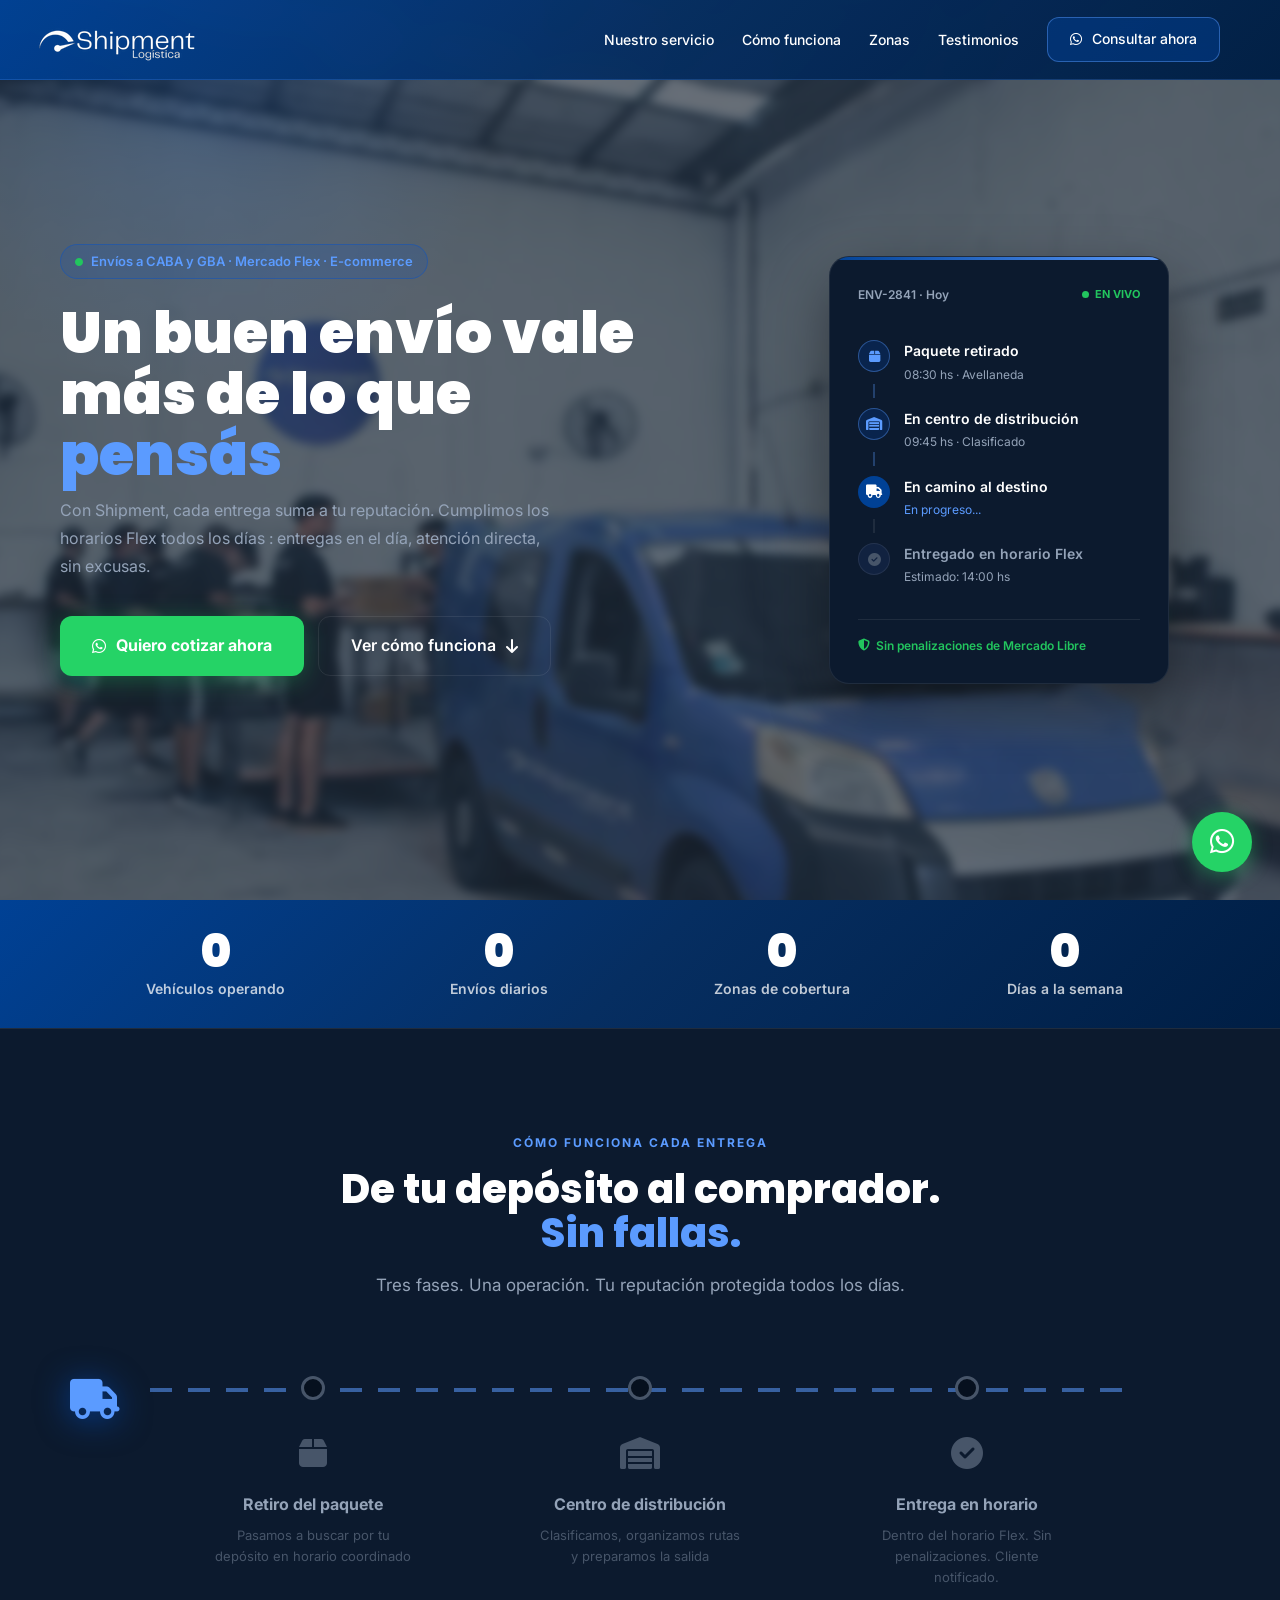
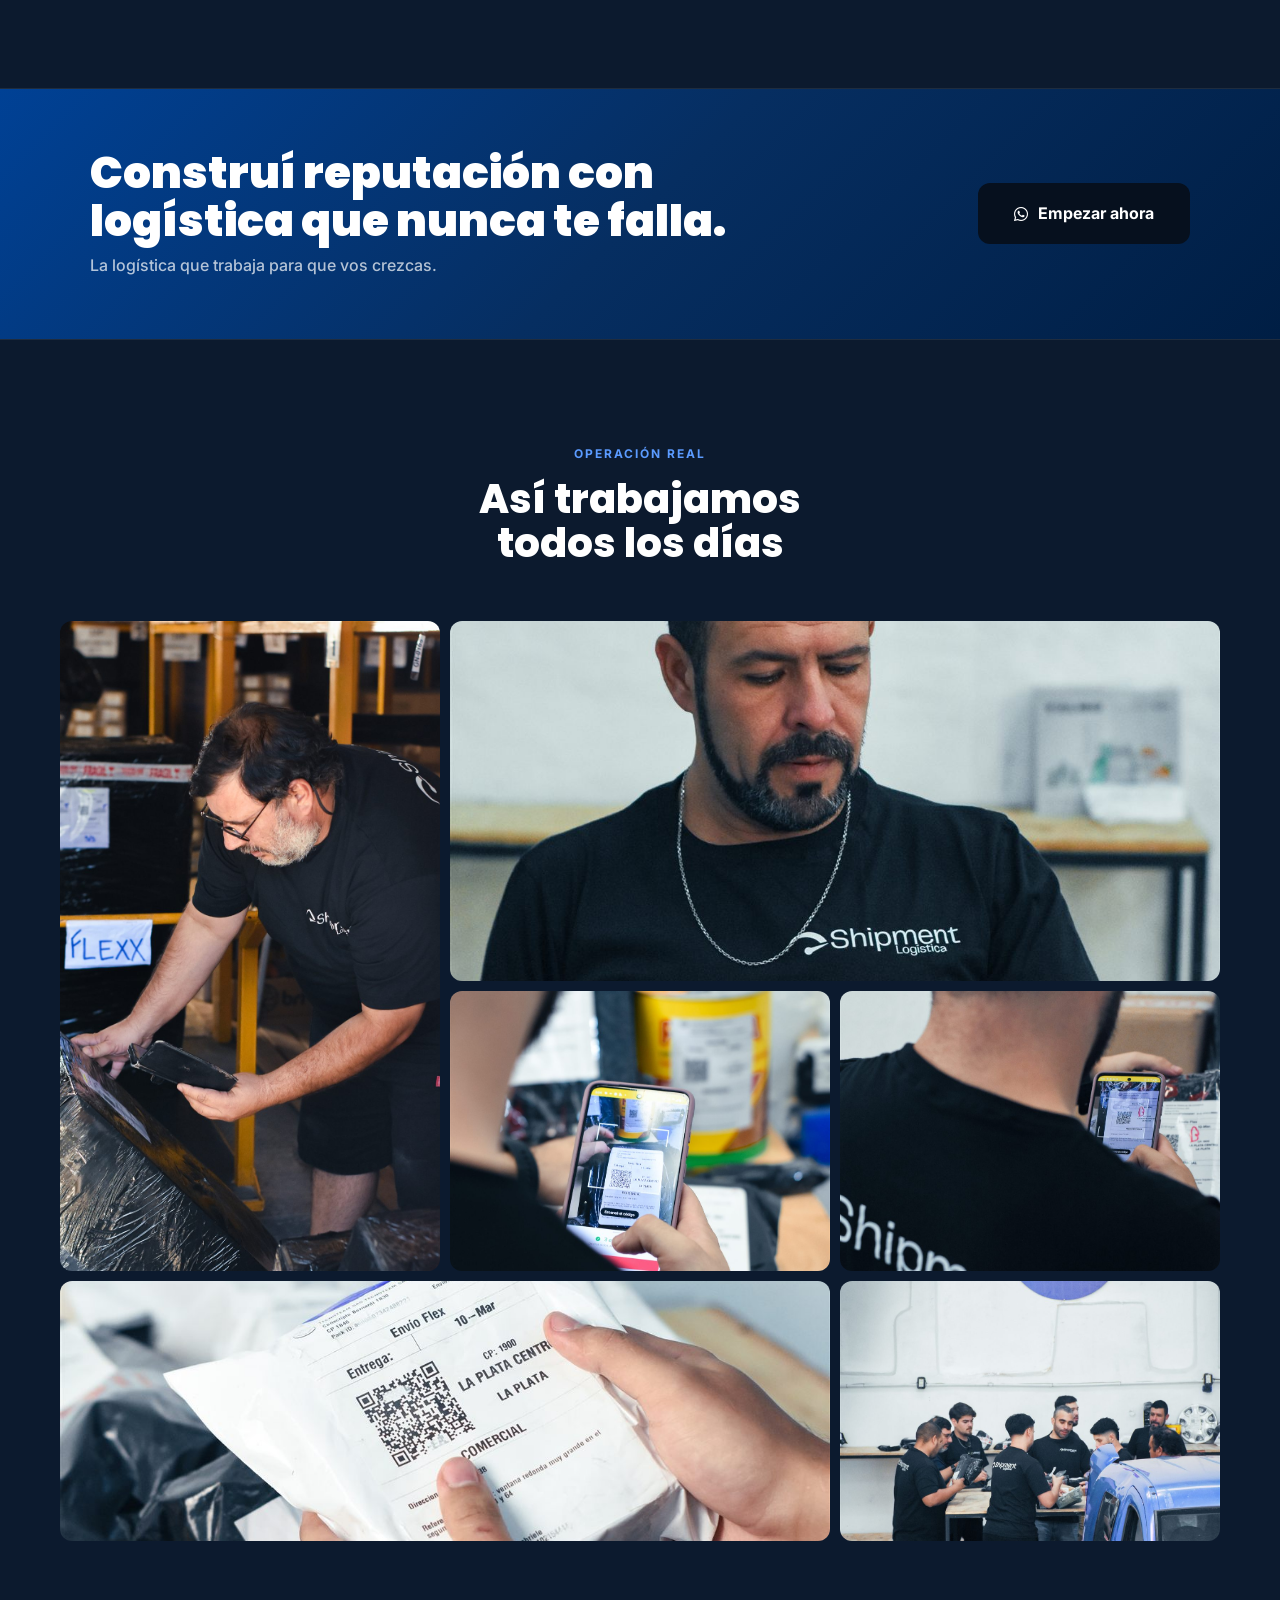
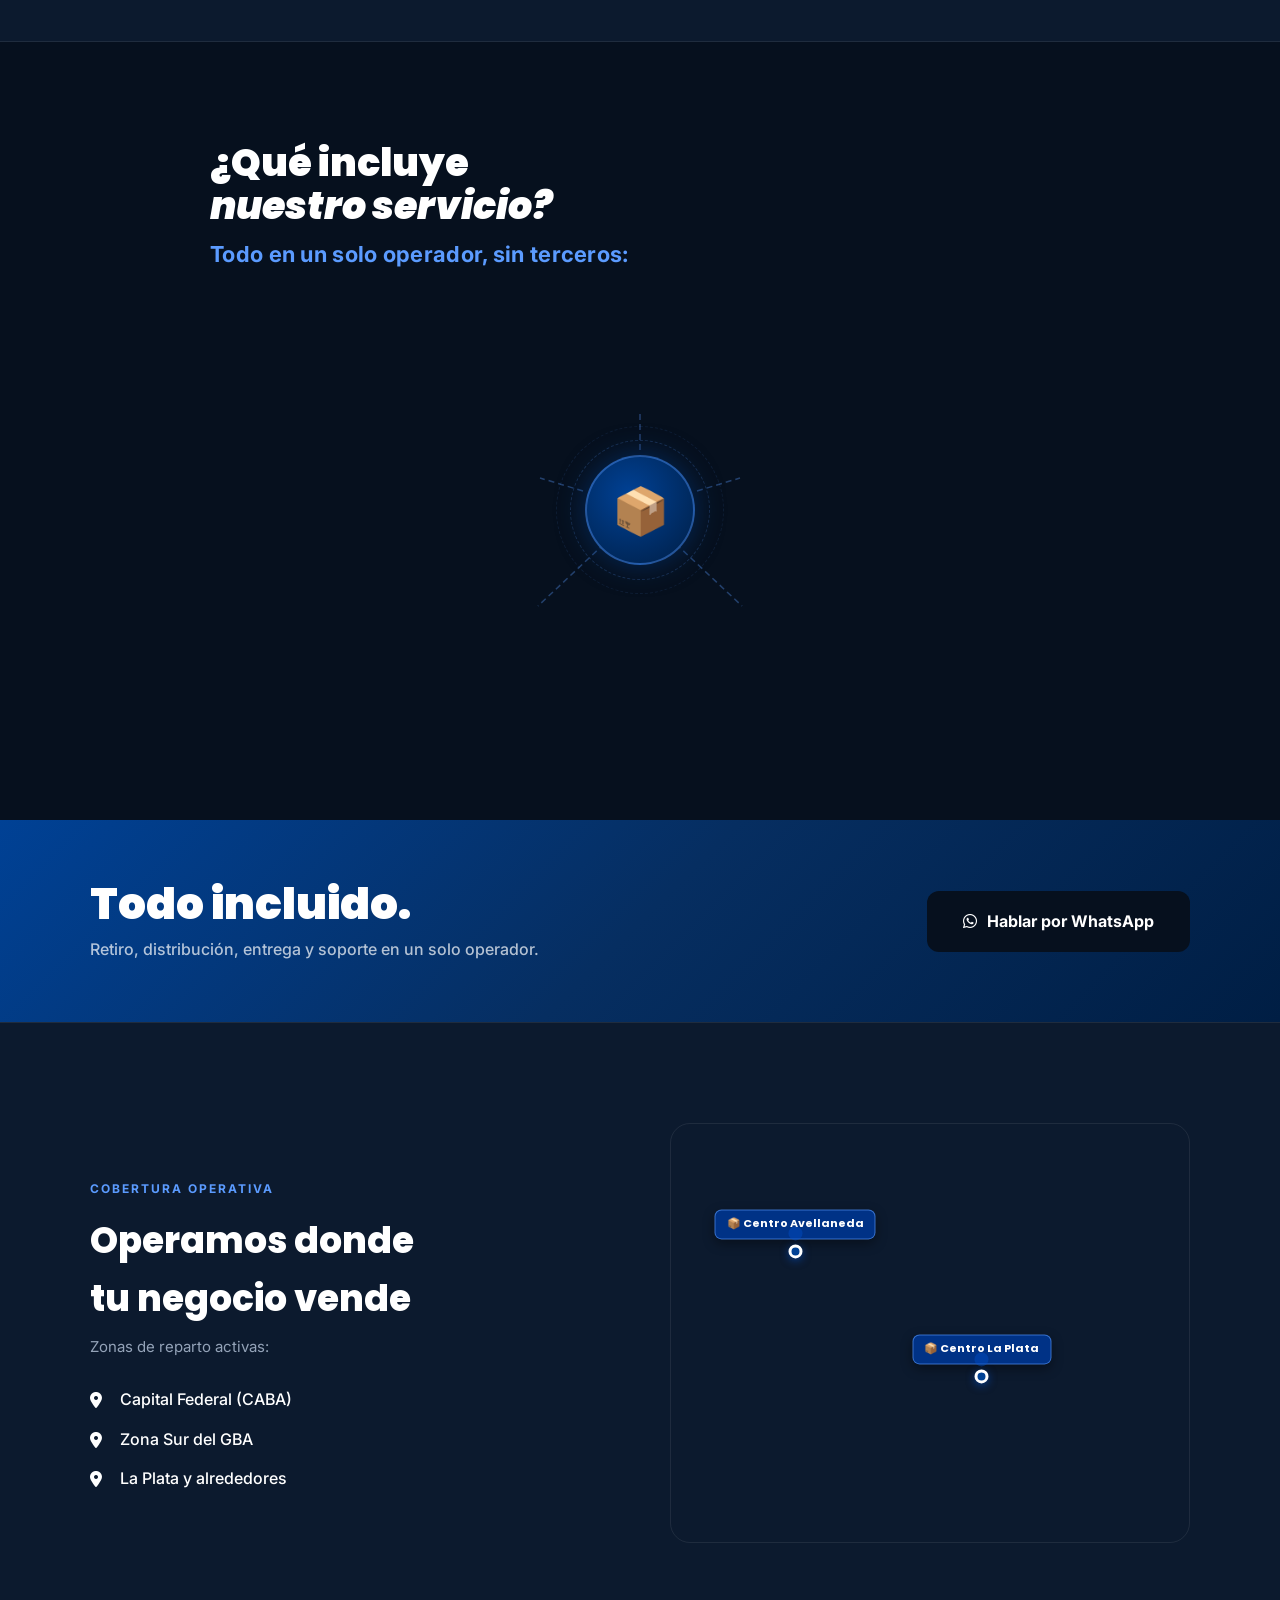
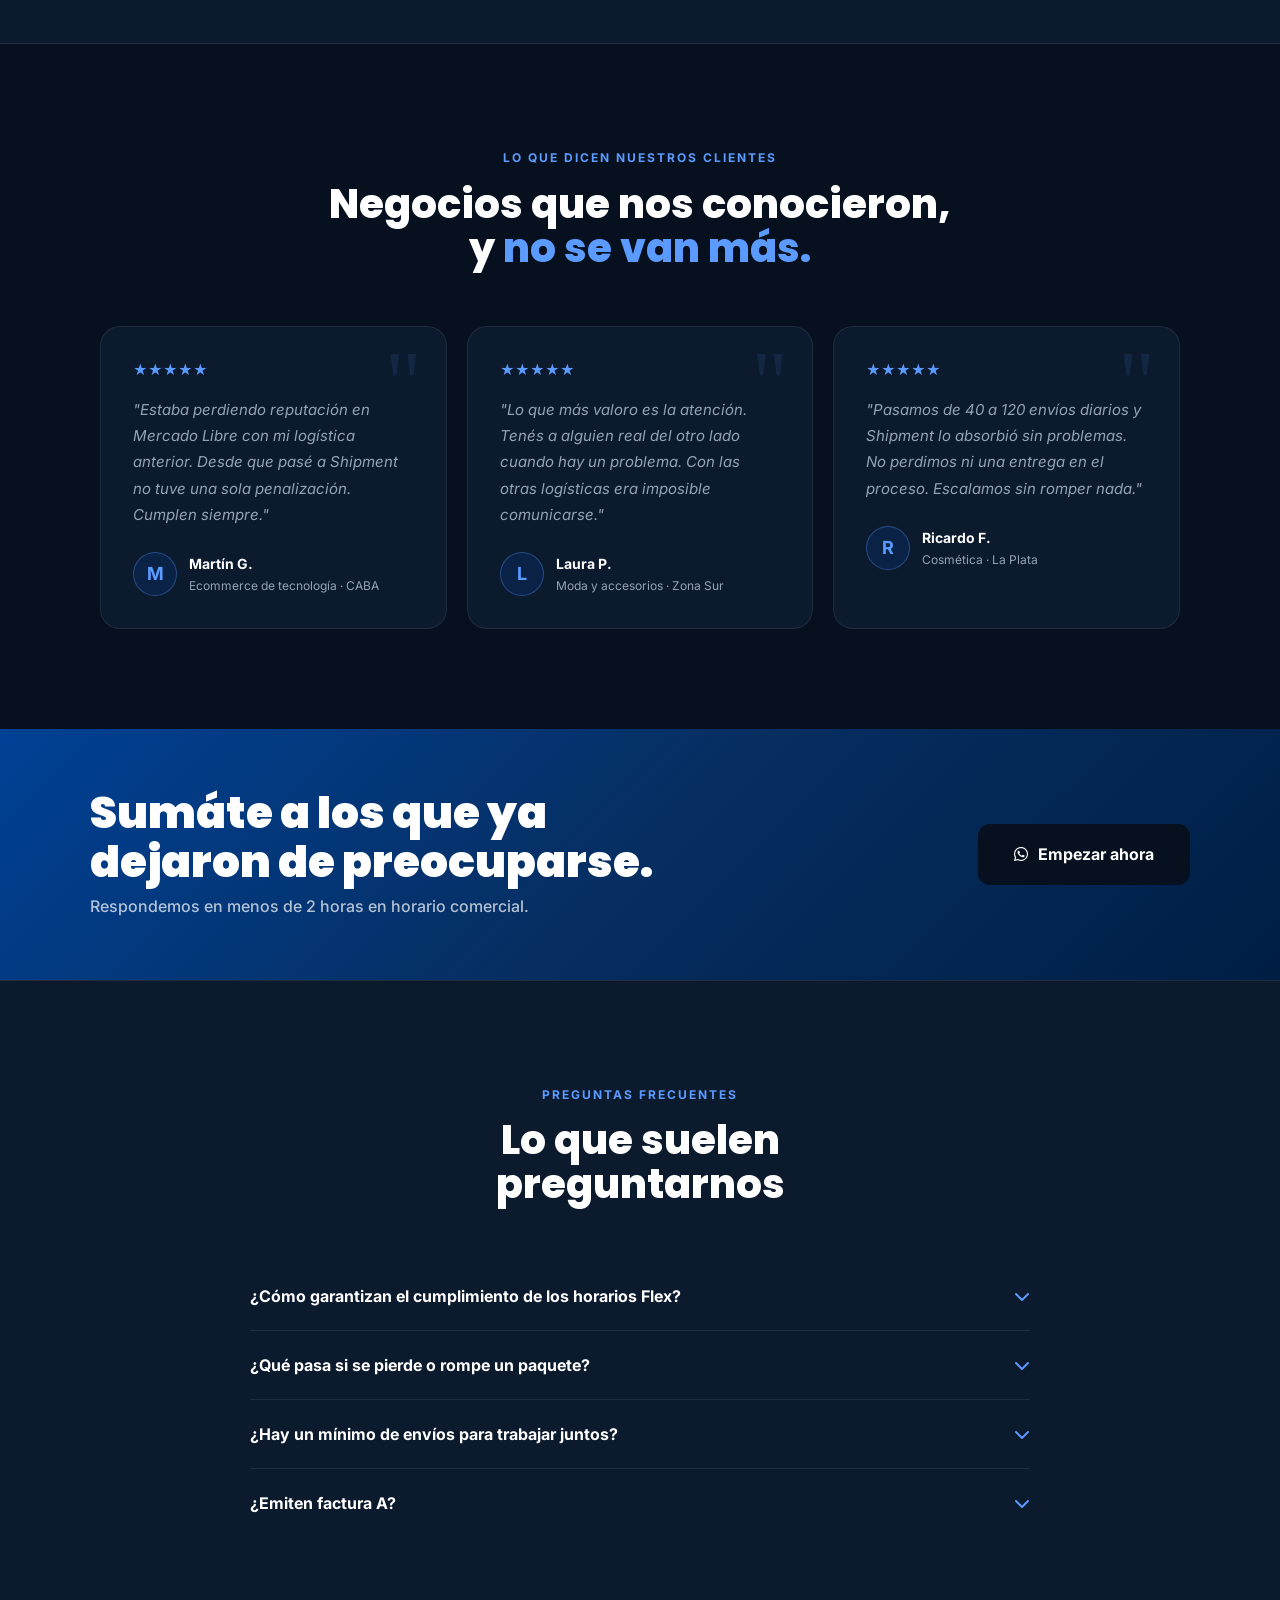
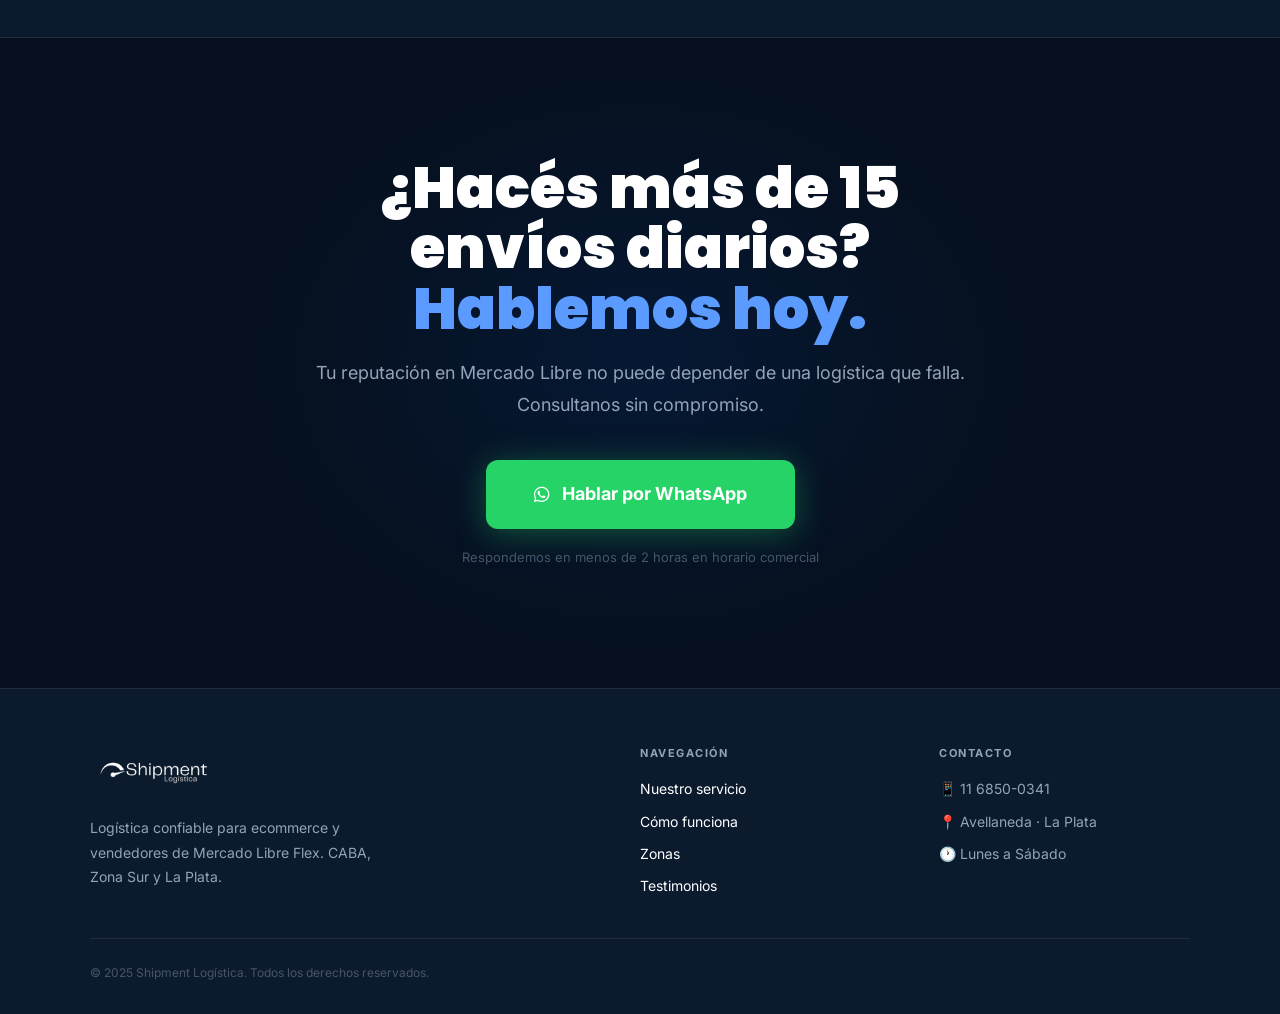
==== index.html @ 29a64ae7 "Add files via upload" ====
﻿<!DOCTYPE html>
<html lang="es">
<head>
<!-- Google Tag Manager -->
<script>(function(w,d,s,l,i){w[l]=w[l]||[];w[l].push({'gtm.start':
new Date().getTime(),event:'gtm.js'});var f=d.getElementsByTagName(s)[0],
j=d.createElement(s),dl=l!='dataLayer'?'&l='+l:'';j.async=true;j.src=
'https://www.googletagmanager.com/gtm.js?id='+i+dl;f.parentNode.insertBefore(j,f);
})(window,document,'script','dataLayer','GTM-T6SLXXRL');</script>
<!-- End Google Tag Manager -->
    <meta charset="UTF-8">
    <meta name="viewport" content="width=device-width, initial-scale=1.0">
    <title>Shipment Logística : Logística para Mercado Libre Flex y Ecommerce</title>
    <link rel="icon" type="image/png" href="[data-uri]">
    <link rel="apple-touch-icon" href="[data-uri]">
    <meta name="description" content="Logística confiable para vendedores de Mercado Libre Flex y ecommerce. Entregas en CABA, Zona Sur y La Plata. Sin penalizaciones.">
    <meta property="og:title" content="Shipment Logística">
    <meta property="og:description" content="Logística confiable para Mercado Libre Flex y ecommerce. CABA, Zona Sur y La Plata.">
    <meta property="og:type" content="website">
    <script type="application/ld+json">
    {
      "@context": "https://schema.org",
      "@type": "Organization",
      "name": "Shipment Logística",
      "description": "Logística confiable para vendedores de Mercado Libre Flex y ecommerce",
      "areaServed": ["Buenos Aires", "CABA", "Zona Sur GBA", "La Plata"],
      "contactPoint": { "@type": "ContactPoint", "telephone": "+54-11-6850-0341", "contactType": "customer service" }
    }
    </script>
    <meta name="description" content="Logística confiable para vendedores de Mercado Libre Flex y ecommerce. Cumplimos horarios, trabajamos sábados, +50 vehículos. CABA, Zona Sur y La Plata.">

    <link rel="preconnect" href="https://fonts.googleapis.com">
    <link rel="preconnect" href="https://fonts.gstatic.com" crossorigin>
    <link href="https://fonts.googleapis.com/css2?family=Inter:wght@300;400;500;600;700&family=Poppins:wght@600;700;800;900&display=swap" rel="stylesheet">
    <link rel="stylesheet" href="https://cdnjs.cloudflare.com/ajax/libs/font-awesome/6.5.0/css/all.min.css">
    <link rel="stylesheet" href="css/style.css">
</head>
<body>
<!-- Google Tag Manager (noscript) -->
<noscript><iframe src="https://www.googletagmanager.com/ns.html?id=GTM-T6SLXXRL"
height="0" width="0" style="display:none;visibility:hidden"></iframe></noscript>
<!-- End Google Tag Manager (noscript) -->

    <!-- NAVBAR -->
    <nav class="navbar">
        <a href="#" class="navbar__logo">
            <img src="assets/logo.png" alt="Shipment Logística"
                 onerror="this.style.display='none'; document.getElementById('logo-text').style.display='block'">
            <span id="logo-text" class="navbar__logo-fallback" style="display:none">Shipment<span>LOGÍSTICA</span></span>
        </a>
        <ul class="navbar__links">
            <li><a href="#no-envios">Nuestro servicio</a></li>
            <li><a href="#ruta">Cómo funciona</a></li>
            <li><a href="#zonas">Zonas</a></li>
            <li><a href="#testimonios">Testimonios</a></li>
            <li>
                <a href="https://wa.me/5491130560961?text=Hola%2C%20quiero%20consultar%20por%20log%C3%ADstica%20para%20mi%20negocio"
                   class="btn-nav-cta" target="_blank" rel="noopener">
                    <i class="fab fa-whatsapp"></i> Consultar ahora
                </a>
            </li>
        </ul>
        <button class="hamburger" onclick="toggleMenu()" aria-label="Menú">
            <span></span><span></span><span></span>
        </button>
    </nav>

    <!-- MOBILE MENU -->
    <div class="mobile-menu-overlay" id="menu-overlay" onclick="closeMenu()"></div>
    <div class="mobile-menu" id="mobile-menu">
        <a href="#no-envios" onclick="closeMenu()">Nuestro servicio</a>
        <a href="#ruta"        onclick="closeMenu()">Cómo funciona</a>
        <a href="#zonas"       onclick="closeMenu()">Zonas</a>
        <a href="#testimonios" onclick="closeMenu()">Testimonios</a>
        <a href="https://wa.me/5491130560961?text=Hola%2C%20quiero%20consultar%20por%20log%C3%ADstica%20para%20mi%20negocio"
           class="btn-wa-sm" target="_blank" rel="noopener" onclick="closeMenu()">
            <i class="fab fa-whatsapp"></i> Consultar por WhatsApp
        </a>
    </div>

    <!-- HERO -->
    <section class="hero">
        <div class="hero__content">
            <div class="hero__badge">
                <i class="fas fa-circle"></i>
                Envíos a CABA y GBA · Mercado Flex · E-commerce
            </div>

            <h1>Un buen envío vale<br>más de lo que <em>pensás</em></h1>

            <p class="hero__sub">
                Con Shipment, cada entrega suma a tu reputación. Cumplimos los horarios Flex
                todos los días : entregas en el día, atención directa, sin excusas.
            </p>

            <div class="hero__ctas">
                <a href="https://wa.me/5491130560961?text=Hola%2C%20quiero%20consultar%20por%20log%C3%ADstica%20para%20mi%20negocio"
                   class="btn-wa-lg" target="_blank" rel="noopener">
                    <i class="fab fa-whatsapp"></i> Quiero cotizar ahora
                </a>
                <a href="#ruta" class="btn-ghost">
                    Ver cómo funciona <i class="fas fa-arrow-down"></i>
                </a>
            </div>


        </div>

        <!-- Tracking card (desktop) -->
        <div class="hero__visual">
            <div class="track-card">
                <div class="track-card__header">
                    <span class="track-card__id">ENV-2841 · Hoy</span>
                    <span class="track-card__live">
                        <span class="live-dot"></span> EN VIVO
                    </span>
                </div>

                <div class="track-step done">
                    <div class="track-step__dot"><i class="fas fa-box"></i></div>
                    <div>
                        <div class="track-step__label">Paquete retirado</div>
                        <div class="track-step__time">08:30 hs · Avellaneda</div>
                    </div>
                </div>
                <div class="track-step done">
                    <div class="track-step__dot"><i class="fas fa-warehouse"></i></div>
                    <div>
                        <div class="track-step__label">En centro de distribución</div>
                        <div class="track-step__time">09:45 hs · Clasificado</div>
                    </div>
                </div>
                <div class="track-step active">
                    <div class="track-step__dot"><i class="fas fa-truck"></i></div>
                    <div>
                        <div class="track-step__label">En camino al destino</div>
                        <div class="track-step__time">En progreso...</div>
                    </div>
                </div>
                <div class="track-step pending">
                    <div class="track-step__dot"><i class="fas fa-check-circle"></i></div>
                    <div>
                        <div class="track-step__label">Entregado en horario Flex</div>
                        <div class="track-step__time">Estimado: 14:00 hs</div>
                    </div>
                </div>

                <div class="track-card__footer">
                    <i class="fas fa-shield-alt"></i>
                    Sin penalizaciones de Mercado Libre
                </div>
            </div>
        </div>
    </section>

    <!-- STATS BAR -->
    <div class="stats-bar">
        <div class="stats-bar__grid">
            <div class="stat">
                <div class="stat__num" data-target="50">0</div>
                <div class="stat__label">Vehículos operando</div>
            </div>
            <div class="stat">
                <div class="stat__num" data-target="1000">0</div>
                <div class="stat__label">Envíos diarios</div>
            </div>
            <div class="stat">
                <div class="stat__num" data-target="3">0</div>
                <div class="stat__label">Zonas de cobertura</div>
            </div>
            <div class="stat">
                <div class="stat__num" data-target="6">0</div>
                <div class="stat__label">Días a la semana</div>
            </div>
        </div>
    </div>


        <!-- JOURNEY SECTION (truck animation) -->
    <section class="journey" id="ruta">
        <div class="journey__inner">
            <div class="section-header">
                <span class="section-label">Cómo funciona cada entrega</span>
                <h2 class="section-title">De tu depósito al comprador.<br><em>Sin fallas.</em></h2>
                <p class="section-sub">Tres fases. Una operación. Tu reputación protegida todos los días.</p>
            </div>

            <div class="journey__track-wrap">
                <!-- Road line -->
                <div class="journey__road"></div>

                <!-- Truck -->
                <div class="journey__truck" id="journey-truck">
                    <i class="fas fa-truck"></i>
                </div>

                <!-- Stops -->
                <div class="journey__stops">
                    <div class="jstop" data-delay="0">
                        <div class="jstop__dot"></div>
                        <div class="jstop__content">
                            <div class="jstop__icon"><i class="fas fa-box"></i></div>
                            <div class="jstop__title">Retiro del paquete</div>
                            <div class="jstop__desc">Pasamos a buscar por tu depósito en horario coordinado</div>
                        </div>
                    </div>
                    <div class="jstop" data-delay="1">
                        <div class="jstop__dot"></div>
                        <div class="jstop__content">
                            <div class="jstop__icon"><i class="fas fa-warehouse"></i></div>
                            <div class="jstop__title">Centro de distribución</div>
                            <div class="jstop__desc">Clasificamos, organizamos rutas y preparamos la salida</div>
                        </div>
                    </div>
                    <div class="jstop" data-delay="2">
                        <div class="jstop__dot"></div>
                        <div class="jstop__content">
                            <div class="jstop__icon"><i class="fas fa-check-circle"></i></div>
                            <div class="jstop__title">Entrega en horario</div>
                            <div class="jstop__desc">Dentro del horario Flex. Sin penalizaciones. Cliente notificado.</div>
                        </div>
                    </div>
                </div>
            </div>
        </div>
    </section>



    <!-- CALLOUT BAND -->
    <div class="callout-band">
        <div class="callout-band__inner">
            <div>
                <div class="callout-band__text">
                    Construí reputación con<br>logística que nunca te falla.
                </div>
                <p class="callout-band__sub">La logística que trabaja para que vos crezcas.</p>
            </div>
            <a href="https://wa.me/5491130560961?text=Hola%2C%20quiero%20consultar%20por%20log%C3%ADstica%20para%20mi%20negocio"
               class="btn-dark" target="_blank" rel="noopener">
                <i class="fab fa-whatsapp"></i> Empezar ahora
            </a>
        </div>
    </div>

    <!-- EQUIPO / FOTOS -->
    <section class="equipo" id="equipo">
        <div class="equipo__inner">
            <div class="section-header">
                <span class="section-label">Operación real</span>
                <h2 class="section-title">Así trabajamos<br>todos los días</h2>
            </div>

            <div class="equipo__grid">
                <div class="foto-slot reveal has-photo" data-id="1">
                    <img alt="Equipo Shipment" src="assets/foto-1.jpg"><div class="foto-placeholder"><i class="fas fa-camera"></i><span>Clic para agregar foto</span></div>
                    <input type="file" accept="image/*" class="foto-input">
                </div>
                <div class="foto-slot reveal has-photo" data-id="2">
                    <img alt="Equipo Shipment" src="assets/foto-2.jpg"><div class="foto-placeholder"><i class="fas fa-camera"></i><span>Clic para agregar foto</span></div>
                    <input type="file" accept="image/*" class="foto-input">
                </div>
                <div class="foto-slot reveal has-photo" data-id="3">
                    <img alt="Equipo Shipment" src="assets/foto-3.jpg"><div class="foto-placeholder"><i class="fas fa-camera"></i><span>Clic para agregar foto</span></div>
                    <input type="file" accept="image/*" class="foto-input">
                </div>
                <div class="foto-slot reveal has-photo" data-id="4">
                    <img alt="Equipo Shipment" src="assets/foto-4.jpg"><div class="foto-placeholder"><i class="fas fa-camera"></i><span>Clic para agregar foto</span></div>
                    <input type="file" accept="image/*" class="foto-input">
                </div>
                <div class="foto-slot reveal has-photo" data-id="5">
                    <img alt="Equipo Shipment" src="assets/foto-5.jpg"><div class="foto-placeholder"><i class="fas fa-camera"></i><span>Clic para agregar foto</span></div>
                    <input type="file" accept="image/*" class="foto-input">
                </div>
                <div class="foto-slot reveal has-photo" data-id="6">
                    <img alt="Equipo Shipment" src="assets/foto-6.jpg"><div class="foto-placeholder"><i class="fas fa-camera"></i><span>Clic para agregar foto</span></div>
                    <input type="file" accept="image/*" class="foto-input">
                </div>
            </div>
        </div>
    </section>

    <!-- NO ENVÍOS -->
    <section class="no-envios" id="no-envios">
        <div class="no-envios__inner">
            <div class="ne-headblock">
                <h2 class="ne-h2">¿Qué incluye<br><em>nuestro servicio?</em></h2>
                <p class="ne-cta-label">Todo en un solo operador, sin terceros:</p>
            </div>
            <div class="ne-radial">
                <svg class="ne-radial__svg" viewBox="0 0 580 420" xmlns="http://www.w3.org/2000/svg">
                    <line x1="290" y1="150" x2="290" y2="110" stroke="rgba(91,155,255,0.35)" stroke-width="1.5" stroke-dasharray="6,4" class="ne-spoke-line"/>
                    <line x1="347" y1="191" x2="390" y2="178" stroke="rgba(91,155,255,0.35)" stroke-width="1.5" stroke-dasharray="6,4" class="ne-spoke-line"/>
                    <line x1="326" y1="244" x2="392" y2="306" stroke="rgba(91,155,255,0.35)" stroke-width="1.5" stroke-dasharray="6,4" class="ne-spoke-line"/>
                    <line x1="254" y1="244" x2="188" y2="306" stroke="rgba(91,155,255,0.35)" stroke-width="1.5" stroke-dasharray="6,4" class="ne-spoke-line"/>
                    <line x1="233" y1="191" x2="190" y2="178" stroke="rgba(91,155,255,0.35)" stroke-width="1.5" stroke-dasharray="6,4" class="ne-spoke-line"/>
                </svg>
                <div class="ne-hub__orb ne-radial__orb">📦</div>
                <div class="ne-tag ne-item" style="top:40px;left:290px">
                    <div class="ne-tag__icon"><i class="fas fa-box"></i></div>
                    <div><div class="ne-tag__word">Retiro</div><div class="ne-tag__sub">En tu depósito</div></div>
                </div>
                <div class="ne-tag ne-item" style="top:156px;left:456px">
                    <div class="ne-tag__icon"><i class="fas fa-route"></i></div>
                    <div><div class="ne-tag__word">Rutas diarias</div><div class="ne-tag__sub">Operación planificada</div></div>
                </div>
                <div class="ne-tag ne-item" style="top:352px;left:440px">
                    <div class="ne-tag__icon"><i class="fas fa-clock"></i></div>
                    <div><div class="ne-tag__word">Entrega Flex</div><div class="ne-tag__sub">Horario garantizado</div></div>
                </div>
                <div class="ne-tag ne-item" style="top:352px;left:140px">
                    <div class="ne-tag__icon"><i class="fas fa-location-dot"></i></div>
                    <div><div class="ne-tag__word">Seguimiento</div><div class="ne-tag__sub">Cada paquete</div></div>
                </div>
                <div class="ne-tag ne-item" style="top:156px;left:124px">
                    <div class="ne-tag__icon"><i class="fas fa-headset"></i></div>
                    <div><div class="ne-tag__word">Soporte directo</div><div class="ne-tag__sub">Sin intermediarios</div></div>
                </div>
            </div>
        </div>
    </section>


    <!-- CTA BAND -->
    <div class="callout-band">
        <div class="callout-band__inner">
            <div>
                <div class="callout-band__text">Todo incluido.</div>
                <p class="callout-band__sub">Retiro, distribución, entrega y soporte en un solo operador.</p>
            </div>
            <a href="https://wa.me/5491130560961?text=Hola%2C%20quiero%20consultar%20por%20log%C3%ADstica%20para%20mi%20negocio" class="btn-dark" target="_blank" rel="noopener">
                <i class="fab fa-whatsapp"></i> Hablar por WhatsApp
            </a>
        </div>
    </div>
    <!-- ZONAS -->
    <section class="zonas" id="zonas">
        <div class="zonas__inner">
            <div class="zonas__grid">
                <div class="zonas__left">
                    <span class="section-label">Cobertura operativa</span>
                    <h3>Operamos donde<br>tu negocio vende</h3>
                    <p class="zonas__sub">Zonas de reparto activas:</p>
                    <ul class="zona-list">
                        <li><i class="fas fa-map-marker-alt"></i> Capital Federal (CABA)</li>
                        <li><i class="fas fa-map-marker-alt"></i> Zona Sur del GBA</li>
                        <li><i class="fas fa-map-marker-alt"></i> La Plata y alrededores</li>
                    </ul>
                </div>
                <div class="zonas__right">
                    <div class="mapa-google">
                        <div class="mapa-overlay">
                            <div class="mapa-pin" style="top:32%;left:24%">
                                <div class="mapa-pin__label">📦 Centro Avellaneda</div>
                                <div class="mapa-pin__dot"></div>
                            </div>
                            <div class="mapa-pin" style="top:62%;left:60%">
                                <div class="mapa-pin__label">📦 Centro La Plata</div>
                                <div class="mapa-pin__dot"></div>
                            </div>
                        </div>
                        <iframe src="https://maps.google.com/maps?q=-34.79,-58.12&z=10&output=embed&hl=es" allowfullscreen="" loading="lazy"></iframe>
                    </div>
                </div>
            </div>
        </div>
    </section>

    <!-- TESTIMONIOS -->
    <section class="testimonios" id="testimonios">
        <div class="section-header">
            <span class="section-label">Lo que dicen nuestros clientes</span>
            <h2 class="section-title">Negocios que nos conocieron,<br>y <em>no se van más.</em></h2>
        </div>
        <div class="testimonios__grid">
            <div class="tcard reveal">
                <div class="tcard__stars">★★★★★</div>
                <p class="tcard__text">"Estaba perdiendo reputación en Mercado Libre con mi logística anterior. Desde que pasé a Shipment no tuve una sola penalización. Cumplen siempre."</p>
                <div class="tcard__author">
                    <div class="tcard__av">M</div>
                    <div>
                        <div class="tcard__name">Martín G.</div>
                        <div class="tcard__biz">Ecommerce de tecnología · CABA</div>
                    </div>
                </div>
            </div>
            <div class="tcard reveal">
                <div class="tcard__stars">★★★★★</div>
                <p class="tcard__text">"Lo que más valoro es la atención. Tenés a alguien real del otro lado cuando hay un problema. Con las otras logísticas era imposible comunicarse."</p>
                <div class="tcard__author">
                    <div class="tcard__av">L</div>
                    <div>
                        <div class="tcard__name">Laura P.</div>
                        <div class="tcard__biz">Moda y accesorios · Zona Sur</div>
                    </div>
                </div>
            </div>
            <div class="tcard reveal">
                <div class="tcard__stars">★★★★★</div>
                <p class="tcard__text">"Pasamos de 40 a 120 envíos diarios y Shipment lo absorbió sin problemas. No perdimos ni una entrega en el proceso. Escalamos sin romper nada."</p>
                <div class="tcard__author">
                    <div class="tcard__av">R</div>
                    <div>
                        <div class="tcard__name">Ricardo F.</div>
                        <div class="tcard__biz">Cosmética · La Plata</div>
                    </div>
                </div>
            </div>
        </div>
    </section>


    <!-- CTA BAND -->
    <div class="callout-band">
        <div class="callout-band__inner">
            <div>
                <div class="callout-band__text">Sumáte a los que ya<br>dejaron de preocuparse.</div>
                <p class="callout-band__sub">Respondemos en menos de 2 horas en horario comercial.</p>
            </div>
            <a href="https://wa.me/5491130560961?text=Hola%2C%20quiero%20consultar%20por%20log%C3%ADstica%20para%20mi%20negocio" class="btn-dark" target="_blank" rel="noopener">
                <i class="fab fa-whatsapp"></i> Empezar ahora
            </a>
        </div>
    </div>
    <!-- FAQ -->
    <section class="faq">
        <div class="faq__inner">
            <div class="section-header">
                <span class="section-label">Preguntas frecuentes</span>
                <h2 class="section-title">Lo que suelen<br>preguntarnos</h2>
            </div>
            <div class="faq-item">
                <button class="faq-q" aria-expanded="false">
                    ¿Cómo garantizan el cumplimiento de los horarios Flex?
                    <i class="fas fa-chevron-down"></i>
                </button>
                <div class="faq-a">Tenemos la operación diseñada específicamente para cumplir con los horarios de entrega de Mercado Libre Flex. Es nuestro principal diferencial. Operamos lunes a sábado con más de 50 vehículos y centros de distribución en Avellaneda y La Plata.</div>
            </div>
            <div class="faq-item">
                <button class="faq-q" aria-expanded="false">
                    ¿Qué pasa si se pierde o rompe un paquete?
                    <i class="fas fa-chevron-down"></i>
                </button>
                <div class="faq-a">Nos hacemos cargo. Sin vueltas. No vas a absorber vos el costo por un error de logística.</div>
            </div>
            <div class="faq-item">
                <button class="faq-q" aria-expanded="false">
                    ¿Hay un mínimo de envíos para trabajar juntos?
                    <i class="fas fa-chevron-down"></i>
                </button>
                <div class="faq-a">Trabajamos con negocios que hacen mínimo 15 envíos diarios. Si estás en ese rango o cerca, consultanos. Si tu volumen puede crecer, mejor todavía : tenemos descuento por volumen.</div>
            </div>
            <div class="faq-item">
                <button class="faq-q" aria-expanded="false">
                    ¿Emiten factura A?
                    <i class="fas fa-chevron-down"></i>
                </button>
                <div class="faq-a">Sí. Operamos en blanco y emitimos factura A para empresas y responsables inscriptos. Sin problemas.</div>
            </div>
        </div>
    </section>

    <!-- CTA FINAL -->
    <section class="cta-final">
        <div class="cta-final__inner">
            <h2>¿Hacés más de 15 envíos diarios?<br><em>Hablemos hoy.</em></h2>
            <p class="cta-final__sub">Tu reputación en Mercado Libre no puede depender de una logística que falla. Consultanos sin compromiso.</p>
            <a href="https://wa.me/5491130560961?text=Hola%2C%20quiero%20consultar%20por%20log%C3%ADstica%20para%20mi%20negocio"
               class="btn-wa-xl" target="_blank" rel="noopener">
                <i class="fab fa-whatsapp"></i> Hablar por WhatsApp
            </a>
            <p class="cta-final__note">Respondemos en menos de 2 horas en horario comercial</p>
        </div>
    </section>

    <!-- FOOTER -->
    <footer>
        <div class="footer__inner">
            <div class="footer__brand">
                <img src="assets/logo.png" alt="Shipment Logística" onerror="this.style.display='none'">
                <p>Logística confiable para ecommerce y vendedores de Mercado Libre Flex. CABA, Zona Sur y La Plata.</p>
            </div>
            <div class="footer__col">
                <h4>Navegación</h4>
                <ul>
                    <li><a href="#no-envios">Nuestro servicio</a></li>
                    <li><a href="#ruta">Cómo funciona</a></li>
                    <li><a href="#zonas">Zonas</a></li>
                    <li><a href="#testimonios">Testimonios</a></li>
                </ul>
            </div>
            <div class="footer__col">
                <h4>Contacto</h4>
                <ul>
                    <li>📱 11 6850-0341</li>
                    <li>📍 Avellaneda · La Plata</li>
                    <li>🕐 Lunes a Sábado</li>
                </ul>
            </div>
        </div>
        <div class="footer__bottom">
            <p>© 2025 Shipment Logística. Todos los derechos reservados.</p>
        </div>
    </footer>

    <!-- FLOATING WA -->
    <a href="https://wa.me/5491130560961?text=Hola%2C%20quiero%20consultar%20por%20log%C3%ADstica%20para%20mi%20negocio"
       class="float-wa" target="_blank" rel="noopener" aria-label="Escribir por WhatsApp">
        <i class="fab fa-whatsapp"></i>
    </a>
    <script src="js/main.js"></script>
</body>
</html>
---- css/style.css ----
:root {
            --bg:         #06101E;
            --surface:    #0C1A2E;
            --surface-2:  #112240;
            --blue:       #004195;
            --blue-lt:    #1A6AE0;
            --accent:     #5B9BFF;
            --brand:      #0052CC;
            --white:      #FFFFFF;
            --gray-lt:    #94A3B8;
            --gray:       #475569;
            --border:     rgba(255,255,255,0.08);
            --wa:         #25D366;
            --r:          12px;
            --r-lg:       20px;
            --ease:       0.25s cubic-bezier(0.4,0,0.2,1);
        }

        * { margin: 0; padding: 0; box-sizing: border-box; }
        html { scroll-behavior: smooth; overflow-x: hidden; }
        body {
            font-family: 'Inter', sans-serif;
            background: var(--bg);
            color: var(--white);
            line-height: 1.6;
            overflow-x: hidden;
        }

        /* ─── NAVBAR ─── */
        .navbar {
            position: fixed;
            inset: 0 0 auto 0;
            z-index: 100;
            display: flex;
            align-items: stretch;
            justify-content: space-between;
            height: 80px;
            padding: 0 60px 0 24px;
            background: linear-gradient(135deg, rgba(0,65,149,0.97) 0%, rgba(6,46,97,0.97) 50%, rgba(0,30,68,0.97) 100%);
            backdrop-filter: blur(14px);
            border-bottom: 1px solid rgba(91,155,255,0.2);
        }
        .navbar__logo {
            display: flex; align-items: center;
            position: relative;
        }
        .navbar__logo::after { content: none; }
        
        .footer__brand img { height: 52px; width: auto; margin-bottom: 16px; }
        .navbar__logo-fallback {
            font-family: 'Poppins', sans-serif;
            font-size: 20px; font-weight: 800; letter-spacing: 0.5px;
            color: var(--white); text-decoration: none;
        }
        .navbar__logo-fallback span {
            font-weight: 300; font-size: 13px;
            display: block; letter-spacing: 2px; opacity: 0.7; margin-top: -2px;
        }
        
        .btn-nav-cta {
            display: inline-flex; align-items: center; gap: 10px;
            background: rgba(0,65,149,0.5); border: 1px solid rgba(91,155,255,0.45);
            color: #fff; border-radius: 12px; padding: 10px 22px;
            text-decoration: none; font-size: 14px; font-weight: 700;
            transition: background 0.25s ease, border-color 0.25s ease;
            white-space: nowrap;
        }
        .btn-nav-cta:hover { background: rgba(0,65,149,0.5); border-color: rgba(91,155,255,0.45); }
        .navbar__links { display: flex; align-items: center; gap: 28px; list-style: none; }
        .navbar__links a {
            color: var(--white); text-decoration: none;
            font-size: 14px; font-weight: 500; transition: color var(--ease);
        }
        .navbar__links a:hover { color: var(--white); }
        .btn-wa-sm {
            display: inline-flex; align-items: center; gap: 8px;
            background: var(--wa); color: #fff;
            padding: 10px 20px; border-radius: 8px;
            text-decoration: none; font-size: 14px; font-weight: 700;
            transition: var(--ease);
        }
        .btn-wa-sm:hover { filter: brightness(1.1); transform: translateY(-1px); }
        .hamburger {
            display: none; flex-direction: column; gap: 5px;
            cursor: pointer; padding: 4px; background: none; border: none;
        }
        .hamburger span { display: block; width: 24px; height: 2px; background: var(--white); border-radius: 2px; }
        .mobile-menu {
            display: none; position: fixed; top: 74px; inset-inline: 0;
            background: var(--surface); border-bottom: 1px solid var(--border);
            padding: 20px 24px; flex-direction: column; gap: 12px; z-index: 99;
        }
        .mobile-menu-overlay { display: none; position: fixed; inset: 0; z-index: 98; }
        .mobile-menu-overlay.open { display: block; }
        .mobile-menu.open { display: flex; }
        .mobile-menu a {
            color: var(--white); text-decoration: none;
            font-size: 16px; font-weight: 500;
            padding: 10px 0; border-bottom: 1px solid var(--border);
        }
        .mobile-menu .btn-wa-sm { justify-content: center; padding: 14px; border-radius: var(--r); }

        /* ─── HERO ─── */
        .hero {
            min-height: 100vh;
            background: #1F2937;
            display: grid;
            grid-template-columns: 55% 45%;
            gap: 40px;
            align-items: center;
            padding: 120px 60px 80px;
            position: relative;
            overflow: hidden;
        }
        .hero::after {
            content: '';
            position: absolute; inset: -10px;
            background-image: url('../assets/hero-bg.jpg');
            background-size: cover;
            background-position: center 40%;
            filter: blur(4.8px);
            opacity: 0.32;
            z-index: 0;
        }
        .hero__content, .hero__visual { position: relative; z-index: 1; }
        .hero::before {
            content: '';
            position: absolute; top: -200px; left: -100px;
            width: 600px; height: 600px;
            background: radial-gradient(circle, rgba(0,82,204,.22) 0%, transparent 70%);
            pointer-events: none;
        }

        .hero__badge {
            display: inline-flex; align-items: center; gap: 8px;
            background: rgba(0,82,204,.15);
            border: 1px solid rgba(0,82,204,.4);
            color: var(--accent);
            padding: 6px 14px; border-radius: 100px;
            font-size: 13px; font-weight: 600; margin-bottom: 24px; width: fit-content;
        }
        .hero__badge i { font-size: 8px; color: #22C55E; }

        .hero h1 {
            font-family: 'Poppins', sans-serif;
            font-size: clamp(30px, 4.8vw, 58px);
            font-weight: 900; line-height: 1.05; margin-bottom: 10px;
        }
        .hero h1 em { font-style: normal; color: var(--accent); }

        .hero__tagline {
            font-family: 'Poppins', sans-serif;
            font-size: clamp(20px, 2.5vw, 28px);
            font-weight: 600; color: var(--gray-lt); margin-bottom: 24px;
        }
        .hero__tagline strong { color: var(--white); }

        .hero__sub {
            font-size: 16px; color: var(--gray-lt);
            max-width: 500px; margin-bottom: 36px; line-height: 1.75;
        }
        .hero__ctas { display: flex; gap: 14px; flex-wrap: wrap; margin-bottom: 20px; }

        .btn-wa-lg {
            display: inline-flex; align-items: center; gap: 10px;
            background: var(--wa); color: #fff;
            padding: 16px 32px; border-radius: var(--r);
            text-decoration: none; font-size: 16px; font-weight: 700;
            box-shadow: 0 4px 24px rgba(37,211,102,.3); transition: var(--ease);
        }
        .btn-wa-lg:hover { filter: brightness(1.1); transform: translateY(-2px); box-shadow: 0 8px 32px rgba(37,211,102,.42); }

        .btn-ghost {
            display: inline-flex; align-items: center; gap: 10px;
            background: transparent; color: var(--white);
            padding: 16px 32px; border-radius: var(--r);
            text-decoration: none; font-size: 16px; font-weight: 600;
            border: 1px solid var(--border); transition: var(--ease);
        }
        .btn-ghost:hover { border-color: rgba(255,255,255,.3); background: rgba(255,255,255,.05); }

        .hero__note { font-size: 13px; color: var(--gray); display: flex; align-items: center; gap: 6px; }
        .hero__note i { color: #22C55E; }

        /* ─── TRACKING CARD (hero right) ─── */
        .hero__visual { display: flex; align-items: center; justify-content: center; }

        .track-card {
            background: var(--surface);
            border: 1px solid var(--border);
            border-radius: var(--r-lg);
            padding: 28px;
            width: 100%; max-width: 340px;
            box-shadow: 0 24px 60px rgba(0,0,0,.4);
            position: relative;
            overflow: hidden;
        }
        .track-card::before {
            content: '';
            position: absolute; top: 0; left: 0; right: 0; height: 3px;
            background: linear-gradient(90deg, var(--blue), var(--accent));
        }
        .track-card__header {
            display: flex; justify-content: space-between; align-items: center;
            margin-bottom: 24px;
        }
        .track-card__id { font-size: 12px; color: var(--gray-lt); font-weight: 600; }
        .track-card__live {
            display: flex; align-items: center; gap: 6px;
            font-size: 11px; font-weight: 700; color: #22C55E;
        }
        .live-dot {
            width: 7px; height: 7px; border-radius: 50%; background: #22C55E;
            animation: pulse-dot 1.5s ease-in-out infinite;
        }
        @keyframes pulse-dot {
            0%, 100% { opacity: 1; transform: scale(1); }
            50% { opacity: 0.5; transform: scale(0.8); }
        }

        .track-step {
            display: flex; gap: 14px; align-items: flex-start;
            padding: 12px 0; position: relative;
        }
        .track-step + .track-step::before {
            content: '';
            position: absolute; left: 15px; top: 0;
            width: 2px; height: 14px;
            background: var(--border);
            transform: translateY(-12px);
        }
        .track-step.done + .track-step::before { background: rgba(91,155,255,.3); }

        .track-step__dot {
            width: 32px; height: 32px; min-width: 32px;
            border-radius: 50%; display: flex; align-items: center; justify-content: center;
            font-size: 13px;
        }
        .track-step.done   .track-step__dot { background: rgba(0,82,204,.2); color: var(--accent); border: 1px solid rgba(91,155,255,.4); }
        .track-step.active .track-step__dot {
            background: var(--blue); color: var(--white);
            animation: ring-pulse 2s ease-in-out infinite;
        }
        .track-step.pending .track-step__dot { background: var(--surface-2); color: var(--gray); border: 1px solid var(--border); }

        @keyframes ring-pulse {
            0%, 100% { box-shadow: 0 0 0 0 rgba(0,82,204,.5); }
            50% { box-shadow: 0 0 0 8px rgba(0,82,204,0); }
        }

        .track-step__label { font-size: 14px; font-weight: 600; color: var(--white); }
        .track-step.pending .track-step__label { color: var(--gray-lt); }
        .track-step__time { font-size: 12px; color: var(--gray-lt); margin-top: 2px; }
        .track-step.active .track-step__time { color: var(--accent); }

        .track-card__footer {
            margin-top: 20px; padding-top: 16px;
            border-top: 1px solid var(--border);
            font-size: 12px; color: #22C55E;
            display: flex; align-items: center; gap: 6px; font-weight: 600;
        }

        /* ─── STATS BAR ─── */
        .stats-bar {
            background: linear-gradient(135deg, #004195 0%, #062E61 50%, #001E44 100%);
            padding: 28px 60px;
        }
        .stats-bar__grid {
            display: grid; grid-template-columns: repeat(4, 1fr);
            gap: 32px; max-width: 1100px; margin: 0 auto;
        }
        .stat { text-align: center; }
        .stat__num {
            font-family: 'Poppins', sans-serif;
            font-size: 46px; font-weight: 900; line-height: 1;
            margin-bottom: 4px; color: var(--white);
        }
        .stat__label { font-size: 14px; color: rgba(255,255,255,.75); font-weight: 600; }

        /* ─── SECTION COMMONS ─── */
        .section-label {
            display: inline-block; font-size: 12px; font-weight: 700;
            letter-spacing: 2px; text-transform: uppercase;
            color: var(--accent); margin-bottom: 14px;
        }
        .section-title {
            font-family: 'Poppins', sans-serif;
            font-size: clamp(24px, 3.2vw, 40px); font-weight: 800;
            line-height: 1.1; margin-bottom: 16px;
        }
        .section-title em { font-style: normal; color: var(--accent); }
        .section-sub {
            font-size: 17px; color: var(--gray-lt);
            max-width: 540px; margin: 0 auto; line-height: 1.75;
        }
        .section-header { text-align: center; margin-bottom: 56px; }

        /* ─── PAIN (editorial) ─── */
        .pain { padding: 100px 60px; max-width: 1200px; margin: 0 auto; }
        .pain__layout {
            display: grid;
            grid-template-columns: 300px 1fr;
            gap: 80px;
            align-items: start;
        }
        .pain__left { position: sticky; top: 100px; }
        .pain__left-label {
            display: inline-block; font-size: 12px; font-weight: 700;
            letter-spacing: 2px; text-transform: uppercase;
            color: var(--yellow); margin-bottom: 20px;
        }
        .pain__left h2 {
            font-family: 'Poppins', sans-serif;
            font-size: clamp(24px, 2.8vw, 38px);
            font-weight: 900; line-height: 1.05; margin-bottom: 16px;
        }
        .pain__left h2 em { font-style: normal; color: var(--yellow); }
        .pain__left p {
            font-size: 15px; color: var(--gray-lt); line-height: 1.7; margin-bottom: 28px;
        }
        .pain__right { display: flex; flex-direction: column; }
        .pain-row {
            display: grid;
            grid-template-columns: 42px 1fr;
            gap: 20px;
            padding: 26px 0;
            border-bottom: 1px solid var(--border);
        }
        .pain-row:first-child { border-top: 1px solid var(--border); }
        .pain-row.reveal { transform: translateX(40px); }
        .pain-row.reveal.visible { transform: translateX(0); }
        .pain-row:nth-child(2) { transition-delay: 0.07s; }
        .pain-row:nth-child(3) { transition-delay: 0.14s; }
        .pain-row:nth-child(4) { transition-delay: 0.21s; }
        .pain-row:nth-child(5) { transition-delay: 0.28s; }
        .pain-row:nth-child(6) { transition-delay: 0.35s; }
        .pain-row__num {
            font-family: 'Poppins', sans-serif;
            font-size: 13px; font-weight: 800;
            color: #FF6B6B; padding-top: 3px; letter-spacing: 1px;
        }
        .pain-row__title { font-weight: 700; font-size: 16px; margin-bottom: 6px; }
        .pain-row__text  { font-size: 13px; color: var(--gray-lt); line-height: 1.65; }


        /* ─── JOURNEY (truck road animation) ─── */
        .journey {
            padding: 100px 0;
            background: var(--surface);
            border-top: 1px solid var(--border);
            border-bottom: 1px solid var(--border);
            overflow: hidden;
        }
        .journey__inner { max-width: 1100px; margin: 0 auto; padding: 0 60px; }

        .journey__track-wrap { margin-top: 60px; position: relative; }

        /* The dashed road */
        .journey__road {
            position: absolute;
            top: 28px; left: 0; right: 0;
            height: 4px;
            background: repeating-linear-gradient(
                90deg,
                rgba(91,155,255,.55) 0, rgba(91,155,255,.55) 22px,
                transparent 22px, transparent 38px
            );
        }

        /* The animated truck */
        .journey__truck {
            position: absolute;
            top: 8px; left: -80px;
            font-size: 40px;
            color: var(--accent);
            transition: left 3s cubic-bezier(0.4, 0, 0.2, 1);
            filter: drop-shadow(0 4px 16px rgba(0,82,204,.6));
            z-index: 2;
        }
        .journey__truck.drive { left: calc(100% - 40px); }

        /* Stops */
        .journey__stops {
            display: flex; justify-content: space-between; position: relative;
        }
        .jstop {
            display: flex; flex-direction: column;
            align-items: center; flex: 1;
        }
        .jstop__dot {
            width: 24px; height: 24px; border-radius: 50%;
            background: var(--bg); border: 3px solid var(--gray);
            margin-top: 16px; position: relative; z-index: 1;
            transition: all 0.5s ease;
        }
        .jstop.active .jstop__dot {
            border-color: var(--accent); background: var(--blue);
            box-shadow: 0 0 0 8px rgba(0,82,204,.2);
        }
        .jstop__content {
            margin-top: 28px; text-align: center; padding: 0 16px;
        }
        .jstop__icon {
            font-size: 32px; color: var(--gray);
            margin-bottom: 12px; transition: color 0.5s ease;
        }
        .jstop.active .jstop__icon { color: var(--accent); }
        .jstop__title {
            font-weight: 700; font-size: 16px; color: var(--gray-lt);
            margin-bottom: 8px; transition: color 0.5s ease;
        }
        .jstop.active .jstop__title { color: var(--white); }
        .jstop__desc {
            font-size: 13px; color: var(--gray); line-height: 1.6;
            max-width: 200px; margin: 0 auto; transition: color 0.5s ease;
        }
        .jstop.active .jstop__desc { color: var(--gray-lt); }

        /* ─── DIFFERENTIALS ─── */
        .differentials {
            padding: 100px 60px;
            border-top: 1px solid var(--border);
            border-bottom: 1px solid var(--border);
        }
        .differentials__inner { max-width: 1200px; margin: 0 auto; }
        .diff-grid { display: grid; grid-template-columns: repeat(4, 1fr); gap: 20px; }
        .diff-card {
            background: var(--surface); border: 1px solid var(--border);
            border-radius: var(--r-lg); padding: 32px 24px;
            text-align: center; transition: var(--ease);
            position: relative; overflow: hidden;
        }
        .diff-card::after {
            content: ''; position: absolute; top: 0; left: 0; right: 0; height: 3px;
            background: linear-gradient(90deg, var(--blue), var(--accent));
            opacity: 0; transition: var(--ease);
        }
        .diff-card:hover { border-color: rgba(91,155,255,.3); transform: translateY(-5px); box-shadow: 0 16px 40px rgba(0,0,0,.2); }
        .diff-card:hover::after { opacity: 1; }
        .diff-card__icon {
            width: 56px; height: 56px;
            background: rgba(0,82,204,.15); border-radius: 14px;
            display: flex; align-items: center; justify-content: center;
            font-size: 22px; color: var(--accent); margin: 0 auto 20px;
        }
        .diff-card__title { font-weight: 700; font-size: 15px; margin-bottom: 10px; }
        .diff-card__text  { font-size: 13px; color: var(--gray-lt); line-height: 1.65; }

        /* ─── ORBITAL DIFFERENTIALS ─── */
        .diferencial-orb { padding: 100px 60px; border-top: 1px solid var(--border); border-bottom: 1px solid var(--border); }
        .diferencial-orb__inner { max-width: 1200px; margin: 0 auto; }
        /* ─── TRUCK DELIVERY ─── */
        .dif-truck-section { margin-top: 60px; }
        .dif-road-wrap {
            position: relative; height: 70px; margin-bottom: 36px;
        }
        .dif-road-line {
            position: absolute; top: 50%; left: 0; right: 0;
            height: 4px; border-radius: 2px;
            background: linear-gradient(90deg, #004195, #5B9BFF);
            transform: translateY(-50%);
        }
        .dif-road-line::after {
            content: '';
            position: absolute; bottom: -10px; left: 0; right: 0; height: 2px;
            background: repeating-linear-gradient(90deg,
                transparent 0px, transparent 14px,
                rgba(255,255,255,0.07) 14px, rgba(255,255,255,0.07) 22px);
        }
        .dif-truck-icon {
            position: absolute; top: 50%; left: -4px;
            transform: translateY(-60%);
            font-size: 38px; line-height: 1;
            filter: drop-shadow(0 0 14px rgba(91,155,255,0.7));
            transition: left 3.4s cubic-bezier(0.3, 0, 0.3, 1);
            z-index: 2;
        }
        .dif-truck-icon.drive { left: calc(100% - 40px); }
        .dif-stop-m {
            position: absolute; top: 50%;
            transform: translate(-50%, -50%); z-index: 1;
        }
        .dif-stop-dot {
            display: block; width: 16px; height: 16px; border-radius: 50%;
            background: var(--surface-2); border: 2px solid rgba(91,155,255,0.25);
            transition: background 0.35s ease, border-color 0.35s ease, box-shadow 0.35s ease;
        }
        .dif-stop-m.passed .dif-stop-dot {
            background: #004195; border-color: var(--accent);
            box-shadow: 0 0 14px rgba(91,155,255,0.55);
        }
        .dif-cards-track {
            display: grid; grid-template-columns: repeat(3, 1fr); gap: 16px;
        }
        .dif-deliv {
            background: var(--surface); border: 1px solid var(--border); border-radius: 20px;
            padding: 28px 18px; text-align: center;
            opacity: 0; transform: translateY(32px) scale(0.95);
            transition: opacity 0.5s ease, transform 0.5s cubic-bezier(0.34,1.2,0.64,1), border-color 0.25s ease;
            position: relative; overflow: hidden;
        }
        .dif-deliv::before {
            content: ''; position: absolute; top: 0; left: 0; right: 0; height: 3px;
            background: linear-gradient(90deg, #004195, #5B9BFF);
        }
        .dif-deliv.dropped { opacity: 1; transform: translateY(0) scale(1); }
        .dif-deliv:hover { border-color: rgba(91,155,255,.4); transform: translateY(-4px) scale(1); }
        .dif-deliv__icon {
            width: 52px; height: 52px; border-radius: 14px; margin: 0 auto 14px;
            background: rgba(0,65,149,.2); display: flex; align-items: center;
            justify-content: center; font-size: 22px; color: var(--accent);
            transition: transform 0.3s ease;
        }
        .dif-deliv:hover .dif-deliv__icon { transform: scale(1.1) rotate(-6deg); }
        .dif-deliv__num {
            font-size: 10px; font-weight: 800; letter-spacing: 2px;
            color: var(--accent); margin-bottom: 10px; text-transform: uppercase;
        }
        .dif-deliv__title {
            font-family: 'Poppins', sans-serif;
            font-size: clamp(12px, 1.2vw, 14px); font-weight: 700;
            color: var(--white); margin-bottom: 8px; line-height: 1.35;
        }
        .dif-deliv__text { font-size: 12px; color: var(--gray-lt); line-height: 1.65; }

        /* ─── CALLOUT BAND ─── */
        .callout-band {
            background: linear-gradient(135deg, #004195 0%, #062E61 50%, #001E44 100%);
            padding: 60px 60px;
        }
        .callout-band__inner {
            max-width: 1100px; margin: 0 auto;
            display: flex; align-items: center; justify-content: space-between; gap: 40px;
        }
        .callout-band__text {
            font-family: 'Poppins', sans-serif;
            font-size: clamp(24px, 3.5vw, 44px);
            font-weight: 900; line-height: 1.1; color: var(--white);
        }
        .callout-band__sub { font-size: 16px; color: rgba(255,255,255,.7); margin-top: 8px; font-weight: 500; }
        .btn-dark {
            display: inline-flex; align-items: center; gap: 10px;
            background: var(--bg); color: var(--white);
            padding: 18px 36px; border-radius: var(--r);
            text-decoration: none; font-size: 16px; font-weight: 700;
            white-space: nowrap; transition: var(--ease);
            flex-shrink: 0;
        }
        .btn-dark:hover { background: var(--surface-2); transform: translateY(-2px); }

        /* ─── EQUIPO / FOTOS ─── */
        .equipo {
            padding: 100px 60px;
            background: var(--surface);
            border-top: 1px solid var(--border);
            border-bottom: 1px solid var(--border);
        }
        .equipo__inner { max-width: 1200px; margin: 0 auto; }

        .equipo__grid {
            display: grid;
            grid-template-columns: repeat(3, 1fr);
            grid-template-rows: 360px 280px 260px;
            gap: 10px;
        }

        /* Disposición tipo revista para 5 fotos */
        .foto-slot[data-id="1"] { grid-column: 1;          grid-row: 1 / span 2; } /* tall izquierda */
        .foto-slot[data-id="2"] { grid-column: 2 / span 2; grid-row: 1; }          /* ancha arriba */
        .foto-slot[data-id="3"] { grid-column: 2;          grid-row: 2; }
        .foto-slot[data-id="4"] { grid-column: 3;          grid-row: 2; }
        .foto-slot[data-id="5"] { grid-column: 1 / span 2; grid-row: 3; }
        .foto-slot[data-id="6"] { grid-column: 3;          grid-row: 3; }

        .foto-slot {
            position: relative;
            border-radius: var(--r);
            overflow: hidden;
            background: var(--surface-2);
            border: 2px dashed rgba(255,255,255,0.1);
            cursor: pointer;
            transition: border-color var(--ease);
        }
        .foto-slot:hover { border-color: rgba(255,210,0,.35); }
        .foto-slot.has-photo { border: none; }

        .foto-slot img {
            width: 100%; height: 100%;
            object-fit: cover; display: none;
            transition: transform 0.5s ease;
        }
        .foto-slot.has-photo img { display: block; }
        .foto-slot:hover img { transform: scale(1.04); }

        .foto-placeholder {
            position: absolute; inset: 0;
            display: flex; flex-direction: column;
            align-items: center; justify-content: center;
            gap: 12px; color: var(--gray);
        }
        .foto-slot.has-photo .foto-placeholder { display: none; }
        .foto-placeholder i { font-size: 28px; }
        .foto-placeholder span { font-size: 12px; font-weight: 500; }

        .foto-slot.has-photo::after {
            content: '\f030'; /* camera icon unicode */
            font-family: 'Font Awesome 6 Free';
            font-weight: 900;
            position: absolute; inset: 0;
            background: rgba(0,0,0,.55);
            display: flex; align-items: center; justify-content: center;
            font-size: 28px; color: rgba(255,255,255,.8);
            opacity: 0; transition: opacity 0.2s ease;
        }
        .foto-slot.has-photo:hover::after { opacity: 1; }
        .foto-input { display: none; }

        .equipo__admin {
            margin-top: 20px;
            display: flex; flex-direction: column; align-items: center; gap: 10px;
        }
        .equipo__hint {
            font-size: 13px; color: var(--gray); text-align: center;
        }
        .btn-save {
            display: none;
            align-items: center; gap: 8px;
            background: var(--surface-2);
            border: 1px solid rgba(91,155,255,.3);
            color: var(--accent);
            padding: 12px 28px; border-radius: var(--r);
            font-size: 14px; font-weight: 700;
            cursor: pointer; transition: var(--ease);
        }
        .btn-save.show { display: inline-flex; }
        .btn-save:hover { background: rgba(0,82,204,.12); }

        /* ─── NO ENVÍOS ─── */
        .no-envios {
            padding: 100px 60px;
            background: var(--bg);
            overflow: hidden;
        }
        .no-envios__inner { max-width: 860px; margin: 0 auto; }

        .no-envios__intro {
            font-size: clamp(15px, 1.6vw, 19px);
            color: var(--gray-lt); margin-bottom: 4px; font-weight: 400;
        }
        .no-envios__strike {
            font-family: 'Poppins', sans-serif;
            font-size: clamp(44px, 7vw, 90px);
            font-weight: 900; line-height: 1;
            color: var(--white);
            position: relative; display: inline-block;
            margin-bottom: 28px;
            opacity: 0; transform: translateX(-20px);
            transition: opacity 0.45s ease, transform 0.45s ease;
        }
        .no-envios__strike.visible { opacity: 1; transform: translateX(0); }

        .no-envios__compra {
            font-size: clamp(15px, 1.6vw, 19px);
            color: var(--gray-lt); margin-bottom: 22px; font-weight: 400;
        }

        .ne-headblock { margin-bottom: 4px; }
        .ne-h2 {
            font-family: 'Poppins', sans-serif;
            font-size: clamp(22px, 3vw, 38px);
            font-weight: 900; line-height: 1.12;
            color: var(--white); margin: 0 0 10px;
        }
        .ne-h2 .no-envios__strike {
            font-size: inherit;
            margin-bottom: 0;
            vertical-align: baseline;
            display: inline-block;
        }
        .ne-cta-label {
            font-size: clamp(16px, 2vw, 22px);
            color: var(--accent); font-weight: 700;
            margin-bottom: 28px; letter-spacing: 0.3px;
        }

        .ne-tags { display: flex; flex-wrap: wrap; gap: 14px; margin-top: 8px; }

        .ne-tag {
            display: flex; align-items: center; gap: 16px;
            background: rgba(0,65,149,.1);
            border: 1px solid rgba(91,155,255,.2);
            border-radius: 18px; padding: 18px 26px;
            opacity: 0; transform: translateX(-28px);
            transition: opacity 0.5s ease, transform 0.55s cubic-bezier(0.34,1.4,0.64,1), background 0.25s ease, border-color 0.25s ease;
            cursor: default;
        }
        .ne-tag.visible { opacity: 1; transform: translateX(0); }
        .ne-tag:hover { background: rgba(0,65,149,.22); border-color: rgba(91,155,255,.5); }
        .ne-tag__icon {
            width: 46px; height: 46px; border-radius: 13px; flex-shrink: 0;
            background: rgba(0,65,149,.3); display: flex; align-items: center;
            justify-content: center; font-size: 20px; color: var(--accent);
            transition: transform 0.3s ease;
        }
        .ne-tag:hover .ne-tag__icon { transform: scale(1.12) rotate(-5deg); }
        .ne-tag__word { font-size: clamp(14px, 1.6vw, 16px); font-weight: 800; color: var(--white); }
        .ne-tag__sub { font-size: 11px; color: var(--gray-lt); margin-top: 3px; }

        /* ─── NE RADIAL HUB ─── */
        .ne-hub__orb {
            width: 110px; height: 110px; border-radius: 50%;
            background: radial-gradient(circle at 40% 35%, #004195, #001E44);
            border: 2px solid rgba(91,155,255,0.4);
            display: flex; align-items: center; justify-content: center;
            font-size: 46px; position: relative;
            box-shadow: 0 0 28px rgba(0,65,149,0.5);
            animation: orb-pulse 2.5s ease-in-out infinite;
        }
        .ne-hub__orb::before {
            content: ''; position: absolute; border-radius: 50%;
            width: 138px; height: 138px;
            border: 1px dashed rgba(91,155,255,0.2);
            animation: orb-spin 8s linear infinite;
        }
        .ne-hub__orb::after {
            content: ''; position: absolute; border-radius: 50%;
            width: 166px; height: 166px;
            border: 1px dashed rgba(91,155,255,0.1);
            animation: orb-spin 14s linear infinite reverse;
        }
        @keyframes orb-spin { to { transform: rotate(360deg); } }
        @keyframes orb-pulse {
            0%, 100% { box-shadow: 0 0 20px rgba(0,65,149,0.4); }
            50% { box-shadow: 0 0 55px rgba(0,65,149,0.75), 0 0 90px rgba(91,155,255,0.25); }
        }

        /* Radial layout */
        .ne-radial {
            position: relative; width: 580px; height: 420px;
            margin: 24px auto 0;
        }
        .ne-radial__svg {
            position: absolute; inset: 0; width: 100%; height: 100%;
            pointer-events: none; overflow: visible;
        }
        .ne-spoke-line { animation: spoke-march 3s linear infinite; }
        @keyframes spoke-march { to { stroke-dashoffset: -20; } }
        .ne-radial__orb {
            position: absolute; top: 210px; left: 290px;
            transform: translate(-50%, -50%); z-index: 2;
        }
        /* Items absolutely positioned around hub */
        .ne-radial .ne-tag {
            position: absolute; transform: translate(-50%, -50%) scale(0.5);
            opacity: 0; z-index: 2; width: max-content; max-width: 260px;
            transition: opacity 0.5s ease, transform 0.6s cubic-bezier(0.34,1.3,0.64,1);
        }
        .ne-radial .ne-tag.visible {
            opacity: 1; transform: translate(-50%, -50%) scale(1);
        }

        /* ─── ZONAS ─── */
        .zonas {
            padding: 100px 60px;
            background: var(--surface);
            border-top: 1px solid var(--border); border-bottom: 1px solid var(--border);
        }
        .zonas__inner { max-width: 1100px; margin: 0 auto; }
        .zonas__grid { display: grid; grid-template-columns: 1fr 1fr; gap: 60px; align-items: start; }
        .zonas__left h3 { font-family: 'Poppins', sans-serif; font-size: 36px; font-weight: 800; margin-bottom: 8px; }
        .zonas__sub { font-size: 15px; color: var(--gray-lt); margin-bottom: 28px; }
        .zona-list { list-style: none; display: flex; flex-direction: column; gap: 14px; }
        .zona-list li { display: flex; align-items: center; gap: 12px; font-size: 16px; font-weight: 500; }
        .zona-list li i { color: var(--yellow); width: 18px; }
        .zonas__right { display: flex; flex-direction: column; gap: 14px; }
        .zona-card {
            background: var(--bg); border: 1px solid var(--border); border-radius: var(--r);
            padding: 20px 24px; display: flex; align-items: center; gap: 16px;
            transition: var(--ease);
        }
        .zona-card:hover { border-color: rgba(255,210,0,.25); }
        .zona-card__icon {
            width: 44px; height: 44px; min-width: 44px;
            background: rgba(0,82,204,.15); border-radius: 10px;
            display: flex; align-items: center; justify-content: center;
            color: var(--accent); font-size: 19px;
        }
        .zona-card__title { font-weight: 700; font-size: 15px; margin-bottom: 3px; }
        .zona-card__sub   { font-size: 13px; color: var(--gray-lt); }

        /* ─── TESTIMONIOS ─── */
        .testimonios { padding: 100px 60px; max-width: 1200px; margin: 0 auto; }
        .testimonios__grid { display: grid; grid-template-columns: repeat(3, 1fr); gap: 20px; }
        .tcard {
            background: var(--surface); border: 1px solid var(--border);
            border-radius: var(--r-lg); padding: 32px; position: relative;
        }
        .tcard::before {
            content: '"'; position: absolute; top: 12px; right: 24px;
            font-size: 90px; color: rgba(91,155,255,.1);
            font-family: Georgia, serif; line-height: 1;
        }
        .tcard__stars { color: var(--accent); font-size: 14px; margin-bottom: 16px; }
        .tcard__text  { font-size: 15px; color: var(--gray-lt); line-height: 1.75; margin-bottom: 24px; font-style: italic; }
        .tcard__author { display: flex; align-items: center; gap: 12px; }
        .tcard__av {
            width: 44px; height: 44px; border-radius: 50%;
            background: rgba(0,82,204,.15); border: 1px solid rgba(91,155,255,.35);
            display: flex; align-items: center; justify-content: center;
            font-weight: 700; font-size: 18px; color: var(--accent);
        }
        .tcard__name { font-weight: 700; font-size: 14px; }
        .tcard__biz  { font-size: 12px; color: var(--gray-lt); }

        /* ─── FAQ ─── */
        .faq {
            padding: 100px 60px;
            background: var(--surface);
            border-top: 1px solid var(--border); border-bottom: 1px solid var(--border);
        }
        .faq__inner { max-width: 780px; margin: 0 auto; }
        .faq-item { border-bottom: 1px solid var(--border); }
        .faq-item:last-child { border-bottom: none; }
        .faq-q {
            width: 100%; background: none; border: none; color: var(--white);
            font-family: 'Inter', sans-serif; font-size: 16px; font-weight: 700;
            text-align: left; padding: 24px 0; cursor: pointer;
            display: flex; justify-content: space-between; align-items: center; gap: 16px;
        }
        .faq-q i { color: var(--accent); transition: transform var(--ease); flex-shrink: 0; }
        .faq-q[aria-expanded="true"] i { transform: rotate(180deg); }
        .faq-a {
            font-size: 15px; color: var(--gray-lt);
            line-height: 1.75; padding-bottom: 24px; display: none;
        }
        .faq-a.open { display: block; }

        /* ─── CTA FINAL ─── */
        .cta-final {
            padding: 120px 60px; text-align: center;
            position: relative; overflow: hidden;
        }
        .cta-final::before {
            content: ''; position: absolute; top: 50%; left: 50%;
            transform: translate(-50%,-50%);
            width: 800px; height: 600px;
            background: radial-gradient(ellipse, rgba(0,82,204,.12) 0%, transparent 70%);
            pointer-events: none;
        }
        .cta-final__inner { max-width: 680px; margin: 0 auto; position: relative; z-index: 1; }
        .cta-final h2 {
            font-family: 'Poppins', sans-serif;
            font-size: clamp(30px, 4.5vw, 58px); font-weight: 900;
            line-height: 1.05; margin-bottom: 18px;
        }
        .cta-final h2 em { font-style: normal; color: var(--accent); }
        .cta-final__sub { font-size: 18px; color: var(--gray-lt); margin-bottom: 40px; line-height: 1.75; }
        .btn-wa-xl {
            display: inline-flex; align-items: center; gap: 12px;
            background: var(--wa); color: #fff;
            padding: 20px 48px; border-radius: var(--r);
            text-decoration: none; font-size: 18px; font-weight: 700;
            box-shadow: 0 4px 32px rgba(37,211,102,.35); transition: var(--ease);
        }
        .btn-wa-xl:hover { filter: brightness(1.1); transform: translateY(-3px); box-shadow: 0 12px 44px rgba(37,211,102,.45); }
        .cta-final__note { margin-top: 18px; font-size: 13px; color: var(--gray); }

        /* ─── FOOTER ─── */
        footer { background: var(--surface); border-top: 1px solid var(--border); padding: 56px 60px 32px; }
        .footer__inner {
            max-width: 1100px; margin: 0 auto;
            display: grid; grid-template-columns: 2fr 1fr 1fr; gap: 48px; margin-bottom: 40px;
        }
        .footer__brand img { height: 48px; margin-bottom: 16px; }
        .footer__brand p   { font-size: 14px; color: var(--gray-lt); line-height: 1.75; max-width: 300px; }
        .footer__col h4 {
            font-weight: 700; font-size: 11px; letter-spacing: 1.5px;
            text-transform: uppercase; color: var(--gray-lt); margin-bottom: 16px;
        }
        .footer__col ul { list-style: none; display: flex; flex-direction: column; gap: 10px; }
        .footer__col ul li { font-size: 14px; color: var(--gray-lt); }
        .footer__col ul li a { color: var(--white); text-decoration: none; transition: color var(--ease); }
        .footer__col ul li a:hover { color: var(--white); }
        .footer__bottom {
            max-width: 1100px; margin: 0 auto; padding-top: 24px;
            border-top: 1px solid var(--border);
            display: flex; justify-content: space-between; align-items: center;
        }
        .footer__bottom p { font-size: 12px; color: var(--gray); }

        /* ─── FLOATING WA ─── */
        .float-wa {
            position: fixed; bottom: 28px; right: 28px; z-index: 200;
            width: 60px; height: 60px; background: var(--wa);
            border-radius: 50%; display: flex; align-items: center; justify-content: center;
            color: #fff; font-size: 28px; text-decoration: none;
            box-shadow: 0 4px 20px rgba(37,211,102,.4); transition: var(--ease);
        }
        .float-wa:hover { transform: scale(1.1); box-shadow: 0 8px 32px rgba(37,211,102,.55); }

        /* ─── REVEAL ANIMATION ─── */
        .reveal { opacity: 0; transform: translateY(20px); transition: opacity 0.55s ease, transform 0.55s ease; }
        .reveal.visible { opacity: 1; transform: translateY(0); }

        /* ─── RESPONSIVE ─── */
        @media (max-width: 1024px) {
            .hero { grid-template-columns: 1fr; padding-top: 110px; }
            .hero__visual { display: none; }
            .diff-grid { grid-template-columns: repeat(2, 1fr); }
            .footer__inner { grid-template-columns: 1fr 1fr; }
            .callout-band__inner { flex-direction: column; text-align: center; }
        }
        @media (max-width: 768px) {
            .navbar { padding: 0 16px 0 0; height: 72px; }
            .navbar__logo img { height: 50px; width: auto; max-width: none; display: block; }
            .navbar__links { display: none; }
            .hamburger { display: flex; }
            .hero { padding: 100px 24px 60px; }
            .hero h1 { font-size: 46px; }
            .hero__ctas { flex-direction: column; }
            .btn-wa-lg, .btn-ghost { justify-content: center; }
            .stats-bar { padding: 32px 24px; }
            .stats-bar__grid { grid-template-columns: repeat(2, 1fr); gap: 20px; }
            .pain { padding: 64px 24px; }
            .pain__layout { grid-template-columns: 1fr; gap: 32px; }
            .pain__left { position: static; }
            .pain__left .btn-wa-lg { display: none; }
            .journey { padding: 48px 0; }
            .journey__inner { padding: 0 8px; }
            .journey__track-wrap { margin-top: 36px; }
            .journey__truck { font-size: 20px; top: 7px; }
            .jstop__content { margin-top: 18px; padding: 0 4px; }
            .jstop__icon { font-size: 22px; margin-bottom: 8px; }
            .jstop__title { font-size: 11px; font-weight: 700; margin-bottom: 4px; }
            .jstop__desc { font-size: 10px; line-height: 1.4; display: block; }
            .differentials { padding: 64px 24px; }
            .diff-grid { grid-template-columns: 1fr; }
            .diferencial-orb { padding: 64px 24px; }
            .dif-cards-track { grid-template-columns: repeat(3, 1fr); gap: 8px; }
            .dif-deliv { padding: 16px 8px; border-radius: 14px; }
            .dif-deliv__icon { width: 36px; height: 36px; font-size: 16px; margin-bottom: 8px; border-radius: 10px; }
            .dif-deliv__num { font-size: 9px; margin-bottom: 6px; }
            .dif-deliv__title { font-size: 11px; margin-bottom: 4px; }
            .dif-deliv__text { display: none; }
            .dif-road-wrap { height: 48px; }
            .dif-truck-icon { font-size: 24px; }
            .diferencial-orb { padding: 48px 16px; }
            .callout-band { padding: 48px 24px; }
            .zonas { padding: 64px 24px; }
            .zonas__grid { grid-template-columns: 1fr; gap: 40px; }
            .testimonios { padding: 64px 24px; }
            .testimonios__grid { grid-template-columns: 1fr; }
            .equipo { padding: 32px 12px; }
            .equipo__grid {
                grid-template-columns: 1fr 1fr;
                grid-template-rows: none;
                grid-auto-rows: 160px;
                gap: 6px;
            }
            .foto-slot[data-id="1"], .foto-slot[data-id="2"],
            .foto-slot[data-id="3"], .foto-slot[data-id="4"],
            .foto-slot[data-id="5"], .foto-slot[data-id="6"] {
                grid-column: auto !important; grid-row: auto !important;
                height: 160px !important;
            }
            .no-envios { padding: 64px 24px; }
            /* Radial → vertical list on mobile */
            .ne-radial {
                position: static; width: auto; height: auto;
                display: flex; flex-direction: column; align-items: center; gap: 12px;
            }
            .ne-radial__svg { display: none; }
            .ne-hub__orb { position: relative; overflow: hidden; }
            .ne-hub__orb::before, .ne-hub__orb::after { display: none; }
            .ne-radial__orb {
                position: static; transform: none; margin-bottom: 8px;
            }
            .ne-radial .ne-tag {
                position: static; transform: none; min-width: 0; max-width: 100%; width: 100%;
                opacity: 0; transform: translateY(16px);
            }
            .ne-radial .ne-tag.visible { opacity: 1; transform: translateY(0); }
            /* Truck section mobile */
            .dif-cards-track { grid-template-columns: repeat(3, 1fr); gap: 8px; }
            .dif-road-wrap { height: 48px; margin-bottom: 16px; }
            .dif-truck-icon { font-size: 26px; }
            .faq { padding: 64px 24px; }
            .cta-final { padding: 80px 24px; }
            footer { padding: 48px 24px 32px; }
            .footer__inner { grid-template-columns: 1fr; gap: 32px; }
            .footer__bottom { flex-direction: column; gap: 8px; text-align: center; }
        }

        /* ─── MAPA SVG ZONAS ─── */
        .mapa-svg-wrap {
            background: #06101E; border-radius: var(--r-lg);
            border: 1px solid var(--border); overflow: hidden;
        }
        .mapa-svg-zonas { width: 100%; height: auto; display: block; }
        /* ─── MAPA GOOGLE ─── */
        .zonas__grid { align-items: center; }
        .mapa-google {
            position: relative;
            border-radius: var(--r-lg);
            overflow: hidden;
            border: 1px solid var(--border);
            height: 420px;
        }
        .mapa-google iframe {
            width: 100%; height: 100%;
            border: 0; display: block;
            filter: saturate(0.7) brightness(0.9);
        }
        .mapa-overlay {
            position: absolute; inset: 0;
            z-index: 2; pointer-events: none;
        }
        .mapa-pin {
            position: absolute;
            display: flex; flex-direction: column;
            align-items: center; pointer-events: all;
            transform: translate(-50%, -100%);
            cursor: default;
        }
        .mapa-pin__label {
            background: rgba(0,52,140,0.95);
            color: white; font-size: 11px; font-weight: 700;
            padding: 5px 11px; border-radius: 7px;
            white-space: nowrap;
            border: 1px solid rgba(91,155,255,0.6);
            margin-bottom: 5px;
            box-shadow: 0 4px 12px rgba(0,0,0,.4);
            font-family: 'Poppins', sans-serif;
        }
        .mapa-pin__dot {
            width: 14px; height: 14px;
            background: var(--blue); border: 3px solid white;
            border-radius: 50%;
            box-shadow: 0 2px 8px rgba(0,82,204,.6);
        }
        .mapa-pin__dot::before {
            content: '';
            position: absolute;
            width: 14px; height: 14px;
            border-radius: 50%;
            background: rgba(0,82,204,.4);
            animation: pin-pulse 2s ease-in-out infinite;
            top: 50%; left: 50%; transform: translate(-50%,-50%);
        }
        @keyframes pin-pulse {
            0%   { transform: translate(-50%,-50%) scale(1); opacity: .7; }
            100% { transform: translate(-50%,-50%) scale(3); opacity: 0; }
        }
        .mapa-zona-tag {
            position: absolute;
            background: rgba(0,82,204,0.18);
            border: 1px solid rgba(91,155,255,0.3);
            color: rgba(255,255,255,0.8);
            font-size: 10px; font-weight: 700;
            padding: 3px 9px; border-radius: 100px;
            font-family: 'Poppins', sans-serif;
            letter-spacing: 0.5px; text-transform: uppercase;
            pointer-events: none;
            backdrop-filter: blur(4px);
        }
        @media (max-width: 768px) {
            .mapa-google { height: 300px; margin-top: 32px; }
        }
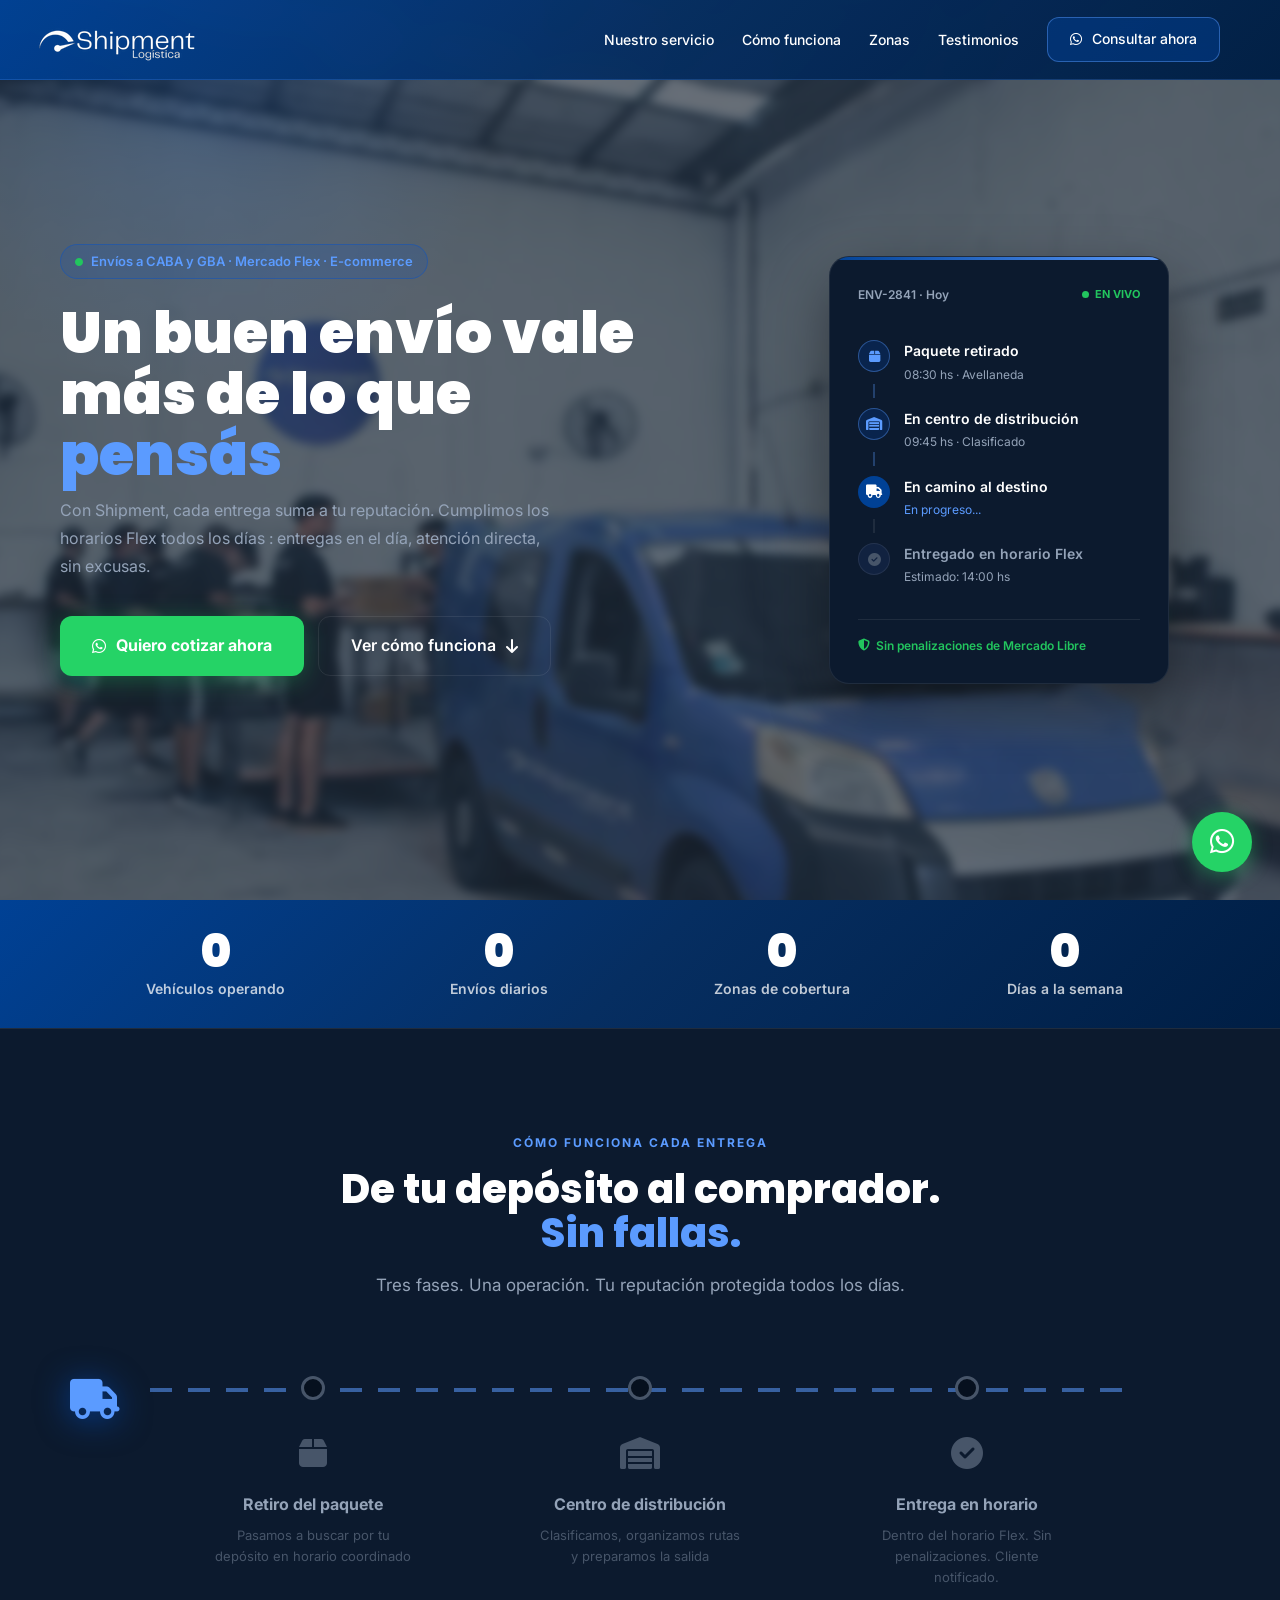
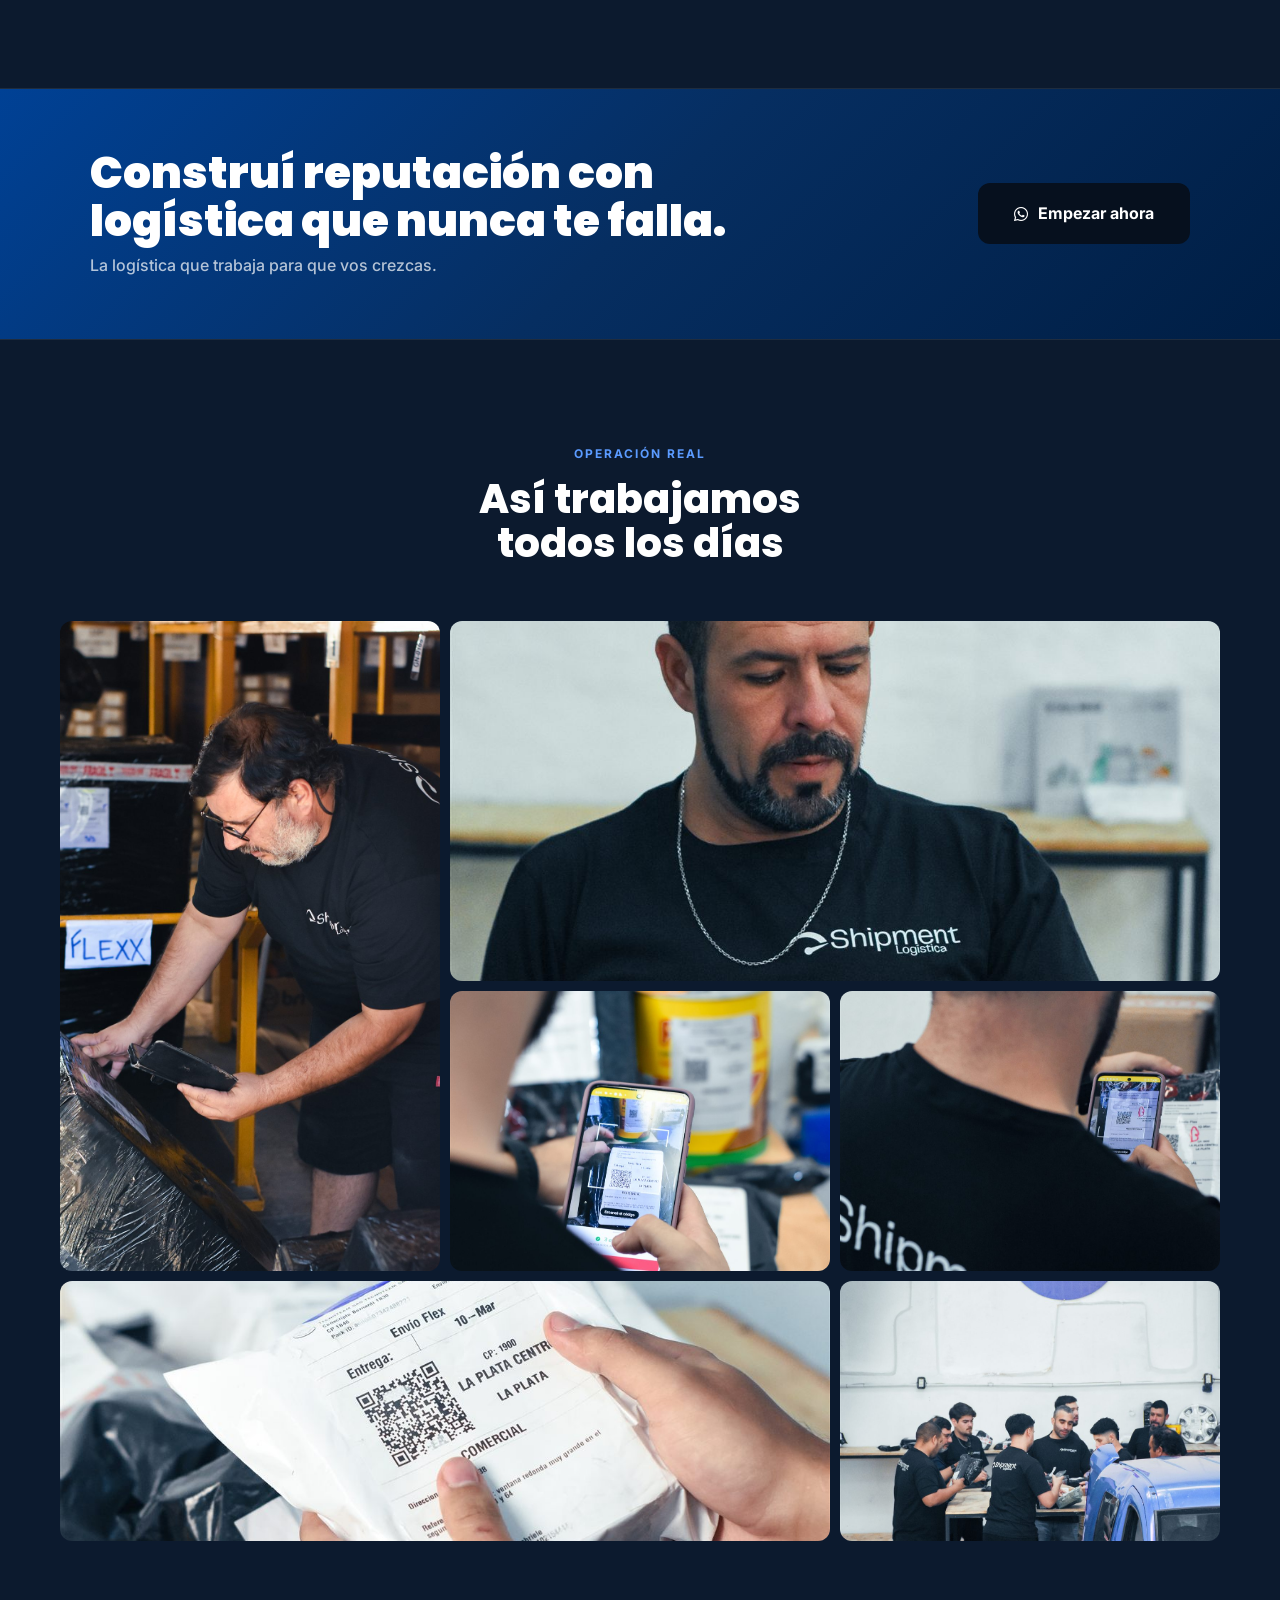
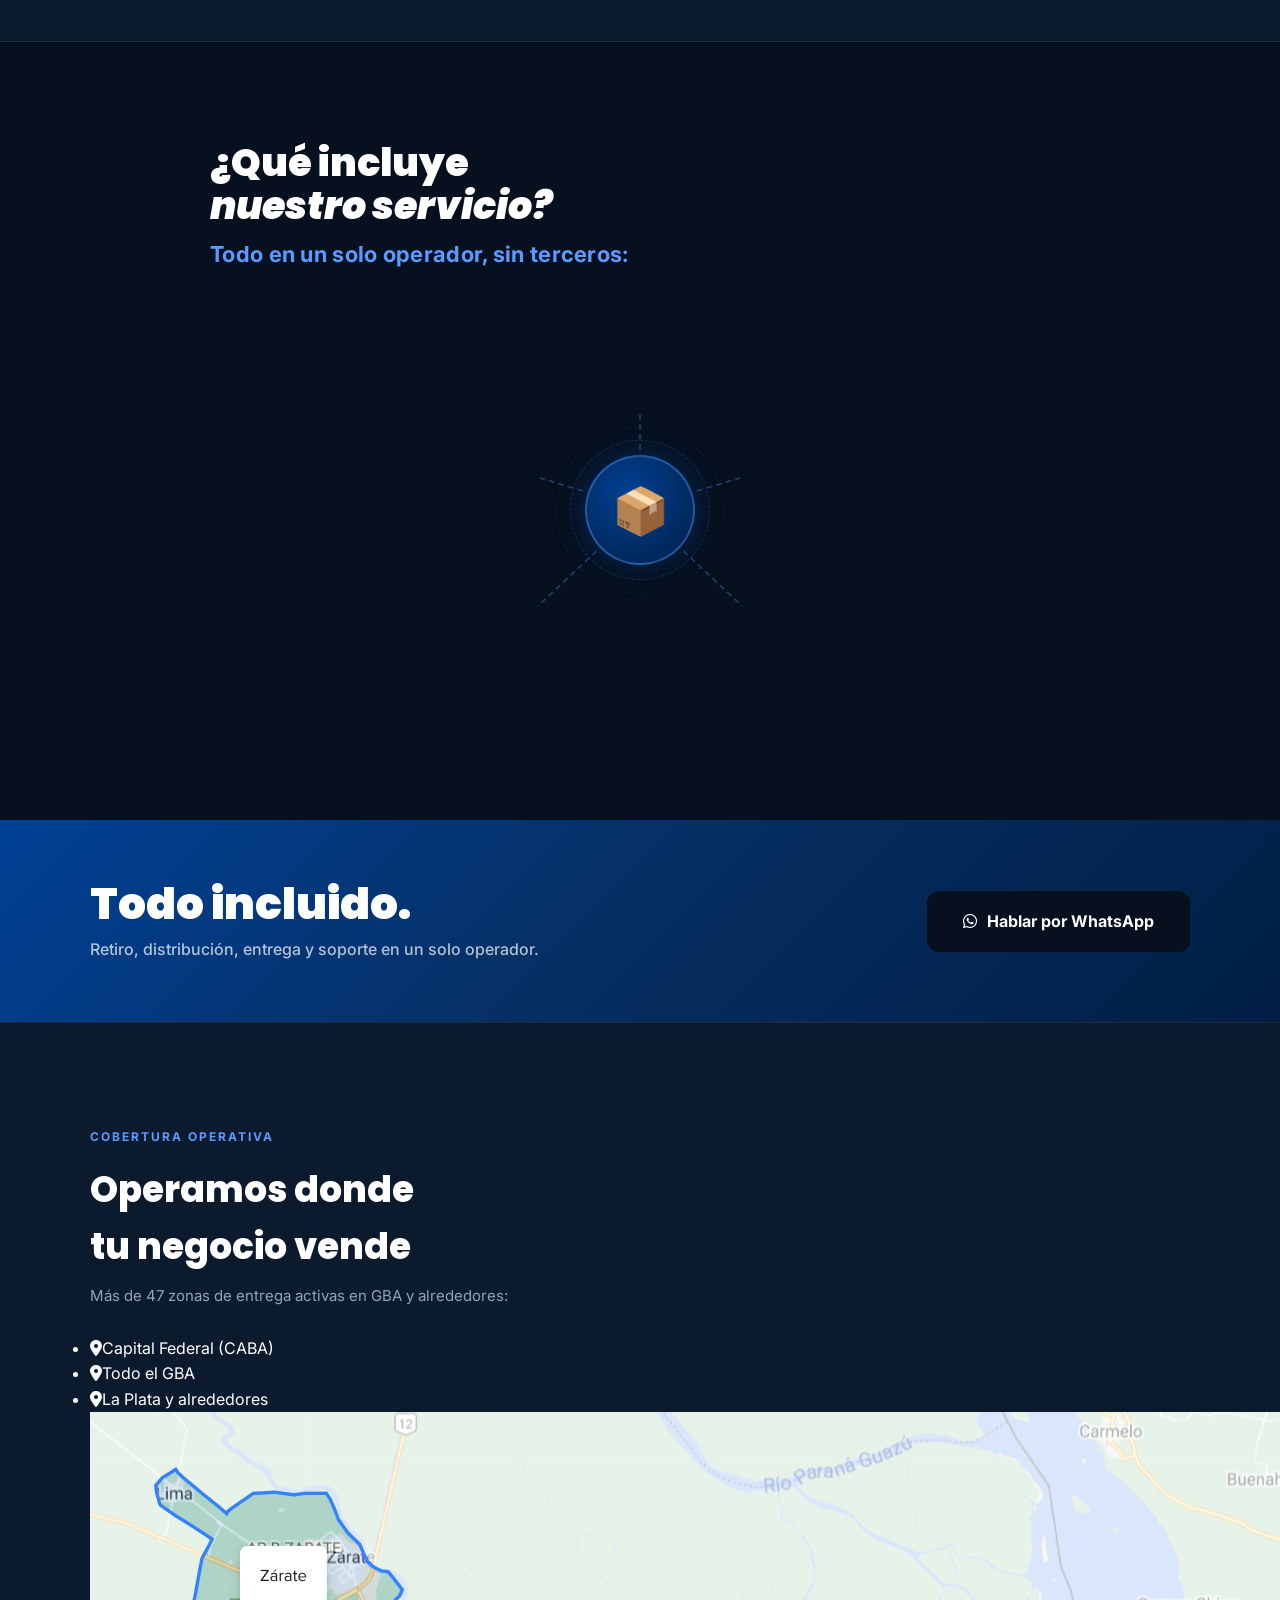
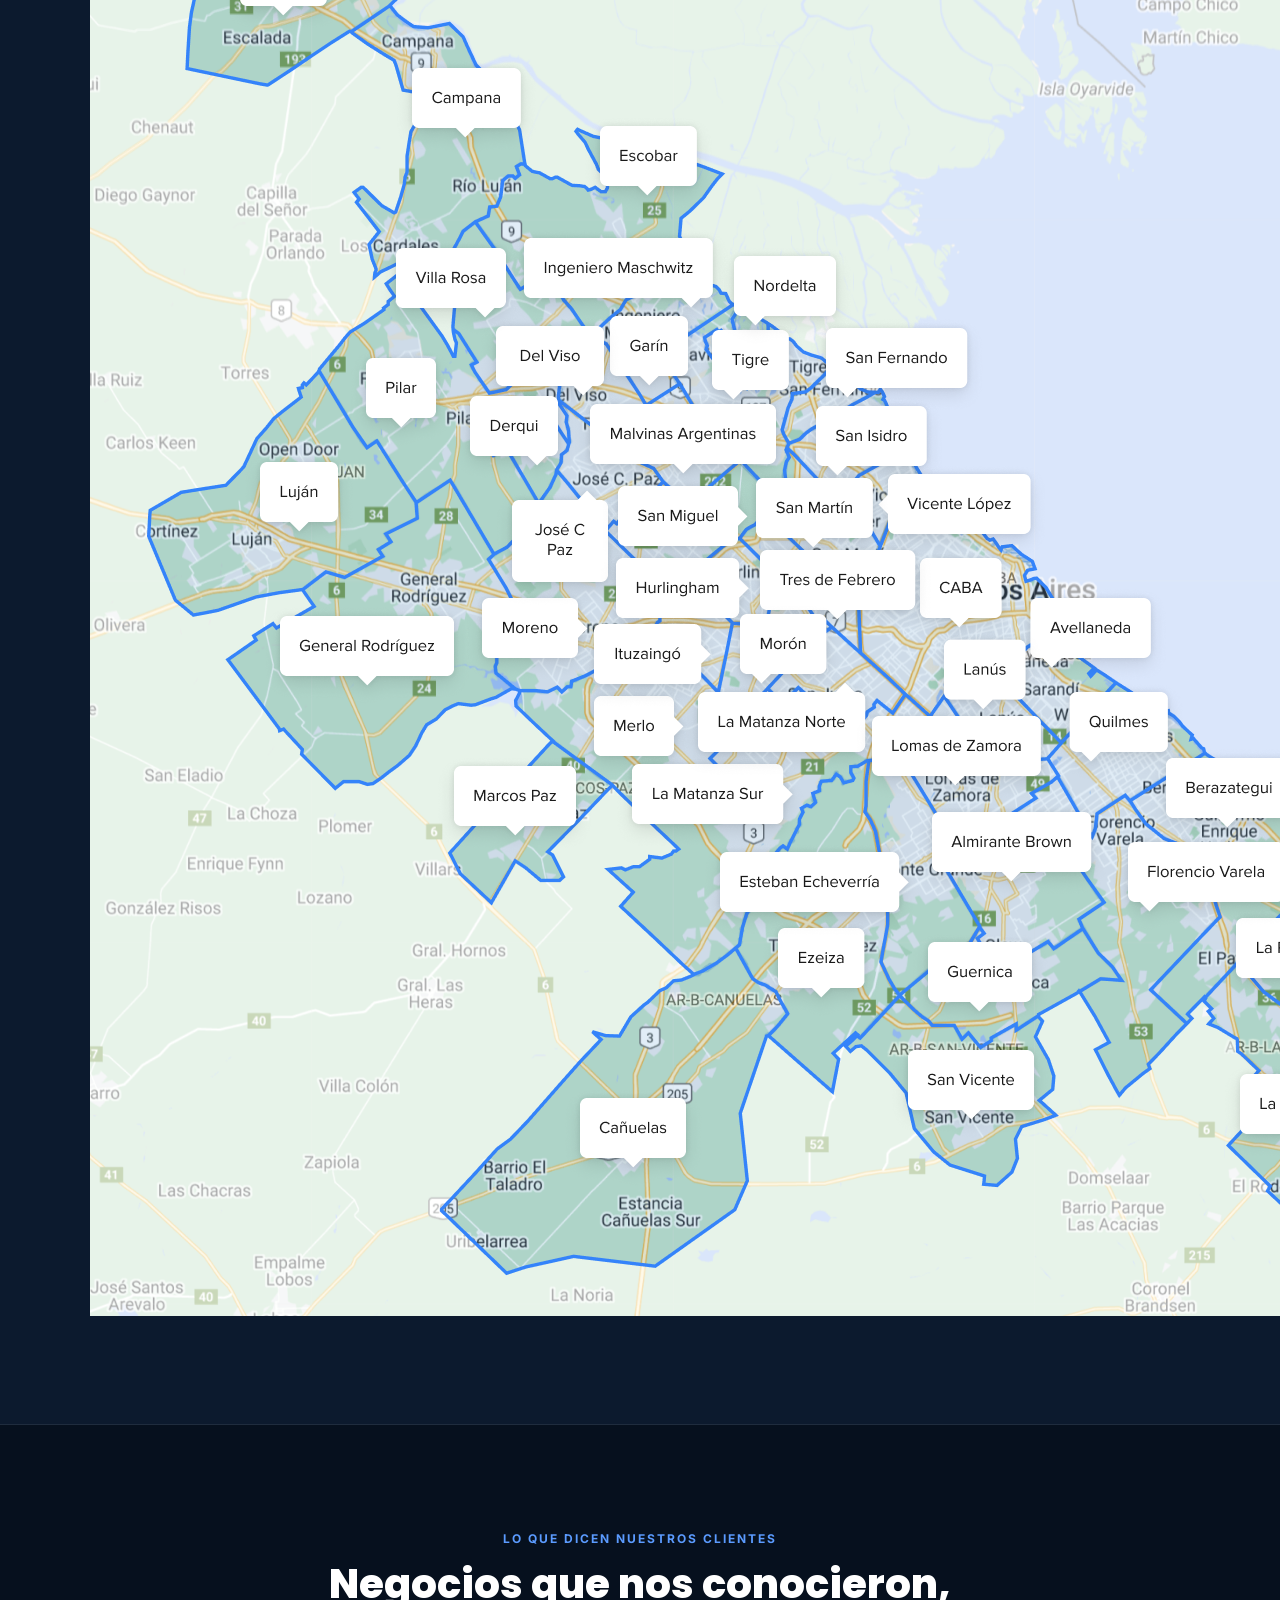
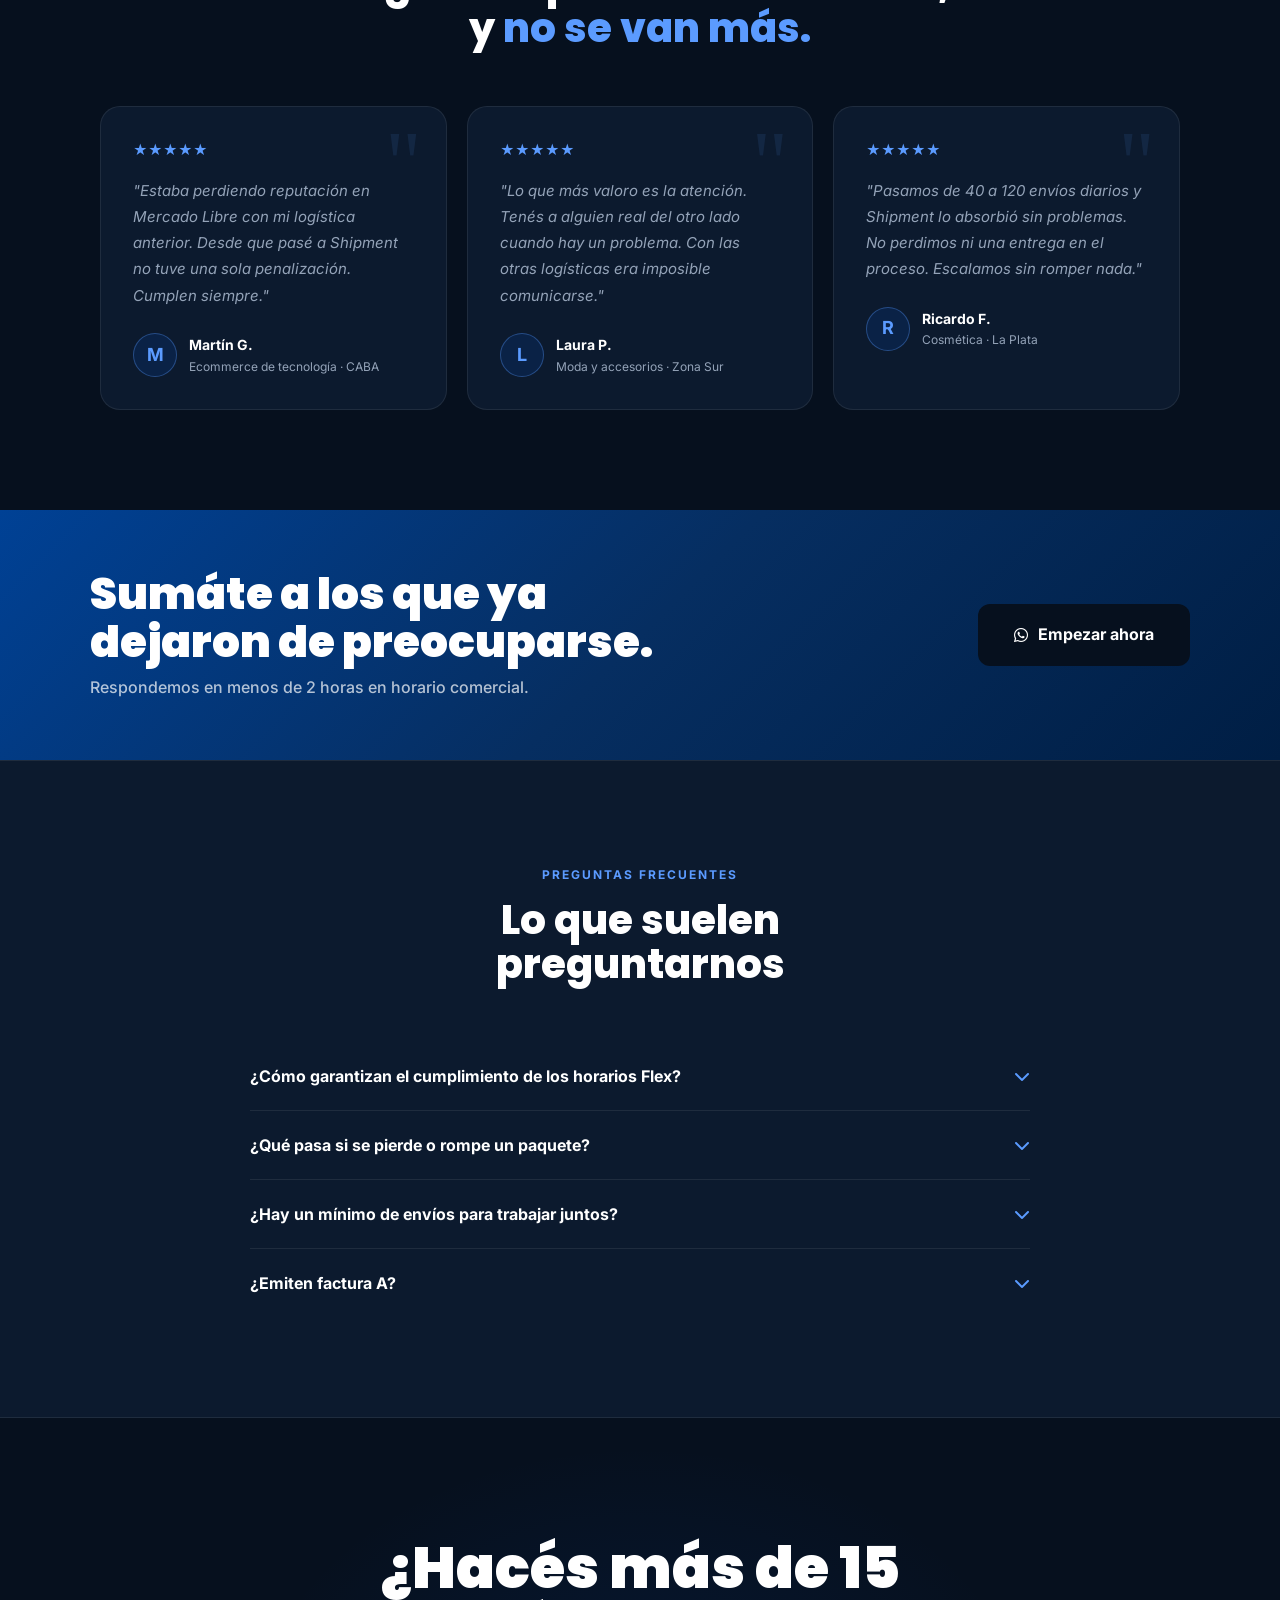
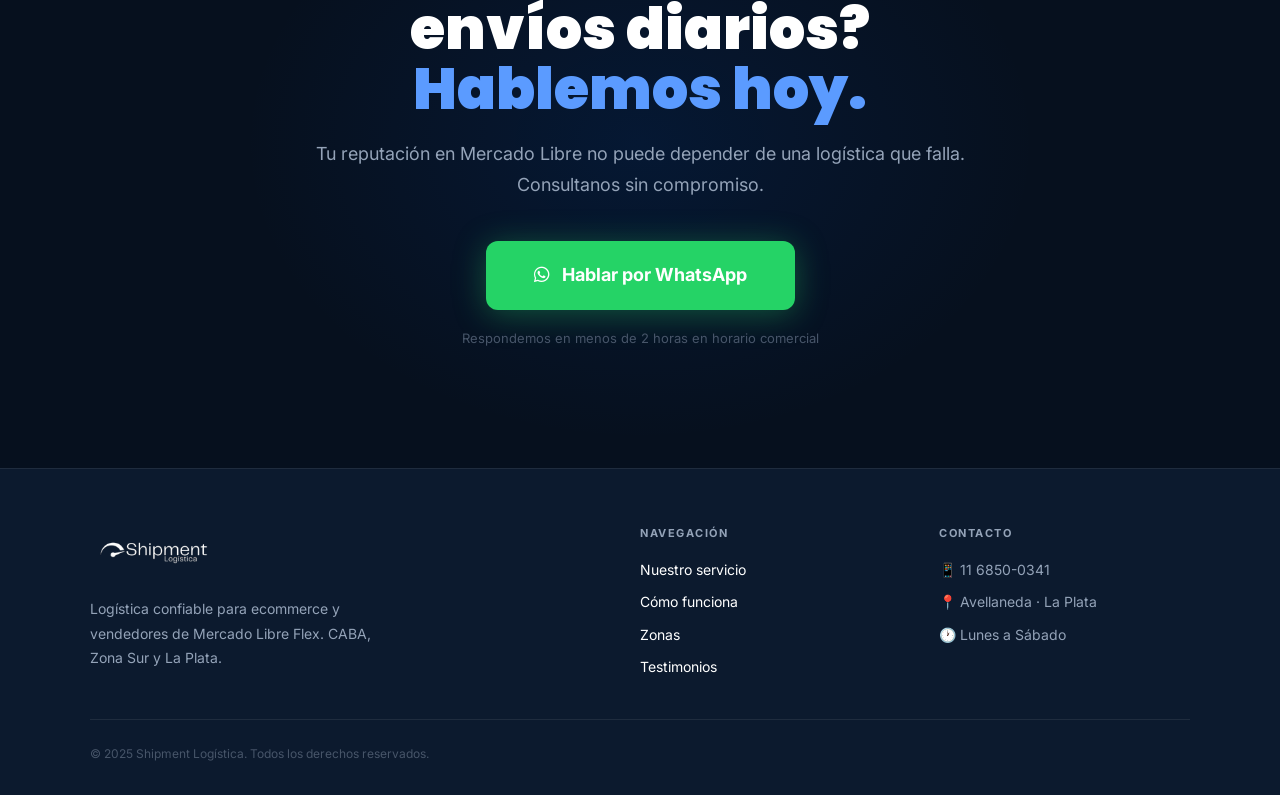
==== commit 006faf73: "Add files via upload" ====
--- a/index.html
+++ b/index.html
@@ -336,31 +336,19 @@
     <!-- ZONAS -->
     <section class="zonas" id="zonas">
         <div class="zonas__inner">
-            <div class="zonas__grid">
-                <div class="zonas__left">
-                    <span class="section-label">Cobertura operativa</span>
-                    <h3>Operamos donde<br>tu negocio vende</h3>
-                    <p class="zonas__sub">Zonas de reparto activas:</p>
-                    <ul class="zona-list">
-                        <li><i class="fas fa-map-marker-alt"></i> Capital Federal (CABA)</li>
-                        <li><i class="fas fa-map-marker-alt"></i> Zona Sur del GBA</li>
-                        <li><i class="fas fa-map-marker-alt"></i> La Plata y alrededores</li>
-                    </ul>
-                </div>
-                <div class="zonas__right">
-                    <div class="mapa-google">
-                        <div class="mapa-overlay">
-                            <div class="mapa-pin" style="top:32%;left:24%">
-                                <div class="mapa-pin__label">📦 Centro Avellaneda</div>
-                                <div class="mapa-pin__dot"></div>
-                            </div>
-                            <div class="mapa-pin" style="top:62%;left:60%">
-                                <div class="mapa-pin__label">📦 Centro La Plata</div>
-                                <div class="mapa-pin__dot"></div>
-                            </div>
-                        </div>
-                        <iframe src="https://maps.google.com/maps?q=-34.79,-58.12&z=10&output=embed&hl=es" allowfullscreen="" loading="lazy"></iframe>
-                    </div>
+            <div class="zonas__left">
+                <span class="section-label">Cobertura operativa</span>
+                <h3>Operamos donde<br>tu negocio vende</h3>
+                <p class="zonas__sub">Más de 47 zonas de entrega activas en GBA y alrededores:</p>
+                <ul class="zonas__list">
+                    <li><i class="fas fa-location-dot"></i>Capital Federal (CABA)</li>
+                    <li><i class="fas fa-location-dot"></i>Todo el GBA</li>
+                    <li><i class="fas fa-location-dot"></i>La Plata y alrededores</li>
+                </ul>
+            </div>
+            <div class="zonas__right">
+                <div class="mapa-zonas">
+                    <img class="mapa-zonas__img" src="[data-uri]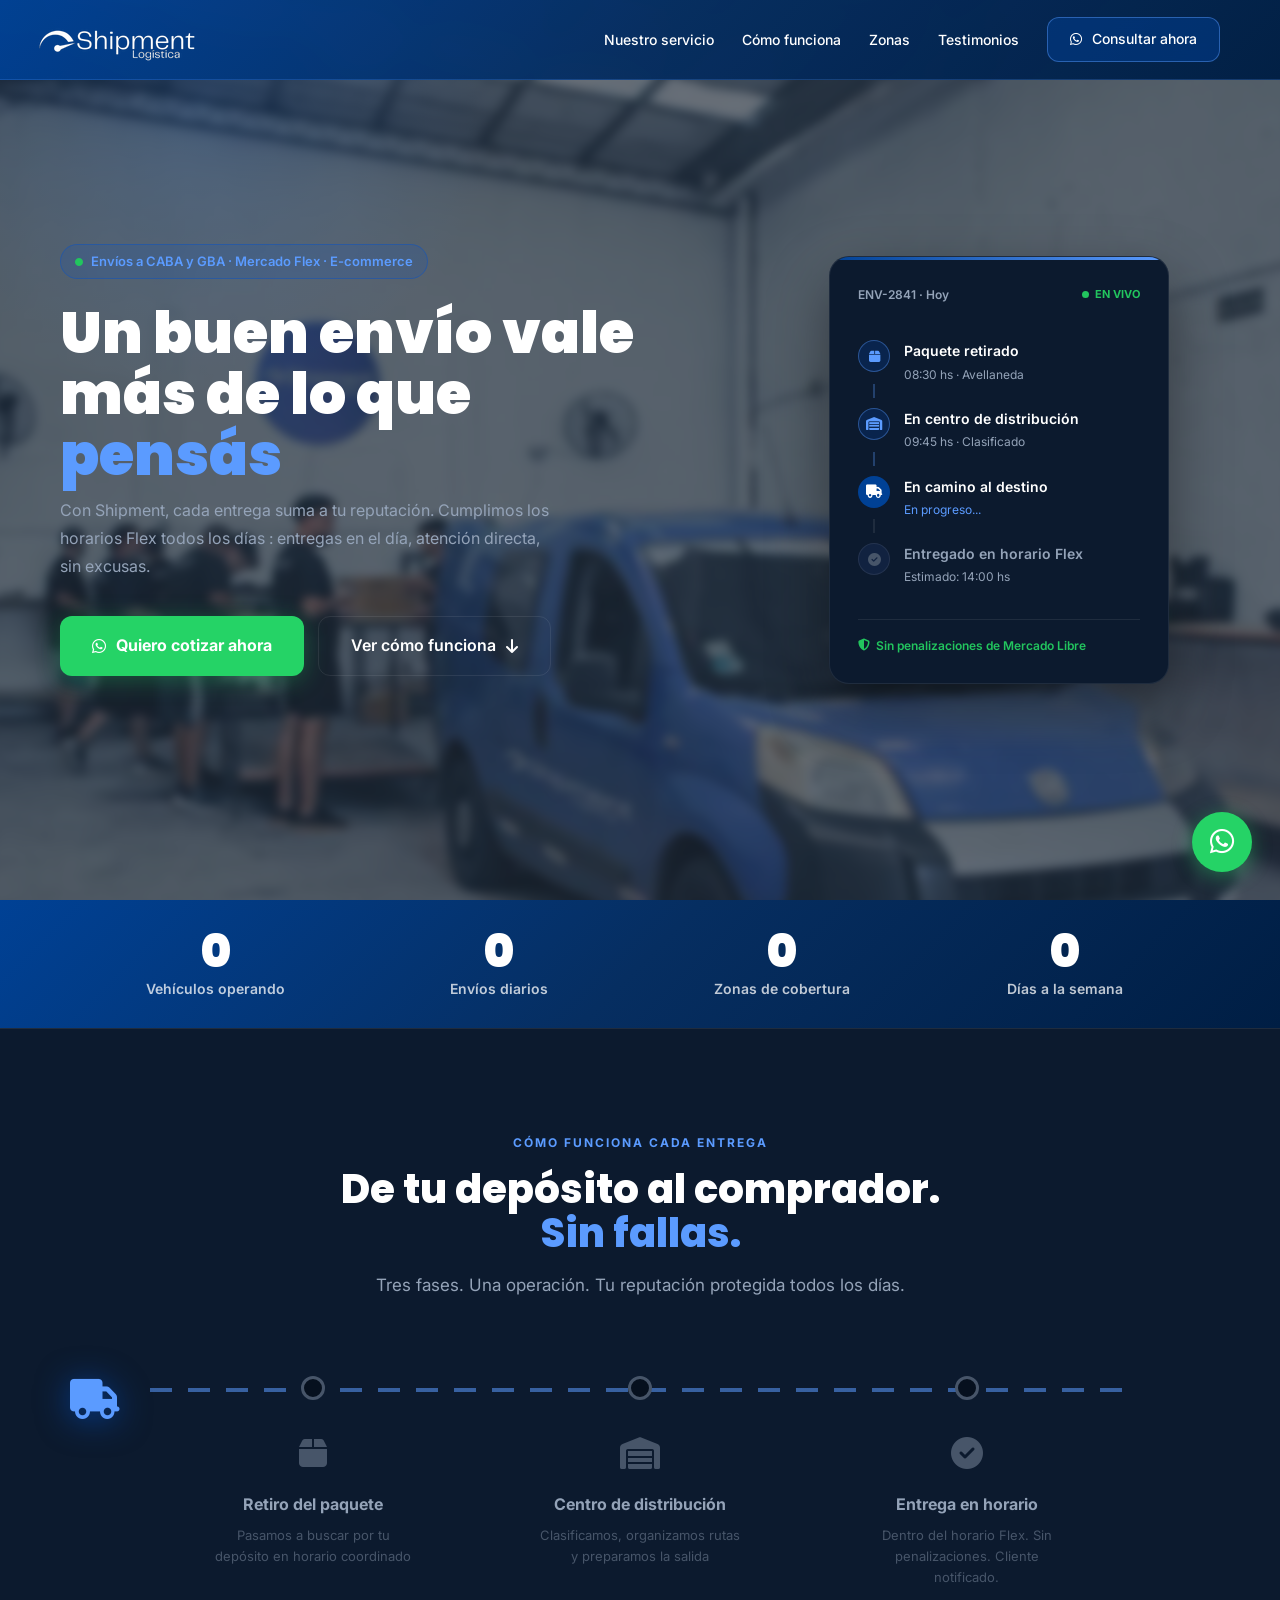
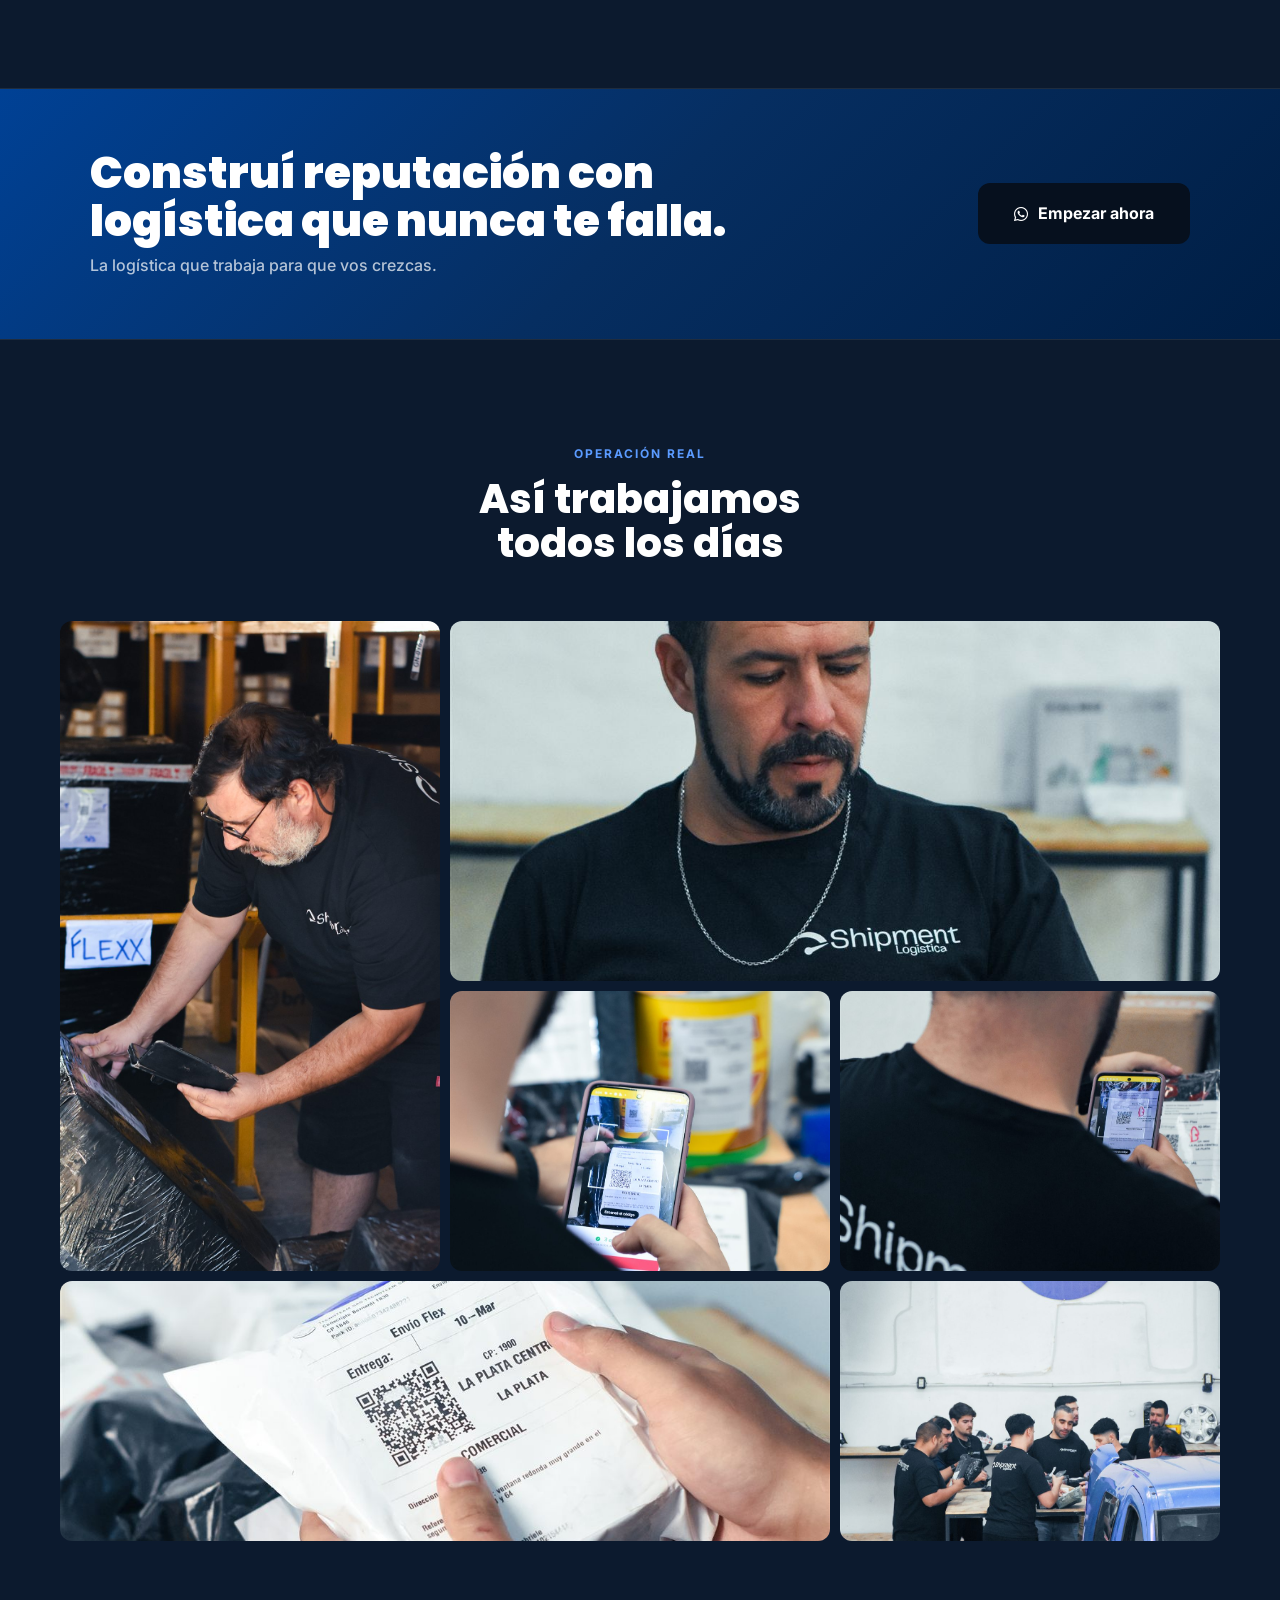
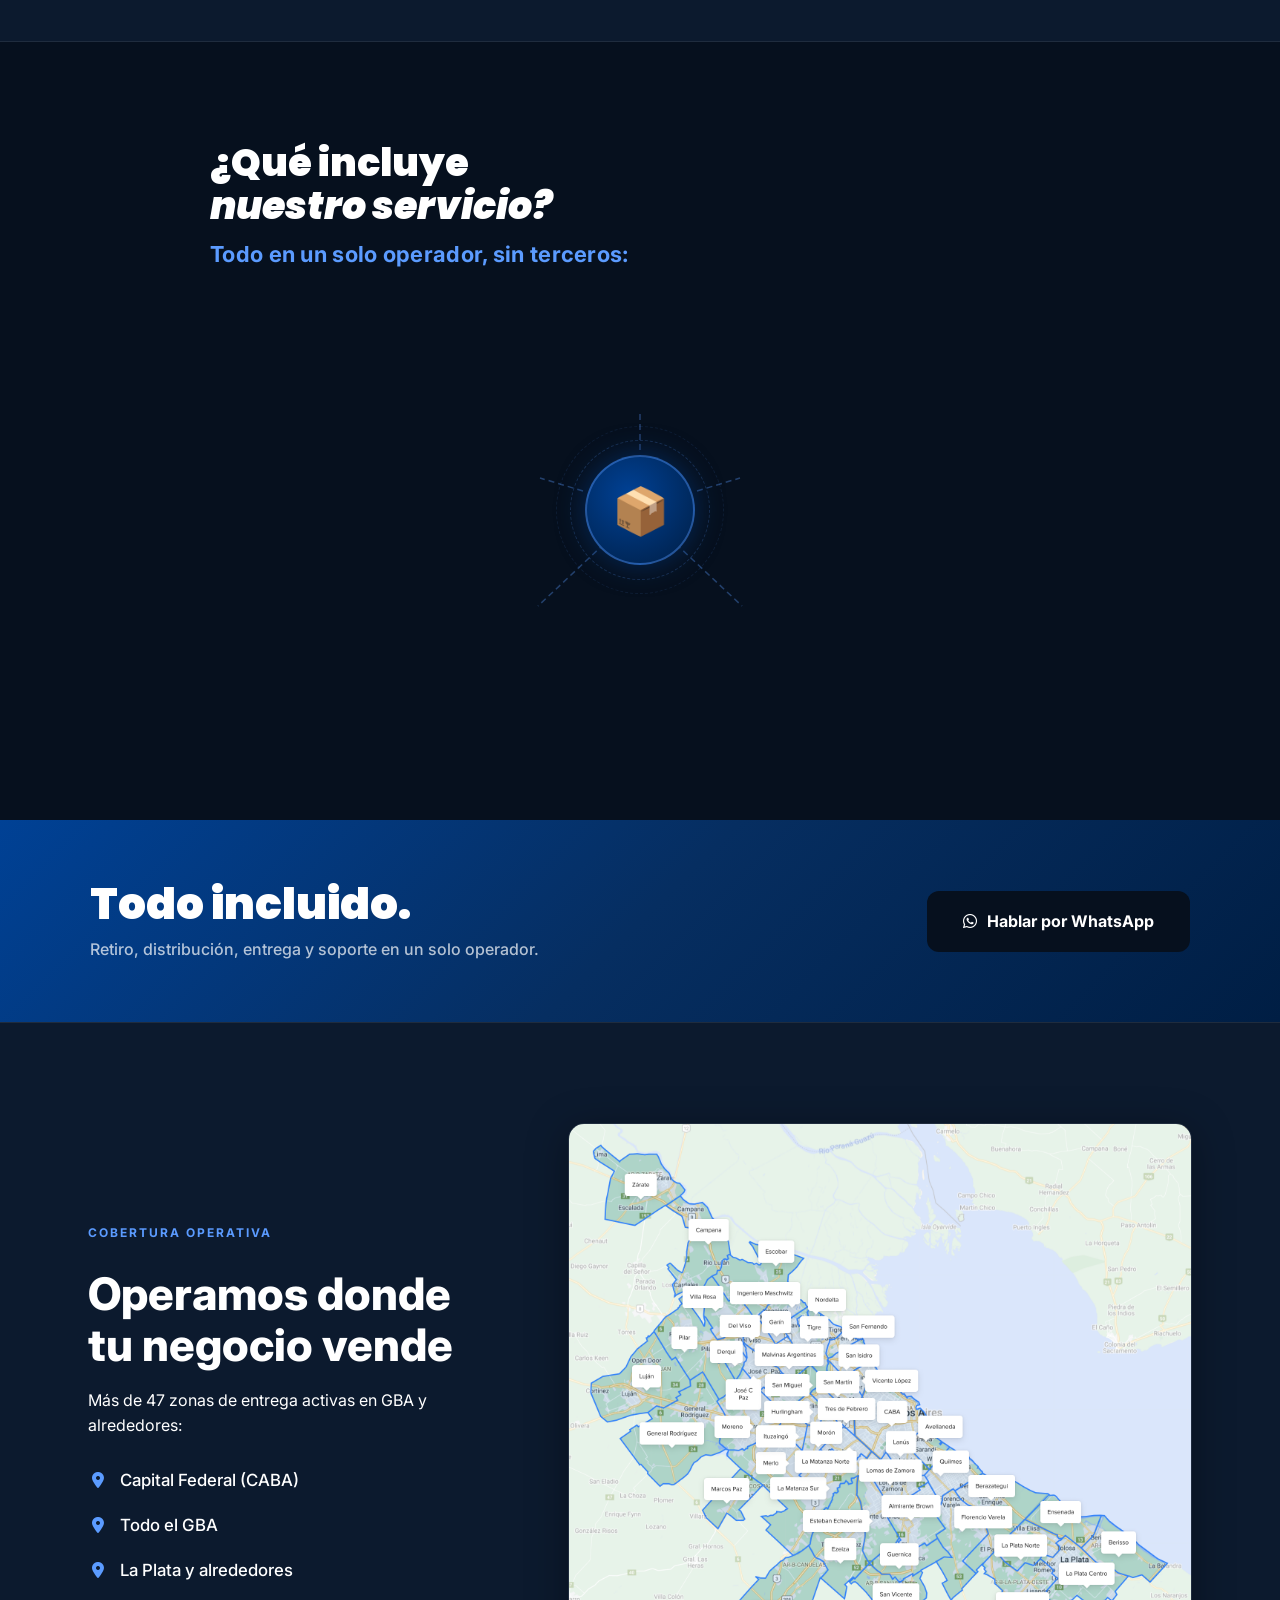
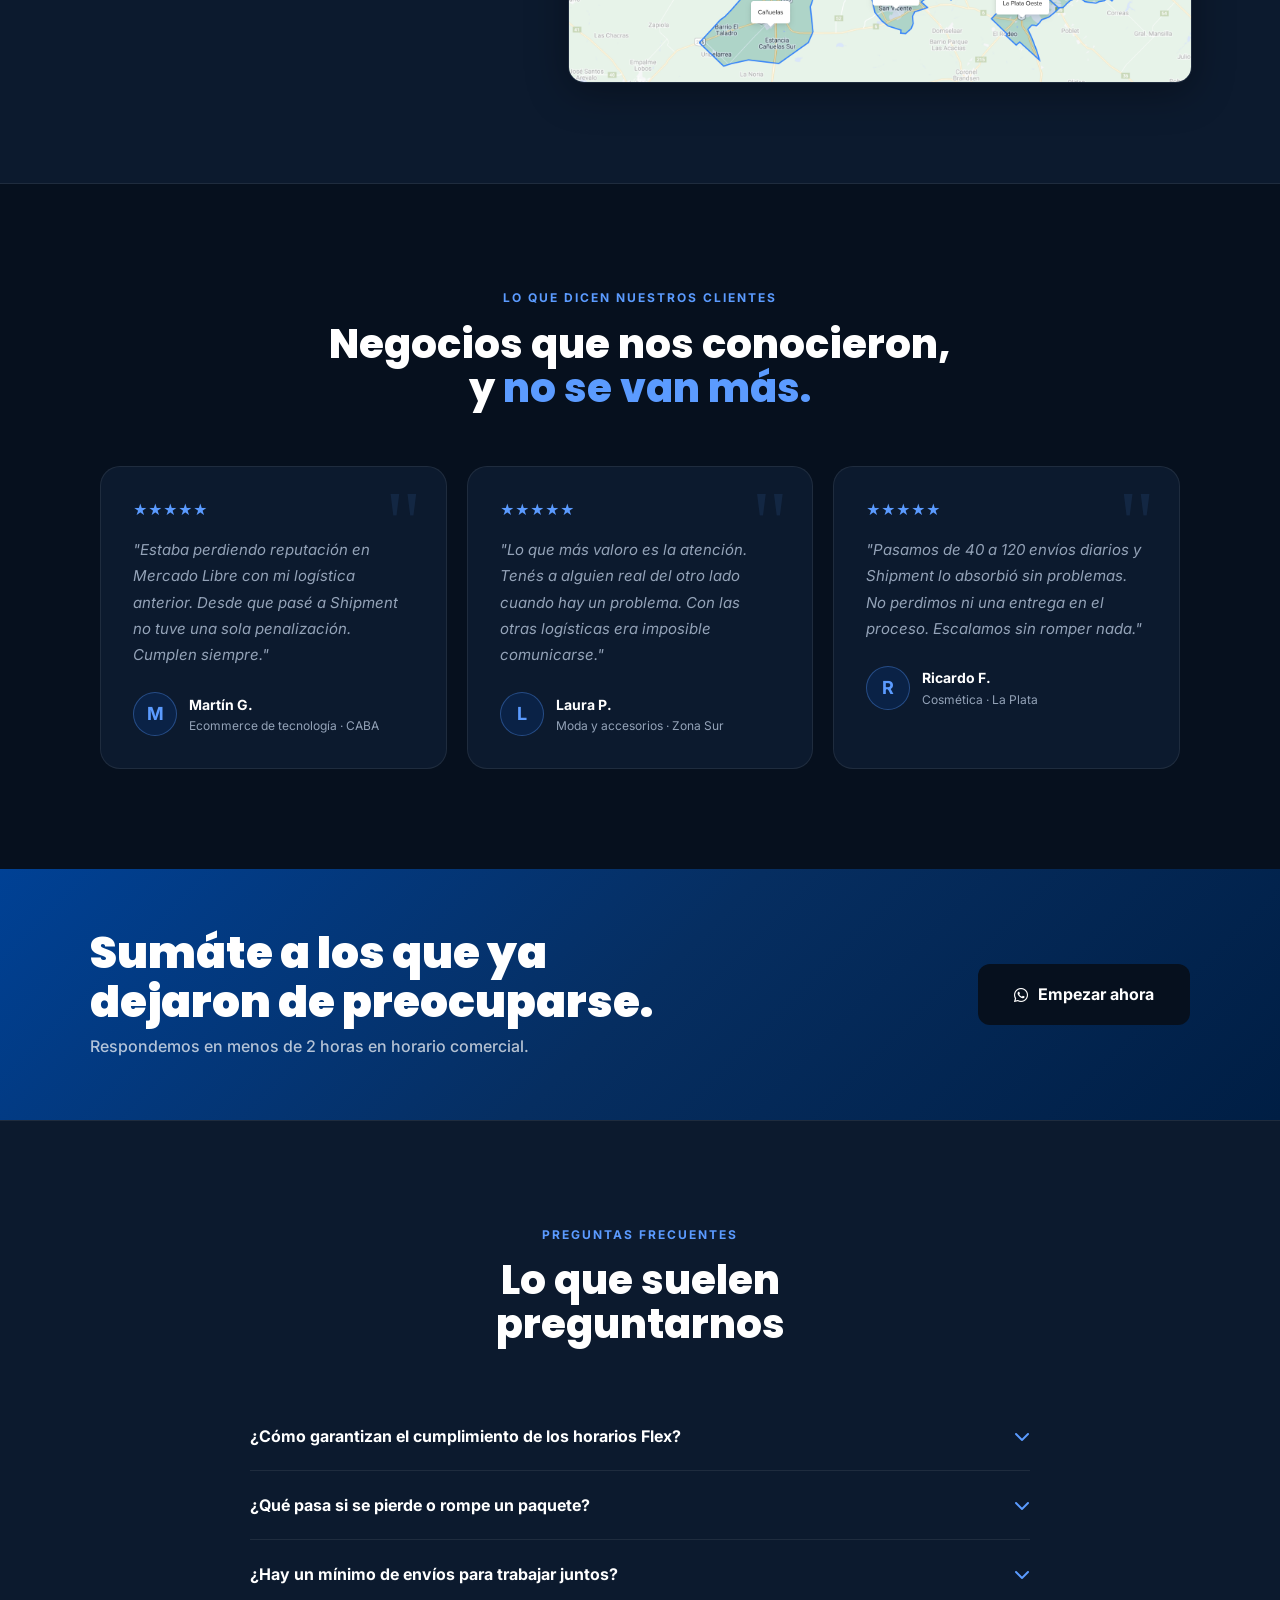
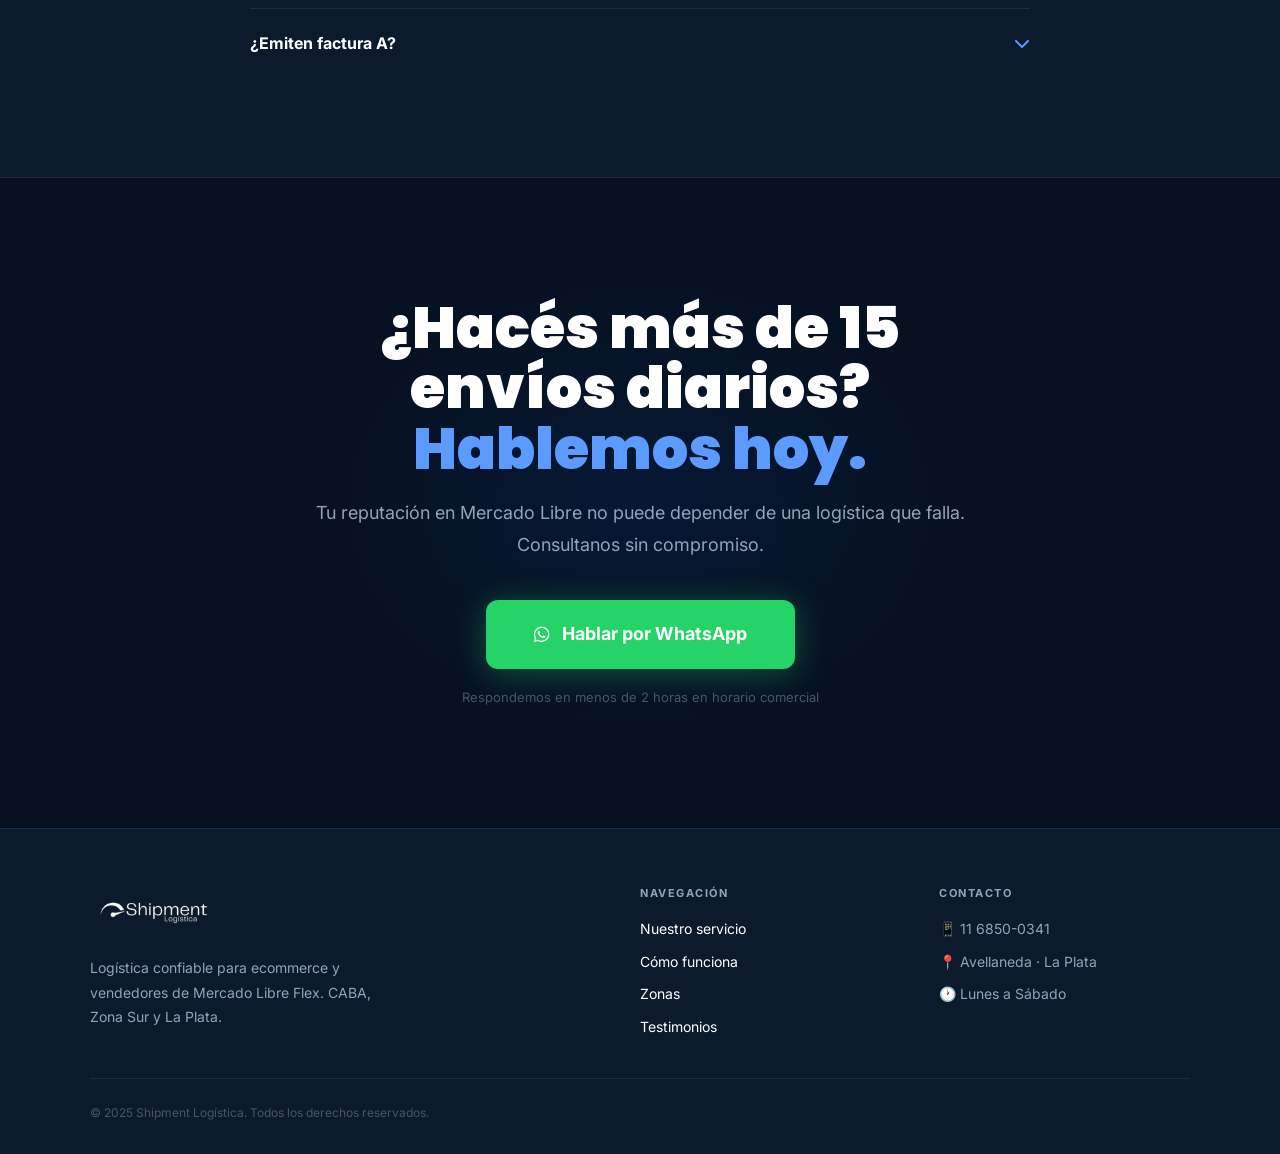
==== commit 3e4eac46: "Add files via upload" ====
--- a/index.html
+++ b/index.html
@@ -12,6 +12,7 @@
     <meta name="viewport" content="width=device-width, initial-scale=1.0">
     <title>Shipment Logística : Logística para Mercado Libre Flex y Ecommerce</title>
     <link rel="icon" type="image/png" href="[data-uri]">
+    <link rel="shortcut icon" type="image/png" href="[data-uri]">
     <link rel="apple-touch-icon" href="[data-uri]">
     <meta name="description" content="Logística confiable para vendedores de Mercado Libre Flex y ecommerce. Entregas en CABA, Zona Sur y La Plata. Sin penalizaciones.">
     <meta property="og:title" content="Shipment Logística">
@@ -33,7 +34,1097 @@
     <link rel="preconnect" href="https://fonts.gstatic.com" crossorigin>
     <link href="https://fonts.googleapis.com/css2?family=Inter:wght@300;400;500;600;700&family=Poppins:wght@600;700;800;900&display=swap" rel="stylesheet">
     <link rel="stylesheet" href="https://cdnjs.cloudflare.com/ajax/libs/font-awesome/6.5.0/css/all.min.css">
-    <link rel="stylesheet" href="css/style.css">
+
+    <style>
+        :root {
+            --bg:         #06101E;
+            --surface:    #0C1A2E;
+            --surface-2:  #112240;
+            --blue:       #004195;
+            --blue-lt:    #1A6AE0;
+            --accent:     #5B9BFF;
+            --brand:      #0052CC;
+            --white:      #FFFFFF;
+            --gray-lt:    #94A3B8;
+            --gray:       #475569;
+            --border:     rgba(255,255,255,0.08);
+            --wa:         #25D366;
+            --r:          12px;
+            --r-lg:       20px;
+            --ease:       0.25s cubic-bezier(0.4,0,0.2,1);
+        }
+
+        * { margin: 0; padding: 0; box-sizing: border-box; }
+        html { scroll-behavior: smooth; overflow-x: hidden; }
+        body {
+            font-family: 'Inter', sans-serif;
+            background: var(--bg);
+            color: var(--white);
+            line-height: 1.6;
+            overflow-x: hidden;
+        }
+
+        /* ─── NAVBAR ─── */
+        .navbar {
+            position: fixed;
+            inset: 0 0 auto 0;
+            z-index: 100;
+            display: flex;
+            align-items: stretch;
+            justify-content: space-between;
+            height: 80px;
+            padding: 0 60px 0 24px;
+            background: linear-gradient(135deg, rgba(0,65,149,0.97) 0%, rgba(6,46,97,0.97) 50%, rgba(0,30,68,0.97) 100%);
+            backdrop-filter: blur(14px);
+            border-bottom: 1px solid rgba(91,155,255,0.2);
+        }
+        .navbar__logo {
+            display: flex; align-items: center;
+            position: relative;
+        }
+        .navbar__logo::after { content: none; }
+        
+        .footer__brand img { height: 52px; width: auto; margin-bottom: 16px; }
+        .navbar__logo-fallback {
+            font-family: 'Poppins', sans-serif;
+            font-size: 20px; font-weight: 800; letter-spacing: 0.5px;
+            color: var(--white); text-decoration: none;
+        }
+        .navbar__logo-fallback span {
+            font-weight: 300; font-size: 13px;
+            display: block; letter-spacing: 2px; opacity: 0.7; margin-top: -2px;
+        }
+        
+        .btn-nav-cta {
+            display: inline-flex; align-items: center; gap: 10px;
+            background: rgba(0,65,149,0.5); border: 1px solid rgba(91,155,255,0.45);
+            color: #fff; border-radius: 12px; padding: 10px 22px;
+            text-decoration: none; font-size: 14px; font-weight: 700;
+            transition: background 0.25s ease, border-color 0.25s ease;
+            white-space: nowrap;
+        }
+        .btn-nav-cta:hover { background: rgba(0,65,149,0.5); border-color: rgba(91,155,255,0.45); }
+        .navbar__links { display: flex; align-items: center; gap: 28px; list-style: none; }
+        .navbar__links a {
+            color: var(--white); text-decoration: none;
+            font-size: 14px; font-weight: 500; transition: color var(--ease);
+        }
+        .navbar__links a:hover { color: var(--white); }
+        .btn-wa-sm {
+            display: inline-flex; align-items: center; gap: 8px;
+            background: var(--wa); color: #fff;
+            padding: 10px 20px; border-radius: 8px;
+            text-decoration: none; font-size: 14px; font-weight: 700;
+            transition: var(--ease);
+        }
+        .btn-wa-sm:hover { filter: brightness(1.1); transform: translateY(-1px); }
+        .hamburger {
+            display: none; flex-direction: column; gap: 5px;
+            cursor: pointer; padding: 4px; background: none; border: none;
+        }
+        .hamburger span { display: block; width: 24px; height: 2px; background: var(--white); border-radius: 2px; }
+        .mobile-menu {
+            display: none; position: fixed; top: 74px; inset-inline: 0;
+            background: var(--surface); border-bottom: 1px solid var(--border);
+            padding: 20px 24px; flex-direction: column; gap: 12px; z-index: 99;
+        }
+        .mobile-menu-overlay { display: none; position: fixed; inset: 0; z-index: 98; }
+        .mobile-menu-overlay.open { display: block; }
+        .mobile-menu.open { display: flex; }
+        .mobile-menu a {
+            color: var(--white); text-decoration: none;
+            font-size: 16px; font-weight: 500;
+            padding: 10px 0; border-bottom: 1px solid var(--border);
+        }
+        .mobile-menu .btn-wa-sm { justify-content: center; padding: 14px; border-radius: var(--r); }
+
+        /* ─── HERO ─── */
+        .hero {
+            min-height: 100vh;
+            background: #1F2937;
+            display: grid;
+            grid-template-columns: 55% 45%;
+            gap: 40px;
+            align-items: center;
+            padding: 120px 60px 80px;
+            position: relative;
+            overflow: hidden;
+        }
+        .hero::after {
+            content: '';
+            position: absolute; inset: -10px;
+            background-image: url('[data-uri]');
+            background-size: cover;
+            background-position: center 40%;
+            filter: blur(4.8px);
+            opacity: 0.32;
+            z-index: 0;
+        }
+        .hero__content, .hero__visual { position: relative; z-index: 1; }
+        .hero::before {
+            content: '';
+            position: absolute; top: -200px; left: -100px;
+            width: 600px; height: 600px;
+            background: radial-gradient(circle, rgba(0,82,204,.22) 0%, transparent 70%);
+            pointer-events: none;
+        }
+
+        .hero__badge {
+            display: inline-flex; align-items: center; gap: 8px;
+            background: rgba(0,82,204,.15);
+            border: 1px solid rgba(0,82,204,.4);
+            color: var(--accent);
+            padding: 6px 14px; border-radius: 100px;
+            font-size: 13px; font-weight: 600; margin-bottom: 24px; width: fit-content;
+        }
+        .hero__badge i { font-size: 8px; color: #22C55E; }
+
+        .hero h1 {
+            font-family: 'Poppins', sans-serif;
+            font-size: clamp(30px, 4.8vw, 58px);
+            font-weight: 900; line-height: 1.05; margin-bottom: 10px;
+        }
+        .hero h1 em { font-style: normal; color: var(--accent); }
+
+        .hero__tagline {
+            font-family: 'Poppins', sans-serif;
+            font-size: clamp(20px, 2.5vw, 28px);
+            font-weight: 600; color: var(--gray-lt); margin-bottom: 24px;
+        }
+        .hero__tagline strong { color: var(--white); }
+
+        .hero__sub {
+            font-size: 16px; color: var(--gray-lt);
+            max-width: 500px; margin-bottom: 36px; line-height: 1.75;
+        }
+        .hero__ctas { display: flex; gap: 14px; flex-wrap: wrap; margin-bottom: 20px; }
+
+        .btn-wa-lg {
+            display: inline-flex; align-items: center; gap: 10px;
+            background: var(--wa); color: #fff;
+            padding: 16px 32px; border-radius: var(--r);
+            text-decoration: none; font-size: 16px; font-weight: 700;
+            box-shadow: 0 4px 24px rgba(37,211,102,.3); transition: var(--ease);
+        }
+        .btn-wa-lg:hover { filter: brightness(1.1); transform: translateY(-2px); box-shadow: 0 8px 32px rgba(37,211,102,.42); }
+
+        .btn-ghost {
+            display: inline-flex; align-items: center; gap: 10px;
+            background: transparent; color: var(--white);
+            padding: 16px 32px; border-radius: var(--r);
+            text-decoration: none; font-size: 16px; font-weight: 600;
+            border: 1px solid var(--border); transition: var(--ease);
+        }
+        .btn-ghost:hover { border-color: rgba(255,255,255,.3); background: rgba(255,255,255,.05); }
+
+        .hero__note { font-size: 13px; color: var(--gray); display: flex; align-items: center; gap: 6px; }
+        .hero__note i { color: #22C55E; }
+
+        /* ─── TRACKING CARD (hero right) ─── */
+        .hero__visual { display: flex; align-items: center; justify-content: center; }
+
+        .track-card {
+            background: var(--surface);
+            border: 1px solid var(--border);
+            border-radius: var(--r-lg);
+            padding: 28px;
+            width: 100%; max-width: 340px;
+            box-shadow: 0 24px 60px rgba(0,0,0,.4);
+            position: relative;
+            overflow: hidden;
+        }
+        .track-card::before {
+            content: '';
+            position: absolute; top: 0; left: 0; right: 0; height: 3px;
+            background: linear-gradient(90deg, var(--blue), var(--accent));
+        }
+        .track-card__header {
+            display: flex; justify-content: space-between; align-items: center;
+            margin-bottom: 24px;
+        }
+        .track-card__id { font-size: 12px; color: var(--gray-lt); font-weight: 600; }
+        .track-card__live {
+            display: flex; align-items: center; gap: 6px;
+            font-size: 11px; font-weight: 700; color: #22C55E;
+        }
+        .live-dot {
+            width: 7px; height: 7px; border-radius: 50%; background: #22C55E;
+            animation: pulse-dot 1.5s ease-in-out infinite;
+        }
+        @keyframes pulse-dot {
+            0%, 100% { opacity: 1; transform: scale(1); }
+            50% { opacity: 0.5; transform: scale(0.8); }
+        }
+
+        .track-step {
+            display: flex; gap: 14px; align-items: flex-start;
+            padding: 12px 0; position: relative;
+        }
+        .track-step + .track-step::before {
+            content: '';
+            position: absolute; left: 15px; top: 0;
+            width: 2px; height: 14px;
+            background: var(--border);
+            transform: translateY(-12px);
+        }
+        .track-step.done + .track-step::before { background: rgba(91,155,255,.3); }
+
+        .track-step__dot {
+            width: 32px; height: 32px; min-width: 32px;
+            border-radius: 50%; display: flex; align-items: center; justify-content: center;
+            font-size: 13px;
+        }
+        .track-step.done   .track-step__dot { background: rgba(0,82,204,.2); color: var(--accent); border: 1px solid rgba(91,155,255,.4); }
+        .track-step.active .track-step__dot {
+            background: var(--blue); color: var(--white);
+            animation: ring-pulse 2s ease-in-out infinite;
+        }
+        .track-step.pending .track-step__dot { background: var(--surface-2); color: var(--gray); border: 1px solid var(--border); }
+
+        @keyframes ring-pulse {
+            0%, 100% { box-shadow: 0 0 0 0 rgba(0,82,204,.5); }
+            50% { box-shadow: 0 0 0 8px rgba(0,82,204,0); }
+        }
+
+        .track-step__label { font-size: 14px; font-weight: 600; color: var(--white); }
+        .track-step.pending .track-step__label { color: var(--gray-lt); }
+        .track-step__time { font-size: 12px; color: var(--gray-lt); margin-top: 2px; }
+        .track-step.active .track-step__time { color: var(--accent); }
+
+        .track-card__footer {
+            margin-top: 20px; padding-top: 16px;
+            border-top: 1px solid var(--border);
+            font-size: 12px; color: #22C55E;
+            display: flex; align-items: center; gap: 6px; font-weight: 600;
+        }
+
+        /* ─── STATS BAR ─── */
+        .stats-bar {
+            background: linear-gradient(135deg, #004195 0%, #062E61 50%, #001E44 100%);
+            padding: 28px 60px;
+        }
+        .stats-bar__grid {
+            display: grid; grid-template-columns: repeat(4, 1fr);
+            gap: 32px; max-width: 1100px; margin: 0 auto;
+        }
+        .stat { text-align: center; }
+        .stat__num {
+            font-family: 'Poppins', sans-serif;
+            font-size: 46px; font-weight: 900; line-height: 1;
+            margin-bottom: 4px; color: var(--white);
+        }
+        .stat__label { font-size: 14px; color: rgba(255,255,255,.75); font-weight: 600; }
+
+        /* ─── SECTION COMMONS ─── */
+        .section-label {
+            display: inline-block; font-size: 12px; font-weight: 700;
+            letter-spacing: 2px; text-transform: uppercase;
+            color: var(--accent); margin-bottom: 14px;
+        }
+        .section-title {
+            font-family: 'Poppins', sans-serif;
+            font-size: clamp(24px, 3.2vw, 40px); font-weight: 800;
+            line-height: 1.1; margin-bottom: 16px;
+        }
+        .section-title em { font-style: normal; color: var(--accent); }
+        .section-sub {
+            font-size: 17px; color: var(--gray-lt);
+            max-width: 540px; margin: 0 auto; line-height: 1.75;
+        }
+        .section-header { text-align: center; margin-bottom: 56px; }
+
+        /* ─── PAIN (editorial) ─── */
+        .pain { padding: 100px 60px; max-width: 1200px; margin: 0 auto; }
+        .pain__layout {
+            display: grid;
+            grid-template-columns: 300px 1fr;
+            gap: 80px;
+            align-items: start;
+        }
+        .pain__left { position: sticky; top: 100px; }
+        .pain__left-label {
+            display: inline-block; font-size: 12px; font-weight: 700;
+            letter-spacing: 2px; text-transform: uppercase;
+            color: var(--yellow); margin-bottom: 20px;
+        }
+        .pain__left h2 {
+            font-family: 'Poppins', sans-serif;
+            font-size: clamp(24px, 2.8vw, 38px);
+            font-weight: 900; line-height: 1.05; margin-bottom: 16px;
+        }
+        .pain__left h2 em { font-style: normal; color: var(--yellow); }
+        .pain__left p {
+            font-size: 15px; color: var(--gray-lt); line-height: 1.7; margin-bottom: 28px;
+        }
+        .pain__right { display: flex; flex-direction: column; }
+        .pain-row {
+            display: grid;
+            grid-template-columns: 42px 1fr;
+            gap: 20px;
+            padding: 26px 0;
+            border-bottom: 1px solid var(--border);
+        }
+        .pain-row:first-child { border-top: 1px solid var(--border); }
+        .pain-row.reveal { transform: translateX(40px); }
+        .pain-row.reveal.visible { transform: translateX(0); }
+        .pain-row:nth-child(2) { transition-delay: 0.07s; }
+        .pain-row:nth-child(3) { transition-delay: 0.14s; }
+        .pain-row:nth-child(4) { transition-delay: 0.21s; }
+        .pain-row:nth-child(5) { transition-delay: 0.28s; }
+        .pain-row:nth-child(6) { transition-delay: 0.35s; }
+        .pain-row__num {
+            font-family: 'Poppins', sans-serif;
+            font-size: 13px; font-weight: 800;
+            color: #FF6B6B; padding-top: 3px; letter-spacing: 1px;
+        }
+        .pain-row__title { font-weight: 700; font-size: 16px; margin-bottom: 6px; }
+        .pain-row__text  { font-size: 13px; color: var(--gray-lt); line-height: 1.65; }
+
+
+        /* ─── JOURNEY (truck road animation) ─── */
+        .journey {
+            padding: 100px 0;
+            background: var(--surface);
+            border-top: 1px solid var(--border);
+            border-bottom: 1px solid var(--border);
+            overflow: hidden;
+        }
+        .journey__inner { max-width: 1100px; margin: 0 auto; padding: 0 60px; }
+
+        .journey__track-wrap { margin-top: 60px; position: relative; }
+
+        /* The dashed road */
+        .journey__road {
+            position: absolute;
+            top: 28px; left: 0; right: 0;
+            height: 4px;
+            background: repeating-linear-gradient(
+                90deg,
+                rgba(91,155,255,.55) 0, rgba(91,155,255,.55) 22px,
+                transparent 22px, transparent 38px
+            );
+        }
+
+        /* The animated truck */
+        .journey__truck {
+            position: absolute;
+            top: 8px; left: -80px;
+            font-size: 40px;
+            color: var(--accent);
+            transition: left 3s cubic-bezier(0.4, 0, 0.2, 1);
+            filter: drop-shadow(0 4px 16px rgba(0,82,204,.6));
+            z-index: 2;
+        }
+        .journey__truck.drive { left: calc(100% - 40px); }
+
+        /* Stops */
+        .journey__stops {
+            display: flex; justify-content: space-between; position: relative;
+        }
+        .jstop {
+            display: flex; flex-direction: column;
+            align-items: center; flex: 1;
+        }
+        .jstop__dot {
+            width: 24px; height: 24px; border-radius: 50%;
+            background: var(--bg); border: 3px solid var(--gray);
+            margin-top: 16px; position: relative; z-index: 1;
+            transition: all 0.5s ease;
+        }
+        .jstop.active .jstop__dot {
+            border-color: var(--accent); background: var(--blue);
+            box-shadow: 0 0 0 8px rgba(0,82,204,.2);
+        }
+        .jstop__content {
+            margin-top: 28px; text-align: center; padding: 0 16px;
+        }
+        .jstop__icon {
+            font-size: 32px; color: var(--gray);
+            margin-bottom: 12px; transition: color 0.5s ease;
+        }
+        .jstop.active .jstop__icon { color: var(--accent); }
+        .jstop__title {
+            font-weight: 700; font-size: 16px; color: var(--gray-lt);
+            margin-bottom: 8px; transition: color 0.5s ease;
+        }
+        .jstop.active .jstop__title { color: var(--white); }
+        .jstop__desc {
+            font-size: 13px; color: var(--gray); line-height: 1.6;
+            max-width: 200px; margin: 0 auto; transition: color 0.5s ease;
+        }
+        .jstop.active .jstop__desc { color: var(--gray-lt); }
+
+        /* ─── DIFFERENTIALS ─── */
+        .differentials {
+            padding: 100px 60px;
+            border-top: 1px solid var(--border);
+            border-bottom: 1px solid var(--border);
+        }
+        .differentials__inner { max-width: 1200px; margin: 0 auto; }
+        .diff-grid { display: grid; grid-template-columns: repeat(4, 1fr); gap: 20px; }
+        .diff-card {
+            background: var(--surface); border: 1px solid var(--border);
+            border-radius: var(--r-lg); padding: 32px 24px;
+            text-align: center; transition: var(--ease);
+            position: relative; overflow: hidden;
+        }
+        .diff-card::after {
+            content: ''; position: absolute; top: 0; left: 0; right: 0; height: 3px;
+            background: linear-gradient(90deg, var(--blue), var(--accent));
+            opacity: 0; transition: var(--ease);
+        }
+        .diff-card:hover { border-color: rgba(91,155,255,.3); transform: translateY(-5px); box-shadow: 0 16px 40px rgba(0,0,0,.2); }
+        .diff-card:hover::after { opacity: 1; }
+        .diff-card__icon {
+            width: 56px; height: 56px;
+            background: rgba(0,82,204,.15); border-radius: 14px;
+            display: flex; align-items: center; justify-content: center;
+            font-size: 22px; color: var(--accent); margin: 0 auto 20px;
+        }
+        .diff-card__title { font-weight: 700; font-size: 15px; margin-bottom: 10px; }
+        .diff-card__text  { font-size: 13px; color: var(--gray-lt); line-height: 1.65; }
+
+        /* ─── ORBITAL DIFFERENTIALS ─── */
+        .diferencial-orb { padding: 100px 60px; border-top: 1px solid var(--border); border-bottom: 1px solid var(--border); }
+        .diferencial-orb__inner { max-width: 1200px; margin: 0 auto; }
+        /* ─── TRUCK DELIVERY ─── */
+        .dif-truck-section { margin-top: 60px; }
+        .dif-road-wrap {
+            position: relative; height: 70px; margin-bottom: 36px;
+        }
+        .dif-road-line {
+            position: absolute; top: 50%; left: 0; right: 0;
+            height: 4px; border-radius: 2px;
+            background: linear-gradient(90deg, #004195, #5B9BFF);
+            transform: translateY(-50%);
+        }
+        .dif-road-line::after {
+            content: '';
+            position: absolute; bottom: -10px; left: 0; right: 0; height: 2px;
+            background: repeating-linear-gradient(90deg,
+                transparent 0px, transparent 14px,
+                rgba(255,255,255,0.07) 14px, rgba(255,255,255,0.07) 22px);
+        }
+        .dif-truck-icon {
+            position: absolute; top: 50%; left: -4px;
+            transform: translateY(-60%);
+            font-size: 38px; line-height: 1;
+            filter: drop-shadow(0 0 14px rgba(91,155,255,0.7));
+            transition: left 3.4s cubic-bezier(0.3, 0, 0.3, 1);
+            z-index: 2;
+        }
+        .dif-truck-icon.drive { left: calc(100% - 40px); }
+        .dif-stop-m {
+            position: absolute; top: 50%;
+            transform: translate(-50%, -50%); z-index: 1;
+        }
+        .dif-stop-dot {
+            display: block; width: 16px; height: 16px; border-radius: 50%;
+            background: var(--surface-2); border: 2px solid rgba(91,155,255,0.25);
+            transition: background 0.35s ease, border-color 0.35s ease, box-shadow 0.35s ease;
+        }
+        .dif-stop-m.passed .dif-stop-dot {
+            background: #004195; border-color: var(--accent);
+            box-shadow: 0 0 14px rgba(91,155,255,0.55);
+        }
+        .dif-cards-track {
+            display: grid; grid-template-columns: repeat(3, 1fr); gap: 16px;
+        }
+        .dif-deliv {
+            background: var(--surface); border: 1px solid var(--border); border-radius: 20px;
+            padding: 28px 18px; text-align: center;
+            opacity: 0; transform: translateY(32px) scale(0.95);
+            transition: opacity 0.5s ease, transform 0.5s cubic-bezier(0.34,1.2,0.64,1), border-color 0.25s ease;
+            position: relative; overflow: hidden;
+        }
+        .dif-deliv::before {
+            content: ''; position: absolute; top: 0; left: 0; right: 0; height: 3px;
+            background: linear-gradient(90deg, #004195, #5B9BFF);
+        }
+        .dif-deliv.dropped { opacity: 1; transform: translateY(0) scale(1); }
+        .dif-deliv:hover { border-color: rgba(91,155,255,.4); transform: translateY(-4px) scale(1); }
+        .dif-deliv__icon {
+            width: 52px; height: 52px; border-radius: 14px; margin: 0 auto 14px;
+            background: rgba(0,65,149,.2); display: flex; align-items: center;
+            justify-content: center; font-size: 22px; color: var(--accent);
+            transition: transform 0.3s ease;
+        }
+        .dif-deliv:hover .dif-deliv__icon { transform: scale(1.1) rotate(-6deg); }
+        .dif-deliv__num {
+            font-size: 10px; font-weight: 800; letter-spacing: 2px;
+            color: var(--accent); margin-bottom: 10px; text-transform: uppercase;
+        }
+        .dif-deliv__title {
+            font-family: 'Poppins', sans-serif;
+            font-size: clamp(12px, 1.2vw, 14px); font-weight: 700;
+            color: var(--white); margin-bottom: 8px; line-height: 1.35;
+        }
+        .dif-deliv__text { font-size: 12px; color: var(--gray-lt); line-height: 1.65; }
+
+        /* ─── CALLOUT BAND ─── */
+        .callout-band {
+            background: linear-gradient(135deg, #004195 0%, #062E61 50%, #001E44 100%);
+            padding: 60px 60px;
+        }
+        .callout-band__inner {
+            max-width: 1100px; margin: 0 auto;
+            display: flex; align-items: center; justify-content: space-between; gap: 40px;
+        }
+        .callout-band__text {
+            font-family: 'Poppins', sans-serif;
+            font-size: clamp(24px, 3.5vw, 44px);
+            font-weight: 900; line-height: 1.1; color: var(--white);
+        }
+        .callout-band__sub { font-size: 16px; color: rgba(255,255,255,.7); margin-top: 8px; font-weight: 500; }
+        .btn-dark {
+            display: inline-flex; align-items: center; gap: 10px;
+            background: var(--bg); color: var(--white);
+            padding: 18px 36px; border-radius: var(--r);
+            text-decoration: none; font-size: 16px; font-weight: 700;
+            white-space: nowrap; transition: var(--ease);
+            flex-shrink: 0;
+        }
+        .btn-dark:hover { background: var(--surface-2); transform: translateY(-2px); }
+
+        /* ─── EQUIPO / FOTOS ─── */
+        .equipo {
+            padding: 100px 60px;
+            background: var(--surface);
+            border-top: 1px solid var(--border);
+            border-bottom: 1px solid var(--border);
+        }
+        .equipo__inner { max-width: 1200px; margin: 0 auto; }
+
+        .equipo__grid {
+            display: grid;
+            grid-template-columns: repeat(3, 1fr);
+            grid-template-rows: 360px 280px 260px;
+            gap: 10px;
+        }
+
+        /* Disposición tipo revista para 5 fotos */
+        .foto-slot[data-id="1"] { grid-column: 1;          grid-row: 1 / span 2; } /* tall izquierda */
+        .foto-slot[data-id="2"] { grid-column: 2 / span 2; grid-row: 1; }          /* ancha arriba */
+        .foto-slot[data-id="3"] { grid-column: 2;          grid-row: 2; }
+        .foto-slot[data-id="4"] { grid-column: 3;          grid-row: 2; }
+        .foto-slot[data-id="5"] { grid-column: 1 / span 2; grid-row: 3; }
+        .foto-slot[data-id="6"] { grid-column: 3;          grid-row: 3; }
+
+        .foto-slot {
+            position: relative;
+            border-radius: var(--r);
+            overflow: hidden;
+            background: var(--surface-2);
+            border: 2px dashed rgba(255,255,255,0.1);
+            cursor: pointer;
+            transition: border-color var(--ease);
+        }
+        .foto-slot:hover { border-color: rgba(255,210,0,.35); }
+        .foto-slot.has-photo { border: none; }
+
+        .foto-slot img {
+            width: 100%; height: 100%;
+            object-fit: cover; display: none;
+            transition: transform 0.5s ease;
+        }
+        .foto-slot.has-photo img { display: block; }
+        .foto-slot:hover img { transform: scale(1.04); }
+
+        .foto-placeholder {
+            position: absolute; inset: 0;
+            display: flex; flex-direction: column;
+            align-items: center; justify-content: center;
+            gap: 12px; color: var(--gray);
+        }
+        .foto-slot.has-photo .foto-placeholder { display: none; }
+        .foto-placeholder i { font-size: 28px; }
+        .foto-placeholder span { font-size: 12px; font-weight: 500; }
+
+        .foto-slot.has-photo::after {
+            content: '\f030'; /* camera icon unicode */
+            font-family: 'Font Awesome 6 Free';
+            font-weight: 900;
+            position: absolute; inset: 0;
+            background: rgba(0,0,0,.55);
+            display: flex; align-items: center; justify-content: center;
+            font-size: 28px; color: rgba(255,255,255,.8);
+            opacity: 0; transition: opacity 0.2s ease;
+        }
+        .foto-slot.has-photo:hover::after { opacity: 1; }
+        .foto-input { display: none; }
+
+        .equipo__admin {
+            margin-top: 20px;
+            display: flex; flex-direction: column; align-items: center; gap: 10px;
+        }
+        .equipo__hint {
+            font-size: 13px; color: var(--gray); text-align: center;
+        }
+        .btn-save {
+            display: none;
+            align-items: center; gap: 8px;
+            background: var(--surface-2);
+            border: 1px solid rgba(91,155,255,.3);
+            color: var(--accent);
+            padding: 12px 28px; border-radius: var(--r);
+            font-size: 14px; font-weight: 700;
+            cursor: pointer; transition: var(--ease);
+        }
+        .btn-save.show { display: inline-flex; }
+        .btn-save:hover { background: rgba(0,82,204,.12); }
+
+        /* ─── NO ENVÍOS ─── */
+        .no-envios {
+            padding: 100px 60px;
+            background: var(--bg);
+            overflow: hidden;
+        }
+        .no-envios__inner { max-width: 860px; margin: 0 auto; }
+
+        .no-envios__intro {
+            font-size: clamp(15px, 1.6vw, 19px);
+            color: var(--gray-lt); margin-bottom: 4px; font-weight: 400;
+        }
+        .no-envios__strike {
+            font-family: 'Poppins', sans-serif;
+            font-size: clamp(44px, 7vw, 90px);
+            font-weight: 900; line-height: 1;
+            color: var(--white);
+            position: relative; display: inline-block;
+            margin-bottom: 28px;
+            opacity: 0; transform: translateX(-20px);
+            transition: opacity 0.45s ease, transform 0.45s ease;
+        }
+        .no-envios__strike.visible { opacity: 1; transform: translateX(0); }
+
+        .no-envios__compra {
+            font-size: clamp(15px, 1.6vw, 19px);
+            color: var(--gray-lt); margin-bottom: 22px; font-weight: 400;
+        }
+
+        .ne-headblock { margin-bottom: 4px; }
+        .ne-h2 {
+            font-family: 'Poppins', sans-serif;
+            font-size: clamp(22px, 3vw, 38px);
+            font-weight: 900; line-height: 1.12;
+            color: var(--white); margin: 0 0 10px;
+        }
+        .ne-h2 .no-envios__strike {
+            font-size: inherit;
+            margin-bottom: 0;
+            vertical-align: baseline;
+            display: inline-block;
+        }
+        .ne-cta-label {
+            font-size: clamp(16px, 2vw, 22px);
+            color: var(--accent); font-weight: 700;
+            margin-bottom: 28px; letter-spacing: 0.3px;
+        }
+
+        .ne-tags { display: flex; flex-wrap: wrap; gap: 14px; margin-top: 8px; }
+
+        .ne-tag {
+            display: flex; align-items: center; gap: 16px;
+            background: rgba(0,65,149,.1);
+            border: 1px solid rgba(91,155,255,.2);
+            border-radius: 18px; padding: 18px 26px;
+            opacity: 0; transform: translateX(-28px);
+            transition: opacity 0.5s ease, transform 0.55s cubic-bezier(0.34,1.4,0.64,1), background 0.25s ease, border-color 0.25s ease;
+            cursor: default;
+        }
+        .ne-tag.visible { opacity: 1; transform: translateX(0); }
+        .ne-tag:hover { background: rgba(0,65,149,.22); border-color: rgba(91,155,255,.5); }
+        .ne-tag__icon {
+            width: 46px; height: 46px; border-radius: 13px; flex-shrink: 0;
+            background: rgba(0,65,149,.3); display: flex; align-items: center;
+            justify-content: center; font-size: 20px; color: var(--accent);
+            transition: transform 0.3s ease;
+        }
+        .ne-tag:hover .ne-tag__icon { transform: scale(1.12) rotate(-5deg); }
+        .ne-tag__word { font-size: clamp(14px, 1.6vw, 16px); font-weight: 800; color: var(--white); }
+        .ne-tag__sub { font-size: 11px; color: var(--gray-lt); margin-top: 3px; }
+
+        /* ─── NE RADIAL HUB ─── */
+        .ne-hub__orb {
+            width: 110px; height: 110px; border-radius: 50%;
+            background: radial-gradient(circle at 40% 35%, #004195, #001E44);
+            border: 2px solid rgba(91,155,255,0.4);
+            display: flex; align-items: center; justify-content: center;
+            font-size: 46px; position: relative;
+            box-shadow: 0 0 28px rgba(0,65,149,0.5);
+            animation: orb-pulse 2.5s ease-in-out infinite;
+        }
+        .ne-hub__orb::before {
+            content: ''; position: absolute; border-radius: 50%;
+            width: 138px; height: 138px;
+            border: 1px dashed rgba(91,155,255,0.2);
+            animation: orb-spin 8s linear infinite;
+        }
+        .ne-hub__orb::after {
+            content: ''; position: absolute; border-radius: 50%;
+            width: 166px; height: 166px;
+            border: 1px dashed rgba(91,155,255,0.1);
+            animation: orb-spin 14s linear infinite reverse;
+        }
+        @keyframes orb-spin { to { transform: rotate(360deg); } }
+        @keyframes orb-pulse {
+            0%, 100% { box-shadow: 0 0 20px rgba(0,65,149,0.4); }
+            50% { box-shadow: 0 0 55px rgba(0,65,149,0.75), 0 0 90px rgba(91,155,255,0.25); }
+        }
+
+        /* Radial layout */
+        .ne-radial {
+            position: relative; width: 580px; height: 420px;
+            margin: 24px auto 0;
+        }
+        .ne-radial__svg {
+            position: absolute; inset: 0; width: 100%; height: 100%;
+            pointer-events: none; overflow: visible;
+        }
+        .ne-spoke-line { animation: spoke-march 3s linear infinite; }
+        @keyframes spoke-march { to { stroke-dashoffset: -20; } }
+        .ne-radial__orb {
+            position: absolute; top: 210px; left: 290px;
+            transform: translate(-50%, -50%); z-index: 2;
+        }
+        /* Items absolutely positioned around hub */
+        .ne-radial .ne-tag {
+            position: absolute; transform: translate(-50%, -50%) scale(0.5);
+            opacity: 0; z-index: 2; width: max-content; max-width: 260px;
+            transition: opacity 0.5s ease, transform 0.6s cubic-bezier(0.34,1.3,0.64,1);
+        }
+        .ne-radial .ne-tag.visible {
+            opacity: 1; transform: translate(-50%, -50%) scale(1);
+        }
+
+        /* ─── ZONAS ─── */
+        .zonas {
+            padding: 100px 60px;
+            background: var(--surface);
+            border-top: 1px solid var(--border); border-bottom: 1px solid var(--border);
+        }
+                
+                        .zona-list { list-style: none; display: flex; flex-direction: column; gap: 14px; }
+        .zona-list li { display: flex; align-items: center; gap: 12px; font-size: 16px; font-weight: 500; }
+        .zona-list li i { color: var(--yellow); width: 18px; }
+        
+        .zona-card {
+            background: var(--bg); border: 1px solid var(--border); border-radius: var(--r);
+            padding: 20px 24px; display: flex; align-items: center; gap: 16px;
+            transition: var(--ease);
+        }
+        .zona-card:hover { border-color: rgba(255,210,0,.25); }
+                                        @media (max-width: 768px) {
+                                }
+        .zona-card__icon {
+            width: 44px; height: 44px; min-width: 44px;
+            background: rgba(0,82,204,.15); border-radius: 10px;
+            display: flex; align-items: center; justify-content: center;
+            color: var(--accent); font-size: 19px;
+        }
+        .zona-card__title { font-weight: 700; font-size: 15px; margin-bottom: 3px; }
+        .zona-card__sub   { font-size: 13px; color: var(--gray-lt); }
+
+        /* ─── TESTIMONIOS ─── */
+        .testimonios { padding: 100px 60px; max-width: 1200px; margin: 0 auto; }
+        .testimonios__grid { display: grid; grid-template-columns: repeat(3, 1fr); gap: 20px; }
+        .tcard {
+            background: var(--surface); border: 1px solid var(--border);
+            border-radius: var(--r-lg); padding: 32px; position: relative;
+        }
+        .tcard::before {
+            content: '"'; position: absolute; top: 12px; right: 24px;
+            font-size: 90px; color: rgba(91,155,255,.1);
+            font-family: Georgia, serif; line-height: 1;
+        }
+        .tcard__stars { color: var(--accent); font-size: 14px; margin-bottom: 16px; }
+        .tcard__text  { font-size: 15px; color: var(--gray-lt); line-height: 1.75; margin-bottom: 24px; font-style: italic; }
+        .tcard__author { display: flex; align-items: center; gap: 12px; }
+        .tcard__av {
+            width: 44px; height: 44px; border-radius: 50%;
+            background: rgba(0,82,204,.15); border: 1px solid rgba(91,155,255,.35);
+            display: flex; align-items: center; justify-content: center;
+            font-weight: 700; font-size: 18px; color: var(--accent);
+        }
+        .tcard__name { font-weight: 700; font-size: 14px; }
+        .tcard__biz  { font-size: 12px; color: var(--gray-lt); }
+
+        /* ─── FAQ ─── */
+        .faq {
+            padding: 100px 60px;
+            background: var(--surface);
+            border-top: 1px solid var(--border); border-bottom: 1px solid var(--border);
+        }
+        .faq__inner { max-width: 780px; margin: 0 auto; }
+        .faq-item { border-bottom: 1px solid var(--border); }
+        .faq-item:last-child { border-bottom: none; }
+        .faq-q {
+            width: 100%; background: none; border: none; color: var(--white);
+            font-family: 'Inter', sans-serif; font-size: 16px; font-weight: 700;
+            text-align: left; padding: 24px 0; cursor: pointer;
+            display: flex; justify-content: space-between; align-items: center; gap: 16px;
+        }
+        .faq-q i { color: var(--accent); transition: transform var(--ease); flex-shrink: 0; }
+        .faq-q[aria-expanded="true"] i { transform: rotate(180deg); }
+        .faq-a {
+            font-size: 15px; color: var(--gray-lt);
+            line-height: 1.75; padding-bottom: 24px; display: none;
+        }
+        .faq-a.open { display: block; }
+
+        /* ─── CTA FINAL ─── */
+        .cta-final {
+            padding: 120px 60px; text-align: center;
+            position: relative; overflow: hidden;
+        }
+        .cta-final::before {
+            content: ''; position: absolute; top: 50%; left: 50%;
+            transform: translate(-50%,-50%);
+            width: 800px; height: 600px;
+            background: radial-gradient(ellipse, rgba(0,82,204,.12) 0%, transparent 70%);
+            pointer-events: none;
+        }
+        .cta-final__inner { max-width: 680px; margin: 0 auto; position: relative; z-index: 1; }
+        .cta-final h2 {
+            font-family: 'Poppins', sans-serif;
+            font-size: clamp(30px, 4.5vw, 58px); font-weight: 900;
+            line-height: 1.05; margin-bottom: 18px;
+        }
+        .cta-final h2 em { font-style: normal; color: var(--accent); }
+        .cta-final__sub { font-size: 18px; color: var(--gray-lt); margin-bottom: 40px; line-height: 1.75; }
+        .btn-wa-xl {
+            display: inline-flex; align-items: center; gap: 12px;
+            background: var(--wa); color: #fff;
+            padding: 20px 48px; border-radius: var(--r);
+            text-decoration: none; font-size: 18px; font-weight: 700;
+            box-shadow: 0 4px 32px rgba(37,211,102,.35); transition: var(--ease);
+        }
+        .btn-wa-xl:hover { filter: brightness(1.1); transform: translateY(-3px); box-shadow: 0 12px 44px rgba(37,211,102,.45); }
+        .cta-final__note { margin-top: 18px; font-size: 13px; color: var(--gray); }
+
+        /* ─── FOOTER ─── */
+        footer { background: var(--surface); border-top: 1px solid var(--border); padding: 56px 60px 32px; }
+        .footer__inner {
+            max-width: 1100px; margin: 0 auto;
+            display: grid; grid-template-columns: 2fr 1fr 1fr; gap: 48px; margin-bottom: 40px;
+        }
+        .footer__brand img { height: 48px; margin-bottom: 16px; }
+        .footer__brand p   { font-size: 14px; color: var(--gray-lt); line-height: 1.75; max-width: 300px; }
+        .footer__col h4 {
+            font-weight: 700; font-size: 11px; letter-spacing: 1.5px;
+            text-transform: uppercase; color: var(--gray-lt); margin-bottom: 16px;
+        }
+        .footer__col ul { list-style: none; display: flex; flex-direction: column; gap: 10px; }
+        .footer__col ul li { font-size: 14px; color: var(--gray-lt); }
+        .footer__col ul li a { color: var(--white); text-decoration: none; transition: color var(--ease); }
+        .footer__col ul li a:hover { color: var(--white); }
+        .footer__bottom {
+            max-width: 1100px; margin: 0 auto; padding-top: 24px;
+            border-top: 1px solid var(--border);
+            display: flex; justify-content: space-between; align-items: center;
+        }
+        .footer__bottom p { font-size: 12px; color: var(--gray); }
+
+        /* ─── FLOATING WA ─── */
+        .float-wa {
+            position: fixed; bottom: 28px; right: 28px; z-index: 200;
+            width: 60px; height: 60px; background: var(--wa);
+            border-radius: 50%; display: flex; align-items: center; justify-content: center;
+            color: #fff; font-size: 28px; text-decoration: none;
+            box-shadow: 0 4px 20px rgba(37,211,102,.4); transition: var(--ease);
+        }
+        .float-wa:hover { transform: scale(1.1); box-shadow: 0 8px 32px rgba(37,211,102,.55); }
+
+        /* ─── REVEAL ANIMATION ─── */
+        .reveal { opacity: 0; transform: translateY(20px); transition: opacity 0.55s ease, transform 0.55s ease; }
+        .reveal.visible { opacity: 1; transform: translateY(0); }
+
+        /* ─── RESPONSIVE ─── */
+        @media (max-width: 1024px) {
+            .hero { grid-template-columns: 1fr; padding-top: 110px; }
+            .hero__visual { display: none; }
+            .diff-grid { grid-template-columns: repeat(2, 1fr); }
+            .footer__inner { grid-template-columns: 1fr 1fr; }
+            .callout-band__inner { flex-direction: column; text-align: center; }
+        }
+        @media (max-width: 768px) {
+            .navbar { padding: 0 16px 0 0; height: 72px; }
+            .navbar__logo img { height: 50px; width: auto; max-width: none; display: block; }
+            .navbar__links { display: none; }
+            .hamburger { display: flex; }
+            .hero { padding: 100px 24px 60px; }
+            .hero h1 { font-size: 46px; }
+            .hero__ctas { flex-direction: column; }
+            .btn-wa-lg, .btn-ghost { justify-content: center; }
+            .stats-bar { padding: 32px 24px; }
+            .stats-bar__grid { grid-template-columns: repeat(2, 1fr); gap: 20px; }
+            .pain { padding: 64px 24px; }
+            .pain__layout { grid-template-columns: 1fr; gap: 32px; }
+            .pain__left { position: static; }
+            .pain__left .btn-wa-lg { display: none; }
+            .journey { padding: 48px 0; }
+            .journey__inner { padding: 0 8px; }
+            .journey__track-wrap { margin-top: 36px; }
+            .journey__truck { font-size: 20px; top: 7px; }
+            .jstop__content { margin-top: 18px; padding: 0 4px; }
+            .jstop__icon { font-size: 22px; margin-bottom: 8px; }
+            .jstop__title { font-size: 11px; font-weight: 700; margin-bottom: 4px; }
+            .jstop__desc { font-size: 10px; line-height: 1.4; display: block; }
+            .differentials { padding: 64px 24px; }
+            .diff-grid { grid-template-columns: 1fr; }
+            .diferencial-orb { padding: 64px 24px; }
+            .dif-cards-track { grid-template-columns: repeat(3, 1fr); gap: 8px; }
+            .dif-deliv { padding: 16px 8px; border-radius: 14px; }
+            .dif-deliv__icon { width: 36px; height: 36px; font-size: 16px; margin-bottom: 8px; border-radius: 10px; }
+            .dif-deliv__num { font-size: 9px; margin-bottom: 6px; }
+            .dif-deliv__title { font-size: 11px; margin-bottom: 4px; }
+            .dif-deliv__text { display: none; }
+            .dif-road-wrap { height: 48px; }
+            .dif-truck-icon { font-size: 24px; }
+            .diferencial-orb { padding: 48px 16px; }
+            .callout-band { padding: 48px 24px; }
+            .zonas { padding: 64px 24px; }
+            
+            .testimonios { padding: 64px 24px; }
+            .testimonios__grid { grid-template-columns: 1fr; }
+            .equipo { padding: 32px 12px; }
+            .equipo__grid {
+                grid-template-columns: 1fr 1fr;
+                grid-template-rows: none;
+                grid-auto-rows: 160px;
+                gap: 6px;
+            }
+            .foto-slot[data-id="1"], .foto-slot[data-id="2"],
+            .foto-slot[data-id="3"], .foto-slot[data-id="4"],
+            .foto-slot[data-id="5"], .foto-slot[data-id="6"] {
+                grid-column: auto !important; grid-row: auto !important;
+                height: 160px !important;
+            }
+            .no-envios { padding: 64px 24px; }
+            /* Radial → vertical list on mobile */
+            .ne-radial {
+                position: static; width: auto; height: auto;
+                display: flex; flex-direction: column; align-items: center; gap: 12px;
+            }
+            .ne-radial__svg { display: none; }
+            .ne-hub__orb { position: relative; overflow: hidden; }
+            .ne-hub__orb::before, .ne-hub__orb::after { display: none; }
+            .ne-radial__orb {
+                position: static; transform: none; margin-bottom: 8px;
+            }
+            .ne-radial .ne-tag {
+                position: static; transform: none; min-width: 0; max-width: 100%; width: 100%;
+                opacity: 0; transform: translateY(16px);
+            }
+            .ne-radial .ne-tag.visible { opacity: 1; transform: translateY(0); }
+            /* Truck section mobile */
+            .dif-cards-track { grid-template-columns: repeat(3, 1fr); gap: 8px; }
+            .dif-road-wrap { height: 48px; margin-bottom: 16px; }
+            .dif-truck-icon { font-size: 26px; }
+            .faq { padding: 64px 24px; }
+            .cta-final { padding: 80px 24px; }
+            footer { padding: 48px 24px 32px; }
+            .footer__inner { grid-template-columns: 1fr; gap: 32px; }
+            .footer__bottom { flex-direction: column; gap: 8px; text-align: center; }
+        }
+
+        /* ─── MAPA SVG ZONAS ─── */
+        .mapa-svg-wrap {
+            background: #06101E; border-radius: var(--r-lg);
+            border: 1px solid var(--border); overflow: hidden;
+        }
+        .mapa-svg-zonas { width: 100%; height: auto; display: block; }
+        /* ─── MAPA GOOGLE ─── */
+        
+        .mapa-google {
+            position: relative;
+            border-radius: var(--r-lg);
+            overflow: hidden;
+            border: 1px solid var(--border);
+            height: 420px;
+        }
+        .mapa-google iframe {
+            width: 100%; height: 100%;
+            border: 0; display: block;
+            filter: saturate(0.7) brightness(0.9);
+        }
+        .mapa-overlay {
+            position: absolute; inset: 0;
+            z-index: 2; pointer-events: none;
+        }
+        .mapa-pin {
+            position: absolute;
+            display: flex; flex-direction: column;
+            align-items: center; pointer-events: all;
+            transform: translate(-50%, -100%);
+            cursor: default;
+        }
+        .mapa-pin__label {
+            background: rgba(0,52,140,0.95);
+            color: white; font-size: 11px; font-weight: 700;
+            padding: 5px 11px; border-radius: 7px;
+            white-space: nowrap;
+            border: 1px solid rgba(91,155,255,0.6);
+            margin-bottom: 5px;
+            box-shadow: 0 4px 12px rgba(0,0,0,.4);
+            font-family: 'Poppins', sans-serif;
+        }
+        .mapa-pin__dot {
+            width: 14px; height: 14px;
+            background: var(--blue); border: 3px solid white;
+            border-radius: 50%;
+            box-shadow: 0 2px 8px rgba(0,82,204,.6);
+        }
+        .mapa-pin__dot::before {
+            content: '';
+            position: absolute;
+            width: 14px; height: 14px;
+            border-radius: 50%;
+            background: rgba(0,82,204,.4);
+            animation: pin-pulse 2s ease-in-out infinite;
+            top: 50%; left: 50%; transform: translate(-50%,-50%);
+        }
+        @keyframes pin-pulse {
+            0%   { transform: translate(-50%,-50%) scale(1); opacity: .7; }
+            100% { transform: translate(-50%,-50%) scale(3); opacity: 0; }
+        }
+        .mapa-zona-tag {
+            position: absolute;
+            background: rgba(0,82,204,0.18);
+            border: 1px solid rgba(91,155,255,0.3);
+            color: rgba(255,255,255,0.8);
+            font-size: 10px; font-weight: 700;
+            padding: 3px 9px; border-radius: 100px;
+            font-family: 'Poppins', sans-serif;
+            letter-spacing: 0.5px; text-transform: uppercase;
+            pointer-events: none;
+            backdrop-filter: blur(4px);
+        }
+        @media (max-width: 768px) {
+            .mapa-google { height: 300px; margin-top: 32px; }
+        }
+    
+        /* --- ZONAS --- */
+        .zonas { padding: 100px 0; background: var(--surface); border-top: 1px solid var(--border); }
+        @media (max-width:768px){ .zonas { padding: 64px 0; } }
+        .zonas__inner {
+            max-width: 1200px; margin: 0 auto; padding: 0 48px;
+            display: grid; grid-template-columns: 1fr 1.5fr; gap: 64px; align-items: center;
+        }
+        .zonas__left { display: flex; flex-direction: column; }
+        .zonas__left h3 { font-size: clamp(2rem, 4vw, 2.8rem); font-weight: 800; color: var(--white); margin: 12px 0 16px; line-height: 1.15; }
+        .zonas__sub { color: var(--text-dim); font-size: 1rem; margin-bottom: 28px; }
+        .zonas__list { list-style: none; padding: 0; margin: 0; display: flex; flex-direction: column; gap: 18px; }
+        .zonas__list li { display: flex; align-items: center; gap: 12px; color: var(--white); font-size: 1.05rem; font-weight: 500; }
+        .zonas__list li i { color: var(--accent); font-size: 1rem; width: 20px; text-align: center; flex-shrink: 0; }
+        .zonas__right { }
+        .mapa-zonas { border-radius: 16px; overflow: hidden; border: 1px solid var(--border); box-shadow: 0 8px 40px rgba(0,0,0,0.35); }
+        .mapa-zonas__img { width: 100%; height: auto; display: block; }
+        @media (max-width: 900px) {
+            .zonas__inner { grid-template-columns: 1fr; gap: 40px; padding: 0 24px; }
+        }
+
+    </style>
 </head>
 <body>
 <!-- Google Tag Manager (noscript) -->
@@ -44,7 +1135,7 @@
     <!-- NAVBAR -->
     <nav class="navbar">
         <a href="#" class="navbar__logo">
-            <img src="assets/logo.png" alt="Shipment Logística"
+            <img src="[data-uri]" alt="Shipment Logística"
                  onerror="this.style.display='none'; document.getElementById('logo-text').style.display='block'">
             <span id="logo-text" class="navbar__logo-fallback" style="display:none">Shipment<span>LOGÍSTICA</span></span>
         </a>
@@ -253,27 +1344,27 @@
 
             <div class="equipo__grid">
                 <div class="foto-slot reveal has-photo" data-id="1">
-                    <img alt="Equipo Shipment" src="assets/foto-1.jpg"><div class="foto-placeholder"><i class="fas fa-camera"></i><span>Clic para agregar foto</span></div>
+                    <img alt="Equipo Shipment" src="[data-uri]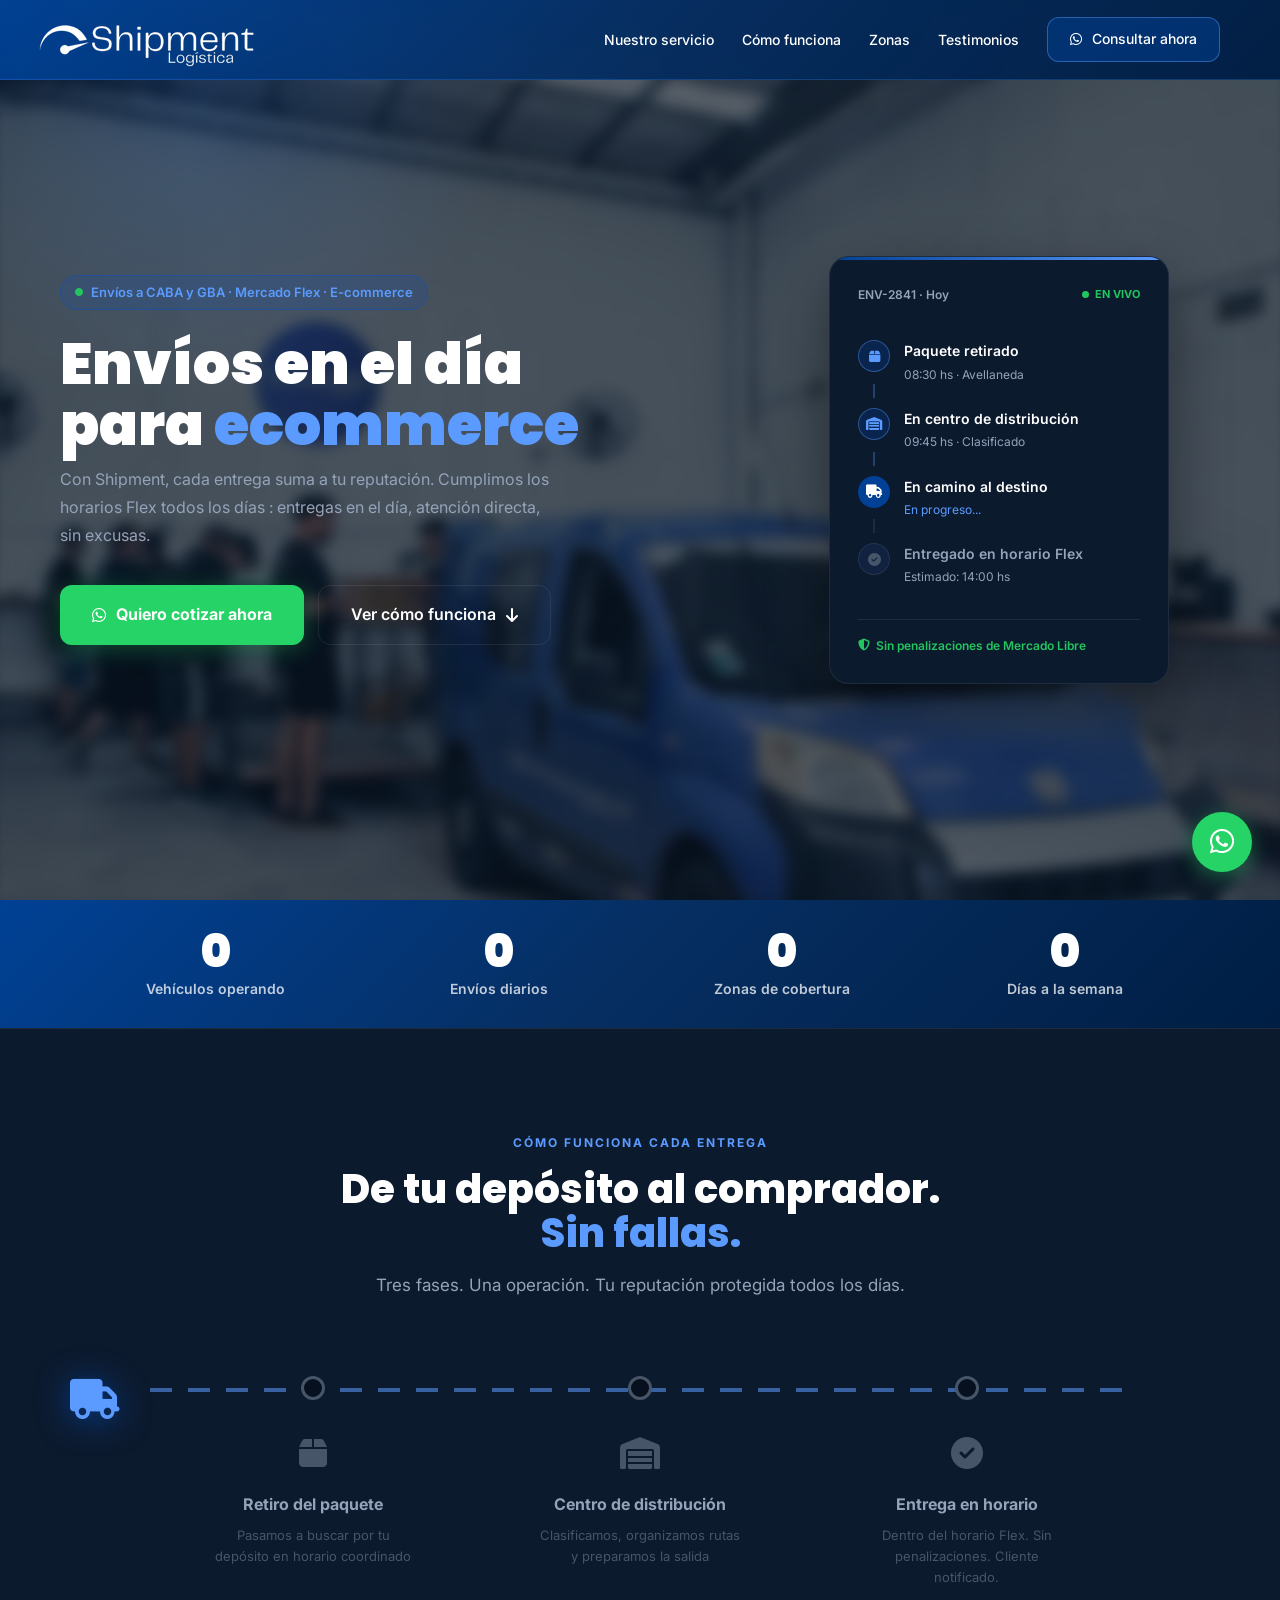
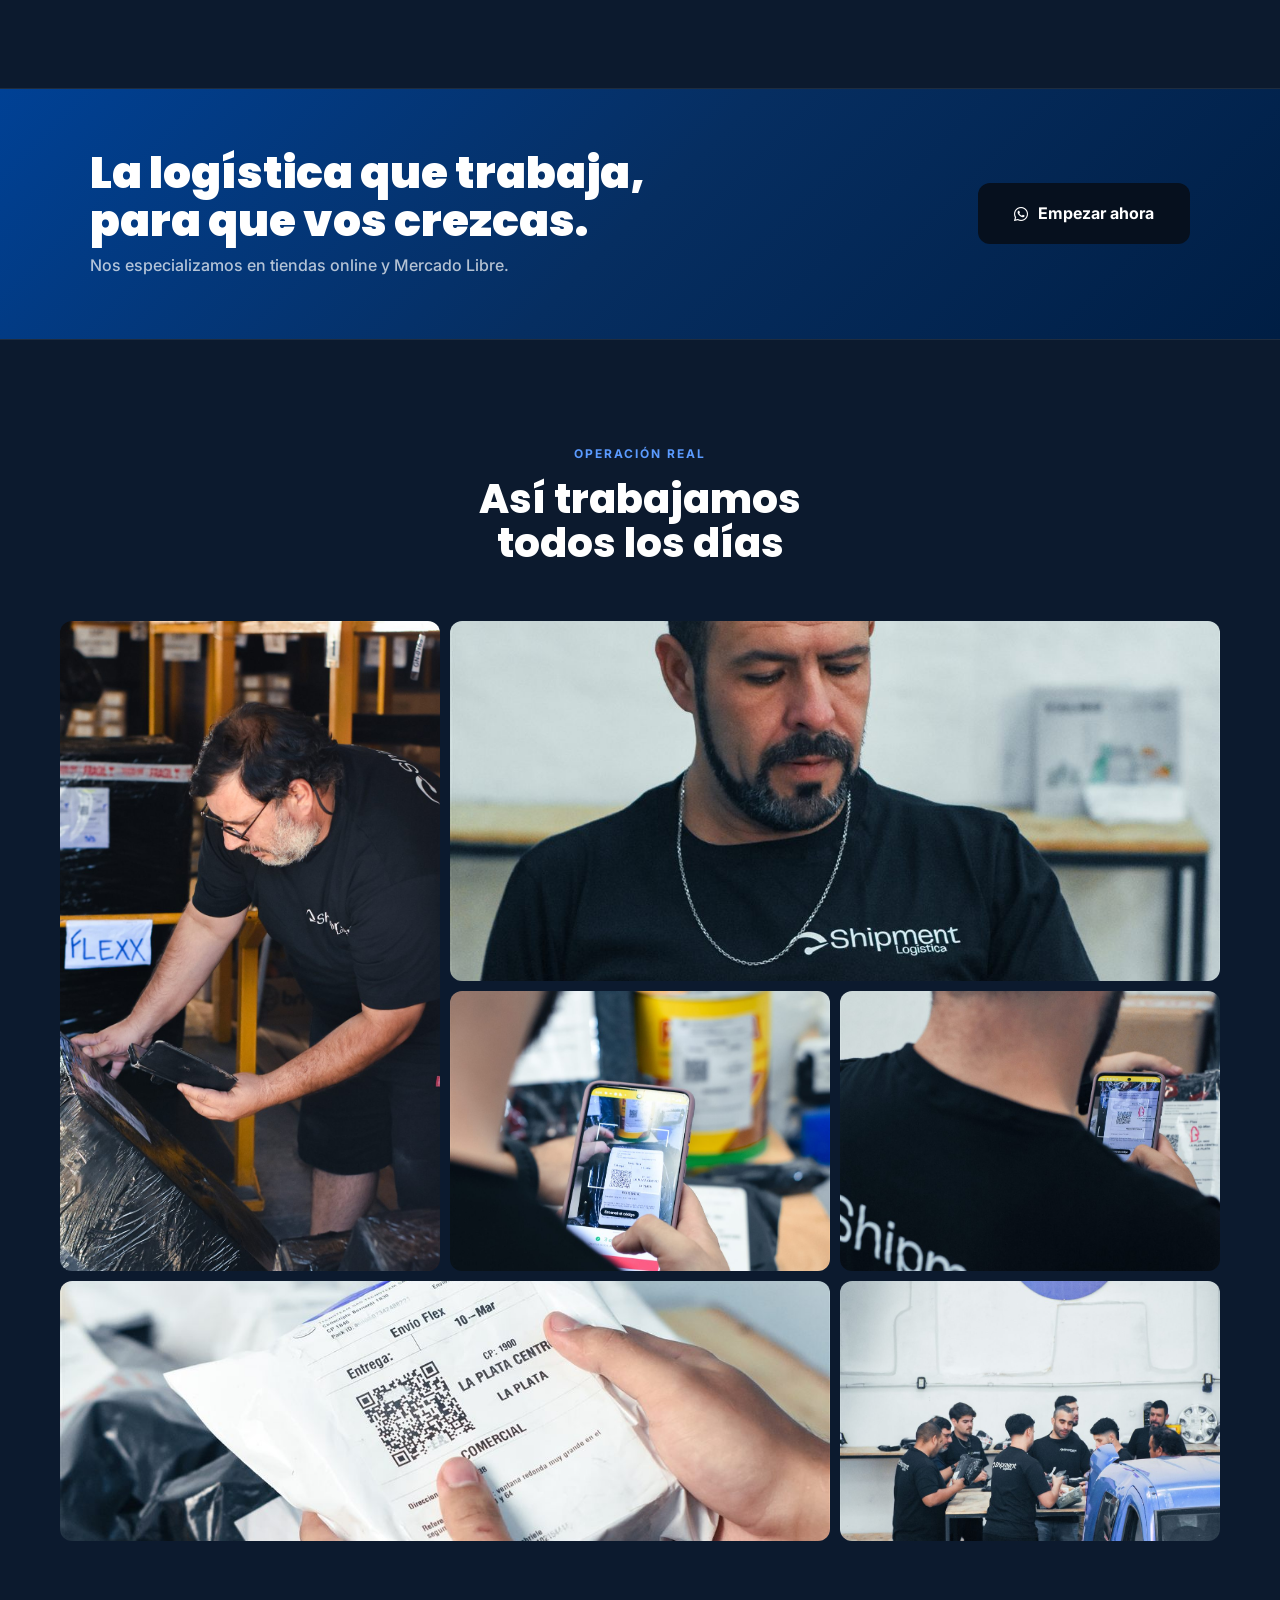
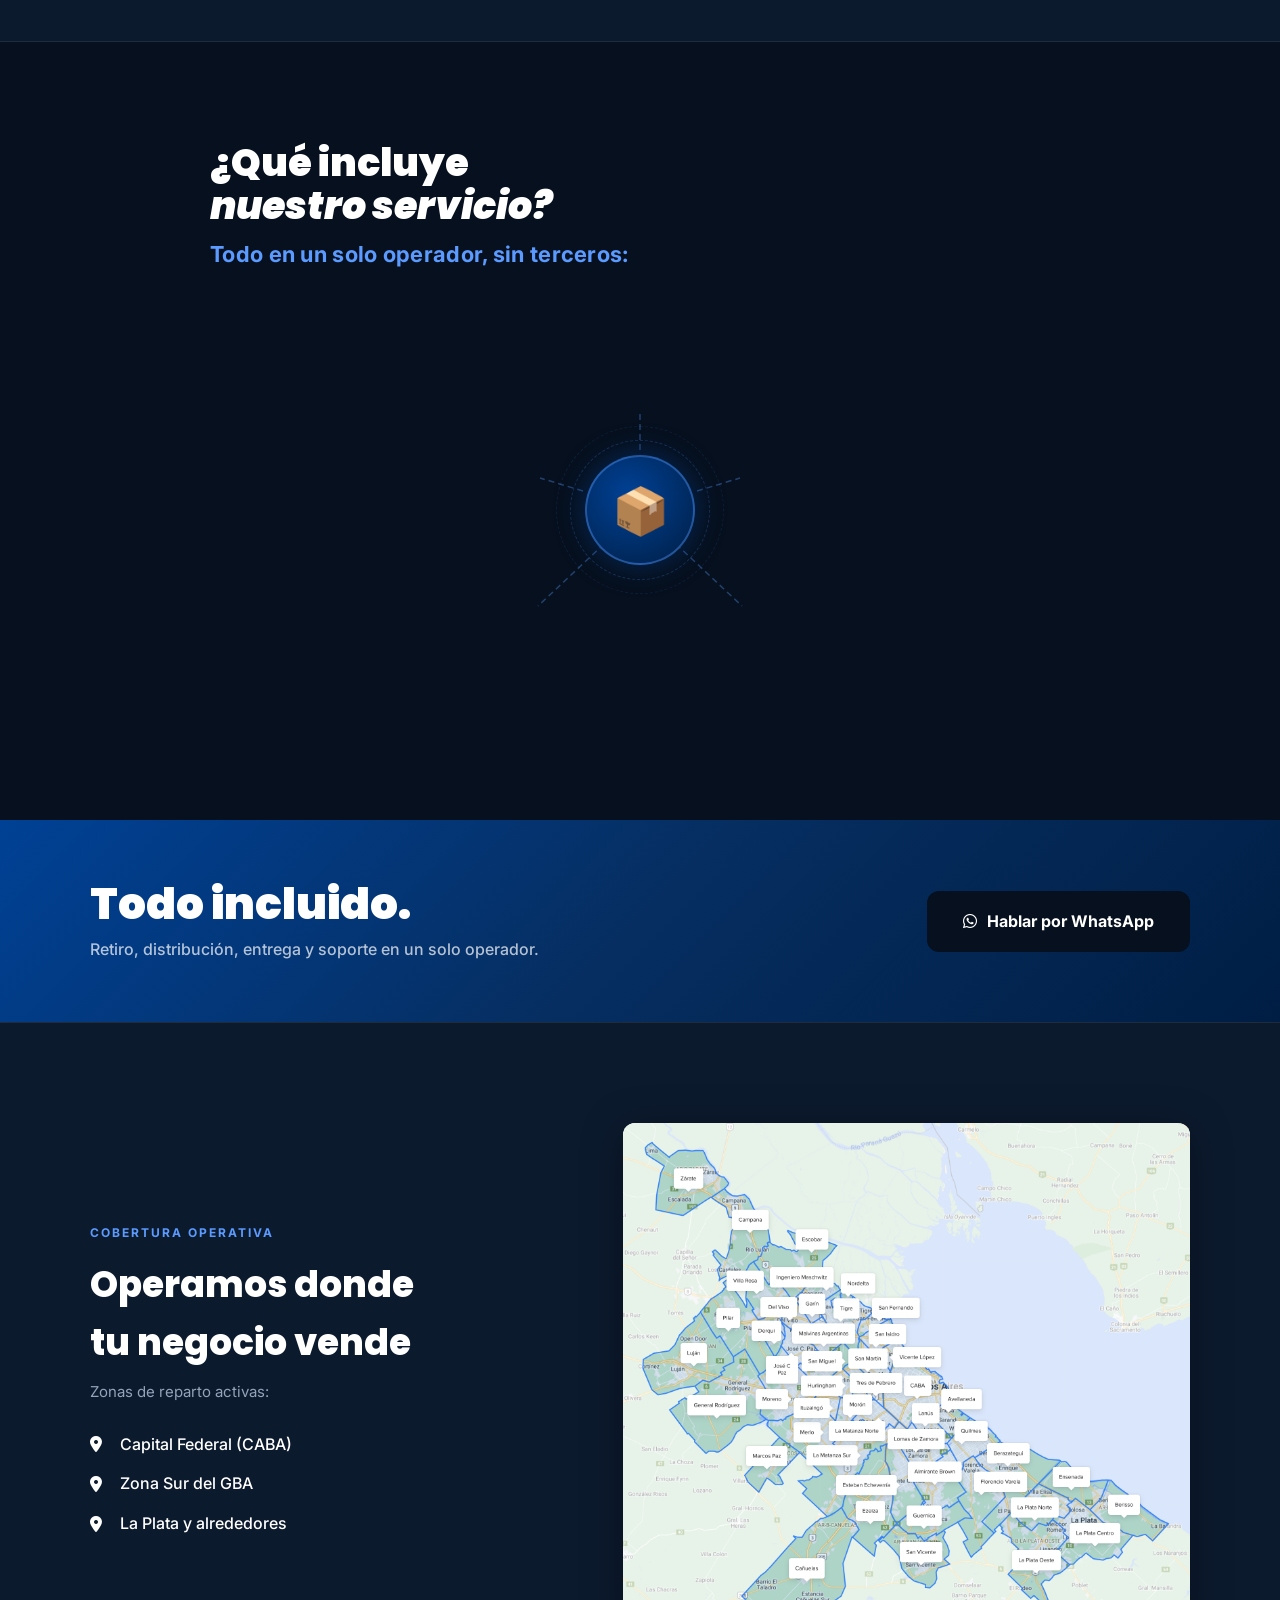
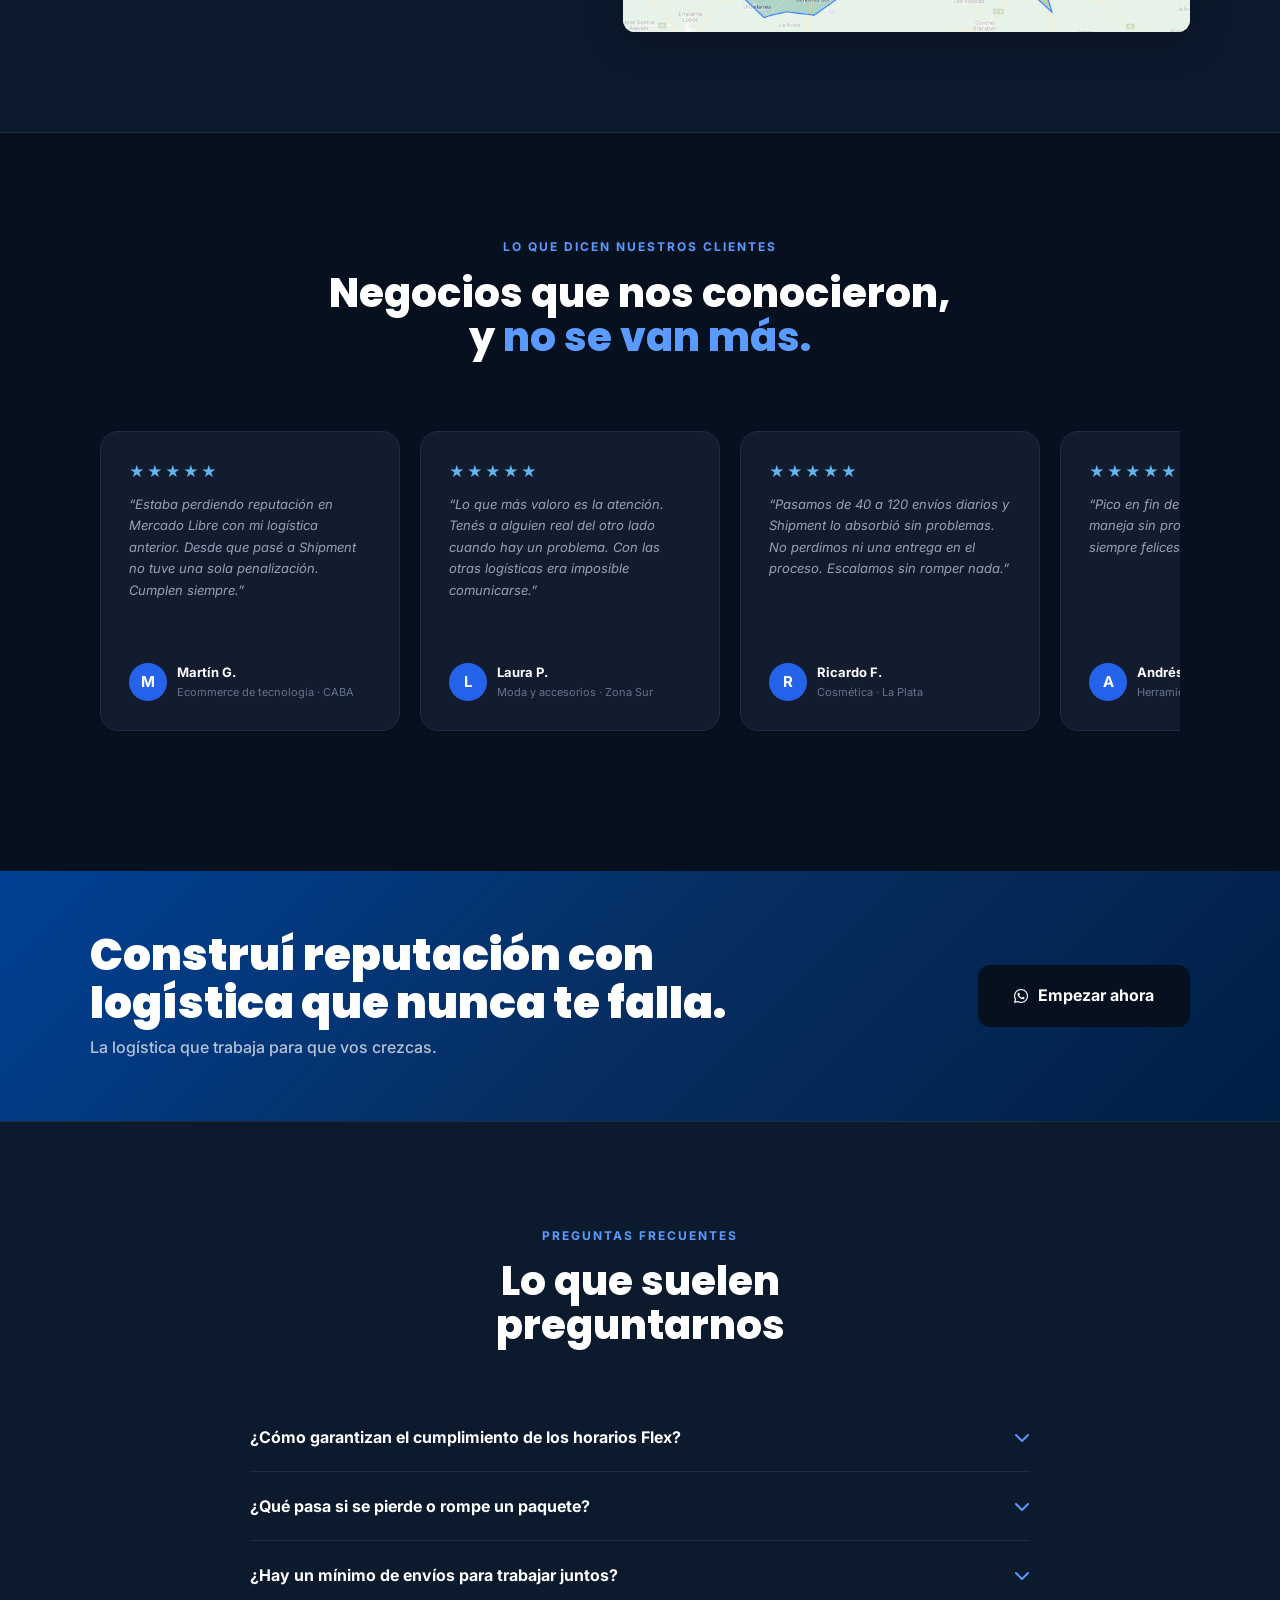
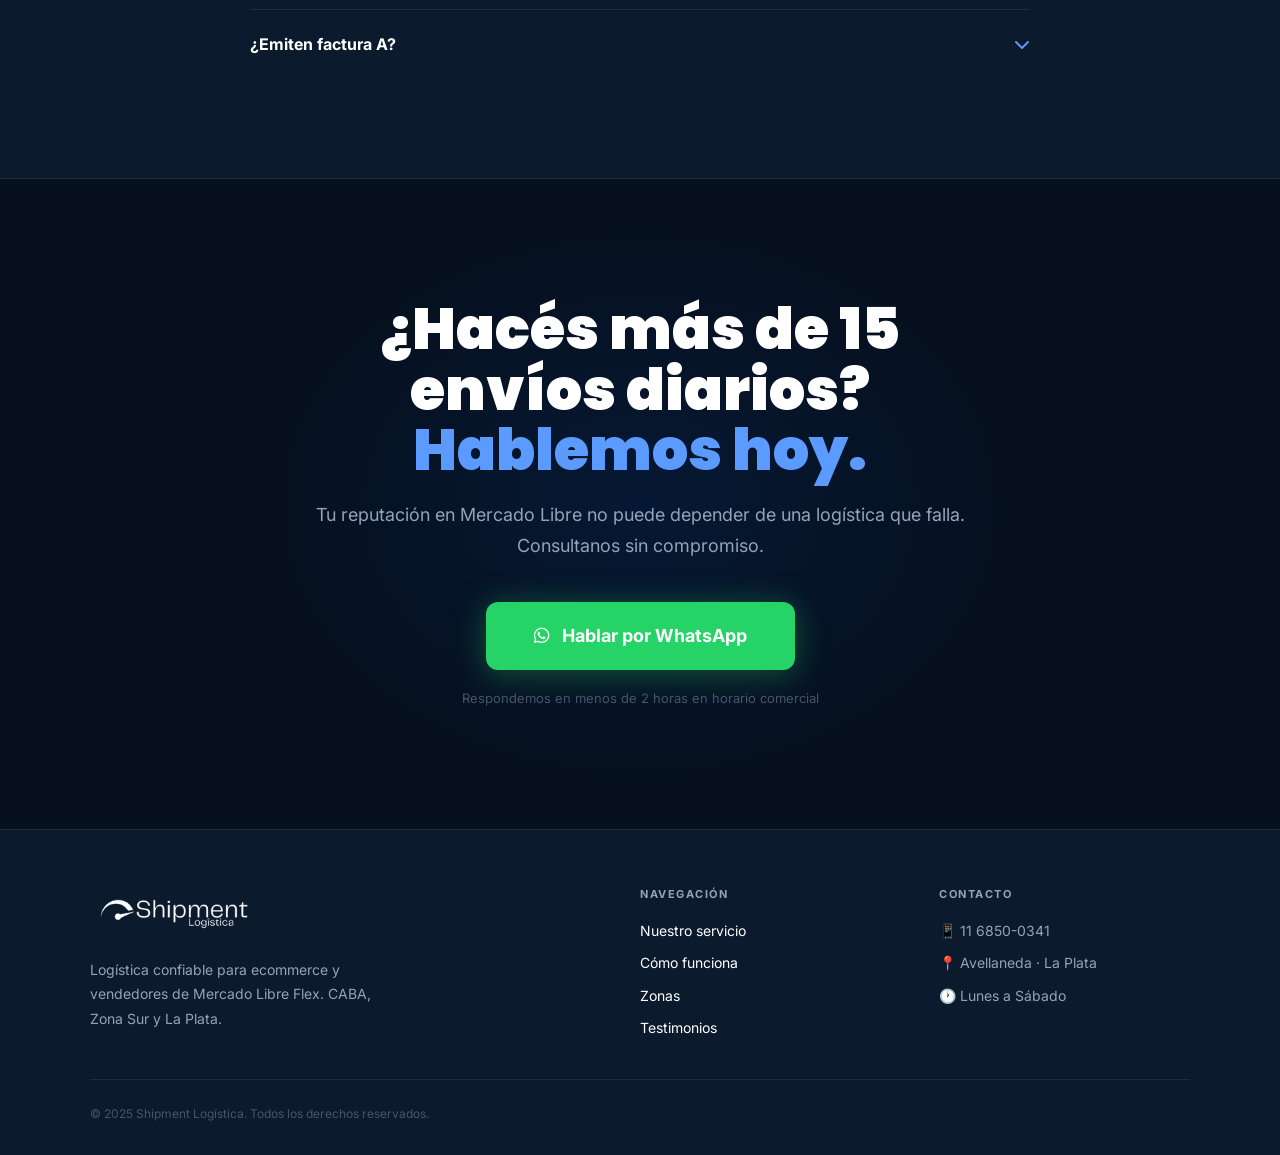
==== commit 17f7da75: "Add files via upload" ====
--- a/index.html
+++ b/index.html
@@ -1,19 +1,12 @@
 ﻿<!DOCTYPE html>
 <html lang="es">
 <head>
-<!-- Google Tag Manager -->
-<script>(function(w,d,s,l,i){w[l]=w[l]||[];w[l].push({'gtm.start':
-new Date().getTime(),event:'gtm.js'});var f=d.getElementsByTagName(s)[0],
-j=d.createElement(s),dl=l!='dataLayer'?'&l='+l:'';j.async=true;j.src=
-'https://www.googletagmanager.com/gtm.js?id='+i+dl;f.parentNode.insertBefore(j,f);
-})(window,document,'script','dataLayer','GTM-T6SLXXRL');</script>
-<!-- End Google Tag Manager -->
+   
     <meta charset="UTF-8">
     <meta name="viewport" content="width=device-width, initial-scale=1.0">
     <title>Shipment Logística : Logística para Mercado Libre Flex y Ecommerce</title>
-    <link rel="icon" type="image/png" href="[data-uri]">
-    <link rel="shortcut icon" type="image/png" href="[data-uri]">
-    <link rel="apple-touch-icon" href="[data-uri]">
+    <link rel="icon" type="image/png" href="[data-uri]">
+    <link rel="apple-touch-icon" href="[data-uri]">
     <meta name="description" content="Logística confiable para vendedores de Mercado Libre Flex y ecommerce. Entregas en CABA, Zona Sur y La Plata. Sin penalizaciones.">
     <meta property="og:title" content="Shipment Logística">
     <meta property="og:description" content="Logística confiable para Mercado Libre Flex y ecommerce. CABA, Zona Sur y La Plata.">
@@ -57,6 +50,7 @@
         * { margin: 0; padding: 0; box-sizing: border-box; }
         html { scroll-behavior: smooth; overflow-x: hidden; }
         body {
+           
             font-family: 'Inter', sans-serif;
             background: var(--bg);
             color: var(--white);
@@ -141,7 +135,6 @@
         /* ─── HERO ─── */
         .hero {
             min-height: 100vh;
-            background: #1F2937;
             display: grid;
             grid-template-columns: 55% 45%;
             gap: 40px;
@@ -156,7 +149,7 @@
             background-image: url('[data-uri]');
             background-size: cover;
             background-position: center 40%;
-            filter: blur(4.8px);
+            filter: blur(7px);
             opacity: 0.32;
             z-index: 0;
         }
@@ -803,19 +796,20 @@
             background: var(--surface);
             border-top: 1px solid var(--border); border-bottom: 1px solid var(--border);
         }
-                
-                        .zona-list { list-style: none; display: flex; flex-direction: column; gap: 14px; }
+        .zonas__inner { max-width: 1100px; margin: 0 auto; }
+        .zonas__grid { display: grid; grid-template-columns: 5fr 6fr; gap: 60px; align-items: center; }
+        .zonas__left h3 { font-family: 'Poppins', sans-serif; font-size: 36px; font-weight: 800; margin-bottom: 8px; }
+        .zonas__sub { font-size: 15px; color: var(--gray-lt); margin-bottom: 28px; }
+        .zona-list { list-style: none; display: flex; flex-direction: column; gap: 14px; }
         .zona-list li { display: flex; align-items: center; gap: 12px; font-size: 16px; font-weight: 500; }
         .zona-list li i { color: var(--yellow); width: 18px; }
-        
+        .zonas__right { display: flex; flex-direction: column; gap: 14px; }
         .zona-card {
             background: var(--bg); border: 1px solid var(--border); border-radius: var(--r);
             padding: 20px 24px; display: flex; align-items: center; gap: 16px;
             transition: var(--ease);
         }
         .zona-card:hover { border-color: rgba(255,210,0,.25); }
-                                        @media (max-width: 768px) {
-                                }
         .zona-card__icon {
             width: 44px; height: 44px; min-width: 44px;
             background: rgba(0,82,204,.15); border-radius: 10px;
@@ -828,26 +822,7 @@
         /* ─── TESTIMONIOS ─── */
         .testimonios { padding: 100px 60px; max-width: 1200px; margin: 0 auto; }
         .testimonios__grid { display: grid; grid-template-columns: repeat(3, 1fr); gap: 20px; }
-        .tcard {
-            background: var(--surface); border: 1px solid var(--border);
-            border-radius: var(--r-lg); padding: 32px; position: relative;
-        }
-        .tcard::before {
-            content: '"'; position: absolute; top: 12px; right: 24px;
-            font-size: 90px; color: rgba(91,155,255,.1);
-            font-family: Georgia, serif; line-height: 1;
-        }
-        .tcard__stars { color: var(--accent); font-size: 14px; margin-bottom: 16px; }
-        .tcard__text  { font-size: 15px; color: var(--gray-lt); line-height: 1.75; margin-bottom: 24px; font-style: italic; }
-        .tcard__author { display: flex; align-items: center; gap: 12px; }
-        .tcard__av {
-            width: 44px; height: 44px; border-radius: 50%;
-            background: rgba(0,82,204,.15); border: 1px solid rgba(91,155,255,.35);
-            display: flex; align-items: center; justify-content: center;
-            font-weight: 700; font-size: 18px; color: var(--accent);
-        }
-        .tcard__name { font-weight: 700; font-size: 14px; }
-        .tcard__biz  { font-size: 12px; color: var(--gray-lt); }
+        
 
         /* ─── FAQ ─── */
         .faq {
@@ -949,7 +924,7 @@
         }
         @media (max-width: 768px) {
             .navbar { padding: 0 16px 0 0; height: 72px; }
-            .navbar__logo img { height: 50px; width: auto; max-width: none; display: block; }
+            .navbar__logo img { height: 35px; width: auto; display: block; }
             .navbar__links { display: none; }
             .hamburger { display: flex; }
             .hero { padding: 100px 24px 60px; }
@@ -984,7 +959,7 @@
             .diferencial-orb { padding: 48px 16px; }
             .callout-band { padding: 48px 24px; }
             .zonas { padding: 64px 24px; }
-            
+            .zonas__grid { grid-template-columns: 1fr; gap: 40px; }
             .testimonios { padding: 64px 24px; }
             .testimonios__grid { grid-template-columns: 1fr; }
             .equipo { padding: 32px 12px; }
@@ -1035,7 +1010,7 @@
         }
         .mapa-svg-zonas { width: 100%; height: auto; display: block; }
         /* ─── MAPA GOOGLE ─── */
-        
+        .zonas__grid { align-items: center; }
         .mapa-google {
             position: relative;
             border-radius: var(--r-lg);
@@ -1104,38 +1079,89 @@
             .mapa-google { height: 300px; margin-top: 32px; }
         }
     
-        /* --- ZONAS --- */
-        .zonas { padding: 100px 0; background: var(--surface); border-top: 1px solid var(--border); }
-        @media (max-width:768px){ .zonas { padding: 64px 0; } }
-        .zonas__inner {
-            max-width: 1200px; margin: 0 auto; padding: 0 48px;
-            display: grid; grid-template-columns: 1fr 1.5fr; gap: 64px; align-items: center;
-        }
-        .zonas__left { display: flex; flex-direction: column; }
-        .zonas__left h3 { font-size: clamp(2rem, 4vw, 2.8rem); font-weight: 800; color: var(--white); margin: 12px 0 16px; line-height: 1.15; }
-        .zonas__sub { color: var(--text-dim); font-size: 1rem; margin-bottom: 28px; }
-        .zonas__list { list-style: none; padding: 0; margin: 0; display: flex; flex-direction: column; gap: 18px; }
-        .zonas__list li { display: flex; align-items: center; gap: 12px; color: var(--white); font-size: 1.05rem; font-weight: 500; }
-        .zonas__list li i { color: var(--accent); font-size: 1rem; width: 20px; text-align: center; flex-shrink: 0; }
-        .zonas__right { }
-        .mapa-zonas { border-radius: 16px; overflow: hidden; border: 1px solid var(--border); box-shadow: 0 8px 40px rgba(0,0,0,0.35); }
-        .mapa-zonas__img { width: 100%; height: auto; display: block; }
+        /* ---- SELLO HERO ---- */
+        .hero__title-row {
+            display: flex; align-items: flex-start; gap: 20px; margin-bottom: 0;
+        }
+        .hero__title-row h1 { flex: 1; margin-bottom: 0; }
+        
+
+        /* ---- CAMERA HIDDEN ---- */
+        .foto-slot.has-photo::after,
+        .foto-slot.has-photo:hover::after { display: none !important; }
+        .foto-slot.has-photo { cursor: pointer !important; }
+
+        /* ---- LIGHTBOX GALERIA ---- */
+        .gmodal {
+            display: none; position: fixed; inset: 0; z-index: 9100;
+            align-items: center; justify-content: center; background: rgba(0,0,0,.88);
+        }
+        .gmodal.open { display: flex; }
+        .gmodal__img {
+            max-width: 90vw; max-height: 86vh; border-radius: 10px;
+            object-fit: contain; box-shadow: 0 8px 48px rgba(0,0,0,.6);
+        }
+        .gmodal__btn {
+            position: absolute; background: rgba(255,255,255,.13);
+            border: 1px solid rgba(255,255,255,.28); color: #fff; border-radius: 50%;
+            cursor: pointer; display: flex; align-items: center; justify-content: center;
+            transition: background .2s; line-height: 1;
+        }
+        .gmodal__btn:hover { background: rgba(255,255,255,.28); }
+        .gmodal__close { top: 16px; right: 20px; width: 44px; height: 44px; font-size: 20px; }
+        .gmodal__prev  { left: 16px; top: 50%; transform: translateY(-50%); width: 48px; height: 48px; font-size: 22px; }
+        .gmodal__next  { right: 16px; top: 50%; transform: translateY(-50%); width: 48px; height: 48px; font-size: 22px; }
+        .gmodal__counter { position: absolute; bottom: 18px; left: 50%; transform: translateX(-50%);
+            color: rgba(255,255,255,.65); font-size: 13px; }
+
+        /* ---- MAPA MODAL ---- */
+        .mmodal { display: none; position: fixed; inset: 0; z-index: 9100;
+            align-items: center; justify-content: center; background: rgba(0,0,0,.88); }
+        .mmodal.open { display: flex !important; }
+        .mmodal__img { max-width: 96vw; max-height: 92vh; border-radius: 12px; object-fit: contain; }
+        .mmodal__close { position: absolute; top: 16px; right: 20px;
+            background: rgba(255,255,255,.13); border: 1px solid rgba(255,255,255,.28);
+            color: #fff; border-radius: 50%; width: 44px; height: 44px; font-size: 20px;
+            cursor: pointer; display: flex; align-items: center; justify-content: center; }
+        .mmodal__close:hover { background: rgba(255,255,255,.28); }
+
+        /* ---- ZONAS MAPA ESTÁTICO ---- */
+        .zonas__map-wrap {
+            position: relative; overflow: hidden;
+            background: #fff; border-radius: 12px;
+            box-shadow: 0 6px 40px rgba(0,0,0,.35);
+            cursor: zoom-in;
+        }
+        .zonas__map-img {
+            width: 100%; height: auto;
+            display: block; object-fit: contain;
+        }
+
+        /* ---- TESTIMONIOS ---- */
+        .testimonios { padding: 100px 60px; max-width: 1200px; margin: 0 auto; }
+        
         @media (max-width: 900px) {
-            .zonas__inner { grid-template-columns: 1fr; gap: 40px; padding: 0 24px; }
-        }
-
-    </style>
+            .trow, .trow--4, .trow--5 { grid-template-columns: repeat(2, 1fr); }
+        }
+        @media (max-width: 600px) {
+            .testimonios { padding: 60px 20px; }
+            .trow, .trow--4, .trow--5 { grid-template-columns: 1fr; }
+        }
+        @media (max-width: 768px) {
+            .hero__title-row { flex-direction: column; gap: 12px; }
+            .sello { width: 80px; height: 80px; }
+            .sello__body { width: 62px; height: 62px; }
+        }
+            100% { transform: translateX(-1920px); }
+        }
+        </style>
 </head>
 <body>
-<!-- Google Tag Manager (noscript) -->
-<noscript><iframe src="https://www.googletagmanager.com/ns.html?id=GTM-T6SLXXRL"
-height="0" width="0" style="display:none;visibility:hidden"></iframe></noscript>
-<!-- End Google Tag Manager (noscript) -->
 
     <!-- NAVBAR -->
     <nav class="navbar">
         <a href="#" class="navbar__logo">
-            <img src="[data-uri]" alt="Shipment Logística"
+            <img src="[data-uri]" alt="Shipment Logística"
                  onerror="this.style.display='none'; document.getElementById('logo-text').style.display='block'">
             <span id="logo-text" class="navbar__logo-fallback" style="display:none">Shipment<span>LOGÍSTICA</span></span>
         </a>
@@ -1145,7 +1171,7 @@
             <li><a href="#zonas">Zonas</a></li>
             <li><a href="#testimonios">Testimonios</a></li>
             <li>
-                <a href="https://wa.me/5491130560961?text=Hola%2C%20quiero%20consultar%20por%20log%C3%ADstica%20para%20mi%20negocio"
+                <a href="https://wa.me/5491168500341?text=Hola%2C%20quiero%20consultar%20por%20log%C3%ADstica%20para%20mi%20negocio"
                    class="btn-nav-cta" target="_blank" rel="noopener">
                     <i class="fab fa-whatsapp"></i> Consultar ahora
                 </a>
@@ -1163,7 +1189,7 @@
         <a href="#ruta"        onclick="closeMenu()">Cómo funciona</a>
         <a href="#zonas"       onclick="closeMenu()">Zonas</a>
         <a href="#testimonios" onclick="closeMenu()">Testimonios</a>
-        <a href="https://wa.me/5491130560961?text=Hola%2C%20quiero%20consultar%20por%20log%C3%ADstica%20para%20mi%20negocio"
+        <a href="https://wa.me/5491168500341?text=Hola%2C%20quiero%20consultar%20por%20log%C3%ADstica%20para%20mi%20negocio"
            class="btn-wa-sm" target="_blank" rel="noopener" onclick="closeMenu()">
             <i class="fab fa-whatsapp"></i> Consultar por WhatsApp
         </a>
@@ -1177,7 +1203,7 @@
                 Envíos a CABA y GBA · Mercado Flex · E-commerce
             </div>
 
-            <h1>Un buen envío vale<br>más de lo que <em>pensás</em></h1>
+            <h1>Envíos en el<br class="br-mob"> día <br class="br-desk">para <br class="br-mob"><em>ecommerce</em></h1>
 
             <p class="hero__sub">
                 Con Shipment, cada entrega suma a tu reputación. Cumplimos los horarios Flex
@@ -1185,11 +1211,11 @@
             </p>
 
             <div class="hero__ctas">
-                <a href="https://wa.me/5491130560961?text=Hola%2C%20quiero%20consultar%20por%20log%C3%ADstica%20para%20mi%20negocio"
+<a href="https://wa.me/5491168500341?text=Hola%2C%20quiero%20consultar%20por%20log%C3%ADstica%20para%20mi%20negocio"
                    class="btn-wa-lg" target="_blank" rel="noopener">
                     <i class="fab fa-whatsapp"></i> Quiero cotizar ahora
                 </a>
-                <a href="#ruta" class="btn-ghost">
+                                <a href="#ruta" class="btn-ghost">
                     Ver cómo funciona <i class="fas fa-arrow-down"></i>
                 </a>
             </div>
@@ -1323,11 +1349,11 @@
         <div class="callout-band__inner">
             <div>
                 <div class="callout-band__text">
-                    Construí reputación con<br>logística que nunca te falla.
-                </div>
-                <p class="callout-band__sub">La logística que trabaja para que vos crezcas.</p>
-            </div>
-            <a href="https://wa.me/5491130560961?text=Hola%2C%20quiero%20consultar%20por%20log%C3%ADstica%20para%20mi%20negocio"
+                    La logística que trabaja,<br>para que vos crezcas.
+                </div>
+                <p class="callout-band__sub">Nos especializamos en tiendas online y Mercado Libre.</p>
+            </div>
+            <a href="https://wa.me/5491168500341?text=Hola%2C%20quiero%20consultar%20por%20log%C3%ADstica%20para%20mi%20negocio"
                class="btn-dark" target="_blank" rel="noopener">
                 <i class="fab fa-whatsapp"></i> Empezar ahora
             </a>
@@ -1419,7 +1445,7 @@
                 <div class="callout-band__text">Todo incluido.</div>
                 <p class="callout-band__sub">Retiro, distribución, entrega y soporte en un solo operador.</p>
             </div>
-            <a href="https://wa.me/5491130560961?text=Hola%2C%20quiero%20consultar%20por%20log%C3%ADstica%20para%20mi%20negocio" class="btn-dark" target="_blank" rel="noopener">
+            <a href="https://wa.me/5491168500341?text=Hola%2C%20quiero%20consultar%20por%20log%C3%ADstica%20para%20mi%20negocio" class="btn-dark" target="_blank" rel="noopener">
                 <i class="fab fa-whatsapp"></i> Hablar por WhatsApp
             </a>
         </div>
@@ -1427,76 +1453,76 @@
     <!-- ZONAS -->
     <section class="zonas" id="zonas">
         <div class="zonas__inner">
-            <div class="zonas__left">
-                <span class="section-label">Cobertura operativa</span>
-                <h3>Operamos donde<br>tu negocio vende</h3>
-                <p class="zonas__sub">Más de 47 zonas de entrega activas en GBA y alrededores:</p>
-                <ul class="zonas__list">
-                    <li><i class="fas fa-location-dot"></i>Capital Federal (CABA)</li>
-                    <li><i class="fas fa-location-dot"></i>Todo el GBA</li>
-                    <li><i class="fas fa-location-dot"></i>La Plata y alrededores</li>
-                </ul>
-            </div>
-            <div class="zonas__right">
-                <div class="mapa-zonas">
-                    <img class="mapa-zonas__img" src="[data-uri]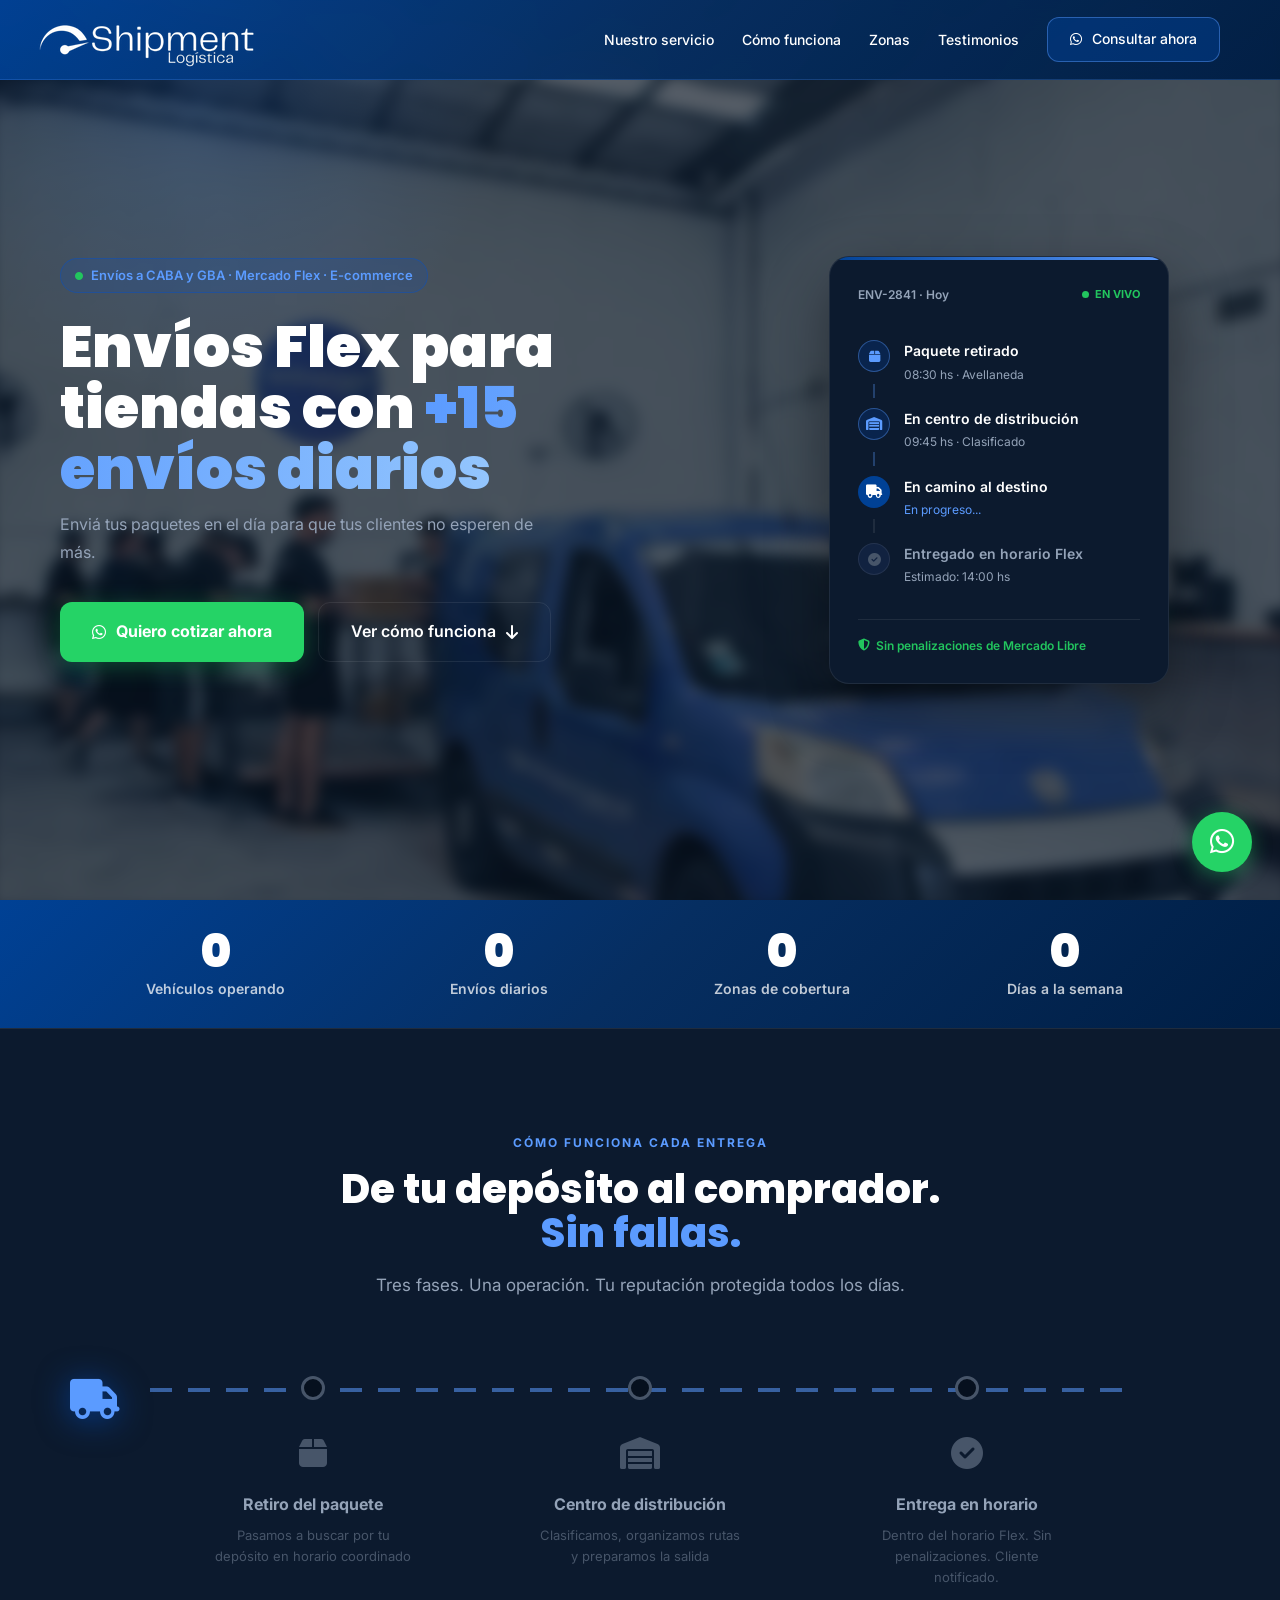
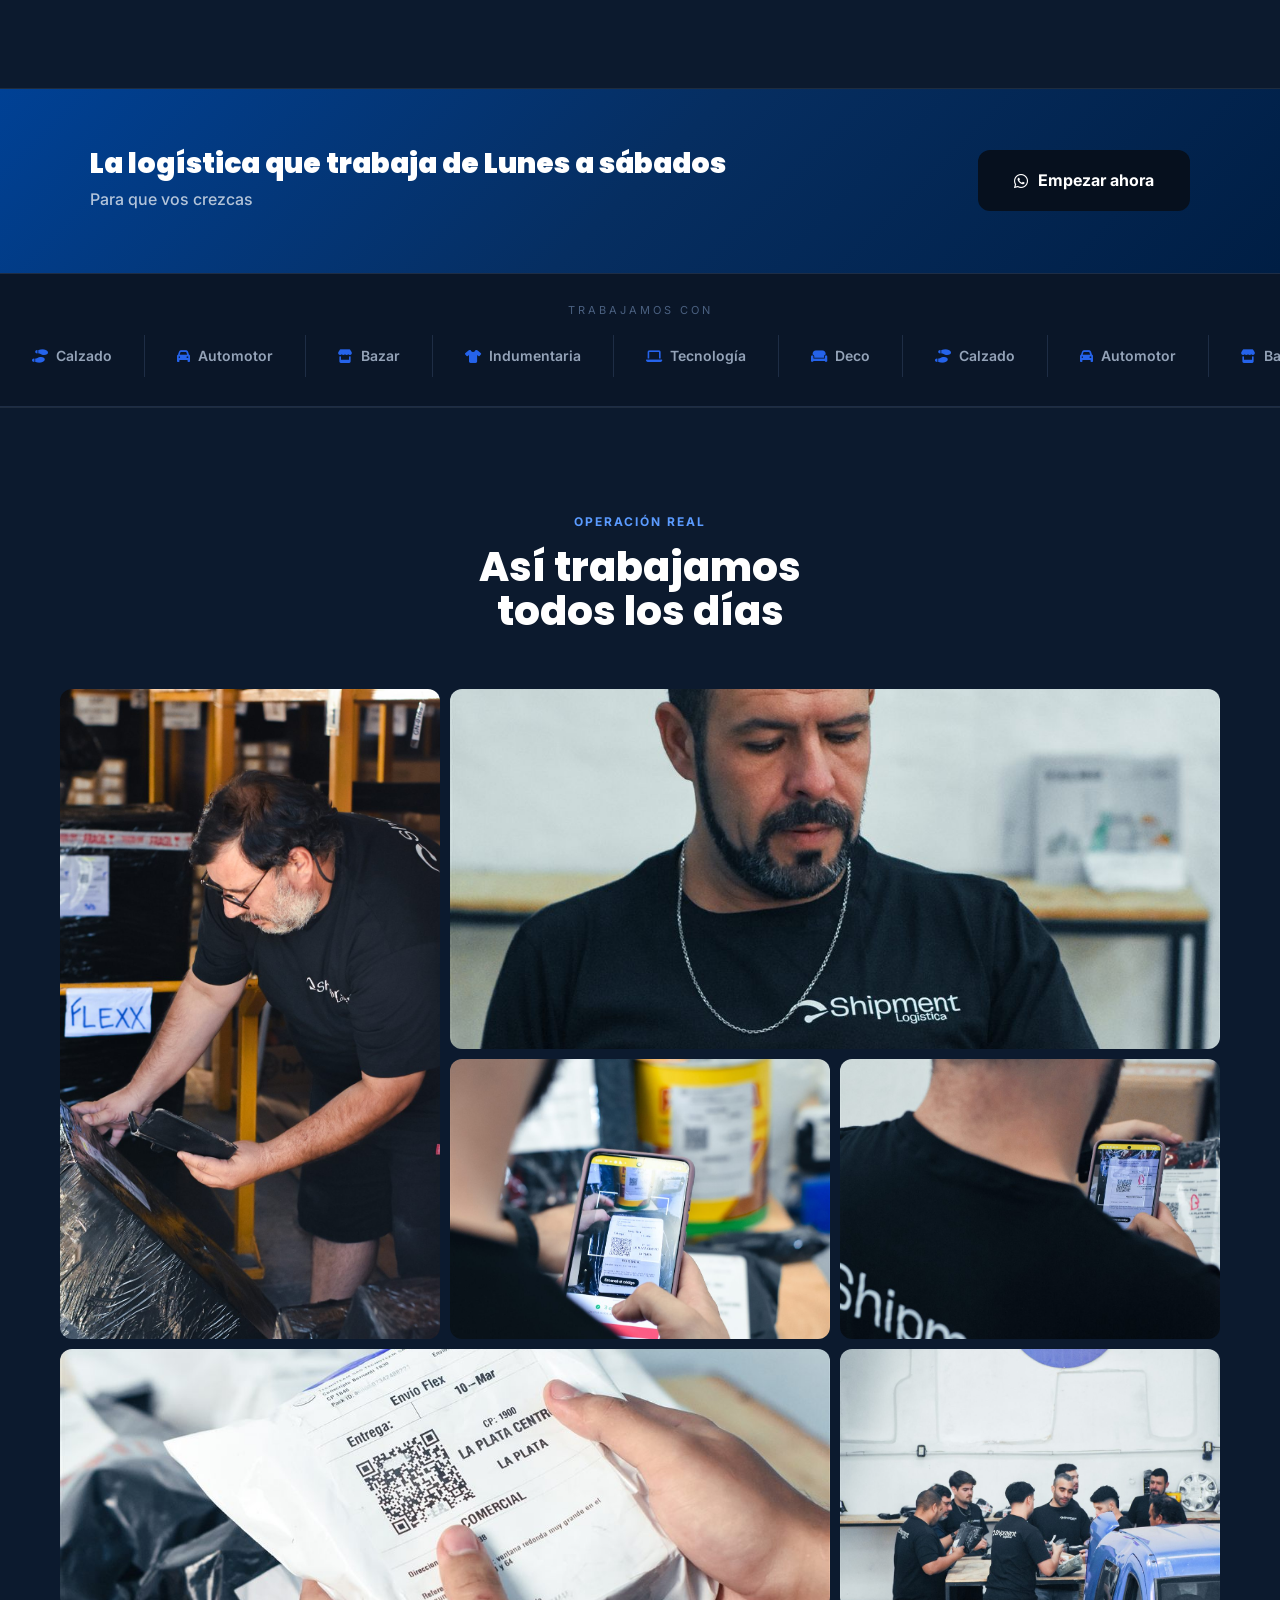
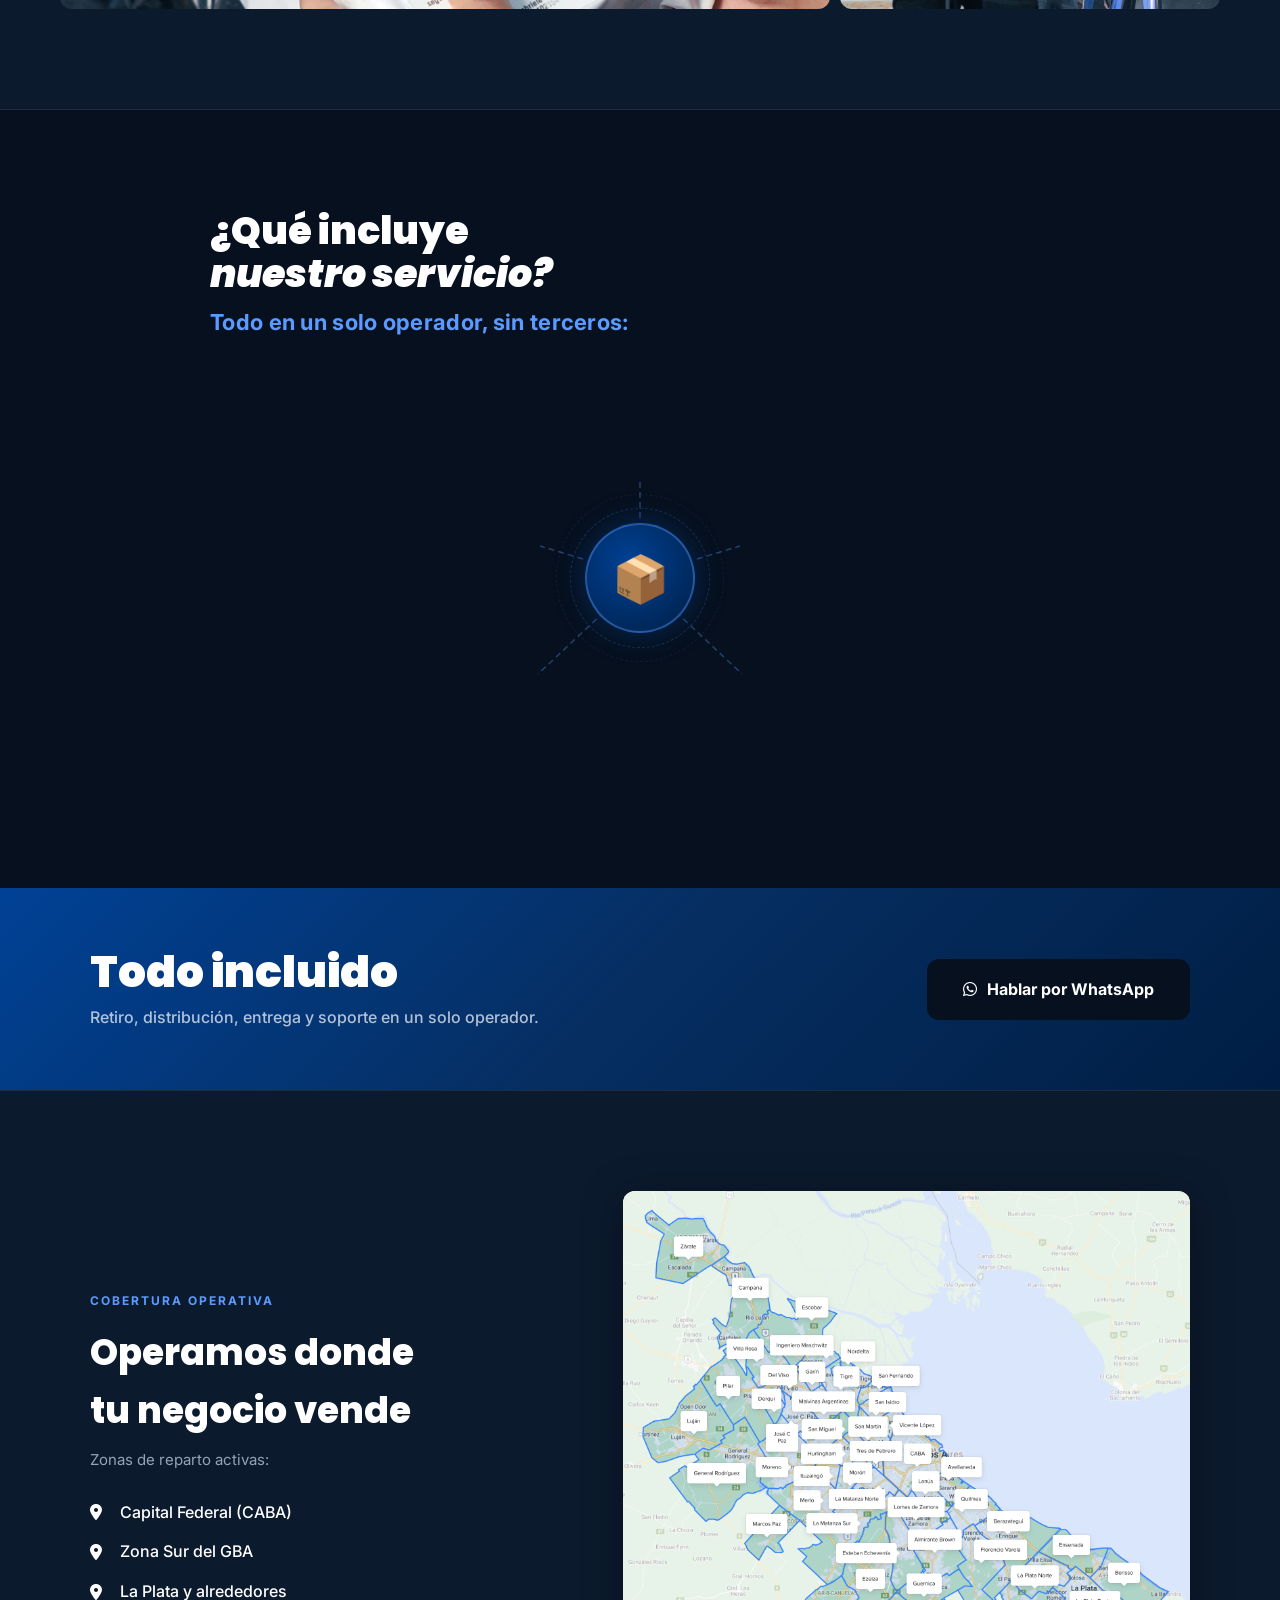
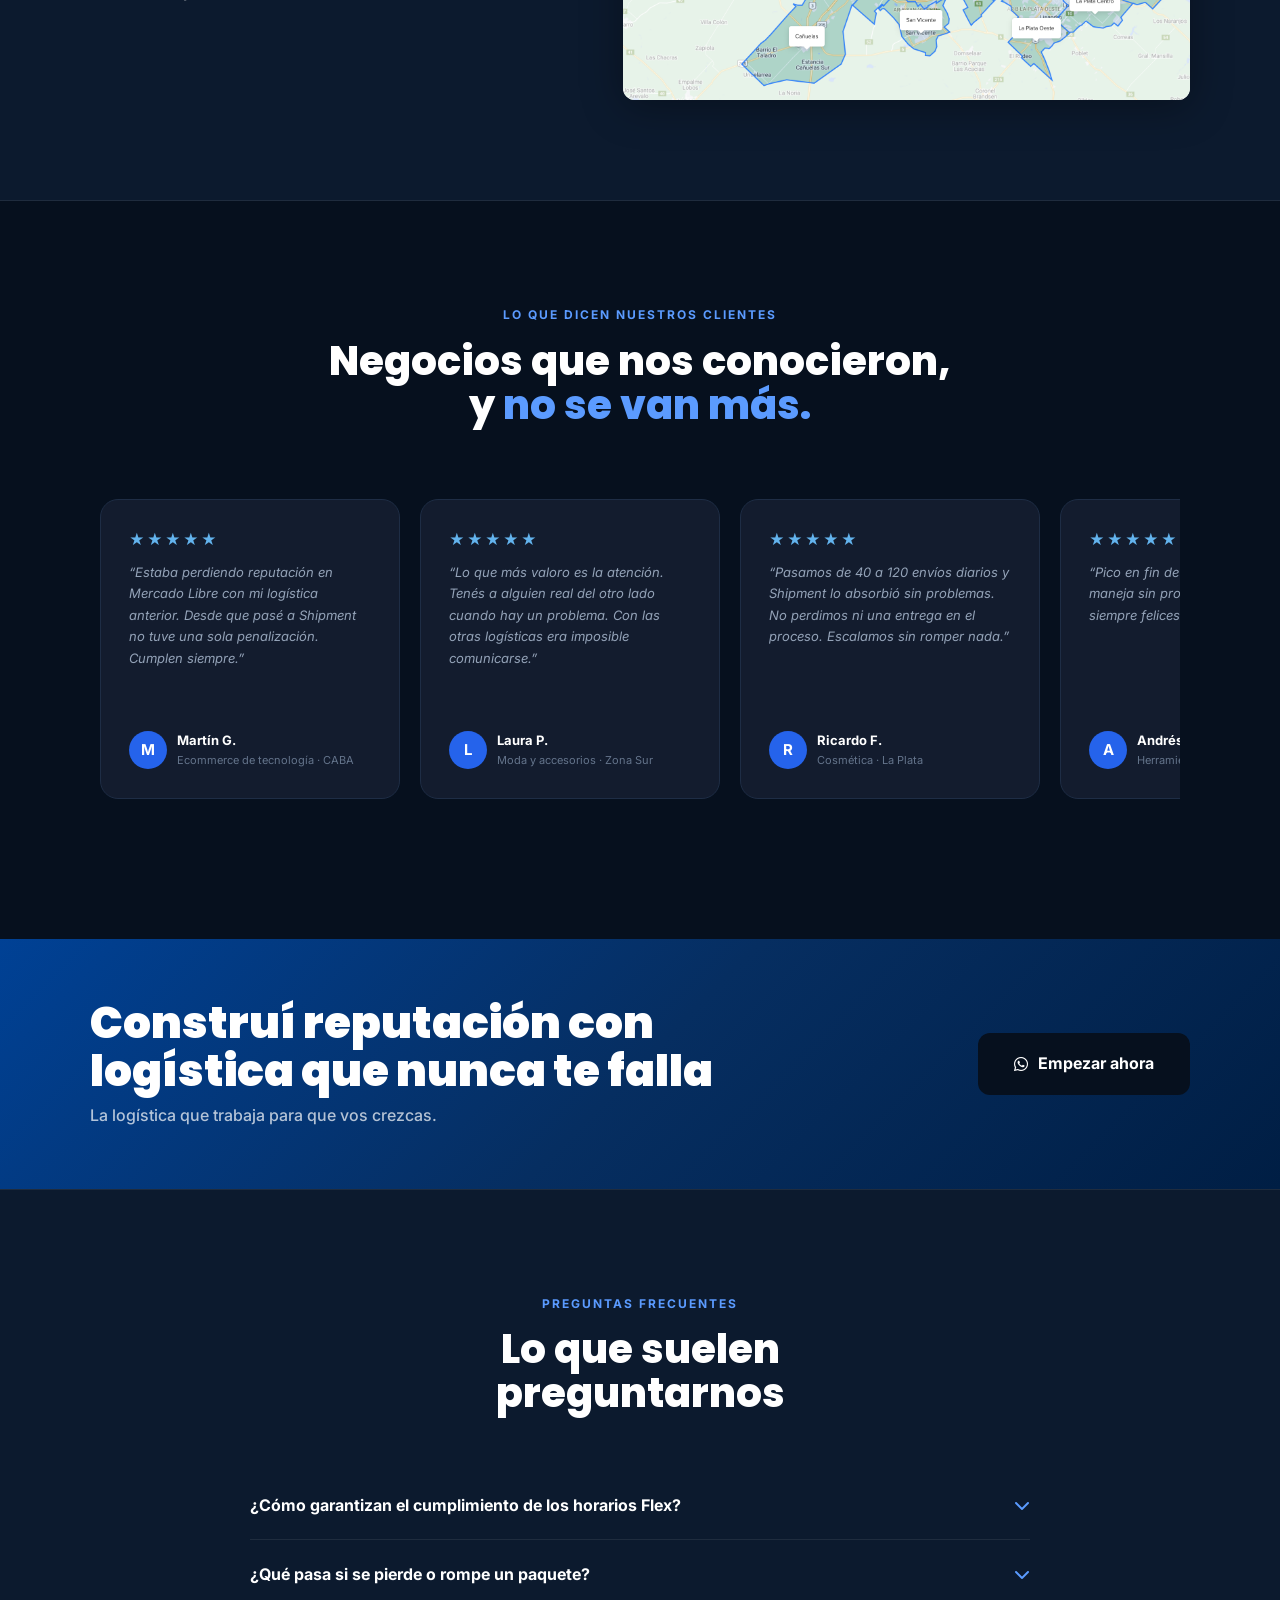
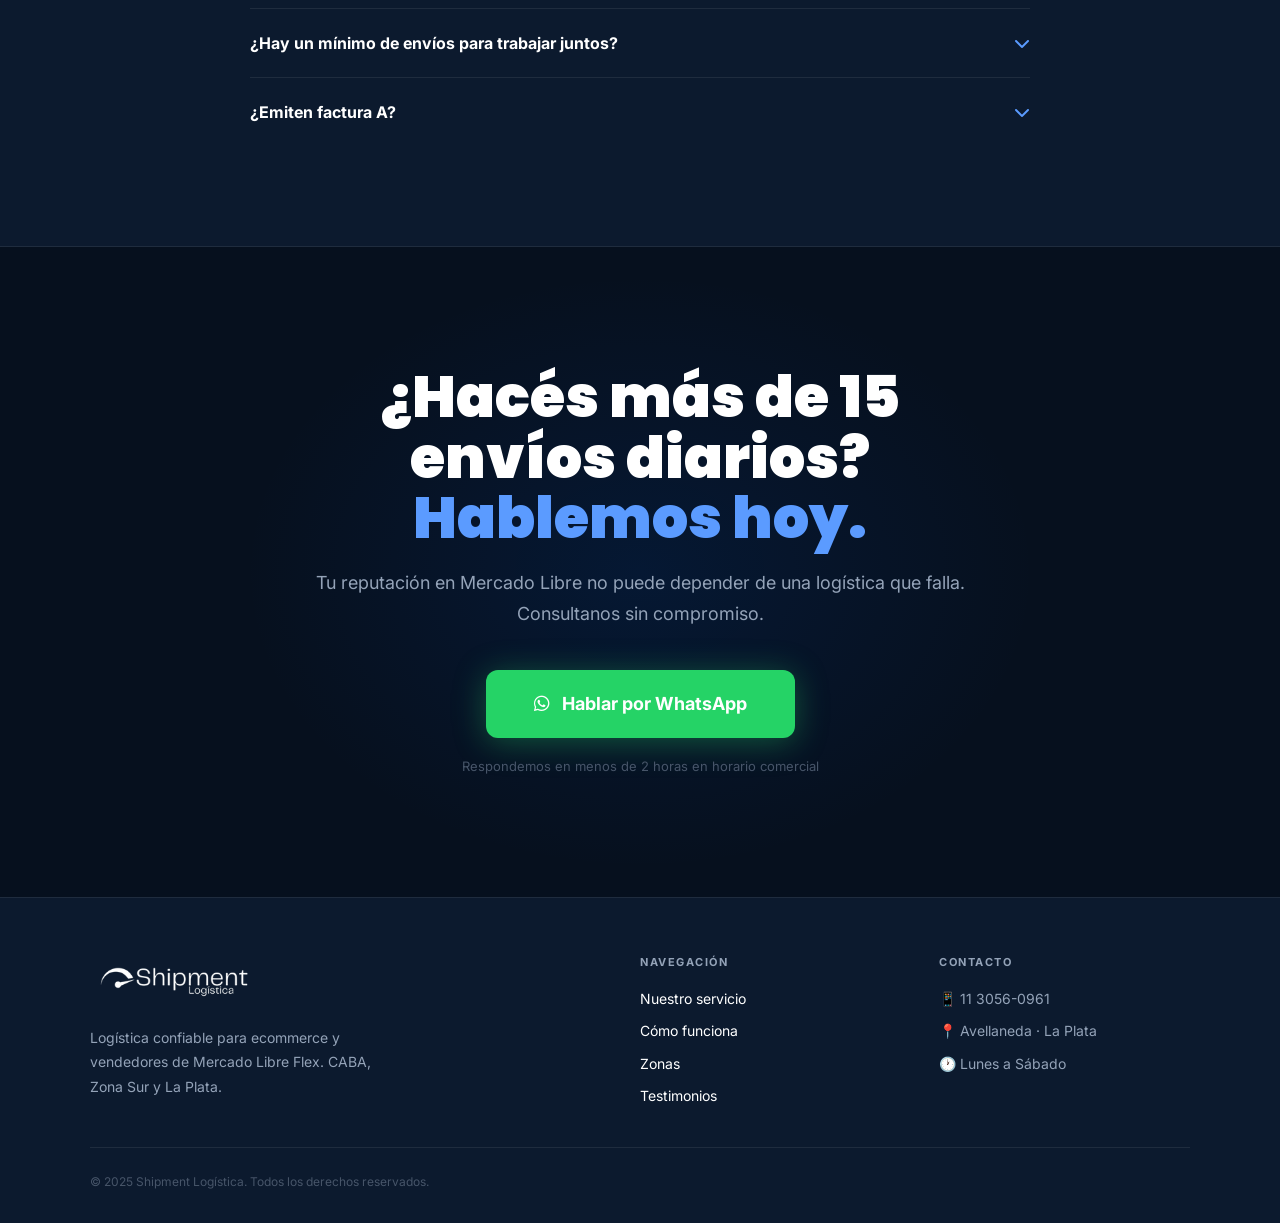
==== commit a66e8087: "Add files via upload" ====
--- a/index.html
+++ b/index.html
@@ -1,15 +1,21 @@
 ﻿<!DOCTYPE html>
 <html lang="es">
 <head>
-   
+    <!-- Google Tag Manager -->
+    <script>(function(w,d,s,l,i){w[l]=w[l]||[];w[l].push({'gtm.start':
+new Date().getTime(),event:'gtm.js'});var f=d.getElementsByTagName(s)[0],
+j=d.createElement(s),dl=l!='dataLayer'?'&l='+l:'';j.async=true;j.src=
+'https://www.googletagmanager.com/gtm.js?id='+i+dl;f.parentNode.insertBefore(j,f);
+})(window,document,'script','dataLayer','GTM-T6SLXXRL');</script>
+    <!-- End Google Tag Manager -->
     <meta charset="UTF-8">
     <meta name="viewport" content="width=device-width, initial-scale=1.0">
-    <title>Shipment Logística : Logística para Mercado Libre Flex y Ecommerce</title>
+    <title>Envios en el día para Ecommerce y Mercadolibre</title>
     <link rel="icon" type="image/png" href="[data-uri]">
     <link rel="apple-touch-icon" href="[data-uri]">
-    <meta name="description" content="Logística confiable para vendedores de Mercado Libre Flex y ecommerce. Entregas en CABA, Zona Sur y La Plata. Sin penalizaciones.">
-    <meta property="og:title" content="Shipment Logística">
-    <meta property="og:description" content="Logística confiable para Mercado Libre Flex y ecommerce. CABA, Zona Sur y La Plata.">
+    <meta name="description" content="Para empresas y tiendas online con 15 o mas envios diarios">
+    <meta property="og:title" content="Envios en el día para Ecommerce y Mercadolibre">
+    <meta property="og:description" content="Para empresas y tiendas online con 15 o mas envios diarios">
     <meta property="og:type" content="website">
     <script type="application/ld+json">
     {
@@ -177,7 +183,13 @@
             font-size: clamp(30px, 4.8vw, 58px);
             font-weight: 900; line-height: 1.05; margin-bottom: 10px;
         }
-        .hero h1 em { font-style: normal; color: var(--accent); }
+        .hero h1 em {
+            font-style: normal;
+            background: linear-gradient(90deg, #5B9BFF 0%, #93c5fd 100%);
+            -webkit-background-clip: text;
+            -webkit-text-fill-color: transparent;
+            background-clip: text;
+        }
 
         .hero__tagline {
             font-family: 'Poppins', sans-serif;
@@ -555,6 +567,54 @@
         .dif-deliv__text { font-size: 12px; color: var(--gray-lt); line-height: 1.65; }
 
         /* ─── CALLOUT BAND ─── */
+
+        /* ── RUBROS ─────────────────────────────────────────── */
+        .rubros {
+            background: #0a1628;
+            padding: 28px 0;
+            border-top: 1px solid #1e2d45;
+            border-bottom: 1px solid #1e2d45;
+            overflow: hidden;
+            width: 100%;
+        }
+        .rubros__label {
+            display: block;
+            text-align: center;
+            font-size: 11px;
+            letter-spacing: 3px;
+            text-transform: uppercase;
+            color: #4a6080;
+            margin-bottom: 16px;
+        }
+        @keyframes rubros-scroll {
+            from { transform: translateX(0); }
+            to   { transform: translateX(-50%); }
+        }
+        .rubros__list {
+            display: flex;
+            flex-wrap: nowrap;
+            width: max-content;
+            animation: rubros-scroll 22s linear infinite;
+            will-change: transform;
+        }
+        .rubros__list:hover { animation-play-state: paused; }
+        .rubros__item {
+            display: inline-flex;
+            align-items: center;
+            gap: 8px;
+            padding: 10px 28px;
+            font-size: 14px;
+            font-weight: 600;
+            color: #94a3b8;
+            white-space: nowrap;
+            border-right: 1px solid #1e2d45;
+            flex-shrink: 0;
+        }
+        .rubros__item i { color: #2563eb; font-size: 13px; }
+        @media (max-width: 768px) {
+            .rubros__item { padding: 8px 18px; font-size: 13px; }
+        }
+
         .callout-band {
             background: linear-gradient(135deg, #004195 0%, #062E61 50%, #001E44 100%);
             padding: 60px 60px;
@@ -578,6 +638,11 @@
             flex-shrink: 0;
         }
         .btn-dark:hover { background: var(--surface-2); transform: translateY(-2px); }
+        @media (max-width: 768px) {
+            .callout-band { padding: 40px 24px; }
+            .callout-band__inner { flex-direction: column; gap: 24px; text-align: center; }
+            [style*="white-space:nowrap"] { white-space: normal !important; }
+        }
 
         /* ─── EQUIPO / FOTOS ─── */
         .equipo {
@@ -1152,11 +1217,13 @@
             .sello { width: 80px; height: 80px; }
             .sello__body { width: 62px; height: 62px; }
         }
-            100% { transform: translateX(-1920px); }
-        }
         </style>
 </head>
 <body>
+    <!-- Google Tag Manager (noscript) -->
+    <noscript><iframe src="https://www.googletagmanager.com/ns.html?id=GTM-T6SLXXRL"
+height="0" width="0" style="display:none;visibility:hidden"></iframe></noscript>
+    <!-- End Google Tag Manager (noscript) -->
 
     <!-- NAVBAR -->
     <nav class="navbar">
@@ -1171,7 +1238,7 @@
             <li><a href="#zonas">Zonas</a></li>
             <li><a href="#testimonios">Testimonios</a></li>
             <li>
-                <a href="https://wa.me/5491168500341?text=Hola%2C%20quiero%20consultar%20por%20log%C3%ADstica%20para%20mi%20negocio"
+                <a href="https://api.whatsapp.com/send/?phone=5491130560961&text=Hola%2C+tengo+una+tienda+online++%2F+mmercadolibrey+quiero+cotizar+el+servicio+de+logistica.&type=phone_number&app_absent=0"
                    class="btn-nav-cta" target="_blank" rel="noopener">
                     <i class="fab fa-whatsapp"></i> Consultar ahora
                 </a>
@@ -1189,7 +1256,7 @@
         <a href="#ruta"        onclick="closeMenu()">Cómo funciona</a>
         <a href="#zonas"       onclick="closeMenu()">Zonas</a>
         <a href="#testimonios" onclick="closeMenu()">Testimonios</a>
-        <a href="https://wa.me/5491168500341?text=Hola%2C%20quiero%20consultar%20por%20log%C3%ADstica%20para%20mi%20negocio"
+        <a href="https://api.whatsapp.com/send/?phone=5491130560961&text=Hola%2C+tengo+una+tienda+online++%2F+mmercadolibrey+quiero+cotizar+el+servicio+de+logistica.&type=phone_number&app_absent=0"
            class="btn-wa-sm" target="_blank" rel="noopener" onclick="closeMenu()">
             <i class="fab fa-whatsapp"></i> Consultar por WhatsApp
         </a>
@@ -1203,15 +1270,14 @@
                 Envíos a CABA y GBA · Mercado Flex · E-commerce
             </div>
 
-            <h1>Envíos en el<br class="br-mob"> día <br class="br-desk">para <br class="br-mob"><em>ecommerce</em></h1>
+            <h1>Envíos Flex para tiendas con <em>+15 envíos diarios</em></h1>
 
             <p class="hero__sub">
-                Con Shipment, cada entrega suma a tu reputación. Cumplimos los horarios Flex
-                todos los días : entregas en el día, atención directa, sin excusas.
+                Enviá tus paquetes en el día para que tus clientes no esperen de más.
             </p>
 
             <div class="hero__ctas">
-<a href="https://wa.me/5491168500341?text=Hola%2C%20quiero%20consultar%20por%20log%C3%ADstica%20para%20mi%20negocio"
+<a href="https://api.whatsapp.com/send/?phone=5491130560961&text=Hola%2C+tengo+una+tienda+online++%2F+mmercadolibrey+quiero+cotizar+el+servicio+de+logistica.&type=phone_number&app_absent=0"
                    class="btn-wa-lg" target="_blank" rel="noopener">
                     <i class="fab fa-whatsapp"></i> Quiero cotizar ahora
                 </a>
@@ -1348,17 +1414,36 @@
     <div class="callout-band">
         <div class="callout-band__inner">
             <div>
-                <div class="callout-band__text">
-                    La logística que trabaja,<br>para que vos crezcas.
-                </div>
-                <p class="callout-band__sub">Nos especializamos en tiendas online y Mercado Libre.</p>
-            </div>
-            <a href="https://wa.me/5491168500341?text=Hola%2C%20quiero%20consultar%20por%20log%C3%ADstica%20para%20mi%20negocio"
+                <div class="callout-band__text" style="font-size:clamp(18px,2.2vw,28px);white-space:nowrap;">
+                    La logística que trabaja de Lunes a sábados</div>
+                <p class="callout-band__sub">Para que vos crezcas</p>
+            </div>
+            <a href="https://api.whatsapp.com/send/?phone=5491130560961&text=Hola%2C+tengo+una+tienda+online++%2F+mmercadolibrey+quiero+cotizar+el+servicio+de+logistica.&type=phone_number&app_absent=0"
                class="btn-dark" target="_blank" rel="noopener">
                 <i class="fab fa-whatsapp"></i> Empezar ahora
             </a>
         </div>
     </div>
+
+
+    <!-- RUBROS -->
+    <style>
+    @keyframes rubros-scroll {
+        from { transform: translateX(0); }
+        to   { transform: translateX(-50%); }
+    }
+    #rubros-list {
+        animation: rubros-scroll 22s linear infinite;
+        will-change: transform;
+    }
+    #rubros-list:hover { animation-play-state: paused; }
+    </style>
+    <section style="background:#0a1628;padding:28px 0;border-top:1px solid #1e2d45;border-bottom:1px solid #1e2d45;overflow:hidden;width:100%;">
+        <span style="display:block;text-align:center;font-size:11px;letter-spacing:3px;text-transform:uppercase;color:#4a6080;margin-bottom:16px;">Trabajamos con</span>
+        <div id="rubros-list" style="display:flex;flex-wrap:nowrap;width:max-content;">
+            <div style="display:inline-flex;align-items:center;gap:8px;padding:10px 32px;font-size:14px;font-weight:600;color:#94a3b8;white-space:nowrap;border-right:1px solid #1e2d45;flex-shrink:0;"><i class="fas fa-shoe-prints" style="color:#2563eb;font-size:13px;"></i> Calzado</div><div style="display:inline-flex;align-items:center;gap:8px;padding:10px 32px;font-size:14px;font-weight:600;color:#94a3b8;white-space:nowrap;border-right:1px solid #1e2d45;flex-shrink:0;"><i class="fas fa-car" style="color:#2563eb;font-size:13px;"></i> Automotor</div><div style="display:inline-flex;align-items:center;gap:8px;padding:10px 32px;font-size:14px;font-weight:600;color:#94a3b8;white-space:nowrap;border-right:1px solid #1e2d45;flex-shrink:0;"><i class="fas fa-store" style="color:#2563eb;font-size:13px;"></i> Bazar</div><div style="display:inline-flex;align-items:center;gap:8px;padding:10px 32px;font-size:14px;font-weight:600;color:#94a3b8;white-space:nowrap;border-right:1px solid #1e2d45;flex-shrink:0;"><i class="fas fa-tshirt" style="color:#2563eb;font-size:13px;"></i> Indumentaria</div><div style="display:inline-flex;align-items:center;gap:8px;padding:10px 32px;font-size:14px;font-weight:600;color:#94a3b8;white-space:nowrap;border-right:1px solid #1e2d45;flex-shrink:0;"><i class="fas fa-laptop" style="color:#2563eb;font-size:13px;"></i> Tecnología</div><div style="display:inline-flex;align-items:center;gap:8px;padding:10px 32px;font-size:14px;font-weight:600;color:#94a3b8;white-space:nowrap;border-right:1px solid #1e2d45;flex-shrink:0;"><i class="fas fa-couch" style="color:#2563eb;font-size:13px;"></i> Deco</div><div style="display:inline-flex;align-items:center;gap:8px;padding:10px 32px;font-size:14px;font-weight:600;color:#94a3b8;white-space:nowrap;border-right:1px solid #1e2d45;flex-shrink:0;"><i class="fas fa-shoe-prints" style="color:#2563eb;font-size:13px;"></i> Calzado</div><div style="display:inline-flex;align-items:center;gap:8px;padding:10px 32px;font-size:14px;font-weight:600;color:#94a3b8;white-space:nowrap;border-right:1px solid #1e2d45;flex-shrink:0;"><i class="fas fa-car" style="color:#2563eb;font-size:13px;"></i> Automotor</div><div style="display:inline-flex;align-items:center;gap:8px;padding:10px 32px;font-size:14px;font-weight:600;color:#94a3b8;white-space:nowrap;border-right:1px solid #1e2d45;flex-shrink:0;"><i class="fas fa-store" style="color:#2563eb;font-size:13px;"></i> Bazar</div><div style="display:inline-flex;align-items:center;gap:8px;padding:10px 32px;font-size:14px;font-weight:600;color:#94a3b8;white-space:nowrap;border-right:1px solid #1e2d45;flex-shrink:0;"><i class="fas fa-tshirt" style="color:#2563eb;font-size:13px;"></i> Indumentaria</div><div style="display:inline-flex;align-items:center;gap:8px;padding:10px 32px;font-size:14px;font-weight:600;color:#94a3b8;white-space:nowrap;border-right:1px solid #1e2d45;flex-shrink:0;"><i class="fas fa-laptop" style="color:#2563eb;font-size:13px;"></i> Tecnología</div><div style="display:inline-flex;align-items:center;gap:8px;padding:10px 32px;font-size:14px;font-weight:600;color:#94a3b8;white-space:nowrap;border-right:1px solid #1e2d45;flex-shrink:0;"><i class="fas fa-couch" style="color:#2563eb;font-size:13px;"></i> Deco</div>
+        </div>
+    </section>
 
     <!-- EQUIPO / FOTOS -->
     <section class="equipo" id="equipo">
@@ -1442,10 +1527,10 @@
     <div class="callout-band">
         <div class="callout-band__inner">
             <div>
-                <div class="callout-band__text">Todo incluido.</div>
+                <div class="callout-band__text">Todo incluido</div>
                 <p class="callout-band__sub">Retiro, distribución, entrega y soporte en un solo operador.</p>
             </div>
-            <a href="https://wa.me/5491168500341?text=Hola%2C%20quiero%20consultar%20por%20log%C3%ADstica%20para%20mi%20negocio" class="btn-dark" target="_blank" rel="noopener">
+            <a href="https://api.whatsapp.com/send/?phone=5491130560961&text=Hola%2C+tengo+una+tienda+online++%2F+mmercadolibrey+quiero+cotizar+el+servicio+de+logistica.&type=phone_number&app_absent=0" class="btn-dark" target="_blank" rel="noopener">
                 <i class="fab fa-whatsapp"></i> Hablar por WhatsApp
             </a>
         </div>
@@ -1512,17 +1597,17 @@
         }
     }
     </style>
-    <section class="testimonios" id="testimonios"><div class="section-header"><span class="section-label">Lo que dicen nuestros clientes</span><h2 class="section-title">Negocios que nos conocieron,<br>y <em>no se van más.</em></h2></div><div id="tc-outer" style="overflow:hidden;width:100%;padding:16px 0 40px;position:relative;"><div id="tc-track" style="display:flex;gap:20px;width:max-content;"><div style="background:#131c2e;border:1px solid #1e2d45;border-radius:18px;padding:28px;width:300px;height:300px;min-width:300px;box-sizing:border-box;flex-shrink:0;display:flex;flex-direction:column;justify-content:space-between;position:relative;overflow:hidden;-webkit-font-smoothing:antialiased;transform:translateZ(0);"><div style="color:#63b3ed;font-size:15px;margin-bottom:10px;letter-spacing:2px;">★★★★★</div><p style="font-size:13px;color:#94a3b8;line-height:1.65;font-style:italic;flex-grow:1;overflow:hidden;display:-webkit-box;-webkit-line-clamp:5;-webkit-box-orient:vertical;margin-bottom:12px;">&ldquo;Estaba perdiendo reputación en Mercado Libre con mi logística anterior. Desde que pasé a Shipment no tuve una sola penalización. Cumplen siempre.&rdquo;</p><div style="display:flex;align-items:center;gap:10px;flex-shrink:0;"><div style="width:38px;height:38px;border-radius:50%;background:#2563eb;color:#fff;display:flex;align-items:center;justify-content:center;font-weight:700;font-size:15px;flex-shrink:0;">M</div><div><div style="font-weight:700;font-size:13px;color:#fff;">Martín G.</div><div style="font-size:11px;color:#64748b;margin-top:2px;">Ecommerce de tecnología · CABA</div></div></div></div><div style="background:#131c2e;border:1px solid #1e2d45;border-radius:18px;padding:28px;width:300px;height:300px;min-width:300px;box-sizing:border-box;flex-shrink:0;display:flex;flex-direction:column;justify-content:space-between;position:relative;overflow:hidden;-webkit-font-smoothing:antialiased;transform:translateZ(0);"><div style="color:#63b3ed;font-size:15px;margin-bottom:10px;letter-spacing:2px;">★★★★★</div><p style="font-size:13px;color:#94a3b8;line-height:1.65;font-style:italic;flex-grow:1;overflow:hidden;display:-webkit-box;-webkit-line-clamp:5;-webkit-box-orient:vertical;margin-bottom:12px;">&ldquo;Lo que más valoro es la atención. Tenés a alguien real del otro lado cuando hay un problema. Con las otras logísticas era imposible comunicarse.&rdquo;</p><div style="display:flex;align-items:center;gap:10px;flex-shrink:0;"><div style="width:38px;height:38px;border-radius:50%;background:#2563eb;color:#fff;display:flex;align-items:center;justify-content:center;font-weight:700;font-size:15px;flex-shrink:0;">L</div><div><div style="font-weight:700;font-size:13px;color:#fff;">Laura P.</div><div style="font-size:11px;color:#64748b;margin-top:2px;">Moda y accesorios · Zona Sur</div></div></div></div><div style="background:#131c2e;border:1px solid #1e2d45;border-radius:18px;padding:28px;width:300px;height:300px;min-width:300px;box-sizing:border-box;flex-shrink:0;display:flex;flex-direction:column;justify-content:space-between;position:relative;overflow:hidden;-webkit-font-smoothing:antialiased;transform:translateZ(0);"><div style="color:#63b3ed;font-size:15px;margin-bottom:10px;letter-spacing:2px;">★★★★★</div><p style="font-size:13px;color:#94a3b8;line-height:1.65;font-style:italic;flex-grow:1;overflow:hidden;display:-webkit-box;-webkit-line-clamp:5;-webkit-box-orient:vertical;margin-bottom:12px;">&ldquo;Pasamos de 40 a 120 envíos diarios y Shipment lo absorbió sin problemas. No perdimos ni una entrega en el proceso. Escalamos sin romper nada.&rdquo;</p><div style="display:flex;align-items:center;gap:10px;flex-shrink:0;"><div style="width:38px;height:38px;border-radius:50%;background:#2563eb;color:#fff;display:flex;align-items:center;justify-content:center;font-weight:700;font-size:15px;flex-shrink:0;">R</div><div><div style="font-weight:700;font-size:13px;color:#fff;">Ricardo F.</div><div style="font-size:11px;color:#64748b;margin-top:2px;">Cosmética · La Plata</div></div></div></div><div style="background:#131c2e;border:1px solid #1e2d45;border-radius:18px;padding:28px;width:300px;height:300px;min-width:300px;box-sizing:border-box;flex-shrink:0;display:flex;flex-direction:column;justify-content:space-between;position:relative;overflow:hidden;-webkit-font-smoothing:antialiased;transform:translateZ(0);"><div style="color:#63b3ed;font-size:15px;margin-bottom:10px;letter-spacing:2px;">★★★★★</div><p style="font-size:13px;color:#94a3b8;line-height:1.65;font-style:italic;flex-grow:1;overflow:hidden;display:-webkit-box;-webkit-line-clamp:5;-webkit-box-orient:vertical;margin-bottom:12px;">&ldquo;Pico en fin de semana y Shipment lo maneja sin problema. Compradores siempre felices.&rdquo;</p><div style="display:flex;align-items:center;gap:10px;flex-shrink:0;"><div style="width:38px;height:38px;border-radius:50%;background:#2563eb;color:#fff;display:flex;align-items:center;justify-content:center;font-weight:700;font-size:15px;flex-shrink:0;">A</div><div><div style="font-weight:700;font-size:13px;color:#fff;">Andrés M.</div><div style="font-size:11px;color:#64748b;margin-top:2px;">Herramientas · GBA Sur</div></div></div></div><div style="background:#131c2e;border:1px solid #1e2d45;border-radius:18px;padding:28px;width:300px;height:300px;min-width:300px;box-sizing:border-box;flex-shrink:0;display:flex;flex-direction:column;justify-content:space-between;position:relative;overflow:hidden;-webkit-font-smoothing:antialiased;transform:translateZ(0);"><div style="color:#63b3ed;font-size:15px;margin-bottom:10px;letter-spacing:2px;">★★★★★</div><p style="font-size:13px;color:#94a3b8;line-height:1.65;font-style:italic;flex-grow:1;overflow:hidden;display:-webkit-box;-webkit-line-clamp:5;-webkit-box-orient:vertical;margin-bottom:12px;">&ldquo;Llevaba años buscando un operador que entienda ecommerce. Shipment lo entiende.&rdquo;</p><div style="display:flex;align-items:center;gap:10px;flex-shrink:0;"><div style="width:38px;height:38px;border-radius:50%;background:#2563eb;color:#fff;display:flex;align-items:center;justify-content:center;font-weight:700;font-size:15px;flex-shrink:0;">V</div><div><div style="font-weight:700;font-size:13px;color:#fff;">Valeria T.</div><div style="font-size:11px;color:#64748b;margin-top:2px;">Juguetes · GBA Norte</div></div></div></div><div style="background:#131c2e;border:1px solid #1e2d45;border-radius:18px;padding:28px;width:300px;height:300px;min-width:300px;box-sizing:border-box;flex-shrink:0;display:flex;flex-direction:column;justify-content:space-between;position:relative;overflow:hidden;-webkit-font-smoothing:antialiased;transform:translateZ(0);"><div style="color:#63b3ed;font-size:15px;margin-bottom:10px;letter-spacing:2px;">★★★★★</div><p style="font-size:13px;color:#94a3b8;line-height:1.65;font-style:italic;flex-grow:1;overflow:hidden;display:-webkit-box;-webkit-line-clamp:5;-webkit-box-orient:vertical;margin-bottom:12px;">&ldquo;Antes perdía ventas por demoras. Con Shipment mis clientes reciben el mismo día y las reseñas mejoraron un montón.&rdquo;</p><div style="display:flex;align-items:center;gap:10px;flex-shrink:0;"><div style="width:38px;height:38px;border-radius:50%;background:#2563eb;color:#fff;display:flex;align-items:center;justify-content:center;font-weight:700;font-size:15px;flex-shrink:0;">S</div><div><div style="font-weight:700;font-size:13px;color:#fff;">Sofía R.</div><div style="font-size:11px;color:#64748b;margin-top:2px;">Ropa deportiva · CABA</div></div></div></div><div style="background:#131c2e;border:1px solid #1e2d45;border-radius:18px;padding:28px;width:300px;height:300px;min-width:300px;box-sizing:border-box;flex-shrink:0;display:flex;flex-direction:column;justify-content:space-between;position:relative;overflow:hidden;-webkit-font-smoothing:antialiased;transform:translateZ(0);"><div style="color:#63b3ed;font-size:15px;margin-bottom:10px;letter-spacing:2px;">★★★★★</div><p style="font-size:13px;color:#94a3b8;line-height:1.65;font-style:italic;flex-grow:1;overflow:hidden;display:-webkit-box;-webkit-line-clamp:5;-webkit-box-orient:vertical;margin-bottom:12px;">&ldquo;Estaba perdiendo reputación en Mercado Libre con mi logística anterior. Desde que pasé a Shipment no tuve una sola penalización. Cumplen siempre.&rdquo;</p><div style="display:flex;align-items:center;gap:10px;flex-shrink:0;"><div style="width:38px;height:38px;border-radius:50%;background:#2563eb;color:#fff;display:flex;align-items:center;justify-content:center;font-weight:700;font-size:15px;flex-shrink:0;">M</div><div><div style="font-weight:700;font-size:13px;color:#fff;">Martín G.</div><div style="font-size:11px;color:#64748b;margin-top:2px;">Ecommerce de tecnología · CABA</div></div></div></div><div style="background:#131c2e;border:1px solid #1e2d45;border-radius:18px;padding:28px;width:300px;height:300px;min-width:300px;box-sizing:border-box;flex-shrink:0;display:flex;flex-direction:column;justify-content:space-between;position:relative;overflow:hidden;-webkit-font-smoothing:antialiased;transform:translateZ(0);"><div style="color:#63b3ed;font-size:15px;margin-bottom:10px;letter-spacing:2px;">★★★★★</div><p style="font-size:13px;color:#94a3b8;line-height:1.65;font-style:italic;flex-grow:1;overflow:hidden;display:-webkit-box;-webkit-line-clamp:5;-webkit-box-orient:vertical;margin-bottom:12px;">&ldquo;Lo que más valoro es la atención. Tenés a alguien real del otro lado cuando hay un problema. Con las otras logísticas era imposible comunicarse.&rdquo;</p><div style="display:flex;align-items:center;gap:10px;flex-shrink:0;"><div style="width:38px;height:38px;border-radius:50%;background:#2563eb;color:#fff;display:flex;align-items:center;justify-content:center;font-weight:700;font-size:15px;flex-shrink:0;">L</div><div><div style="font-weight:700;font-size:13px;color:#fff;">Laura P.</div><div style="font-size:11px;color:#64748b;margin-top:2px;">Moda y accesorios · Zona Sur</div></div></div></div><div style="background:#131c2e;border:1px solid #1e2d45;border-radius:18px;padding:28px;width:300px;height:300px;min-width:300px;box-sizing:border-box;flex-shrink:0;display:flex;flex-direction:column;justify-content:space-between;position:relative;overflow:hidden;-webkit-font-smoothing:antialiased;transform:translateZ(0);"><div style="color:#63b3ed;font-size:15px;margin-bottom:10px;letter-spacing:2px;">★★★★★</div><p style="font-size:13px;color:#94a3b8;line-height:1.65;font-style:italic;flex-grow:1;overflow:hidden;display:-webkit-box;-webkit-line-clamp:5;-webkit-box-orient:vertical;margin-bottom:12px;">&ldquo;Pasamos de 40 a 120 envíos diarios y Shipment lo absorbió sin problemas. No perdimos ni una entrega en el proceso. Escalamos sin romper nada.&rdquo;</p><div style="display:flex;align-items:center;gap:10px;flex-shrink:0;"><div style="width:38px;height:38px;border-radius:50%;background:#2563eb;color:#fff;display:flex;align-items:center;justify-content:center;font-weight:700;font-size:15px;flex-shrink:0;">R</div><div><div style="font-weight:700;font-size:13px;color:#fff;">Ricardo F.</div><div style="font-size:11px;color:#64748b;margin-top:2px;">Cosmética · La Plata</div></div></div></div><div style="background:#131c2e;border:1px solid #1e2d45;border-radius:18px;padding:28px;width:300px;height:300px;min-width:300px;box-sizing:border-box;flex-shrink:0;display:flex;flex-direction:column;justify-content:space-between;position:relative;overflow:hidden;-webkit-font-smoothing:antialiased;transform:translateZ(0);"><div style="color:#63b3ed;font-size:15px;margin-bottom:10px;letter-spacing:2px;">★★★★★</div><p style="font-size:13px;color:#94a3b8;line-height:1.65;font-style:italic;flex-grow:1;overflow:hidden;display:-webkit-box;-webkit-line-clamp:5;-webkit-box-orient:vertical;margin-bottom:12px;">&ldquo;Pico en fin de semana y Shipment lo maneja sin problema. Compradores siempre felices.&rdquo;</p><div style="display:flex;align-items:center;gap:10px;flex-shrink:0;"><div style="width:38px;height:38px;border-radius:50%;background:#2563eb;color:#fff;display:flex;align-items:center;justify-content:center;font-weight:700;font-size:15px;flex-shrink:0;">A</div><div><div style="font-weight:700;font-size:13px;color:#fff;">Andrés M.</div><div style="font-size:11px;color:#64748b;margin-top:2px;">Herramientas · GBA Sur</div></div></div></div><div style="background:#131c2e;border:1px solid #1e2d45;border-radius:18px;padding:28px;width:300px;height:300px;min-width:300px;box-sizing:border-box;flex-shrink:0;display:flex;flex-direction:column;justify-content:space-between;position:relative;overflow:hidden;-webkit-font-smoothing:antialiased;transform:translateZ(0);"><div style="color:#63b3ed;font-size:15px;margin-bottom:10px;letter-spacing:2px;">★★★★★</div><p style="font-size:13px;color:#94a3b8;line-height:1.65;font-style:italic;flex-grow:1;overflow:hidden;display:-webkit-box;-webkit-line-clamp:5;-webkit-box-orient:vertical;margin-bottom:12px;">&ldquo;Llevaba años buscando un operador que entienda ecommerce. Shipment lo entiende.&rdquo;</p><div style="display:flex;align-items:center;gap:10px;flex-shrink:0;"><div style="width:38px;height:38px;border-radius:50%;background:#2563eb;color:#fff;display:flex;align-items:center;justify-content:center;font-weight:700;font-size:15px;flex-shrink:0;">V</div><div><div style="font-weight:700;font-size:13px;color:#fff;">Valeria T.</div><div style="font-size:11px;color:#64748b;margin-top:2px;">Juguetes · GBA Norte</div></div></div></div><div style="background:#131c2e;border:1px solid #1e2d45;border-radius:18px;padding:28px;width:300px;height:300px;min-width:300px;box-sizing:border-box;flex-shrink:0;display:flex;flex-direction:column;justify-content:space-between;position:relative;overflow:hidden;-webkit-font-smoothing:antialiased;transform:translateZ(0);"><div style="color:#63b3ed;font-size:15px;margin-bottom:10px;letter-spacing:2px;">★★★★★</div><p style="font-size:13px;color:#94a3b8;line-height:1.65;font-style:italic;flex-grow:1;overflow:hidden;display:-webkit-box;-webkit-line-clamp:5;-webkit-box-orient:vertical;margin-bottom:12px;">&ldquo;Antes perdía ventas por demoras. Con Shipment mis clientes reciben el mismo día y las reseñas mejoraron un montón.&rdquo;</p><div style="display:flex;align-items:center;gap:10px;flex-shrink:0;"><div style="width:38px;height:38px;border-radius:50%;background:#2563eb;color:#fff;display:flex;align-items:center;justify-content:center;font-weight:700;font-size:15px;flex-shrink:0;">S</div><div><div style="font-weight:700;font-size:13px;color:#fff;">Sofía R.</div><div style="font-size:11px;color:#64748b;margin-top:2px;">Ropa deportiva · CABA</div></div></div></div></div></div></section>
+    <section class="testimonios" id="testimonios"><div class="section-header"><span class="section-label">Lo que dicen nuestros clientes</span><h2 class="section-title">Negocios que nos conocieron,<br>y <em>no se van más.</em></h2></div><div id="tc-outer" style="overflow:hidden;width:100%;padding:16px 0 40px;position:relative;"><div id="tc-track" style="display:flex;gap:20px;width:max-content;"><div style="background:#131c2e;border:1px solid #1e2d45;border-radius:18px;padding:28px;width:300px;height:300px;min-width:300px;box-sizing:border-box;flex-shrink:0;display:flex;flex-direction:column;justify-content:space-between;position:relative;overflow:hidden;-webkit-font-smoothing:antialiased;transform:translateZ(0);"><div style="color:#63b3ed;font-size:15px;margin-bottom:10px;letter-spacing:2px;">★★★★★</div><p style="font-size:13px;color:#94a3b8;line-height:1.65;font-style:italic;flex-grow:1;overflow:hidden;display:-webkit-box;-webkit-line-clamp:5; line-clamp: 5;-webkit-box-orient:vertical;margin-bottom:12px;">&ldquo;Estaba perdiendo reputación en Mercado Libre con mi logística anterior. Desde que pasé a Shipment no tuve una sola penalización. Cumplen siempre.&rdquo;</p><div style="display:flex;align-items:center;gap:10px;flex-shrink:0;"><div style="width:38px;height:38px;border-radius:50%;background:#2563eb;color:#fff;display:flex;align-items:center;justify-content:center;font-weight:700;font-size:15px;flex-shrink:0;">M</div><div><div style="font-weight:700;font-size:13px;color:#fff;">Martín G.</div><div style="font-size:11px;color:#64748b;margin-top:2px;">Ecommerce de tecnología · CABA</div></div></div></div><div style="background:#131c2e;border:1px solid #1e2d45;border-radius:18px;padding:28px;width:300px;height:300px;min-width:300px;box-sizing:border-box;flex-shrink:0;display:flex;flex-direction:column;justify-content:space-between;position:relative;overflow:hidden;-webkit-font-smoothing:antialiased;transform:translateZ(0);"><div style="color:#63b3ed;font-size:15px;margin-bottom:10px;letter-spacing:2px;">★★★★★</div><p style="font-size:13px;color:#94a3b8;line-height:1.65;font-style:italic;flex-grow:1;overflow:hidden;display:-webkit-box;-webkit-line-clamp:5; line-clamp: 5;-webkit-box-orient:vertical;margin-bottom:12px;">&ldquo;Lo que más valoro es la atención. Tenés a alguien real del otro lado cuando hay un problema. Con las otras logísticas era imposible comunicarse.&rdquo;</p><div style="display:flex;align-items:center;gap:10px;flex-shrink:0;"><div style="width:38px;height:38px;border-radius:50%;background:#2563eb;color:#fff;display:flex;align-items:center;justify-content:center;font-weight:700;font-size:15px;flex-shrink:0;">L</div><div><div style="font-weight:700;font-size:13px;color:#fff;">Laura P.</div><div style="font-size:11px;color:#64748b;margin-top:2px;">Moda y accesorios · Zona Sur</div></div></div></div><div style="background:#131c2e;border:1px solid #1e2d45;border-radius:18px;padding:28px;width:300px;height:300px;min-width:300px;box-sizing:border-box;flex-shrink:0;display:flex;flex-direction:column;justify-content:space-between;position:relative;overflow:hidden;-webkit-font-smoothing:antialiased;transform:translateZ(0);"><div style="color:#63b3ed;font-size:15px;margin-bottom:10px;letter-spacing:2px;">★★★★★</div><p style="font-size:13px;color:#94a3b8;line-height:1.65;font-style:italic;flex-grow:1;overflow:hidden;display:-webkit-box;-webkit-line-clamp:5; line-clamp: 5;-webkit-box-orient:vertical;margin-bottom:12px;">&ldquo;Pasamos de 40 a 120 envíos diarios y Shipment lo absorbió sin problemas. No perdimos ni una entrega en el proceso. Escalamos sin romper nada.&rdquo;</p><div style="display:flex;align-items:center;gap:10px;flex-shrink:0;"><div style="width:38px;height:38px;border-radius:50%;background:#2563eb;color:#fff;display:flex;align-items:center;justify-content:center;font-weight:700;font-size:15px;flex-shrink:0;">R</div><div><div style="font-weight:700;font-size:13px;color:#fff;">Ricardo F.</div><div style="font-size:11px;color:#64748b;margin-top:2px;">Cosmética · La Plata</div></div></div></div><div style="background:#131c2e;border:1px solid #1e2d45;border-radius:18px;padding:28px;width:300px;height:300px;min-width:300px;box-sizing:border-box;flex-shrink:0;display:flex;flex-direction:column;justify-content:space-between;position:relative;overflow:hidden;-webkit-font-smoothing:antialiased;transform:translateZ(0);"><div style="color:#63b3ed;font-size:15px;margin-bottom:10px;letter-spacing:2px;">★★★★★</div><p style="font-size:13px;color:#94a3b8;line-height:1.65;font-style:italic;flex-grow:1;overflow:hidden;display:-webkit-box;-webkit-line-clamp:5; line-clamp: 5;-webkit-box-orient:vertical;margin-bottom:12px;">&ldquo;Pico en fin de semana y Shipment lo maneja sin problema. Compradores siempre felices.&rdquo;</p><div style="display:flex;align-items:center;gap:10px;flex-shrink:0;"><div style="width:38px;height:38px;border-radius:50%;background:#2563eb;color:#fff;display:flex;align-items:center;justify-content:center;font-weight:700;font-size:15px;flex-shrink:0;">A</div><div><div style="font-weight:700;font-size:13px;color:#fff;">Andrés M.</div><div style="font-size:11px;color:#64748b;margin-top:2px;">Herramientas · GBA Sur</div></div></div></div><div style="background:#131c2e;border:1px solid #1e2d45;border-radius:18px;padding:28px;width:300px;height:300px;min-width:300px;box-sizing:border-box;flex-shrink:0;display:flex;flex-direction:column;justify-content:space-between;position:relative;overflow:hidden;-webkit-font-smoothing:antialiased;transform:translateZ(0);"><div style="color:#63b3ed;font-size:15px;margin-bottom:10px;letter-spacing:2px;">★★★★★</div><p style="font-size:13px;color:#94a3b8;line-height:1.65;font-style:italic;flex-grow:1;overflow:hidden;display:-webkit-box;-webkit-line-clamp:5; line-clamp: 5;-webkit-box-orient:vertical;margin-bottom:12px;">&ldquo;Llevaba años buscando un operador que entienda ecommerce. Shipment lo entiende.&rdquo;</p><div style="display:flex;align-items:center;gap:10px;flex-shrink:0;"><div style="width:38px;height:38px;border-radius:50%;background:#2563eb;color:#fff;display:flex;align-items:center;justify-content:center;font-weight:700;font-size:15px;flex-shrink:0;">V</div><div><div style="font-weight:700;font-size:13px;color:#fff;">Valeria T.</div><div style="font-size:11px;color:#64748b;margin-top:2px;">Juguetes · GBA Norte</div></div></div></div><div style="background:#131c2e;border:1px solid #1e2d45;border-radius:18px;padding:28px;width:300px;height:300px;min-width:300px;box-sizing:border-box;flex-shrink:0;display:flex;flex-direction:column;justify-content:space-between;position:relative;overflow:hidden;-webkit-font-smoothing:antialiased;transform:translateZ(0);"><div style="color:#63b3ed;font-size:15px;margin-bottom:10px;letter-spacing:2px;">★★★★★</div><p style="font-size:13px;color:#94a3b8;line-height:1.65;font-style:italic;flex-grow:1;overflow:hidden;display:-webkit-box;-webkit-line-clamp:5; line-clamp: 5;-webkit-box-orient:vertical;margin-bottom:12px;">&ldquo;Antes perdía ventas por demoras. Con Shipment mis clientes reciben el mismo día y las reseñas mejoraron un montón.&rdquo;</p><div style="display:flex;align-items:center;gap:10px;flex-shrink:0;"><div style="width:38px;height:38px;border-radius:50%;background:#2563eb;color:#fff;display:flex;align-items:center;justify-content:center;font-weight:700;font-size:15px;flex-shrink:0;">S</div><div><div style="font-weight:700;font-size:13px;color:#fff;">Sofía R.</div><div style="font-size:11px;color:#64748b;margin-top:2px;">Ropa deportiva · CABA</div></div></div></div><div style="background:#131c2e;border:1px solid #1e2d45;border-radius:18px;padding:28px;width:300px;height:300px;min-width:300px;box-sizing:border-box;flex-shrink:0;display:flex;flex-direction:column;justify-content:space-between;position:relative;overflow:hidden;-webkit-font-smoothing:antialiased;transform:translateZ(0);"><div style="color:#63b3ed;font-size:15px;margin-bottom:10px;letter-spacing:2px;">★★★★★</div><p style="font-size:13px;color:#94a3b8;line-height:1.65;font-style:italic;flex-grow:1;overflow:hidden;display:-webkit-box;-webkit-line-clamp:5; line-clamp: 5;-webkit-box-orient:vertical;margin-bottom:12px;">&ldquo;Estaba perdiendo reputación en Mercado Libre con mi logística anterior. Desde que pasé a Shipment no tuve una sola penalización. Cumplen siempre.&rdquo;</p><div style="display:flex;align-items:center;gap:10px;flex-shrink:0;"><div style="width:38px;height:38px;border-radius:50%;background:#2563eb;color:#fff;display:flex;align-items:center;justify-content:center;font-weight:700;font-size:15px;flex-shrink:0;">M</div><div><div style="font-weight:700;font-size:13px;color:#fff;">Martín G.</div><div style="font-size:11px;color:#64748b;margin-top:2px;">Ecommerce de tecnología · CABA</div></div></div></div><div style="background:#131c2e;border:1px solid #1e2d45;border-radius:18px;padding:28px;width:300px;height:300px;min-width:300px;box-sizing:border-box;flex-shrink:0;display:flex;flex-direction:column;justify-content:space-between;position:relative;overflow:hidden;-webkit-font-smoothing:antialiased;transform:translateZ(0);"><div style="color:#63b3ed;font-size:15px;margin-bottom:10px;letter-spacing:2px;">★★★★★</div><p style="font-size:13px;color:#94a3b8;line-height:1.65;font-style:italic;flex-grow:1;overflow:hidden;display:-webkit-box;-webkit-line-clamp:5; line-clamp: 5;-webkit-box-orient:vertical;margin-bottom:12px;">&ldquo;Lo que más valoro es la atención. Tenés a alguien real del otro lado cuando hay un problema. Con las otras logísticas era imposible comunicarse.&rdquo;</p><div style="display:flex;align-items:center;gap:10px;flex-shrink:0;"><div style="width:38px;height:38px;border-radius:50%;background:#2563eb;color:#fff;display:flex;align-items:center;justify-content:center;font-weight:700;font-size:15px;flex-shrink:0;">L</div><div><div style="font-weight:700;font-size:13px;color:#fff;">Laura P.</div><div style="font-size:11px;color:#64748b;margin-top:2px;">Moda y accesorios · Zona Sur</div></div></div></div><div style="background:#131c2e;border:1px solid #1e2d45;border-radius:18px;padding:28px;width:300px;height:300px;min-width:300px;box-sizing:border-box;flex-shrink:0;display:flex;flex-direction:column;justify-content:space-between;position:relative;overflow:hidden;-webkit-font-smoothing:antialiased;transform:translateZ(0);"><div style="color:#63b3ed;font-size:15px;margin-bottom:10px;letter-spacing:2px;">★★★★★</div><p style="font-size:13px;color:#94a3b8;line-height:1.65;font-style:italic;flex-grow:1;overflow:hidden;display:-webkit-box;-webkit-line-clamp:5; line-clamp: 5;-webkit-box-orient:vertical;margin-bottom:12px;">&ldquo;Pasamos de 40 a 120 envíos diarios y Shipment lo absorbió sin problemas. No perdimos ni una entrega en el proceso. Escalamos sin romper nada.&rdquo;</p><div style="display:flex;align-items:center;gap:10px;flex-shrink:0;"><div style="width:38px;height:38px;border-radius:50%;background:#2563eb;color:#fff;display:flex;align-items:center;justify-content:center;font-weight:700;font-size:15px;flex-shrink:0;">R</div><div><div style="font-weight:700;font-size:13px;color:#fff;">Ricardo F.</div><div style="font-size:11px;color:#64748b;margin-top:2px;">Cosmética · La Plata</div></div></div></div><div style="background:#131c2e;border:1px solid #1e2d45;border-radius:18px;padding:28px;width:300px;height:300px;min-width:300px;box-sizing:border-box;flex-shrink:0;display:flex;flex-direction:column;justify-content:space-between;position:relative;overflow:hidden;-webkit-font-smoothing:antialiased;transform:translateZ(0);"><div style="color:#63b3ed;font-size:15px;margin-bottom:10px;letter-spacing:2px;">★★★★★</div><p style="font-size:13px;color:#94a3b8;line-height:1.65;font-style:italic;flex-grow:1;overflow:hidden;display:-webkit-box;-webkit-line-clamp:5; line-clamp: 5;-webkit-box-orient:vertical;margin-bottom:12px;">&ldquo;Pico en fin de semana y Shipment lo maneja sin problema. Compradores siempre felices.&rdquo;</p><div style="display:flex;align-items:center;gap:10px;flex-shrink:0;"><div style="width:38px;height:38px;border-radius:50%;background:#2563eb;color:#fff;display:flex;align-items:center;justify-content:center;font-weight:700;font-size:15px;flex-shrink:0;">A</div><div><div style="font-weight:700;font-size:13px;color:#fff;">Andrés M.</div><div style="font-size:11px;color:#64748b;margin-top:2px;">Herramientas · GBA Sur</div></div></div></div><div style="background:#131c2e;border:1px solid #1e2d45;border-radius:18px;padding:28px;width:300px;height:300px;min-width:300px;box-sizing:border-box;flex-shrink:0;display:flex;flex-direction:column;justify-content:space-between;position:relative;overflow:hidden;-webkit-font-smoothing:antialiased;transform:translateZ(0);"><div style="color:#63b3ed;font-size:15px;margin-bottom:10px;letter-spacing:2px;">★★★★★</div><p style="font-size:13px;color:#94a3b8;line-height:1.65;font-style:italic;flex-grow:1;overflow:hidden;display:-webkit-box;-webkit-line-clamp:5; line-clamp: 5;-webkit-box-orient:vertical;margin-bottom:12px;">&ldquo;Llevaba años buscando un operador que entienda ecommerce. Shipment lo entiende.&rdquo;</p><div style="display:flex;align-items:center;gap:10px;flex-shrink:0;"><div style="width:38px;height:38px;border-radius:50%;background:#2563eb;color:#fff;display:flex;align-items:center;justify-content:center;font-weight:700;font-size:15px;flex-shrink:0;">V</div><div><div style="font-weight:700;font-size:13px;color:#fff;">Valeria T.</div><div style="font-size:11px;color:#64748b;margin-top:2px;">Juguetes · GBA Norte</div></div></div></div><div style="background:#131c2e;border:1px solid #1e2d45;border-radius:18px;padding:28px;width:300px;height:300px;min-width:300px;box-sizing:border-box;flex-shrink:0;display:flex;flex-direction:column;justify-content:space-between;position:relative;overflow:hidden;-webkit-font-smoothing:antialiased;transform:translateZ(0);"><div style="color:#63b3ed;font-size:15px;margin-bottom:10px;letter-spacing:2px;">★★★★★</div><p style="font-size:13px;color:#94a3b8;line-height:1.65;font-style:italic;flex-grow:1;overflow:hidden;display:-webkit-box;-webkit-line-clamp:5; line-clamp: 5;-webkit-box-orient:vertical;margin-bottom:12px;">&ldquo;Antes perdía ventas por demoras. Con Shipment mis clientes reciben el mismo día y las reseñas mejoraron un montón.&rdquo;</p><div style="display:flex;align-items:center;gap:10px;flex-shrink:0;"><div style="width:38px;height:38px;border-radius:50%;background:#2563eb;color:#fff;display:flex;align-items:center;justify-content:center;font-weight:700;font-size:15px;flex-shrink:0;">S</div><div><div style="font-weight:700;font-size:13px;color:#fff;">Sofía R.</div><div style="font-size:11px;color:#64748b;margin-top:2px;">Ropa deportiva · CABA</div></div></div></div></div></div></section>
 
 
     <!-- CTA BAND -->
     <div class="callout-band">
         <div class="callout-band__inner">
             <div>
-                <div class="callout-band__text">Construí reputación con<br>logística que nunca te falla.</div>
+                <div class="callout-band__text">Construí reputación con<br>logística que nunca te falla</div>
                 <p class="callout-band__sub">La logística que trabaja para que vos crezcas.</p>
             </div>
-            <a href="https://wa.me/5491168500341?text=Hola%2C%20quiero%20consultar%20por%20log%C3%ADstica%20para%20mi%20negocio" class="btn-dark" target="_blank" rel="noopener">
+            <a href="https://api.whatsapp.com/send/?phone=5491130560961&text=Hola%2C+tengo+una+tienda+online++%2F+mmercadolibrey+quiero+cotizar+el+servicio+de+logistica.&type=phone_number&app_absent=0" class="btn-dark" target="_blank" rel="noopener">
                 <i class="fab fa-whatsapp"></i> Empezar ahora
             </a>
         </div>
@@ -1571,7 +1656,7 @@
         <div class="cta-final__inner">
             <h2>¿Hacés más de 15 envíos diarios?<br><em>Hablemos hoy.</em></h2>
             <p class="cta-final__sub">Tu reputación en Mercado Libre no puede depender de una logística que falla. Consultanos sin compromiso.</p>
-            <a href="https://wa.me/5491168500341?text=Hola%2C%20quiero%20consultar%20por%20log%C3%ADstica%20para%20mi%20negocio"
+            <a href="https://api.whatsapp.com/send/?phone=5491130560961&text=Hola%2C+tengo+una+tienda+online++%2F+mmercadolibrey+quiero+cotizar+el+servicio+de+logistica.&type=phone_number&app_absent=0"
                class="btn-wa-xl" target="_blank" rel="noopener">
                 <i class="fab fa-whatsapp"></i> Hablar por WhatsApp
             </a>
@@ -1598,7 +1683,7 @@
             <div class="footer__col">
                 <h4>Contacto</h4>
                 <ul>
-                    <li>📱 11 6850-0341</li>
+                    <li>📱 11 3056-0961</li>
                     <li>📍 Avellaneda · La Plata</li>
                     <li>🕐 Lunes a Sábado</li>
                 </ul>
@@ -1610,7 +1695,7 @@
     </footer>
 
     <!-- FLOATING WA -->
-    <a href="https://wa.me/5491168500341?text=Hola%2C%20quiero%20consultar%20por%20log%C3%ADstica%20para%20mi%20negocio"
+    <a href="https://api.whatsapp.com/send/?phone=5491130560961&text=Hola%2C+tengo+una+tienda+online++%2F+mmercadolibrey+quiero+cotizar+el+servicio+de+logistica.&type=phone_number&app_absent=0"
        class="float-wa" target="_blank" rel="noopener" aria-label="Escribir por WhatsApp">
         <i class="fab fa-whatsapp"></i>
     </a>
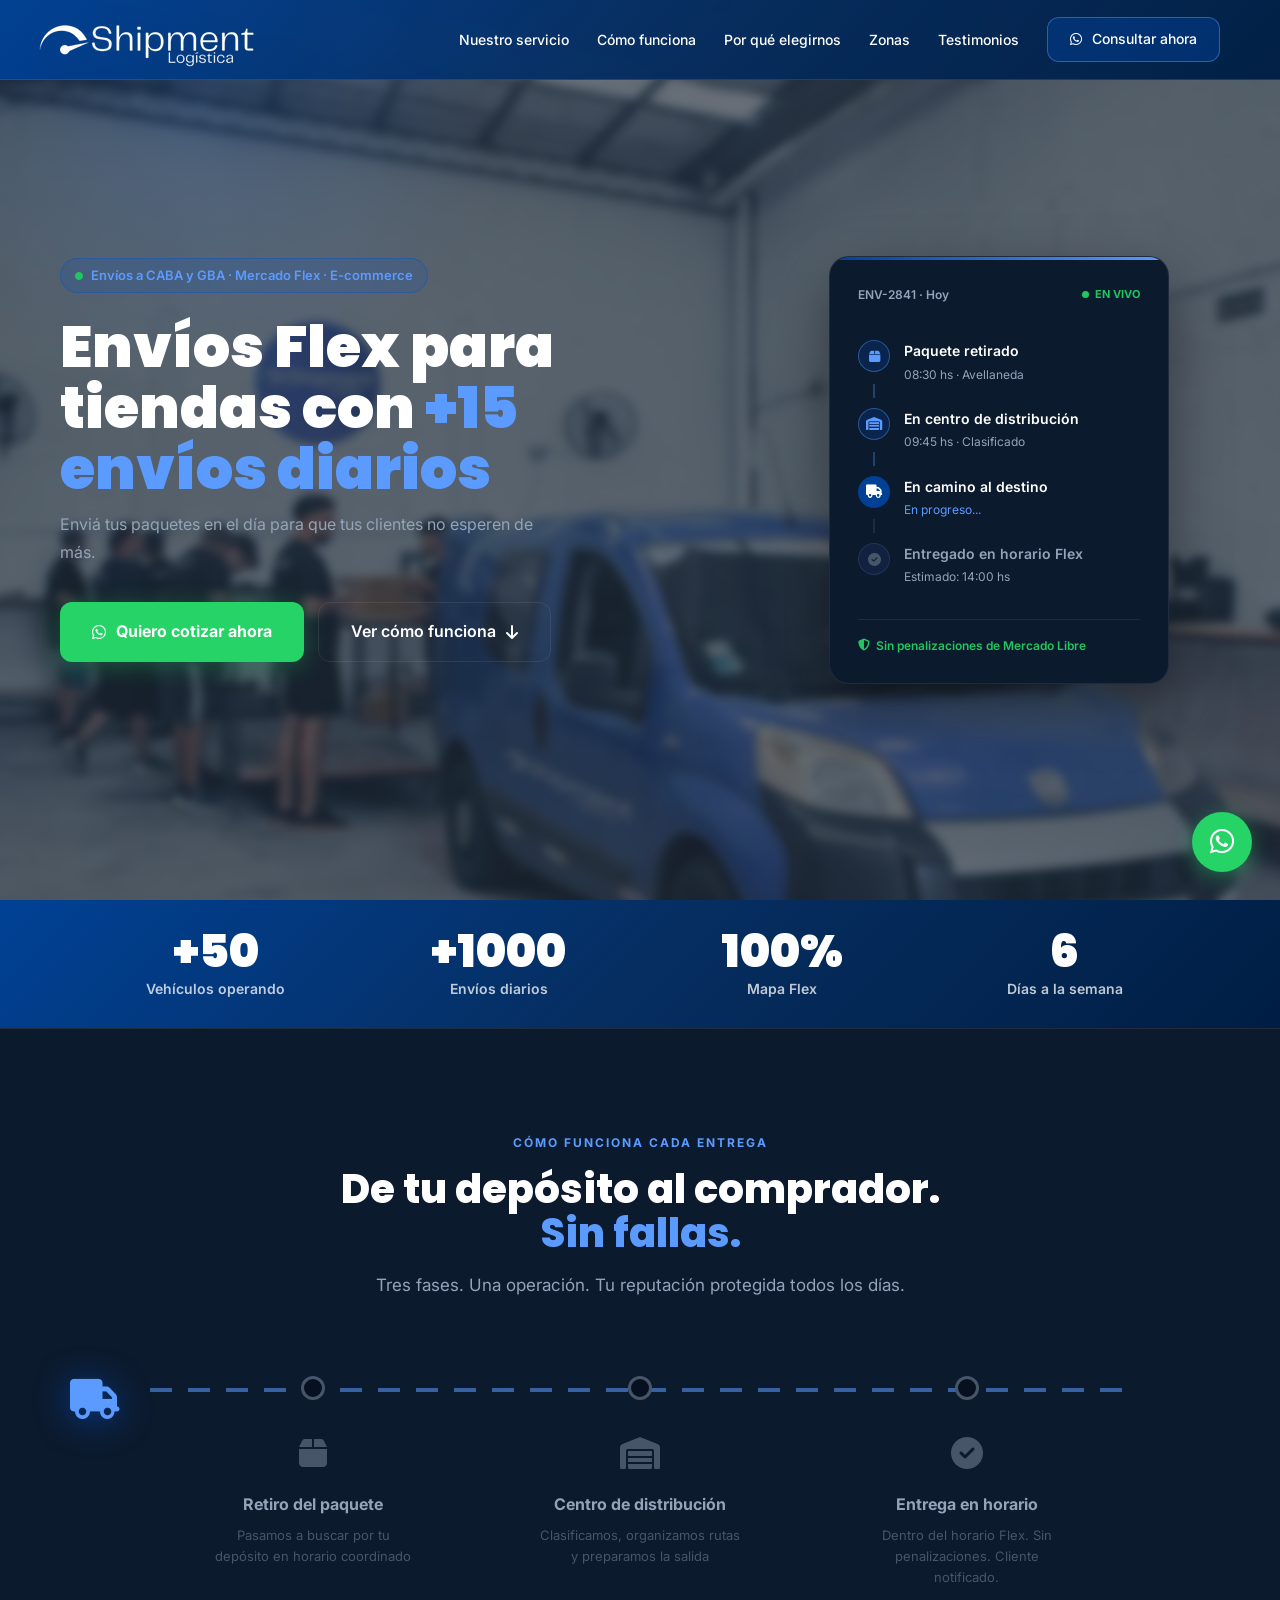
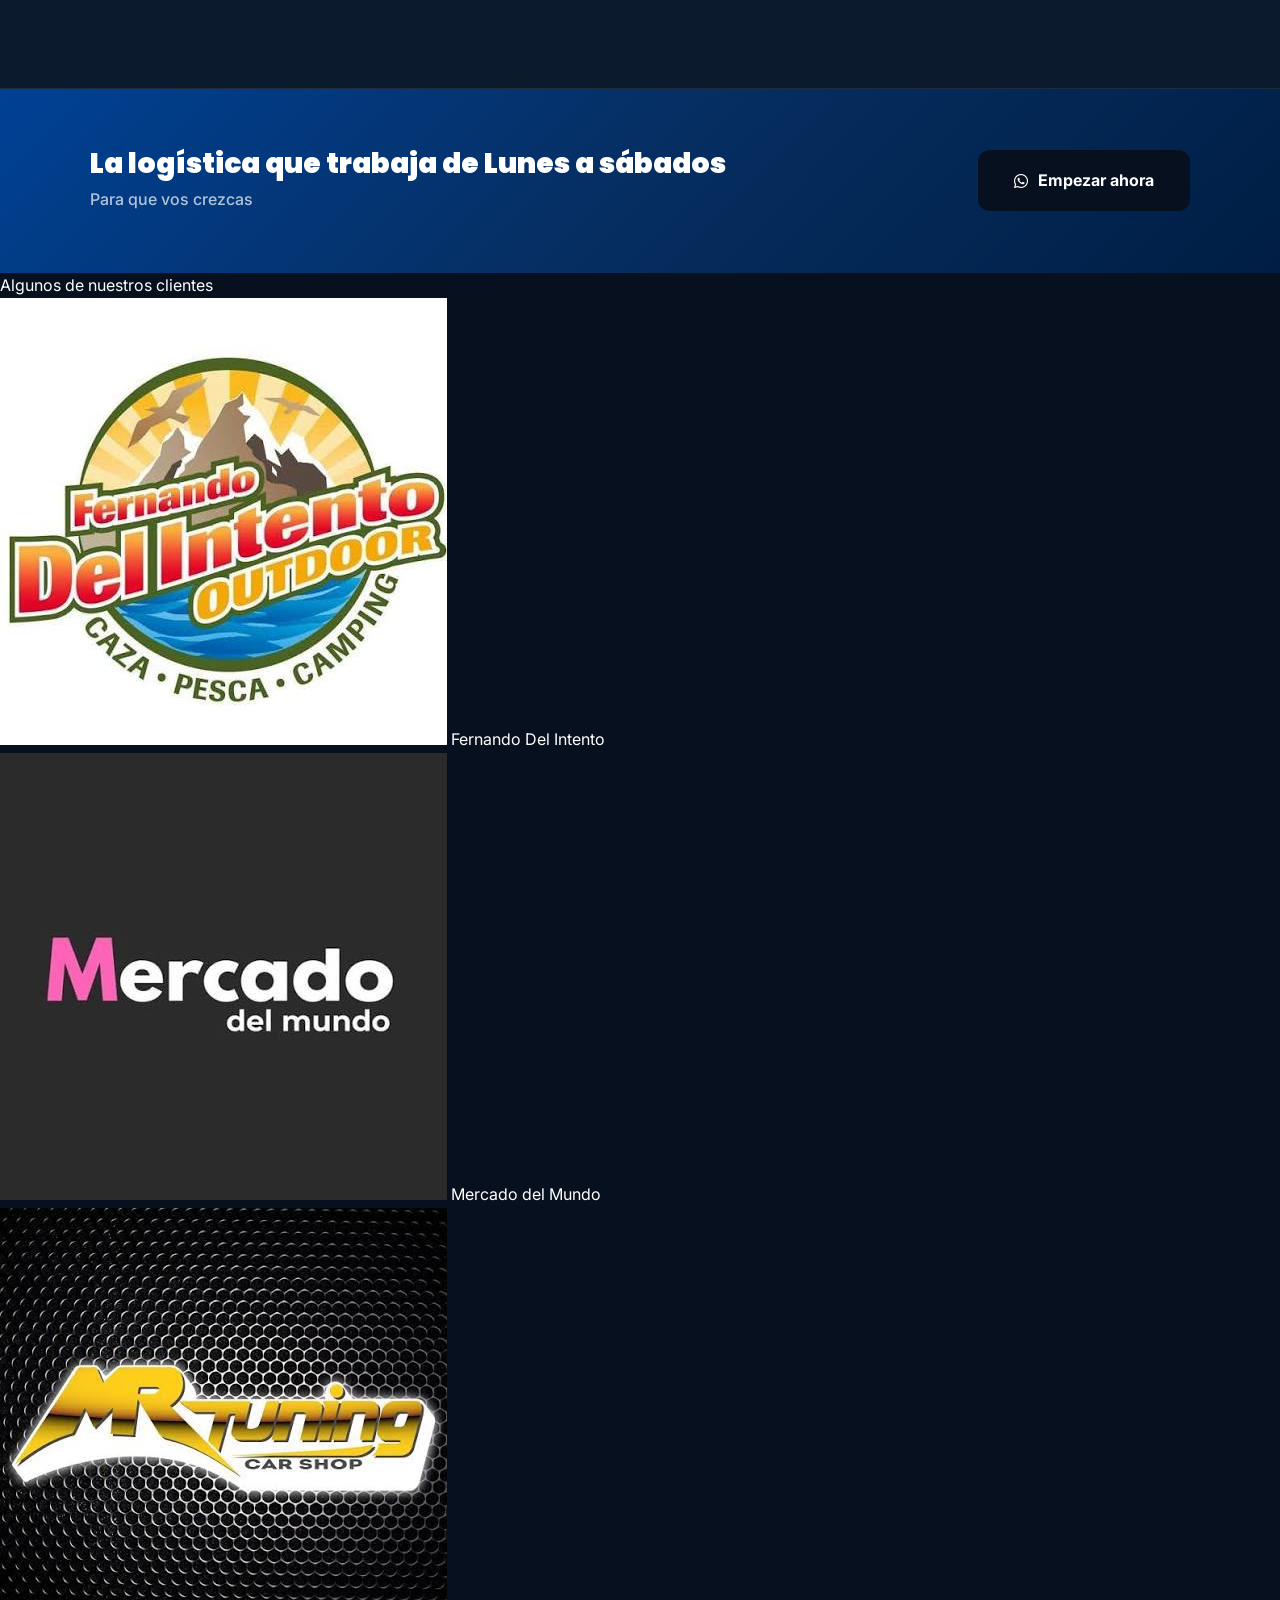
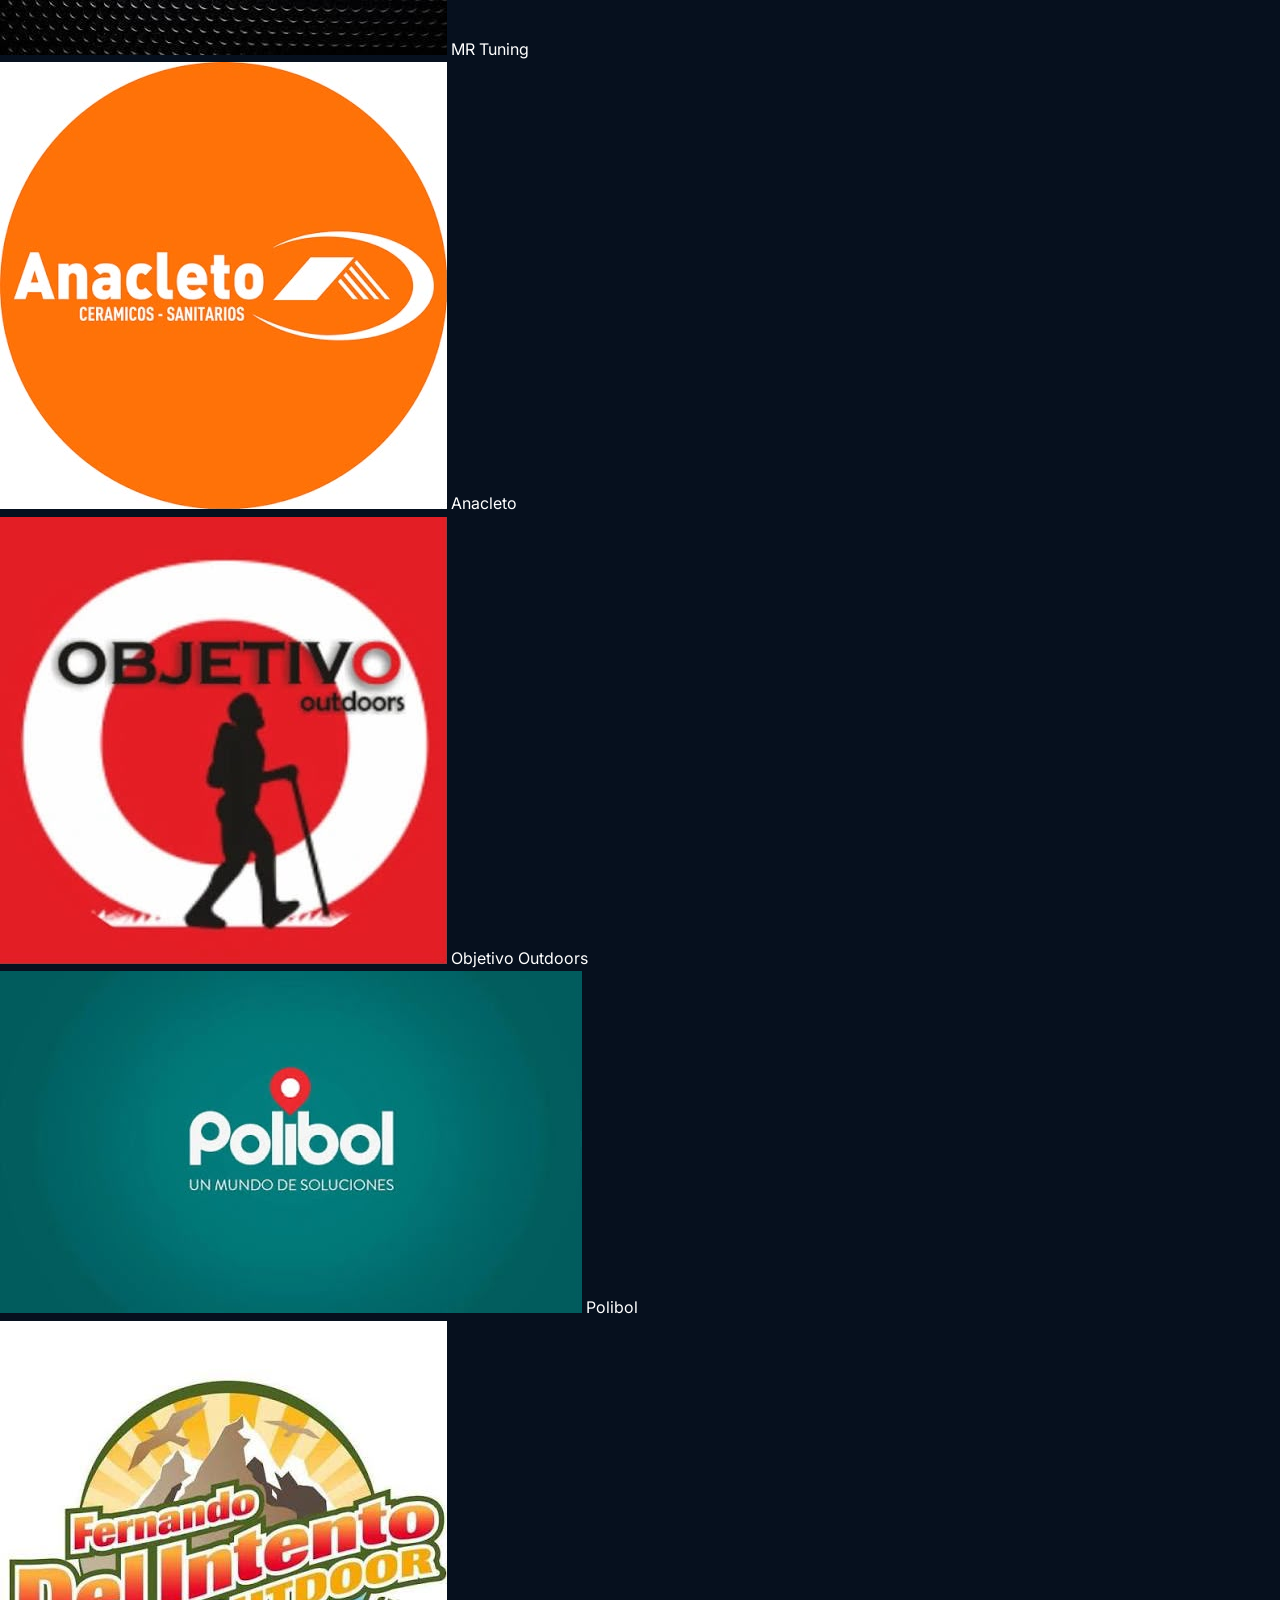
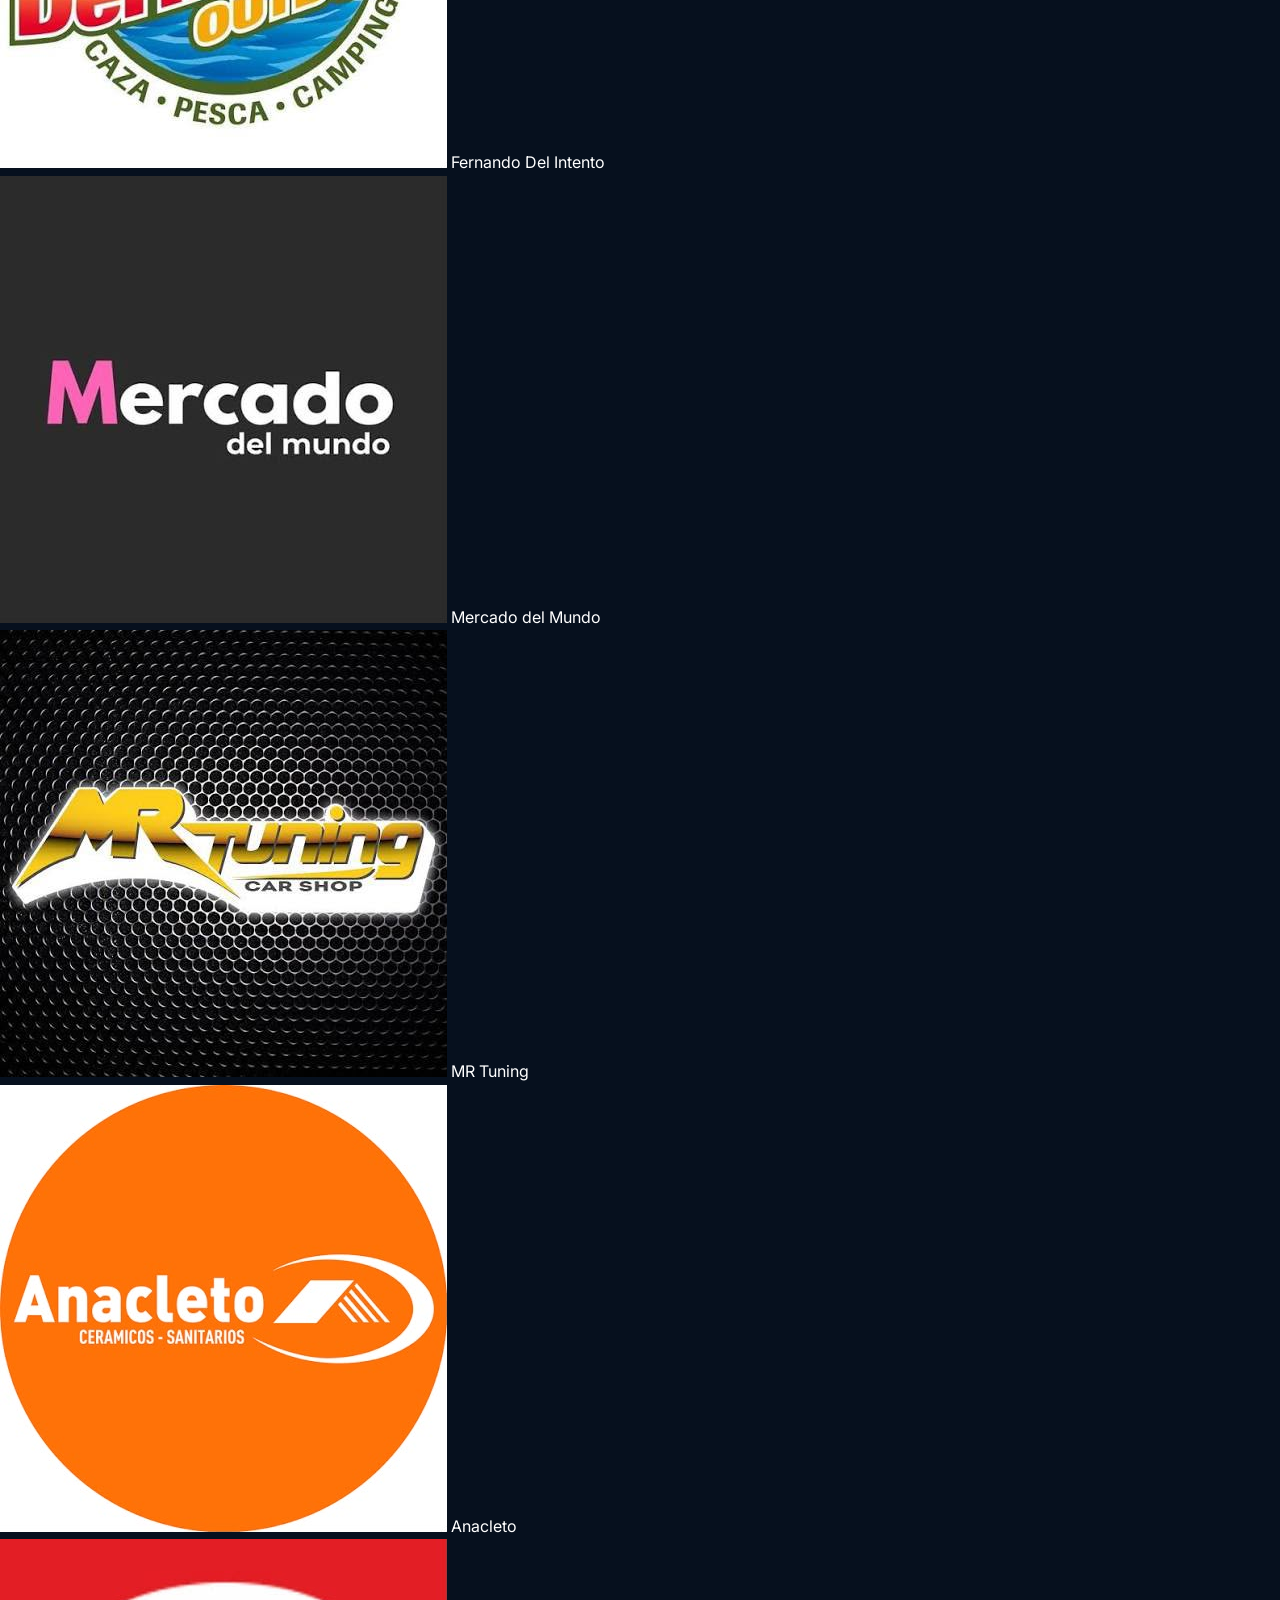
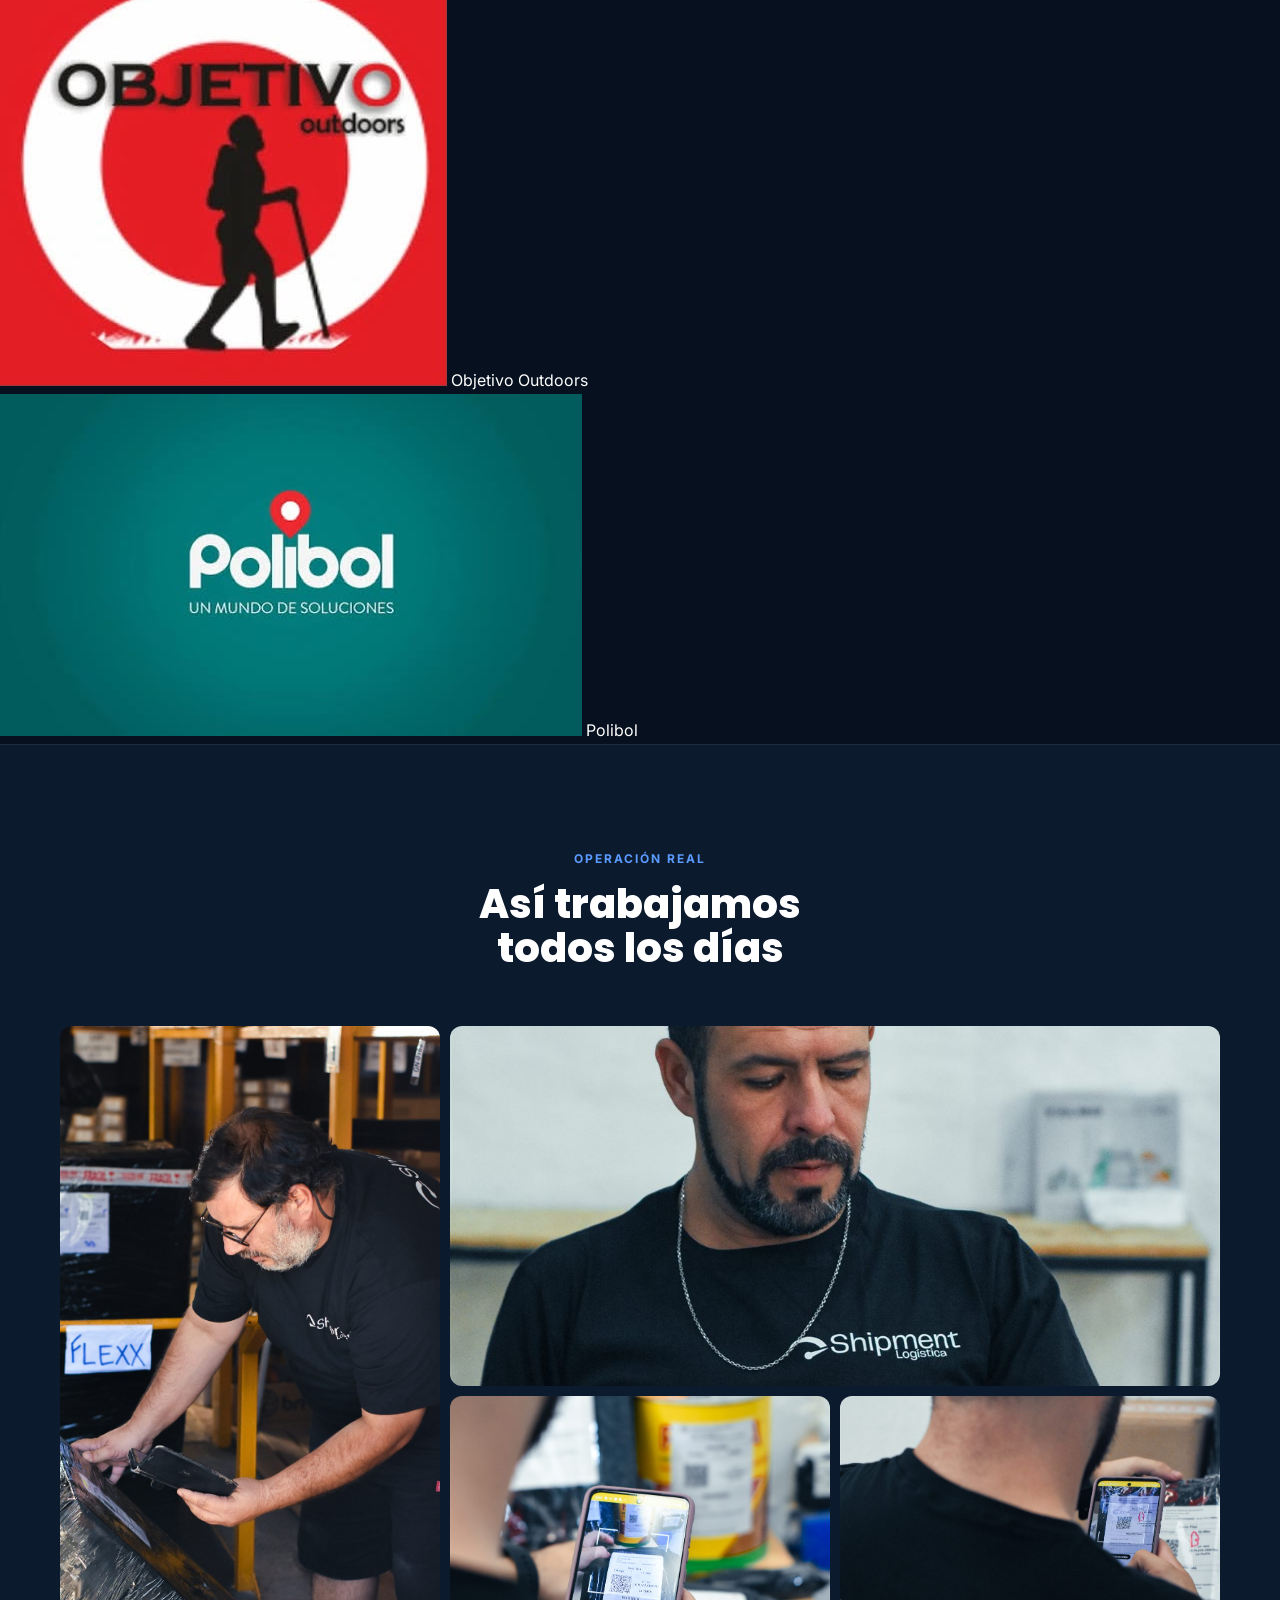
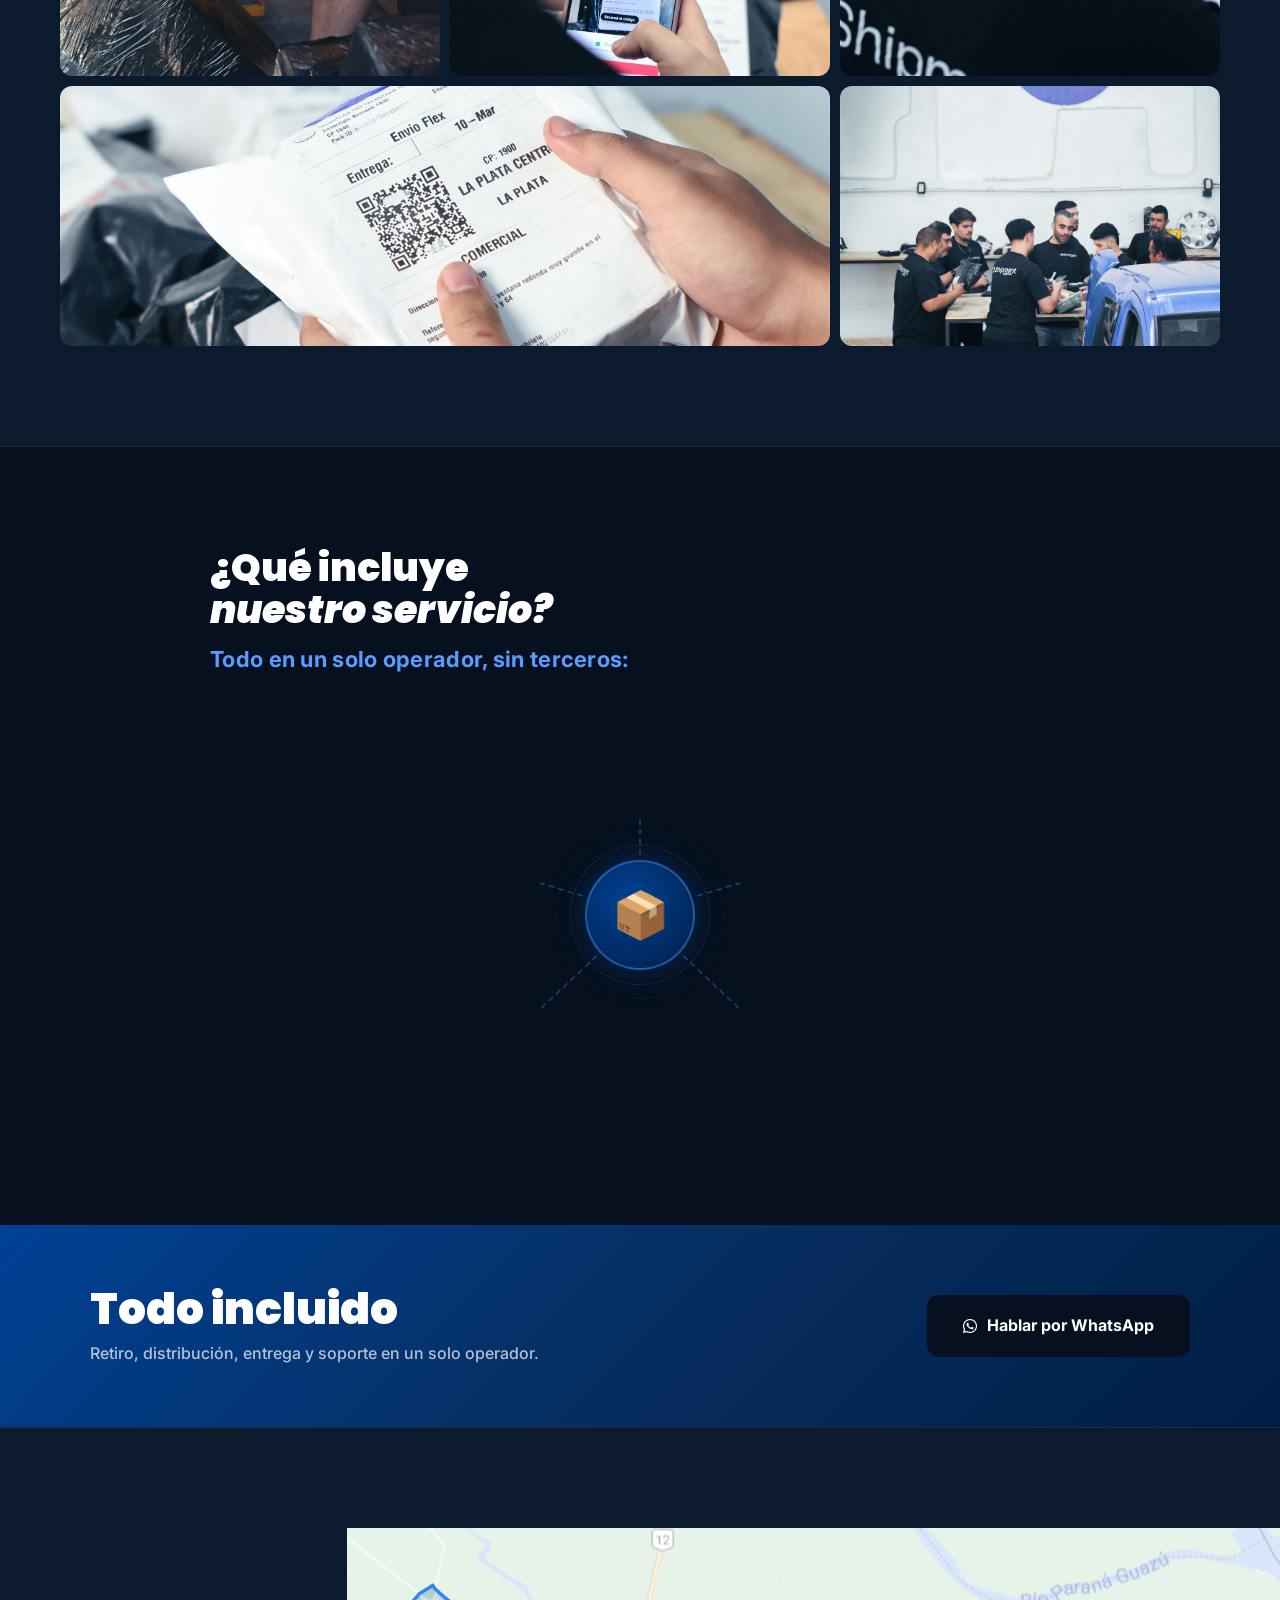
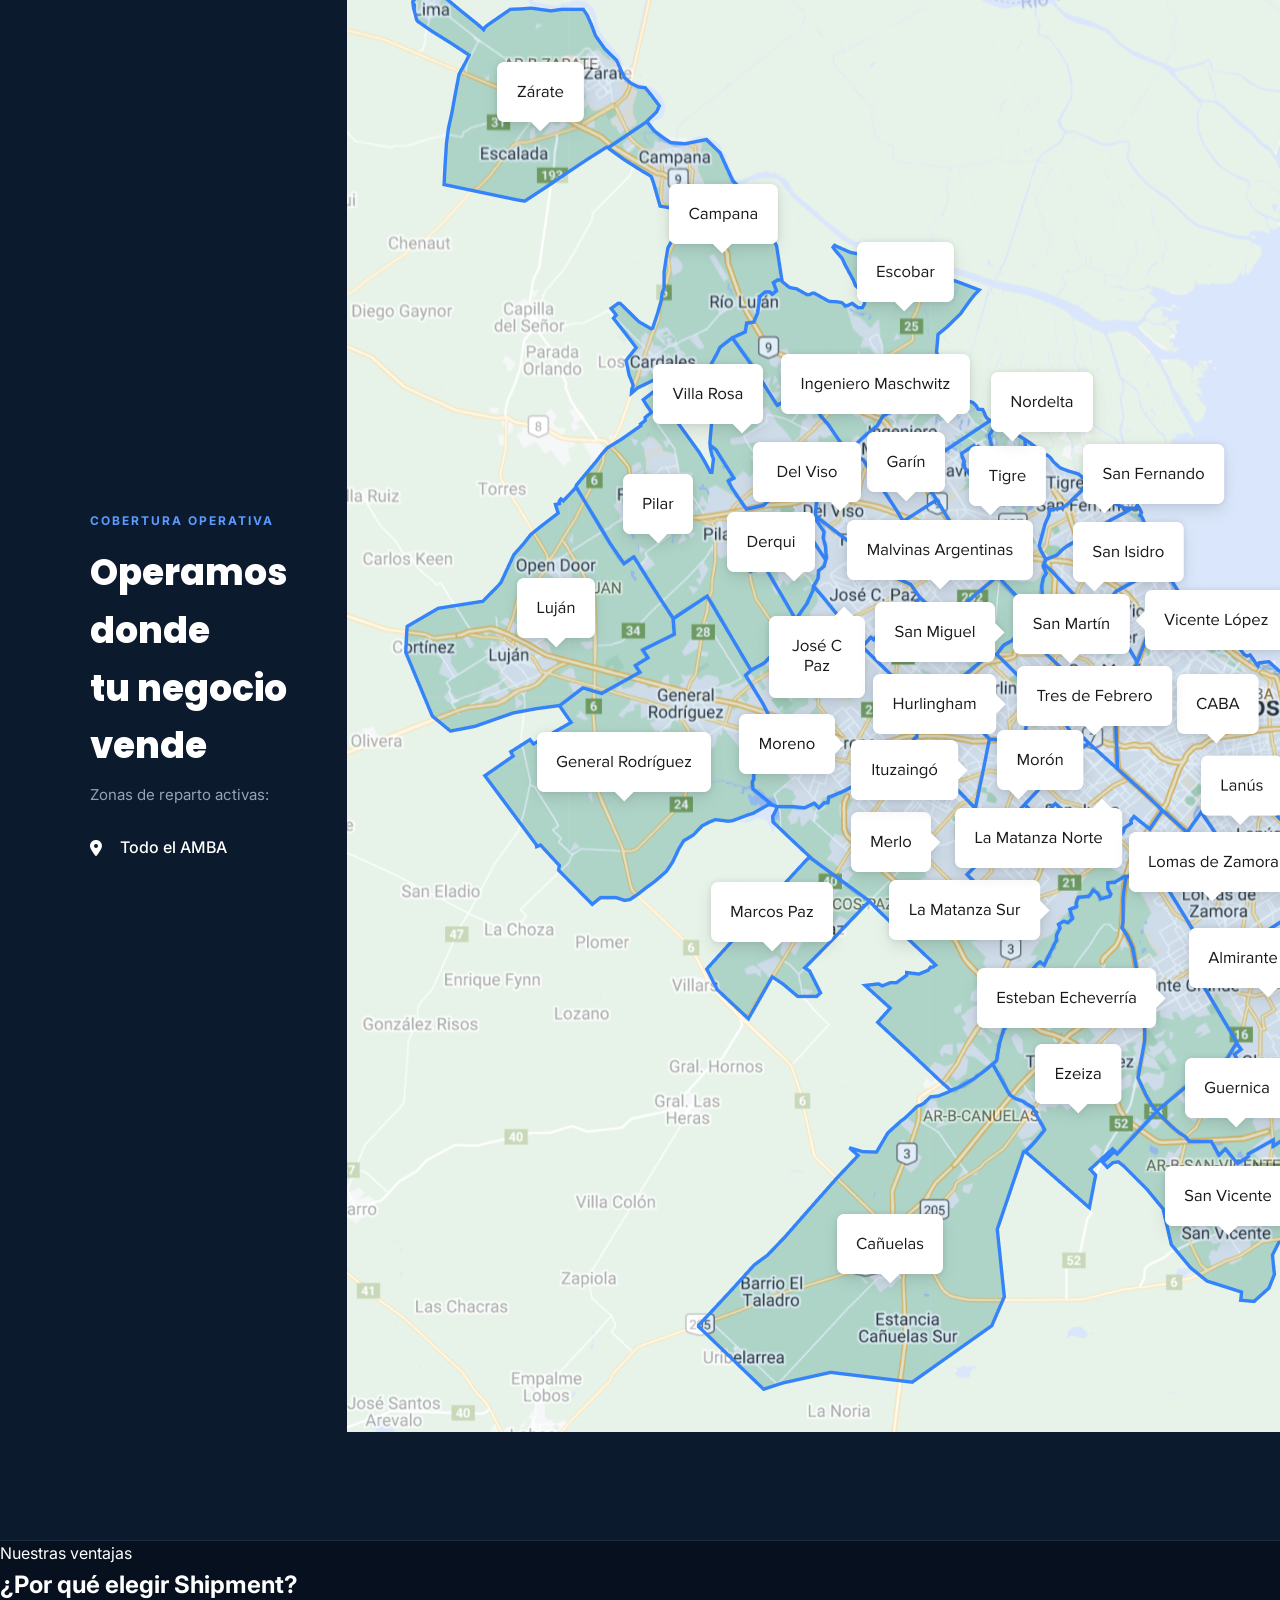
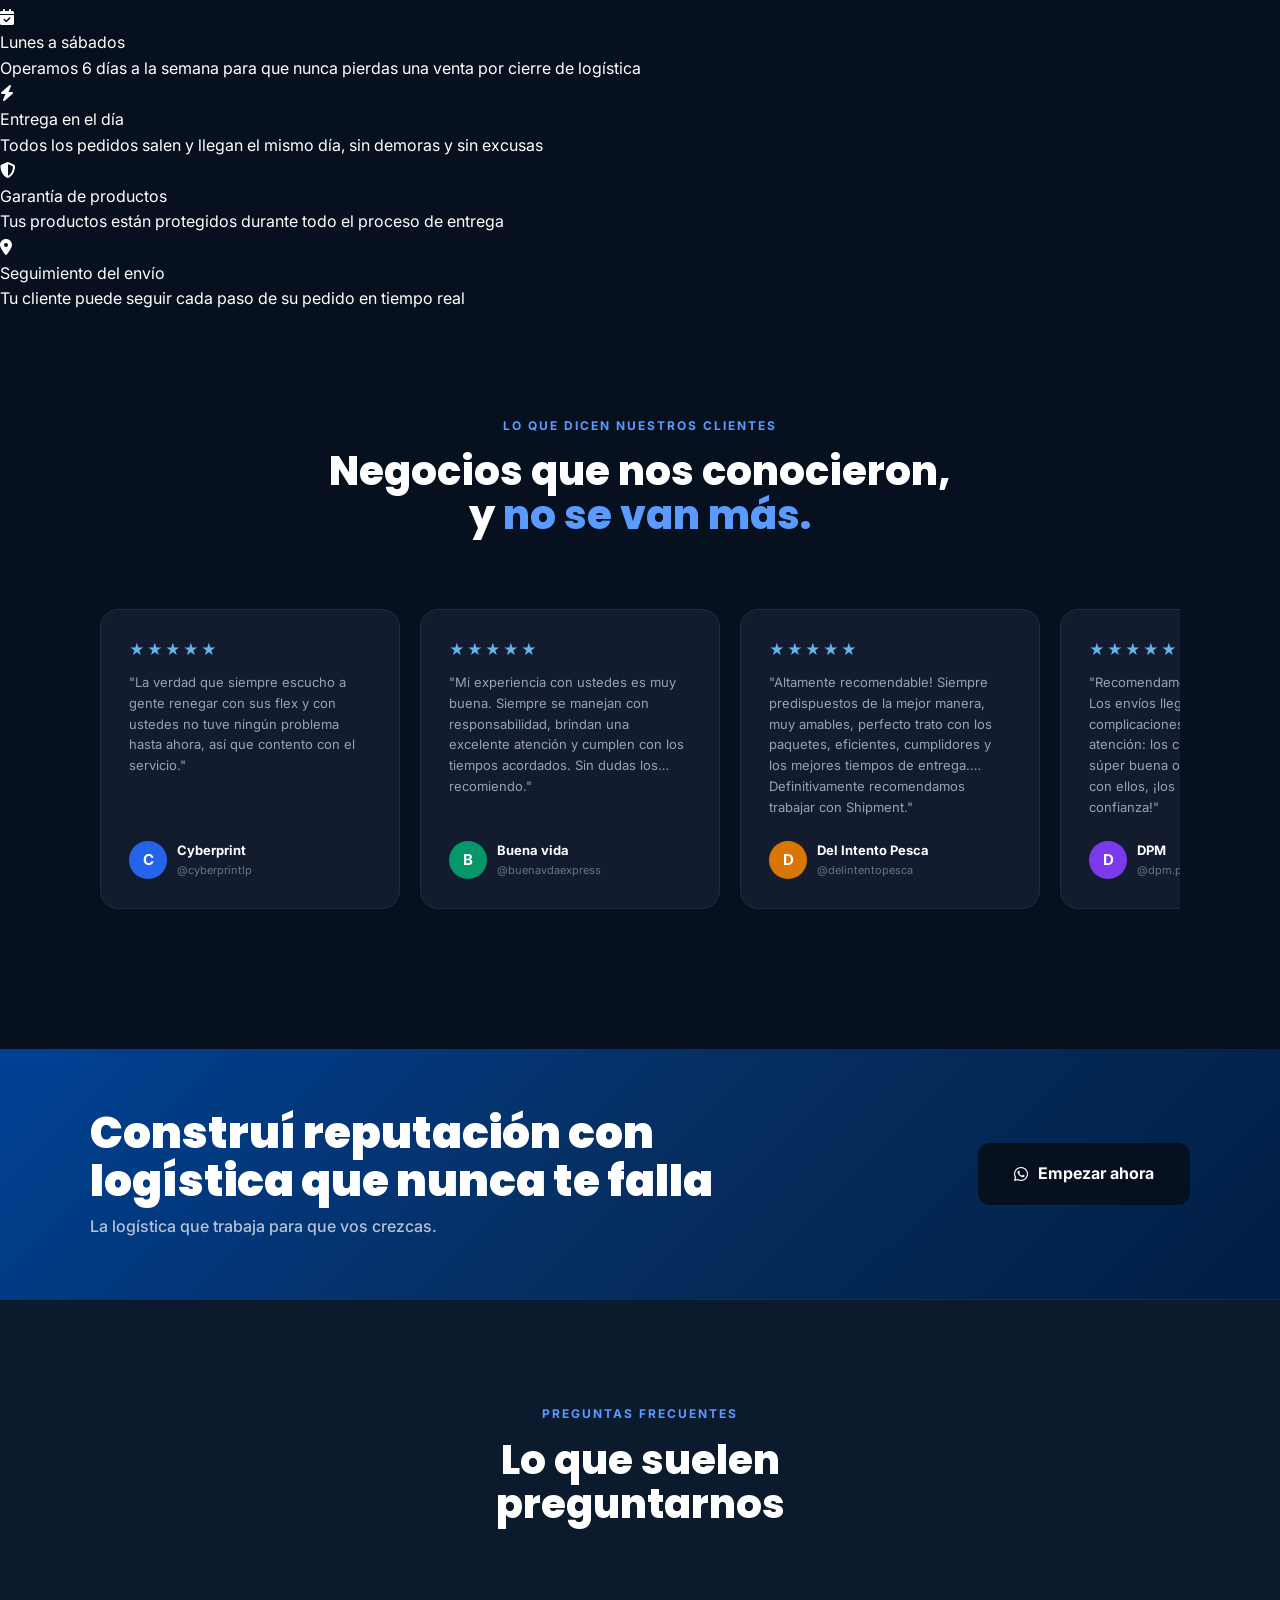
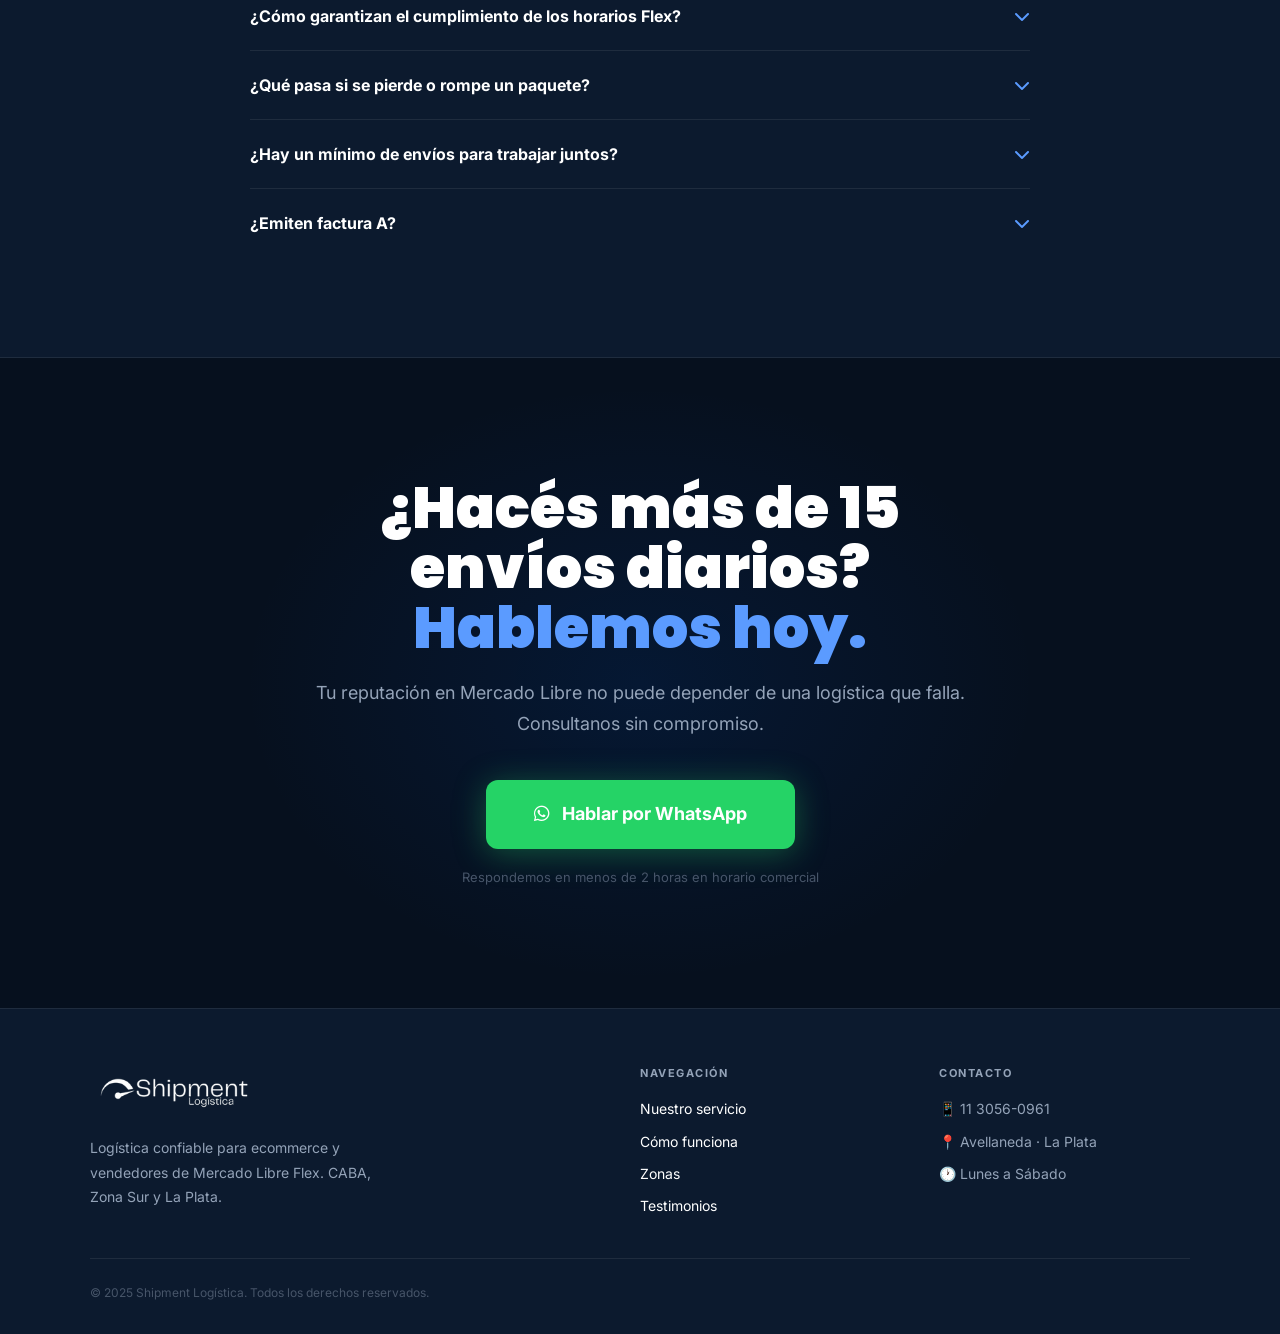
==== commit eaa5efbc: "Add files via upload" ====
--- a/index.html
+++ b/index.html
@@ -34,1190 +34,7 @@
     <link href="https://fonts.googleapis.com/css2?family=Inter:wght@300;400;500;600;700&family=Poppins:wght@600;700;800;900&display=swap" rel="stylesheet">
     <link rel="stylesheet" href="https://cdnjs.cloudflare.com/ajax/libs/font-awesome/6.5.0/css/all.min.css">
 
-    <style>
-        :root {
-            --bg:         #06101E;
-            --surface:    #0C1A2E;
-            --surface-2:  #112240;
-            --blue:       #004195;
-            --blue-lt:    #1A6AE0;
-            --accent:     #5B9BFF;
-            --brand:      #0052CC;
-            --white:      #FFFFFF;
-            --gray-lt:    #94A3B8;
-            --gray:       #475569;
-            --border:     rgba(255,255,255,0.08);
-            --wa:         #25D366;
-            --r:          12px;
-            --r-lg:       20px;
-            --ease:       0.25s cubic-bezier(0.4,0,0.2,1);
-        }
-
-        * { margin: 0; padding: 0; box-sizing: border-box; }
-        html { scroll-behavior: smooth; overflow-x: hidden; }
-        body {
-           
-            font-family: 'Inter', sans-serif;
-            background: var(--bg);
-            color: var(--white);
-            line-height: 1.6;
-            overflow-x: hidden;
-        }
-
-        /* ─── NAVBAR ─── */
-        .navbar {
-            position: fixed;
-            inset: 0 0 auto 0;
-            z-index: 100;
-            display: flex;
-            align-items: stretch;
-            justify-content: space-between;
-            height: 80px;
-            padding: 0 60px 0 24px;
-            background: linear-gradient(135deg, rgba(0,65,149,0.97) 0%, rgba(6,46,97,0.97) 50%, rgba(0,30,68,0.97) 100%);
-            backdrop-filter: blur(14px);
-            border-bottom: 1px solid rgba(91,155,255,0.2);
-        }
-        .navbar__logo {
-            display: flex; align-items: center;
-            position: relative;
-        }
-        .navbar__logo::after { content: none; }
-        
-        .footer__brand img { height: 52px; width: auto; margin-bottom: 16px; }
-        .navbar__logo-fallback {
-            font-family: 'Poppins', sans-serif;
-            font-size: 20px; font-weight: 800; letter-spacing: 0.5px;
-            color: var(--white); text-decoration: none;
-        }
-        .navbar__logo-fallback span {
-            font-weight: 300; font-size: 13px;
-            display: block; letter-spacing: 2px; opacity: 0.7; margin-top: -2px;
-        }
-        
-        .btn-nav-cta {
-            display: inline-flex; align-items: center; gap: 10px;
-            background: rgba(0,65,149,0.5); border: 1px solid rgba(91,155,255,0.45);
-            color: #fff; border-radius: 12px; padding: 10px 22px;
-            text-decoration: none; font-size: 14px; font-weight: 700;
-            transition: background 0.25s ease, border-color 0.25s ease;
-            white-space: nowrap;
-        }
-        .btn-nav-cta:hover { background: rgba(0,65,149,0.5); border-color: rgba(91,155,255,0.45); }
-        .navbar__links { display: flex; align-items: center; gap: 28px; list-style: none; }
-        .navbar__links a {
-            color: var(--white); text-decoration: none;
-            font-size: 14px; font-weight: 500; transition: color var(--ease);
-        }
-        .navbar__links a:hover { color: var(--white); }
-        .btn-wa-sm {
-            display: inline-flex; align-items: center; gap: 8px;
-            background: var(--wa); color: #fff;
-            padding: 10px 20px; border-radius: 8px;
-            text-decoration: none; font-size: 14px; font-weight: 700;
-            transition: var(--ease);
-        }
-        .btn-wa-sm:hover { filter: brightness(1.1); transform: translateY(-1px); }
-        .hamburger {
-            display: none; flex-direction: column; gap: 5px;
-            cursor: pointer; padding: 4px; background: none; border: none;
-        }
-        .hamburger span { display: block; width: 24px; height: 2px; background: var(--white); border-radius: 2px; }
-        .mobile-menu {
-            display: none; position: fixed; top: 74px; inset-inline: 0;
-            background: var(--surface); border-bottom: 1px solid var(--border);
-            padding: 20px 24px; flex-direction: column; gap: 12px; z-index: 99;
-        }
-        .mobile-menu-overlay { display: none; position: fixed; inset: 0; z-index: 98; }
-        .mobile-menu-overlay.open { display: block; }
-        .mobile-menu.open { display: flex; }
-        .mobile-menu a {
-            color: var(--white); text-decoration: none;
-            font-size: 16px; font-weight: 500;
-            padding: 10px 0; border-bottom: 1px solid var(--border);
-        }
-        .mobile-menu .btn-wa-sm { justify-content: center; padding: 14px; border-radius: var(--r); }
-
-        /* ─── HERO ─── */
-        .hero {
-            min-height: 100vh;
-            display: grid;
-            grid-template-columns: 55% 45%;
-            gap: 40px;
-            align-items: center;
-            padding: 120px 60px 80px;
-            position: relative;
-            overflow: hidden;
-        }
-        .hero::after {
-            content: '';
-            position: absolute; inset: -10px;
-            background-image: url('[data-uri]');
-            background-size: cover;
-            background-position: center 40%;
-            filter: blur(7px);
-            opacity: 0.32;
-            z-index: 0;
-        }
-        .hero__content, .hero__visual { position: relative; z-index: 1; }
-        .hero::before {
-            content: '';
-            position: absolute; top: -200px; left: -100px;
-            width: 600px; height: 600px;
-            background: radial-gradient(circle, rgba(0,82,204,.22) 0%, transparent 70%);
-            pointer-events: none;
-        }
-
-        .hero__badge {
-            display: inline-flex; align-items: center; gap: 8px;
-            background: rgba(0,82,204,.15);
-            border: 1px solid rgba(0,82,204,.4);
-            color: var(--accent);
-            padding: 6px 14px; border-radius: 100px;
-            font-size: 13px; font-weight: 600; margin-bottom: 24px; width: fit-content;
-        }
-        .hero__badge i { font-size: 8px; color: #22C55E; }
-
-        .hero h1 {
-            font-family: 'Poppins', sans-serif;
-            font-size: clamp(30px, 4.8vw, 58px);
-            font-weight: 900; line-height: 1.05; margin-bottom: 10px;
-        }
-        .hero h1 em {
-            font-style: normal;
-            background: linear-gradient(90deg, #5B9BFF 0%, #93c5fd 100%);
-            -webkit-background-clip: text;
-            -webkit-text-fill-color: transparent;
-            background-clip: text;
-        }
-
-        .hero__tagline {
-            font-family: 'Poppins', sans-serif;
-            font-size: clamp(20px, 2.5vw, 28px);
-            font-weight: 600; color: var(--gray-lt); margin-bottom: 24px;
-        }
-        .hero__tagline strong { color: var(--white); }
-
-        .hero__sub {
-            font-size: 16px; color: var(--gray-lt);
-            max-width: 500px; margin-bottom: 36px; line-height: 1.75;
-        }
-        .hero__ctas { display: flex; gap: 14px; flex-wrap: wrap; margin-bottom: 20px; }
-
-        .btn-wa-lg {
-            display: inline-flex; align-items: center; gap: 10px;
-            background: var(--wa); color: #fff;
-            padding: 16px 32px; border-radius: var(--r);
-            text-decoration: none; font-size: 16px; font-weight: 700;
-            box-shadow: 0 4px 24px rgba(37,211,102,.3); transition: var(--ease);
-        }
-        .btn-wa-lg:hover { filter: brightness(1.1); transform: translateY(-2px); box-shadow: 0 8px 32px rgba(37,211,102,.42); }
-
-        .btn-ghost {
-            display: inline-flex; align-items: center; gap: 10px;
-            background: transparent; color: var(--white);
-            padding: 16px 32px; border-radius: var(--r);
-            text-decoration: none; font-size: 16px; font-weight: 600;
-            border: 1px solid var(--border); transition: var(--ease);
-        }
-        .btn-ghost:hover { border-color: rgba(255,255,255,.3); background: rgba(255,255,255,.05); }
-
-        .hero__note { font-size: 13px; color: var(--gray); display: flex; align-items: center; gap: 6px; }
-        .hero__note i { color: #22C55E; }
-
-        /* ─── TRACKING CARD (hero right) ─── */
-        .hero__visual { display: flex; align-items: center; justify-content: center; }
-
-        .track-card {
-            background: var(--surface);
-            border: 1px solid var(--border);
-            border-radius: var(--r-lg);
-            padding: 28px;
-            width: 100%; max-width: 340px;
-            box-shadow: 0 24px 60px rgba(0,0,0,.4);
-            position: relative;
-            overflow: hidden;
-        }
-        .track-card::before {
-            content: '';
-            position: absolute; top: 0; left: 0; right: 0; height: 3px;
-            background: linear-gradient(90deg, var(--blue), var(--accent));
-        }
-        .track-card__header {
-            display: flex; justify-content: space-between; align-items: center;
-            margin-bottom: 24px;
-        }
-        .track-card__id { font-size: 12px; color: var(--gray-lt); font-weight: 600; }
-        .track-card__live {
-            display: flex; align-items: center; gap: 6px;
-            font-size: 11px; font-weight: 700; color: #22C55E;
-        }
-        .live-dot {
-            width: 7px; height: 7px; border-radius: 50%; background: #22C55E;
-            animation: pulse-dot 1.5s ease-in-out infinite;
-        }
-        @keyframes pulse-dot {
-            0%, 100% { opacity: 1; transform: scale(1); }
-            50% { opacity: 0.5; transform: scale(0.8); }
-        }
-
-        .track-step {
-            display: flex; gap: 14px; align-items: flex-start;
-            padding: 12px 0; position: relative;
-        }
-        .track-step + .track-step::before {
-            content: '';
-            position: absolute; left: 15px; top: 0;
-            width: 2px; height: 14px;
-            background: var(--border);
-            transform: translateY(-12px);
-        }
-        .track-step.done + .track-step::before { background: rgba(91,155,255,.3); }
-
-        .track-step__dot {
-            width: 32px; height: 32px; min-width: 32px;
-            border-radius: 50%; display: flex; align-items: center; justify-content: center;
-            font-size: 13px;
-        }
-        .track-step.done   .track-step__dot { background: rgba(0,82,204,.2); color: var(--accent); border: 1px solid rgba(91,155,255,.4); }
-        .track-step.active .track-step__dot {
-            background: var(--blue); color: var(--white);
-            animation: ring-pulse 2s ease-in-out infinite;
-        }
-        .track-step.pending .track-step__dot { background: var(--surface-2); color: var(--gray); border: 1px solid var(--border); }
-
-        @keyframes ring-pulse {
-            0%, 100% { box-shadow: 0 0 0 0 rgba(0,82,204,.5); }
-            50% { box-shadow: 0 0 0 8px rgba(0,82,204,0); }
-        }
-
-        .track-step__label { font-size: 14px; font-weight: 600; color: var(--white); }
-        .track-step.pending .track-step__label { color: var(--gray-lt); }
-        .track-step__time { font-size: 12px; color: var(--gray-lt); margin-top: 2px; }
-        .track-step.active .track-step__time { color: var(--accent); }
-
-        .track-card__footer {
-            margin-top: 20px; padding-top: 16px;
-            border-top: 1px solid var(--border);
-            font-size: 12px; color: #22C55E;
-            display: flex; align-items: center; gap: 6px; font-weight: 600;
-        }
-
-        /* ─── STATS BAR ─── */
-        .stats-bar {
-            background: linear-gradient(135deg, #004195 0%, #062E61 50%, #001E44 100%);
-            padding: 28px 60px;
-        }
-        .stats-bar__grid {
-            display: grid; grid-template-columns: repeat(4, 1fr);
-            gap: 32px; max-width: 1100px; margin: 0 auto;
-        }
-        .stat { text-align: center; }
-        .stat__num {
-            font-family: 'Poppins', sans-serif;
-            font-size: 46px; font-weight: 900; line-height: 1;
-            margin-bottom: 4px; color: var(--white);
-        }
-        .stat__label { font-size: 14px; color: rgba(255,255,255,.75); font-weight: 600; }
-
-        /* ─── SECTION COMMONS ─── */
-        .section-label {
-            display: inline-block; font-size: 12px; font-weight: 700;
-            letter-spacing: 2px; text-transform: uppercase;
-            color: var(--accent); margin-bottom: 14px;
-        }
-        .section-title {
-            font-family: 'Poppins', sans-serif;
-            font-size: clamp(24px, 3.2vw, 40px); font-weight: 800;
-            line-height: 1.1; margin-bottom: 16px;
-        }
-        .section-title em { font-style: normal; color: var(--accent); }
-        .section-sub {
-            font-size: 17px; color: var(--gray-lt);
-            max-width: 540px; margin: 0 auto; line-height: 1.75;
-        }
-        .section-header { text-align: center; margin-bottom: 56px; }
-
-        /* ─── PAIN (editorial) ─── */
-        .pain { padding: 100px 60px; max-width: 1200px; margin: 0 auto; }
-        .pain__layout {
-            display: grid;
-            grid-template-columns: 300px 1fr;
-            gap: 80px;
-            align-items: start;
-        }
-        .pain__left { position: sticky; top: 100px; }
-        .pain__left-label {
-            display: inline-block; font-size: 12px; font-weight: 700;
-            letter-spacing: 2px; text-transform: uppercase;
-            color: var(--yellow); margin-bottom: 20px;
-        }
-        .pain__left h2 {
-            font-family: 'Poppins', sans-serif;
-            font-size: clamp(24px, 2.8vw, 38px);
-            font-weight: 900; line-height: 1.05; margin-bottom: 16px;
-        }
-        .pain__left h2 em { font-style: normal; color: var(--yellow); }
-        .pain__left p {
-            font-size: 15px; color: var(--gray-lt); line-height: 1.7; margin-bottom: 28px;
-        }
-        .pain__right { display: flex; flex-direction: column; }
-        .pain-row {
-            display: grid;
-            grid-template-columns: 42px 1fr;
-            gap: 20px;
-            padding: 26px 0;
-            border-bottom: 1px solid var(--border);
-        }
-        .pain-row:first-child { border-top: 1px solid var(--border); }
-        .pain-row.reveal { transform: translateX(40px); }
-        .pain-row.reveal.visible { transform: translateX(0); }
-        .pain-row:nth-child(2) { transition-delay: 0.07s; }
-        .pain-row:nth-child(3) { transition-delay: 0.14s; }
-        .pain-row:nth-child(4) { transition-delay: 0.21s; }
-        .pain-row:nth-child(5) { transition-delay: 0.28s; }
-        .pain-row:nth-child(6) { transition-delay: 0.35s; }
-        .pain-row__num {
-            font-family: 'Poppins', sans-serif;
-            font-size: 13px; font-weight: 800;
-            color: #FF6B6B; padding-top: 3px; letter-spacing: 1px;
-        }
-        .pain-row__title { font-weight: 700; font-size: 16px; margin-bottom: 6px; }
-        .pain-row__text  { font-size: 13px; color: var(--gray-lt); line-height: 1.65; }
-
-
-        /* ─── JOURNEY (truck road animation) ─── */
-        .journey {
-            padding: 100px 0;
-            background: var(--surface);
-            border-top: 1px solid var(--border);
-            border-bottom: 1px solid var(--border);
-            overflow: hidden;
-        }
-        .journey__inner { max-width: 1100px; margin: 0 auto; padding: 0 60px; }
-
-        .journey__track-wrap { margin-top: 60px; position: relative; }
-
-        /* The dashed road */
-        .journey__road {
-            position: absolute;
-            top: 28px; left: 0; right: 0;
-            height: 4px;
-            background: repeating-linear-gradient(
-                90deg,
-                rgba(91,155,255,.55) 0, rgba(91,155,255,.55) 22px,
-                transparent 22px, transparent 38px
-            );
-        }
-
-        /* The animated truck */
-        .journey__truck {
-            position: absolute;
-            top: 8px; left: -80px;
-            font-size: 40px;
-            color: var(--accent);
-            transition: left 3s cubic-bezier(0.4, 0, 0.2, 1);
-            filter: drop-shadow(0 4px 16px rgba(0,82,204,.6));
-            z-index: 2;
-        }
-        .journey__truck.drive { left: calc(100% - 40px); }
-
-        /* Stops */
-        .journey__stops {
-            display: flex; justify-content: space-between; position: relative;
-        }
-        .jstop {
-            display: flex; flex-direction: column;
-            align-items: center; flex: 1;
-        }
-        .jstop__dot {
-            width: 24px; height: 24px; border-radius: 50%;
-            background: var(--bg); border: 3px solid var(--gray);
-            margin-top: 16px; position: relative; z-index: 1;
-            transition: all 0.5s ease;
-        }
-        .jstop.active .jstop__dot {
-            border-color: var(--accent); background: var(--blue);
-            box-shadow: 0 0 0 8px rgba(0,82,204,.2);
-        }
-        .jstop__content {
-            margin-top: 28px; text-align: center; padding: 0 16px;
-        }
-        .jstop__icon {
-            font-size: 32px; color: var(--gray);
-            margin-bottom: 12px; transition: color 0.5s ease;
-        }
-        .jstop.active .jstop__icon { color: var(--accent); }
-        .jstop__title {
-            font-weight: 700; font-size: 16px; color: var(--gray-lt);
-            margin-bottom: 8px; transition: color 0.5s ease;
-        }
-        .jstop.active .jstop__title { color: var(--white); }
-        .jstop__desc {
-            font-size: 13px; color: var(--gray); line-height: 1.6;
-            max-width: 200px; margin: 0 auto; transition: color 0.5s ease;
-        }
-        .jstop.active .jstop__desc { color: var(--gray-lt); }
-
-        /* ─── DIFFERENTIALS ─── */
-        .differentials {
-            padding: 100px 60px;
-            border-top: 1px solid var(--border);
-            border-bottom: 1px solid var(--border);
-        }
-        .differentials__inner { max-width: 1200px; margin: 0 auto; }
-        .diff-grid { display: grid; grid-template-columns: repeat(4, 1fr); gap: 20px; }
-        .diff-card {
-            background: var(--surface); border: 1px solid var(--border);
-            border-radius: var(--r-lg); padding: 32px 24px;
-            text-align: center; transition: var(--ease);
-            position: relative; overflow: hidden;
-        }
-        .diff-card::after {
-            content: ''; position: absolute; top: 0; left: 0; right: 0; height: 3px;
-            background: linear-gradient(90deg, var(--blue), var(--accent));
-            opacity: 0; transition: var(--ease);
-        }
-        .diff-card:hover { border-color: rgba(91,155,255,.3); transform: translateY(-5px); box-shadow: 0 16px 40px rgba(0,0,0,.2); }
-        .diff-card:hover::after { opacity: 1; }
-        .diff-card__icon {
-            width: 56px; height: 56px;
-            background: rgba(0,82,204,.15); border-radius: 14px;
-            display: flex; align-items: center; justify-content: center;
-            font-size: 22px; color: var(--accent); margin: 0 auto 20px;
-        }
-        .diff-card__title { font-weight: 700; font-size: 15px; margin-bottom: 10px; }
-        .diff-card__text  { font-size: 13px; color: var(--gray-lt); line-height: 1.65; }
-
-        /* ─── ORBITAL DIFFERENTIALS ─── */
-        .diferencial-orb { padding: 100px 60px; border-top: 1px solid var(--border); border-bottom: 1px solid var(--border); }
-        .diferencial-orb__inner { max-width: 1200px; margin: 0 auto; }
-        /* ─── TRUCK DELIVERY ─── */
-        .dif-truck-section { margin-top: 60px; }
-        .dif-road-wrap {
-            position: relative; height: 70px; margin-bottom: 36px;
-        }
-        .dif-road-line {
-            position: absolute; top: 50%; left: 0; right: 0;
-            height: 4px; border-radius: 2px;
-            background: linear-gradient(90deg, #004195, #5B9BFF);
-            transform: translateY(-50%);
-        }
-        .dif-road-line::after {
-            content: '';
-            position: absolute; bottom: -10px; left: 0; right: 0; height: 2px;
-            background: repeating-linear-gradient(90deg,
-                transparent 0px, transparent 14px,
-                rgba(255,255,255,0.07) 14px, rgba(255,255,255,0.07) 22px);
-        }
-        .dif-truck-icon {
-            position: absolute; top: 50%; left: -4px;
-            transform: translateY(-60%);
-            font-size: 38px; line-height: 1;
-            filter: drop-shadow(0 0 14px rgba(91,155,255,0.7));
-            transition: left 3.4s cubic-bezier(0.3, 0, 0.3, 1);
-            z-index: 2;
-        }
-        .dif-truck-icon.drive { left: calc(100% - 40px); }
-        .dif-stop-m {
-            position: absolute; top: 50%;
-            transform: translate(-50%, -50%); z-index: 1;
-        }
-        .dif-stop-dot {
-            display: block; width: 16px; height: 16px; border-radius: 50%;
-            background: var(--surface-2); border: 2px solid rgba(91,155,255,0.25);
-            transition: background 0.35s ease, border-color 0.35s ease, box-shadow 0.35s ease;
-        }
-        .dif-stop-m.passed .dif-stop-dot {
-            background: #004195; border-color: var(--accent);
-            box-shadow: 0 0 14px rgba(91,155,255,0.55);
-        }
-        .dif-cards-track {
-            display: grid; grid-template-columns: repeat(3, 1fr); gap: 16px;
-        }
-        .dif-deliv {
-            background: var(--surface); border: 1px solid var(--border); border-radius: 20px;
-            padding: 28px 18px; text-align: center;
-            opacity: 0; transform: translateY(32px) scale(0.95);
-            transition: opacity 0.5s ease, transform 0.5s cubic-bezier(0.34,1.2,0.64,1), border-color 0.25s ease;
-            position: relative; overflow: hidden;
-        }
-        .dif-deliv::before {
-            content: ''; position: absolute; top: 0; left: 0; right: 0; height: 3px;
-            background: linear-gradient(90deg, #004195, #5B9BFF);
-        }
-        .dif-deliv.dropped { opacity: 1; transform: translateY(0) scale(1); }
-        .dif-deliv:hover { border-color: rgba(91,155,255,.4); transform: translateY(-4px) scale(1); }
-        .dif-deliv__icon {
-            width: 52px; height: 52px; border-radius: 14px; margin: 0 auto 14px;
-            background: rgba(0,65,149,.2); display: flex; align-items: center;
-            justify-content: center; font-size: 22px; color: var(--accent);
-            transition: transform 0.3s ease;
-        }
-        .dif-deliv:hover .dif-deliv__icon { transform: scale(1.1) rotate(-6deg); }
-        .dif-deliv__num {
-            font-size: 10px; font-weight: 800; letter-spacing: 2px;
-            color: var(--accent); margin-bottom: 10px; text-transform: uppercase;
-        }
-        .dif-deliv__title {
-            font-family: 'Poppins', sans-serif;
-            font-size: clamp(12px, 1.2vw, 14px); font-weight: 700;
-            color: var(--white); margin-bottom: 8px; line-height: 1.35;
-        }
-        .dif-deliv__text { font-size: 12px; color: var(--gray-lt); line-height: 1.65; }
-
-        /* ─── CALLOUT BAND ─── */
-
-        /* ── RUBROS ─────────────────────────────────────────── */
-        .rubros {
-            background: #0a1628;
-            padding: 28px 0;
-            border-top: 1px solid #1e2d45;
-            border-bottom: 1px solid #1e2d45;
-            overflow: hidden;
-            width: 100%;
-        }
-        .rubros__label {
-            display: block;
-            text-align: center;
-            font-size: 11px;
-            letter-spacing: 3px;
-            text-transform: uppercase;
-            color: #4a6080;
-            margin-bottom: 16px;
-        }
-        @keyframes rubros-scroll {
-            from { transform: translateX(0); }
-            to   { transform: translateX(-50%); }
-        }
-        .rubros__list {
-            display: flex;
-            flex-wrap: nowrap;
-            width: max-content;
-            animation: rubros-scroll 22s linear infinite;
-            will-change: transform;
-        }
-        .rubros__list:hover { animation-play-state: paused; }
-        .rubros__item {
-            display: inline-flex;
-            align-items: center;
-            gap: 8px;
-            padding: 10px 28px;
-            font-size: 14px;
-            font-weight: 600;
-            color: #94a3b8;
-            white-space: nowrap;
-            border-right: 1px solid #1e2d45;
-            flex-shrink: 0;
-        }
-        .rubros__item i { color: #2563eb; font-size: 13px; }
-        @media (max-width: 768px) {
-            .rubros__item { padding: 8px 18px; font-size: 13px; }
-        }
-
-        .callout-band {
-            background: linear-gradient(135deg, #004195 0%, #062E61 50%, #001E44 100%);
-            padding: 60px 60px;
-        }
-        .callout-band__inner {
-            max-width: 1100px; margin: 0 auto;
-            display: flex; align-items: center; justify-content: space-between; gap: 40px;
-        }
-        .callout-band__text {
-            font-family: 'Poppins', sans-serif;
-            font-size: clamp(24px, 3.5vw, 44px);
-            font-weight: 900; line-height: 1.1; color: var(--white);
-        }
-        .callout-band__sub { font-size: 16px; color: rgba(255,255,255,.7); margin-top: 8px; font-weight: 500; }
-        .btn-dark {
-            display: inline-flex; align-items: center; gap: 10px;
-            background: var(--bg); color: var(--white);
-            padding: 18px 36px; border-radius: var(--r);
-            text-decoration: none; font-size: 16px; font-weight: 700;
-            white-space: nowrap; transition: var(--ease);
-            flex-shrink: 0;
-        }
-        .btn-dark:hover { background: var(--surface-2); transform: translateY(-2px); }
-        @media (max-width: 768px) {
-            .callout-band { padding: 40px 24px; }
-            .callout-band__inner { flex-direction: column; gap: 24px; text-align: center; }
-            [style*="white-space:nowrap"] { white-space: normal !important; }
-        }
-
-        /* ─── EQUIPO / FOTOS ─── */
-        .equipo {
-            padding: 100px 60px;
-            background: var(--surface);
-            border-top: 1px solid var(--border);
-            border-bottom: 1px solid var(--border);
-        }
-        .equipo__inner { max-width: 1200px; margin: 0 auto; }
-
-        .equipo__grid {
-            display: grid;
-            grid-template-columns: repeat(3, 1fr);
-            grid-template-rows: 360px 280px 260px;
-            gap: 10px;
-        }
-
-        /* Disposición tipo revista para 5 fotos */
-        .foto-slot[data-id="1"] { grid-column: 1;          grid-row: 1 / span 2; } /* tall izquierda */
-        .foto-slot[data-id="2"] { grid-column: 2 / span 2; grid-row: 1; }          /* ancha arriba */
-        .foto-slot[data-id="3"] { grid-column: 2;          grid-row: 2; }
-        .foto-slot[data-id="4"] { grid-column: 3;          grid-row: 2; }
-        .foto-slot[data-id="5"] { grid-column: 1 / span 2; grid-row: 3; }
-        .foto-slot[data-id="6"] { grid-column: 3;          grid-row: 3; }
-
-        .foto-slot {
-            position: relative;
-            border-radius: var(--r);
-            overflow: hidden;
-            background: var(--surface-2);
-            border: 2px dashed rgba(255,255,255,0.1);
-            cursor: pointer;
-            transition: border-color var(--ease);
-        }
-        .foto-slot:hover { border-color: rgba(255,210,0,.35); }
-        .foto-slot.has-photo { border: none; }
-
-        .foto-slot img {
-            width: 100%; height: 100%;
-            object-fit: cover; display: none;
-            transition: transform 0.5s ease;
-        }
-        .foto-slot.has-photo img { display: block; }
-        .foto-slot:hover img { transform: scale(1.04); }
-
-        .foto-placeholder {
-            position: absolute; inset: 0;
-            display: flex; flex-direction: column;
-            align-items: center; justify-content: center;
-            gap: 12px; color: var(--gray);
-        }
-        .foto-slot.has-photo .foto-placeholder { display: none; }
-        .foto-placeholder i { font-size: 28px; }
-        .foto-placeholder span { font-size: 12px; font-weight: 500; }
-
-        .foto-slot.has-photo::after {
-            content: '\f030'; /* camera icon unicode */
-            font-family: 'Font Awesome 6 Free';
-            font-weight: 900;
-            position: absolute; inset: 0;
-            background: rgba(0,0,0,.55);
-            display: flex; align-items: center; justify-content: center;
-            font-size: 28px; color: rgba(255,255,255,.8);
-            opacity: 0; transition: opacity 0.2s ease;
-        }
-        .foto-slot.has-photo:hover::after { opacity: 1; }
-        .foto-input { display: none; }
-
-        .equipo__admin {
-            margin-top: 20px;
-            display: flex; flex-direction: column; align-items: center; gap: 10px;
-        }
-        .equipo__hint {
-            font-size: 13px; color: var(--gray); text-align: center;
-        }
-        .btn-save {
-            display: none;
-            align-items: center; gap: 8px;
-            background: var(--surface-2);
-            border: 1px solid rgba(91,155,255,.3);
-            color: var(--accent);
-            padding: 12px 28px; border-radius: var(--r);
-            font-size: 14px; font-weight: 700;
-            cursor: pointer; transition: var(--ease);
-        }
-        .btn-save.show { display: inline-flex; }
-        .btn-save:hover { background: rgba(0,82,204,.12); }
-
-        /* ─── NO ENVÍOS ─── */
-        .no-envios {
-            padding: 100px 60px;
-            background: var(--bg);
-            overflow: hidden;
-        }
-        .no-envios__inner { max-width: 860px; margin: 0 auto; }
-
-        .no-envios__intro {
-            font-size: clamp(15px, 1.6vw, 19px);
-            color: var(--gray-lt); margin-bottom: 4px; font-weight: 400;
-        }
-        .no-envios__strike {
-            font-family: 'Poppins', sans-serif;
-            font-size: clamp(44px, 7vw, 90px);
-            font-weight: 900; line-height: 1;
-            color: var(--white);
-            position: relative; display: inline-block;
-            margin-bottom: 28px;
-            opacity: 0; transform: translateX(-20px);
-            transition: opacity 0.45s ease, transform 0.45s ease;
-        }
-        .no-envios__strike.visible { opacity: 1; transform: translateX(0); }
-
-        .no-envios__compra {
-            font-size: clamp(15px, 1.6vw, 19px);
-            color: var(--gray-lt); margin-bottom: 22px; font-weight: 400;
-        }
-
-        .ne-headblock { margin-bottom: 4px; }
-        .ne-h2 {
-            font-family: 'Poppins', sans-serif;
-            font-size: clamp(22px, 3vw, 38px);
-            font-weight: 900; line-height: 1.12;
-            color: var(--white); margin: 0 0 10px;
-        }
-        .ne-h2 .no-envios__strike {
-            font-size: inherit;
-            margin-bottom: 0;
-            vertical-align: baseline;
-            display: inline-block;
-        }
-        .ne-cta-label {
-            font-size: clamp(16px, 2vw, 22px);
-            color: var(--accent); font-weight: 700;
-            margin-bottom: 28px; letter-spacing: 0.3px;
-        }
-
-        .ne-tags { display: flex; flex-wrap: wrap; gap: 14px; margin-top: 8px; }
-
-        .ne-tag {
-            display: flex; align-items: center; gap: 16px;
-            background: rgba(0,65,149,.1);
-            border: 1px solid rgba(91,155,255,.2);
-            border-radius: 18px; padding: 18px 26px;
-            opacity: 0; transform: translateX(-28px);
-            transition: opacity 0.5s ease, transform 0.55s cubic-bezier(0.34,1.4,0.64,1), background 0.25s ease, border-color 0.25s ease;
-            cursor: default;
-        }
-        .ne-tag.visible { opacity: 1; transform: translateX(0); }
-        .ne-tag:hover { background: rgba(0,65,149,.22); border-color: rgba(91,155,255,.5); }
-        .ne-tag__icon {
-            width: 46px; height: 46px; border-radius: 13px; flex-shrink: 0;
-            background: rgba(0,65,149,.3); display: flex; align-items: center;
-            justify-content: center; font-size: 20px; color: var(--accent);
-            transition: transform 0.3s ease;
-        }
-        .ne-tag:hover .ne-tag__icon { transform: scale(1.12) rotate(-5deg); }
-        .ne-tag__word { font-size: clamp(14px, 1.6vw, 16px); font-weight: 800; color: var(--white); }
-        .ne-tag__sub { font-size: 11px; color: var(--gray-lt); margin-top: 3px; }
-
-        /* ─── NE RADIAL HUB ─── */
-        .ne-hub__orb {
-            width: 110px; height: 110px; border-radius: 50%;
-            background: radial-gradient(circle at 40% 35%, #004195, #001E44);
-            border: 2px solid rgba(91,155,255,0.4);
-            display: flex; align-items: center; justify-content: center;
-            font-size: 46px; position: relative;
-            box-shadow: 0 0 28px rgba(0,65,149,0.5);
-            animation: orb-pulse 2.5s ease-in-out infinite;
-        }
-        .ne-hub__orb::before {
-            content: ''; position: absolute; border-radius: 50%;
-            width: 138px; height: 138px;
-            border: 1px dashed rgba(91,155,255,0.2);
-            animation: orb-spin 8s linear infinite;
-        }
-        .ne-hub__orb::after {
-            content: ''; position: absolute; border-radius: 50%;
-            width: 166px; height: 166px;
-            border: 1px dashed rgba(91,155,255,0.1);
-            animation: orb-spin 14s linear infinite reverse;
-        }
-        @keyframes orb-spin { to { transform: rotate(360deg); } }
-        @keyframes orb-pulse {
-            0%, 100% { box-shadow: 0 0 20px rgba(0,65,149,0.4); }
-            50% { box-shadow: 0 0 55px rgba(0,65,149,0.75), 0 0 90px rgba(91,155,255,0.25); }
-        }
-
-        /* Radial layout */
-        .ne-radial {
-            position: relative; width: 580px; height: 420px;
-            margin: 24px auto 0;
-        }
-        .ne-radial__svg {
-            position: absolute; inset: 0; width: 100%; height: 100%;
-            pointer-events: none; overflow: visible;
-        }
-        .ne-spoke-line { animation: spoke-march 3s linear infinite; }
-        @keyframes spoke-march { to { stroke-dashoffset: -20; } }
-        .ne-radial__orb {
-            position: absolute; top: 210px; left: 290px;
-            transform: translate(-50%, -50%); z-index: 2;
-        }
-        /* Items absolutely positioned around hub */
-        .ne-radial .ne-tag {
-            position: absolute; transform: translate(-50%, -50%) scale(0.5);
-            opacity: 0; z-index: 2; width: max-content; max-width: 260px;
-            transition: opacity 0.5s ease, transform 0.6s cubic-bezier(0.34,1.3,0.64,1);
-        }
-        .ne-radial .ne-tag.visible {
-            opacity: 1; transform: translate(-50%, -50%) scale(1);
-        }
-
-        /* ─── ZONAS ─── */
-        .zonas {
-            padding: 100px 60px;
-            background: var(--surface);
-            border-top: 1px solid var(--border); border-bottom: 1px solid var(--border);
-        }
-        .zonas__inner { max-width: 1100px; margin: 0 auto; }
-        .zonas__grid { display: grid; grid-template-columns: 5fr 6fr; gap: 60px; align-items: center; }
-        .zonas__left h3 { font-family: 'Poppins', sans-serif; font-size: 36px; font-weight: 800; margin-bottom: 8px; }
-        .zonas__sub { font-size: 15px; color: var(--gray-lt); margin-bottom: 28px; }
-        .zona-list { list-style: none; display: flex; flex-direction: column; gap: 14px; }
-        .zona-list li { display: flex; align-items: center; gap: 12px; font-size: 16px; font-weight: 500; }
-        .zona-list li i { color: var(--yellow); width: 18px; }
-        .zonas__right { display: flex; flex-direction: column; gap: 14px; }
-        .zona-card {
-            background: var(--bg); border: 1px solid var(--border); border-radius: var(--r);
-            padding: 20px 24px; display: flex; align-items: center; gap: 16px;
-            transition: var(--ease);
-        }
-        .zona-card:hover { border-color: rgba(255,210,0,.25); }
-        .zona-card__icon {
-            width: 44px; height: 44px; min-width: 44px;
-            background: rgba(0,82,204,.15); border-radius: 10px;
-            display: flex; align-items: center; justify-content: center;
-            color: var(--accent); font-size: 19px;
-        }
-        .zona-card__title { font-weight: 700; font-size: 15px; margin-bottom: 3px; }
-        .zona-card__sub   { font-size: 13px; color: var(--gray-lt); }
-
-        /* ─── TESTIMONIOS ─── */
-        .testimonios { padding: 100px 60px; max-width: 1200px; margin: 0 auto; }
-        .testimonios__grid { display: grid; grid-template-columns: repeat(3, 1fr); gap: 20px; }
-        
-
-        /* ─── FAQ ─── */
-        .faq {
-            padding: 100px 60px;
-            background: var(--surface);
-            border-top: 1px solid var(--border); border-bottom: 1px solid var(--border);
-        }
-        .faq__inner { max-width: 780px; margin: 0 auto; }
-        .faq-item { border-bottom: 1px solid var(--border); }
-        .faq-item:last-child { border-bottom: none; }
-        .faq-q {
-            width: 100%; background: none; border: none; color: var(--white);
-            font-family: 'Inter', sans-serif; font-size: 16px; font-weight: 700;
-            text-align: left; padding: 24px 0; cursor: pointer;
-            display: flex; justify-content: space-between; align-items: center; gap: 16px;
-        }
-        .faq-q i { color: var(--accent); transition: transform var(--ease); flex-shrink: 0; }
-        .faq-q[aria-expanded="true"] i { transform: rotate(180deg); }
-        .faq-a {
-            font-size: 15px; color: var(--gray-lt);
-            line-height: 1.75; padding-bottom: 24px; display: none;
-        }
-        .faq-a.open { display: block; }
-
-        /* ─── CTA FINAL ─── */
-        .cta-final {
-            padding: 120px 60px; text-align: center;
-            position: relative; overflow: hidden;
-        }
-        .cta-final::before {
-            content: ''; position: absolute; top: 50%; left: 50%;
-            transform: translate(-50%,-50%);
-            width: 800px; height: 600px;
-            background: radial-gradient(ellipse, rgba(0,82,204,.12) 0%, transparent 70%);
-            pointer-events: none;
-        }
-        .cta-final__inner { max-width: 680px; margin: 0 auto; position: relative; z-index: 1; }
-        .cta-final h2 {
-            font-family: 'Poppins', sans-serif;
-            font-size: clamp(30px, 4.5vw, 58px); font-weight: 900;
-            line-height: 1.05; margin-bottom: 18px;
-        }
-        .cta-final h2 em { font-style: normal; color: var(--accent); }
-        .cta-final__sub { font-size: 18px; color: var(--gray-lt); margin-bottom: 40px; line-height: 1.75; }
-        .btn-wa-xl {
-            display: inline-flex; align-items: center; gap: 12px;
-            background: var(--wa); color: #fff;
-            padding: 20px 48px; border-radius: var(--r);
-            text-decoration: none; font-size: 18px; font-weight: 700;
-            box-shadow: 0 4px 32px rgba(37,211,102,.35); transition: var(--ease);
-        }
-        .btn-wa-xl:hover { filter: brightness(1.1); transform: translateY(-3px); box-shadow: 0 12px 44px rgba(37,211,102,.45); }
-        .cta-final__note { margin-top: 18px; font-size: 13px; color: var(--gray); }
-
-        /* ─── FOOTER ─── */
-        footer { background: var(--surface); border-top: 1px solid var(--border); padding: 56px 60px 32px; }
-        .footer__inner {
-            max-width: 1100px; margin: 0 auto;
-            display: grid; grid-template-columns: 2fr 1fr 1fr; gap: 48px; margin-bottom: 40px;
-        }
-        .footer__brand img { height: 48px; margin-bottom: 16px; }
-        .footer__brand p   { font-size: 14px; color: var(--gray-lt); line-height: 1.75; max-width: 300px; }
-        .footer__col h4 {
-            font-weight: 700; font-size: 11px; letter-spacing: 1.5px;
-            text-transform: uppercase; color: var(--gray-lt); margin-bottom: 16px;
-        }
-        .footer__col ul { list-style: none; display: flex; flex-direction: column; gap: 10px; }
-        .footer__col ul li { font-size: 14px; color: var(--gray-lt); }
-        .footer__col ul li a { color: var(--white); text-decoration: none; transition: color var(--ease); }
-        .footer__col ul li a:hover { color: var(--white); }
-        .footer__bottom {
-            max-width: 1100px; margin: 0 auto; padding-top: 24px;
-            border-top: 1px solid var(--border);
-            display: flex; justify-content: space-between; align-items: center;
-        }
-        .footer__bottom p { font-size: 12px; color: var(--gray); }
-
-        /* ─── FLOATING WA ─── */
-        .float-wa {
-            position: fixed; bottom: 28px; right: 28px; z-index: 200;
-            width: 60px; height: 60px; background: var(--wa);
-            border-radius: 50%; display: flex; align-items: center; justify-content: center;
-            color: #fff; font-size: 28px; text-decoration: none;
-            box-shadow: 0 4px 20px rgba(37,211,102,.4); transition: var(--ease);
-        }
-        .float-wa:hover { transform: scale(1.1); box-shadow: 0 8px 32px rgba(37,211,102,.55); }
-
-        /* ─── REVEAL ANIMATION ─── */
-        .reveal { opacity: 0; transform: translateY(20px); transition: opacity 0.55s ease, transform 0.55s ease; }
-        .reveal.visible { opacity: 1; transform: translateY(0); }
-
-        /* ─── RESPONSIVE ─── */
-        @media (max-width: 1024px) {
-            .hero { grid-template-columns: 1fr; padding-top: 110px; }
-            .hero__visual { display: none; }
-            .diff-grid { grid-template-columns: repeat(2, 1fr); }
-            .footer__inner { grid-template-columns: 1fr 1fr; }
-            .callout-band__inner { flex-direction: column; text-align: center; }
-        }
-        @media (max-width: 768px) {
-            .navbar { padding: 0 16px 0 0; height: 72px; }
-            .navbar__logo img { height: 35px; width: auto; display: block; }
-            .navbar__links { display: none; }
-            .hamburger { display: flex; }
-            .hero { padding: 100px 24px 60px; }
-            .hero h1 { font-size: 46px; }
-            .hero__ctas { flex-direction: column; }
-            .btn-wa-lg, .btn-ghost { justify-content: center; }
-            .stats-bar { padding: 32px 24px; }
-            .stats-bar__grid { grid-template-columns: repeat(2, 1fr); gap: 20px; }
-            .pain { padding: 64px 24px; }
-            .pain__layout { grid-template-columns: 1fr; gap: 32px; }
-            .pain__left { position: static; }
-            .pain__left .btn-wa-lg { display: none; }
-            .journey { padding: 48px 0; }
-            .journey__inner { padding: 0 8px; }
-            .journey__track-wrap { margin-top: 36px; }
-            .journey__truck { font-size: 20px; top: 7px; }
-            .jstop__content { margin-top: 18px; padding: 0 4px; }
-            .jstop__icon { font-size: 22px; margin-bottom: 8px; }
-            .jstop__title { font-size: 11px; font-weight: 700; margin-bottom: 4px; }
-            .jstop__desc { font-size: 10px; line-height: 1.4; display: block; }
-            .differentials { padding: 64px 24px; }
-            .diff-grid { grid-template-columns: 1fr; }
-            .diferencial-orb { padding: 64px 24px; }
-            .dif-cards-track { grid-template-columns: repeat(3, 1fr); gap: 8px; }
-            .dif-deliv { padding: 16px 8px; border-radius: 14px; }
-            .dif-deliv__icon { width: 36px; height: 36px; font-size: 16px; margin-bottom: 8px; border-radius: 10px; }
-            .dif-deliv__num { font-size: 9px; margin-bottom: 6px; }
-            .dif-deliv__title { font-size: 11px; margin-bottom: 4px; }
-            .dif-deliv__text { display: none; }
-            .dif-road-wrap { height: 48px; }
-            .dif-truck-icon { font-size: 24px; }
-            .diferencial-orb { padding: 48px 16px; }
-            .callout-band { padding: 48px 24px; }
-            .zonas { padding: 64px 24px; }
-            .zonas__grid { grid-template-columns: 1fr; gap: 40px; }
-            .testimonios { padding: 64px 24px; }
-            .testimonios__grid { grid-template-columns: 1fr; }
-            .equipo { padding: 32px 12px; }
-            .equipo__grid {
-                grid-template-columns: 1fr 1fr;
-                grid-template-rows: none;
-                grid-auto-rows: 160px;
-                gap: 6px;
-            }
-            .foto-slot[data-id="1"], .foto-slot[data-id="2"],
-            .foto-slot[data-id="3"], .foto-slot[data-id="4"],
-            .foto-slot[data-id="5"], .foto-slot[data-id="6"] {
-                grid-column: auto !important; grid-row: auto !important;
-                height: 160px !important;
-            }
-            .no-envios { padding: 64px 24px; }
-            /* Radial → vertical list on mobile */
-            .ne-radial {
-                position: static; width: auto; height: auto;
-                display: flex; flex-direction: column; align-items: center; gap: 12px;
-            }
-            .ne-radial__svg { display: none; }
-            .ne-hub__orb { position: relative; overflow: hidden; }
-            .ne-hub__orb::before, .ne-hub__orb::after { display: none; }
-            .ne-radial__orb {
-                position: static; transform: none; margin-bottom: 8px;
-            }
-            .ne-radial .ne-tag {
-                position: static; transform: none; min-width: 0; max-width: 100%; width: 100%;
-                opacity: 0; transform: translateY(16px);
-            }
-            .ne-radial .ne-tag.visible { opacity: 1; transform: translateY(0); }
-            /* Truck section mobile */
-            .dif-cards-track { grid-template-columns: repeat(3, 1fr); gap: 8px; }
-            .dif-road-wrap { height: 48px; margin-bottom: 16px; }
-            .dif-truck-icon { font-size: 26px; }
-            .faq { padding: 64px 24px; }
-            .cta-final { padding: 80px 24px; }
-            footer { padding: 48px 24px 32px; }
-            .footer__inner { grid-template-columns: 1fr; gap: 32px; }
-            .footer__bottom { flex-direction: column; gap: 8px; text-align: center; }
-        }
-
-        /* ─── MAPA SVG ZONAS ─── */
-        .mapa-svg-wrap {
-            background: #06101E; border-radius: var(--r-lg);
-            border: 1px solid var(--border); overflow: hidden;
-        }
-        .mapa-svg-zonas { width: 100%; height: auto; display: block; }
-        /* ─── MAPA GOOGLE ─── */
-        .zonas__grid { align-items: center; }
-        .mapa-google {
-            position: relative;
-            border-radius: var(--r-lg);
-            overflow: hidden;
-            border: 1px solid var(--border);
-            height: 420px;
-        }
-        .mapa-google iframe {
-            width: 100%; height: 100%;
-            border: 0; display: block;
-            filter: saturate(0.7) brightness(0.9);
-        }
-        .mapa-overlay {
-            position: absolute; inset: 0;
-            z-index: 2; pointer-events: none;
-        }
-        .mapa-pin {
-            position: absolute;
-            display: flex; flex-direction: column;
-            align-items: center; pointer-events: all;
-            transform: translate(-50%, -100%);
-            cursor: default;
-        }
-        .mapa-pin__label {
-            background: rgba(0,52,140,0.95);
-            color: white; font-size: 11px; font-weight: 700;
-            padding: 5px 11px; border-radius: 7px;
-            white-space: nowrap;
-            border: 1px solid rgba(91,155,255,0.6);
-            margin-bottom: 5px;
-            box-shadow: 0 4px 12px rgba(0,0,0,.4);
-            font-family: 'Poppins', sans-serif;
-        }
-        .mapa-pin__dot {
-            width: 14px; height: 14px;
-            background: var(--blue); border: 3px solid white;
-            border-radius: 50%;
-            box-shadow: 0 2px 8px rgba(0,82,204,.6);
-        }
-        .mapa-pin__dot::before {
-            content: '';
-            position: absolute;
-            width: 14px; height: 14px;
-            border-radius: 50%;
-            background: rgba(0,82,204,.4);
-            animation: pin-pulse 2s ease-in-out infinite;
-            top: 50%; left: 50%; transform: translate(-50%,-50%);
-        }
-        @keyframes pin-pulse {
-            0%   { transform: translate(-50%,-50%) scale(1); opacity: .7; }
-            100% { transform: translate(-50%,-50%) scale(3); opacity: 0; }
-        }
-        .mapa-zona-tag {
-            position: absolute;
-            background: rgba(0,82,204,0.18);
-            border: 1px solid rgba(91,155,255,0.3);
-            color: rgba(255,255,255,0.8);
-            font-size: 10px; font-weight: 700;
-            padding: 3px 9px; border-radius: 100px;
-            font-family: 'Poppins', sans-serif;
-            letter-spacing: 0.5px; text-transform: uppercase;
-            pointer-events: none;
-            backdrop-filter: blur(4px);
-        }
-        @media (max-width: 768px) {
-            .mapa-google { height: 300px; margin-top: 32px; }
-        }
-    
-        /* ---- SELLO HERO ---- */
-        .hero__title-row {
-            display: flex; align-items: flex-start; gap: 20px; margin-bottom: 0;
-        }
-        .hero__title-row h1 { flex: 1; margin-bottom: 0; }
-        
-
-        /* ---- CAMERA HIDDEN ---- */
-        .foto-slot.has-photo::after,
-        .foto-slot.has-photo:hover::after { display: none !important; }
-        .foto-slot.has-photo { cursor: pointer !important; }
-
-        /* ---- LIGHTBOX GALERIA ---- */
-        .gmodal {
-            display: none; position: fixed; inset: 0; z-index: 9100;
-            align-items: center; justify-content: center; background: rgba(0,0,0,.88);
-        }
-        .gmodal.open { display: flex; }
-        .gmodal__img {
-            max-width: 90vw; max-height: 86vh; border-radius: 10px;
-            object-fit: contain; box-shadow: 0 8px 48px rgba(0,0,0,.6);
-        }
-        .gmodal__btn {
-            position: absolute; background: rgba(255,255,255,.13);
-            border: 1px solid rgba(255,255,255,.28); color: #fff; border-radius: 50%;
-            cursor: pointer; display: flex; align-items: center; justify-content: center;
-            transition: background .2s; line-height: 1;
-        }
-        .gmodal__btn:hover { background: rgba(255,255,255,.28); }
-        .gmodal__close { top: 16px; right: 20px; width: 44px; height: 44px; font-size: 20px; }
-        .gmodal__prev  { left: 16px; top: 50%; transform: translateY(-50%); width: 48px; height: 48px; font-size: 22px; }
-        .gmodal__next  { right: 16px; top: 50%; transform: translateY(-50%); width: 48px; height: 48px; font-size: 22px; }
-        .gmodal__counter { position: absolute; bottom: 18px; left: 50%; transform: translateX(-50%);
-            color: rgba(255,255,255,.65); font-size: 13px; }
-
-        /* ---- MAPA MODAL ---- */
-        .mmodal { display: none; position: fixed; inset: 0; z-index: 9100;
-            align-items: center; justify-content: center; background: rgba(0,0,0,.88); }
-        .mmodal.open { display: flex !important; }
-        .mmodal__img { max-width: 96vw; max-height: 92vh; border-radius: 12px; object-fit: contain; }
-        .mmodal__close { position: absolute; top: 16px; right: 20px;
-            background: rgba(255,255,255,.13); border: 1px solid rgba(255,255,255,.28);
-            color: #fff; border-radius: 50%; width: 44px; height: 44px; font-size: 20px;
-            cursor: pointer; display: flex; align-items: center; justify-content: center; }
-        .mmodal__close:hover { background: rgba(255,255,255,.28); }
-
-        /* ---- ZONAS MAPA ESTÁTICO ---- */
-        .zonas__map-wrap {
-            position: relative; overflow: hidden;
-            background: #fff; border-radius: 12px;
-            box-shadow: 0 6px 40px rgba(0,0,0,.35);
-            cursor: zoom-in;
-        }
-        .zonas__map-img {
-            width: 100%; height: auto;
-            display: block; object-fit: contain;
-        }
-
-        /* ---- TESTIMONIOS ---- */
-        .testimonios { padding: 100px 60px; max-width: 1200px; margin: 0 auto; }
-        
-        @media (max-width: 900px) {
-            .trow, .trow--4, .trow--5 { grid-template-columns: repeat(2, 1fr); }
-        }
-        @media (max-width: 600px) {
-            .testimonios { padding: 60px 20px; }
-            .trow, .trow--4, .trow--5 { grid-template-columns: 1fr; }
-        }
-        @media (max-width: 768px) {
-            .hero__title-row { flex-direction: column; gap: 12px; }
-            .sello { width: 80px; height: 80px; }
-            .sello__body { width: 62px; height: 62px; }
-        }
-        </style>
+    <link rel="stylesheet" href="css/style.css">
 </head>
 <body>
     <!-- Google Tag Manager (noscript) -->
@@ -1235,10 +52,11 @@
         <ul class="navbar__links">
             <li><a href="#no-envios">Nuestro servicio</a></li>
             <li><a href="#ruta">Cómo funciona</a></li>
+            <li><a href="#porque">Por qué elegirnos</a></li>
             <li><a href="#zonas">Zonas</a></li>
             <li><a href="#testimonios">Testimonios</a></li>
             <li>
-                <a href="https://api.whatsapp.com/send/?phone=5491130560961&text=Hola%2C+tengo+una+tienda+online++%2F+mmercadolibrey+quiero+cotizar+el+servicio+de+logistica.&type=phone_number&app_absent=0"
+                <a href="https://api.whatsapp.com/send/?phone=5491130560961&text=Hola%2C+tengo+una+tienda+online+%2F+mercadolibre+y+quiero+cotizar+el+servicio+de+logistica.&type=phone_number&app_absent=0"
                    class="btn-nav-cta" target="_blank" rel="noopener">
                     <i class="fab fa-whatsapp"></i> Consultar ahora
                 </a>
@@ -1254,9 +72,10 @@
     <div class="mobile-menu" id="mobile-menu">
         <a href="#no-envios" onclick="closeMenu()">Nuestro servicio</a>
         <a href="#ruta"        onclick="closeMenu()">Cómo funciona</a>
+        <a href="#porque"     onclick="closeMenu()">Por qué elegirnos</a>
         <a href="#zonas"       onclick="closeMenu()">Zonas</a>
         <a href="#testimonios" onclick="closeMenu()">Testimonios</a>
-        <a href="https://api.whatsapp.com/send/?phone=5491130560961&text=Hola%2C+tengo+una+tienda+online++%2F+mmercadolibrey+quiero+cotizar+el+servicio+de+logistica.&type=phone_number&app_absent=0"
+        <a href="https://api.whatsapp.com/send/?phone=5491130560961&text=Hola%2C+tengo+una+tienda+online+%2F+mercadolibre+y+quiero+cotizar+el+servicio+de+logistica.&type=phone_number&app_absent=0"
            class="btn-wa-sm" target="_blank" rel="noopener" onclick="closeMenu()">
             <i class="fab fa-whatsapp"></i> Consultar por WhatsApp
         </a>
@@ -1277,7 +96,7 @@
             </p>
 
             <div class="hero__ctas">
-<a href="https://api.whatsapp.com/send/?phone=5491130560961&text=Hola%2C+tengo+una+tienda+online++%2F+mmercadolibrey+quiero+cotizar+el+servicio+de+logistica.&type=phone_number&app_absent=0"
+<a href="https://api.whatsapp.com/send/?phone=5491130560961&text=Hola%2C+tengo+una+tienda+online+%2F+mercadolibre+y+quiero+cotizar+el+servicio+de+logistica.&type=phone_number&app_absent=0"
                    class="btn-wa-lg" target="_blank" rel="noopener">
                     <i class="fab fa-whatsapp"></i> Quiero cotizar ahora
                 </a>
@@ -1340,19 +159,19 @@
     <div class="stats-bar">
         <div class="stats-bar__grid">
             <div class="stat">
-                <div class="stat__num" data-target="50">0</div>
+                <div class="stat__num">+50</div>
                 <div class="stat__label">Vehículos operando</div>
             </div>
             <div class="stat">
-                <div class="stat__num" data-target="1000">0</div>
+                <div class="stat__num">+1000</div>
                 <div class="stat__label">Envíos diarios</div>
             </div>
             <div class="stat">
-                <div class="stat__num" data-target="3">0</div>
-                <div class="stat__label">Zonas de cobertura</div>
+                <div class="stat__num">100%</div>
+                <div class="stat__label">Mapa Flex</div>
             </div>
             <div class="stat">
-                <div class="stat__num" data-target="6">0</div>
+                <div class="stat__num">6</div>
                 <div class="stat__label">Días a la semana</div>
             </div>
         </div>
@@ -1418,7 +237,7 @@
                     La logística que trabaja de Lunes a sábados</div>
                 <p class="callout-band__sub">Para que vos crezcas</p>
             </div>
-            <a href="https://api.whatsapp.com/send/?phone=5491130560961&text=Hola%2C+tengo+una+tienda+online++%2F+mmercadolibrey+quiero+cotizar+el+servicio+de+logistica.&type=phone_number&app_absent=0"
+            <a href="https://api.whatsapp.com/send/?phone=5491130560961&text=Hola%2C+tengo+una+tienda+online+%2F+mercadolibre+y+quiero+cotizar+el+servicio+de+logistica.&type=phone_number&app_absent=0"
                class="btn-dark" target="_blank" rel="noopener">
                 <i class="fab fa-whatsapp"></i> Empezar ahora
             </a>
@@ -1426,22 +245,60 @@
     </div>
 
 
-    <!-- RUBROS -->
-    <style>
-    @keyframes rubros-scroll {
-        from { transform: translateX(0); }
-        to   { transform: translateX(-50%); }
-    }
-    #rubros-list {
-        animation: rubros-scroll 22s linear infinite;
-        will-change: transform;
-    }
-    #rubros-list:hover { animation-play-state: paused; }
-    </style>
-    <section style="background:#0a1628;padding:28px 0;border-top:1px solid #1e2d45;border-bottom:1px solid #1e2d45;overflow:hidden;width:100%;">
-        <span style="display:block;text-align:center;font-size:11px;letter-spacing:3px;text-transform:uppercase;color:#4a6080;margin-bottom:16px;">Trabajamos con</span>
-        <div id="rubros-list" style="display:flex;flex-wrap:nowrap;width:max-content;">
-            <div style="display:inline-flex;align-items:center;gap:8px;padding:10px 32px;font-size:14px;font-weight:600;color:#94a3b8;white-space:nowrap;border-right:1px solid #1e2d45;flex-shrink:0;"><i class="fas fa-shoe-prints" style="color:#2563eb;font-size:13px;"></i> Calzado</div><div style="display:inline-flex;align-items:center;gap:8px;padding:10px 32px;font-size:14px;font-weight:600;color:#94a3b8;white-space:nowrap;border-right:1px solid #1e2d45;flex-shrink:0;"><i class="fas fa-car" style="color:#2563eb;font-size:13px;"></i> Automotor</div><div style="display:inline-flex;align-items:center;gap:8px;padding:10px 32px;font-size:14px;font-weight:600;color:#94a3b8;white-space:nowrap;border-right:1px solid #1e2d45;flex-shrink:0;"><i class="fas fa-store" style="color:#2563eb;font-size:13px;"></i> Bazar</div><div style="display:inline-flex;align-items:center;gap:8px;padding:10px 32px;font-size:14px;font-weight:600;color:#94a3b8;white-space:nowrap;border-right:1px solid #1e2d45;flex-shrink:0;"><i class="fas fa-tshirt" style="color:#2563eb;font-size:13px;"></i> Indumentaria</div><div style="display:inline-flex;align-items:center;gap:8px;padding:10px 32px;font-size:14px;font-weight:600;color:#94a3b8;white-space:nowrap;border-right:1px solid #1e2d45;flex-shrink:0;"><i class="fas fa-laptop" style="color:#2563eb;font-size:13px;"></i> Tecnología</div><div style="display:inline-flex;align-items:center;gap:8px;padding:10px 32px;font-size:14px;font-weight:600;color:#94a3b8;white-space:nowrap;border-right:1px solid #1e2d45;flex-shrink:0;"><i class="fas fa-couch" style="color:#2563eb;font-size:13px;"></i> Deco</div><div style="display:inline-flex;align-items:center;gap:8px;padding:10px 32px;font-size:14px;font-weight:600;color:#94a3b8;white-space:nowrap;border-right:1px solid #1e2d45;flex-shrink:0;"><i class="fas fa-shoe-prints" style="color:#2563eb;font-size:13px;"></i> Calzado</div><div style="display:inline-flex;align-items:center;gap:8px;padding:10px 32px;font-size:14px;font-weight:600;color:#94a3b8;white-space:nowrap;border-right:1px solid #1e2d45;flex-shrink:0;"><i class="fas fa-car" style="color:#2563eb;font-size:13px;"></i> Automotor</div><div style="display:inline-flex;align-items:center;gap:8px;padding:10px 32px;font-size:14px;font-weight:600;color:#94a3b8;white-space:nowrap;border-right:1px solid #1e2d45;flex-shrink:0;"><i class="fas fa-store" style="color:#2563eb;font-size:13px;"></i> Bazar</div><div style="display:inline-flex;align-items:center;gap:8px;padding:10px 32px;font-size:14px;font-weight:600;color:#94a3b8;white-space:nowrap;border-right:1px solid #1e2d45;flex-shrink:0;"><i class="fas fa-tshirt" style="color:#2563eb;font-size:13px;"></i> Indumentaria</div><div style="display:inline-flex;align-items:center;gap:8px;padding:10px 32px;font-size:14px;font-weight:600;color:#94a3b8;white-space:nowrap;border-right:1px solid #1e2d45;flex-shrink:0;"><i class="fas fa-laptop" style="color:#2563eb;font-size:13px;"></i> Tecnología</div><div style="display:inline-flex;align-items:center;gap:8px;padding:10px 32px;font-size:14px;font-weight:600;color:#94a3b8;white-space:nowrap;border-right:1px solid #1e2d45;flex-shrink:0;"><i class="fas fa-couch" style="color:#2563eb;font-size:13px;"></i> Deco</div>
+        <!-- MARCAS -->
+    <section class="marcas" id="marcas">
+        <span class="marcas__label">Algunos de nuestros clientes</span>
+        <div class="marcas__track">
+            <div class="marcas__list">
+                <div class="marcas__item">
+                    <img class="marcas__avatar" src="[data-uri]" alt="Fernando Del Intento">
+                    <span class="marcas__name">Fernando Del Intento</span>
+                </div>
+                <div class="marcas__item">
+                    <img class="marcas__avatar" src="[data-uri]" alt="Mercado del Mundo">
+                    <span class="marcas__name">Mercado del Mundo</span>
+                </div>
+                <div class="marcas__item">
+                    <img class="marcas__avatar" src="[data-uri]